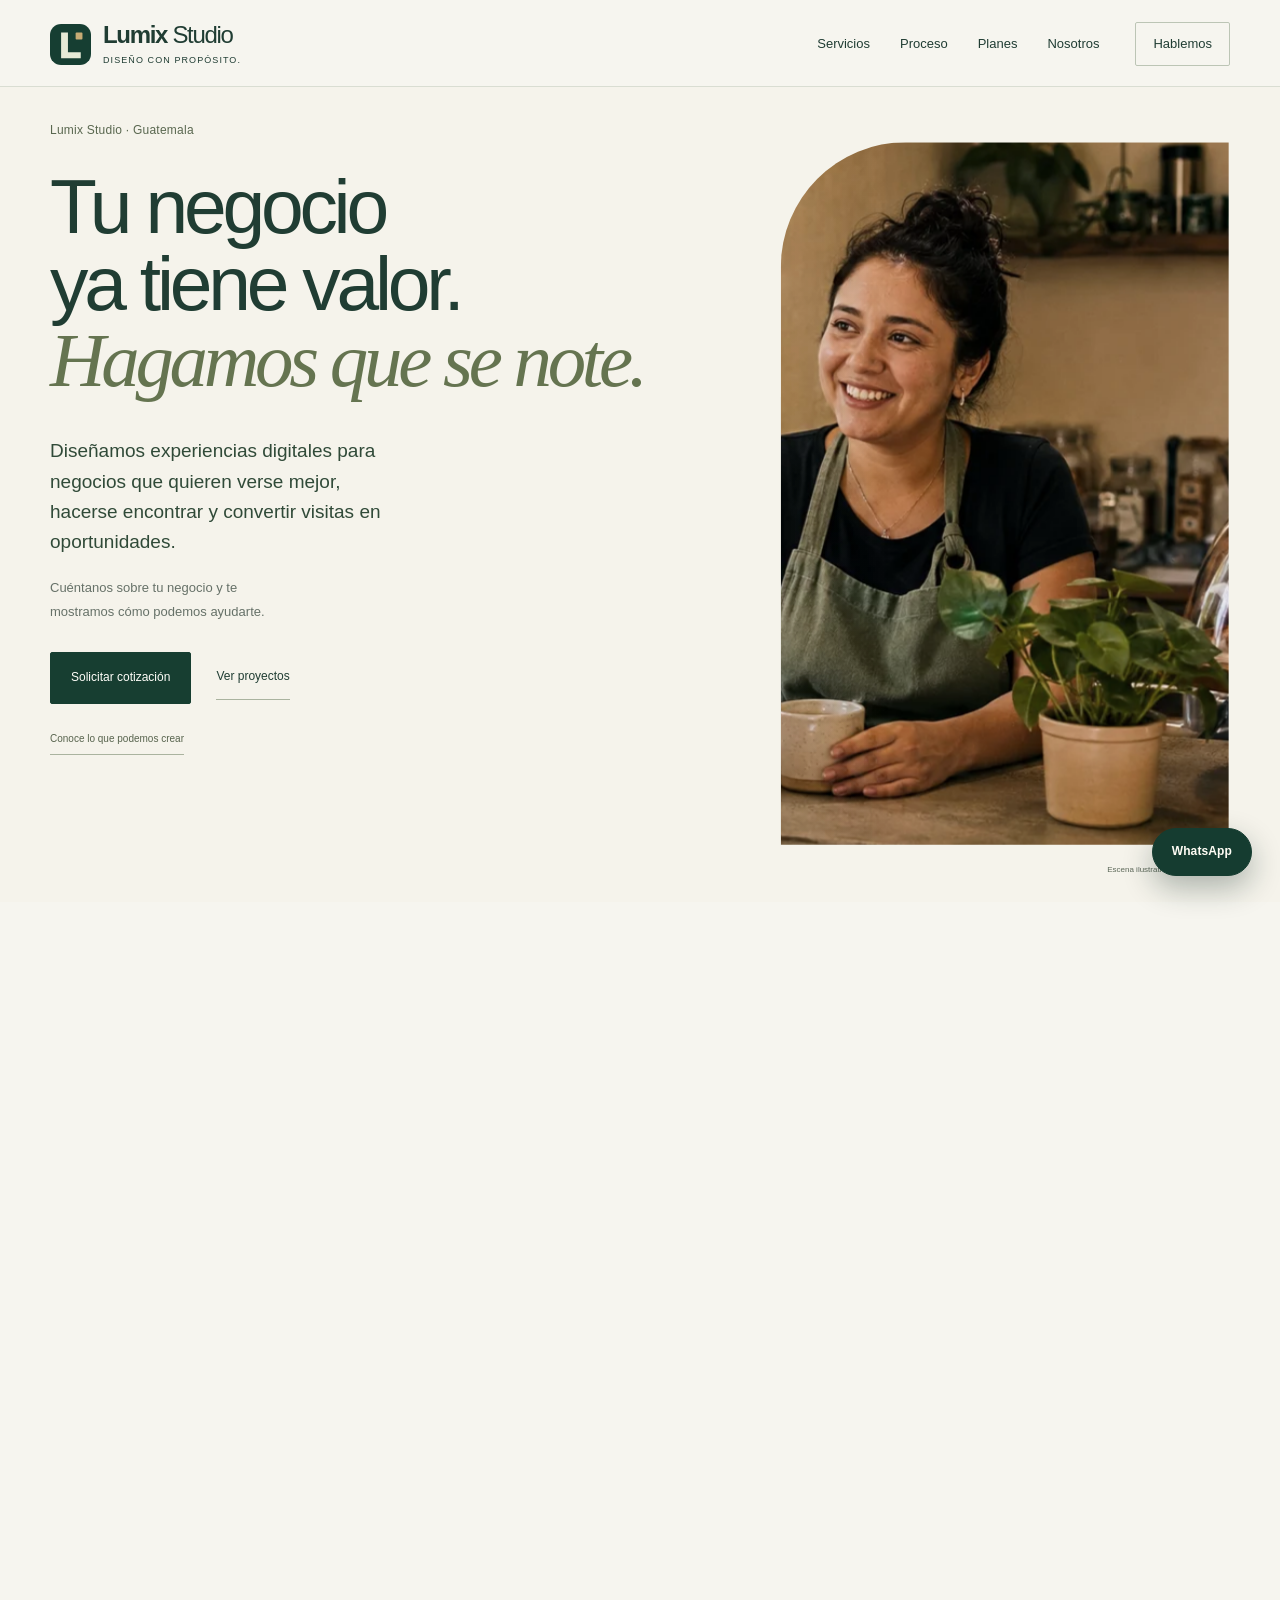
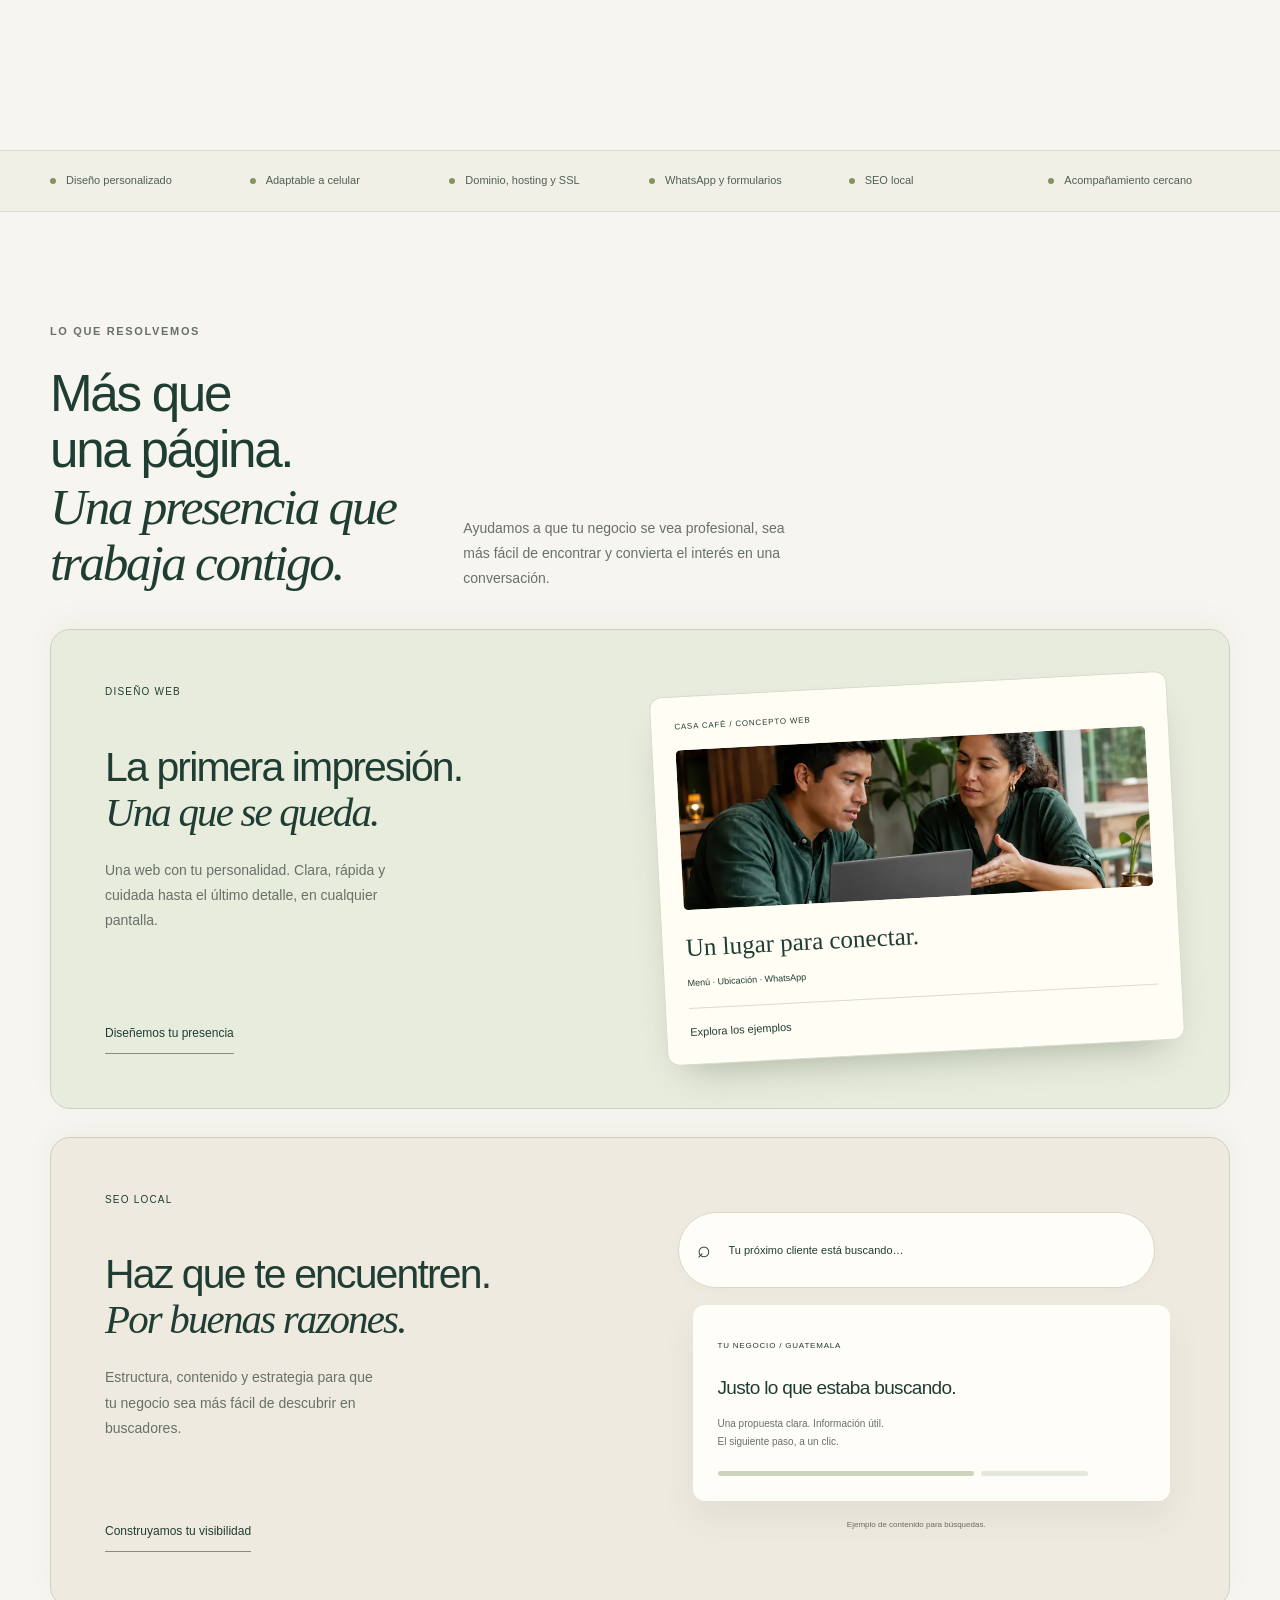
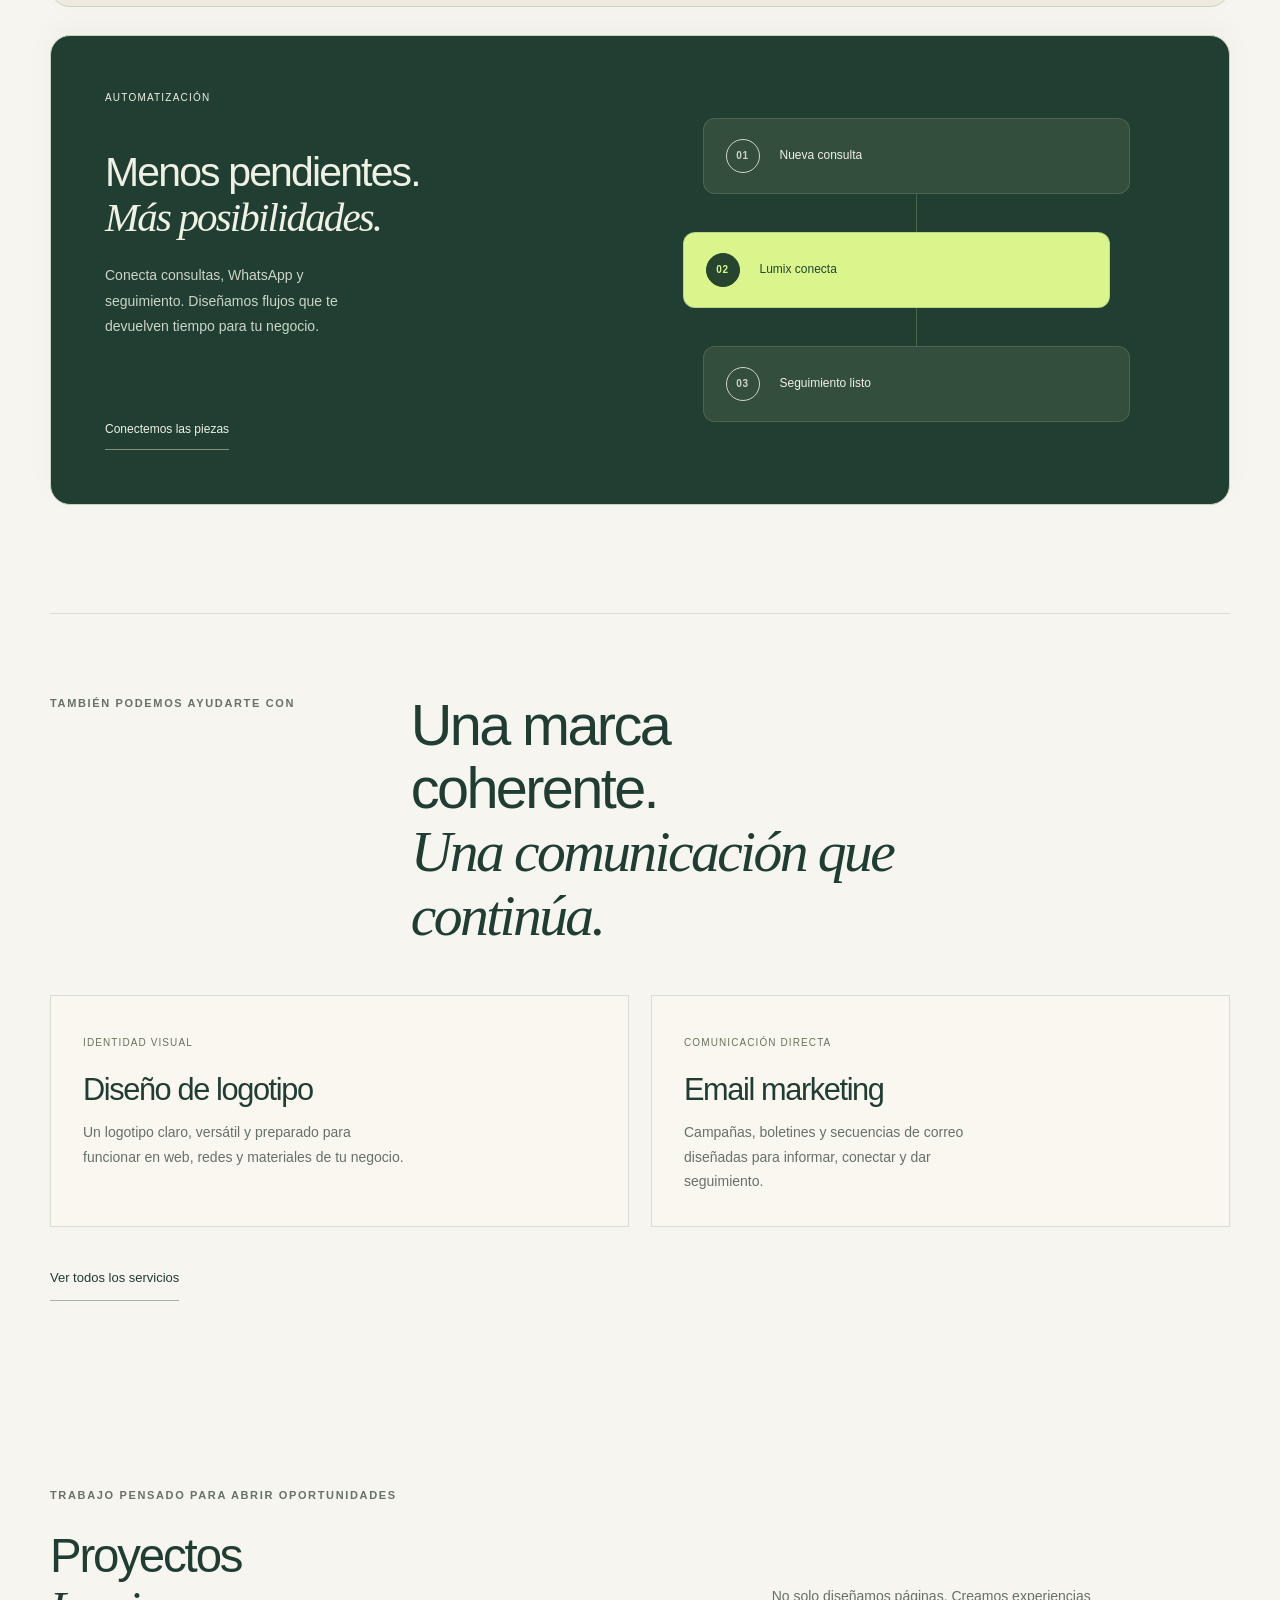
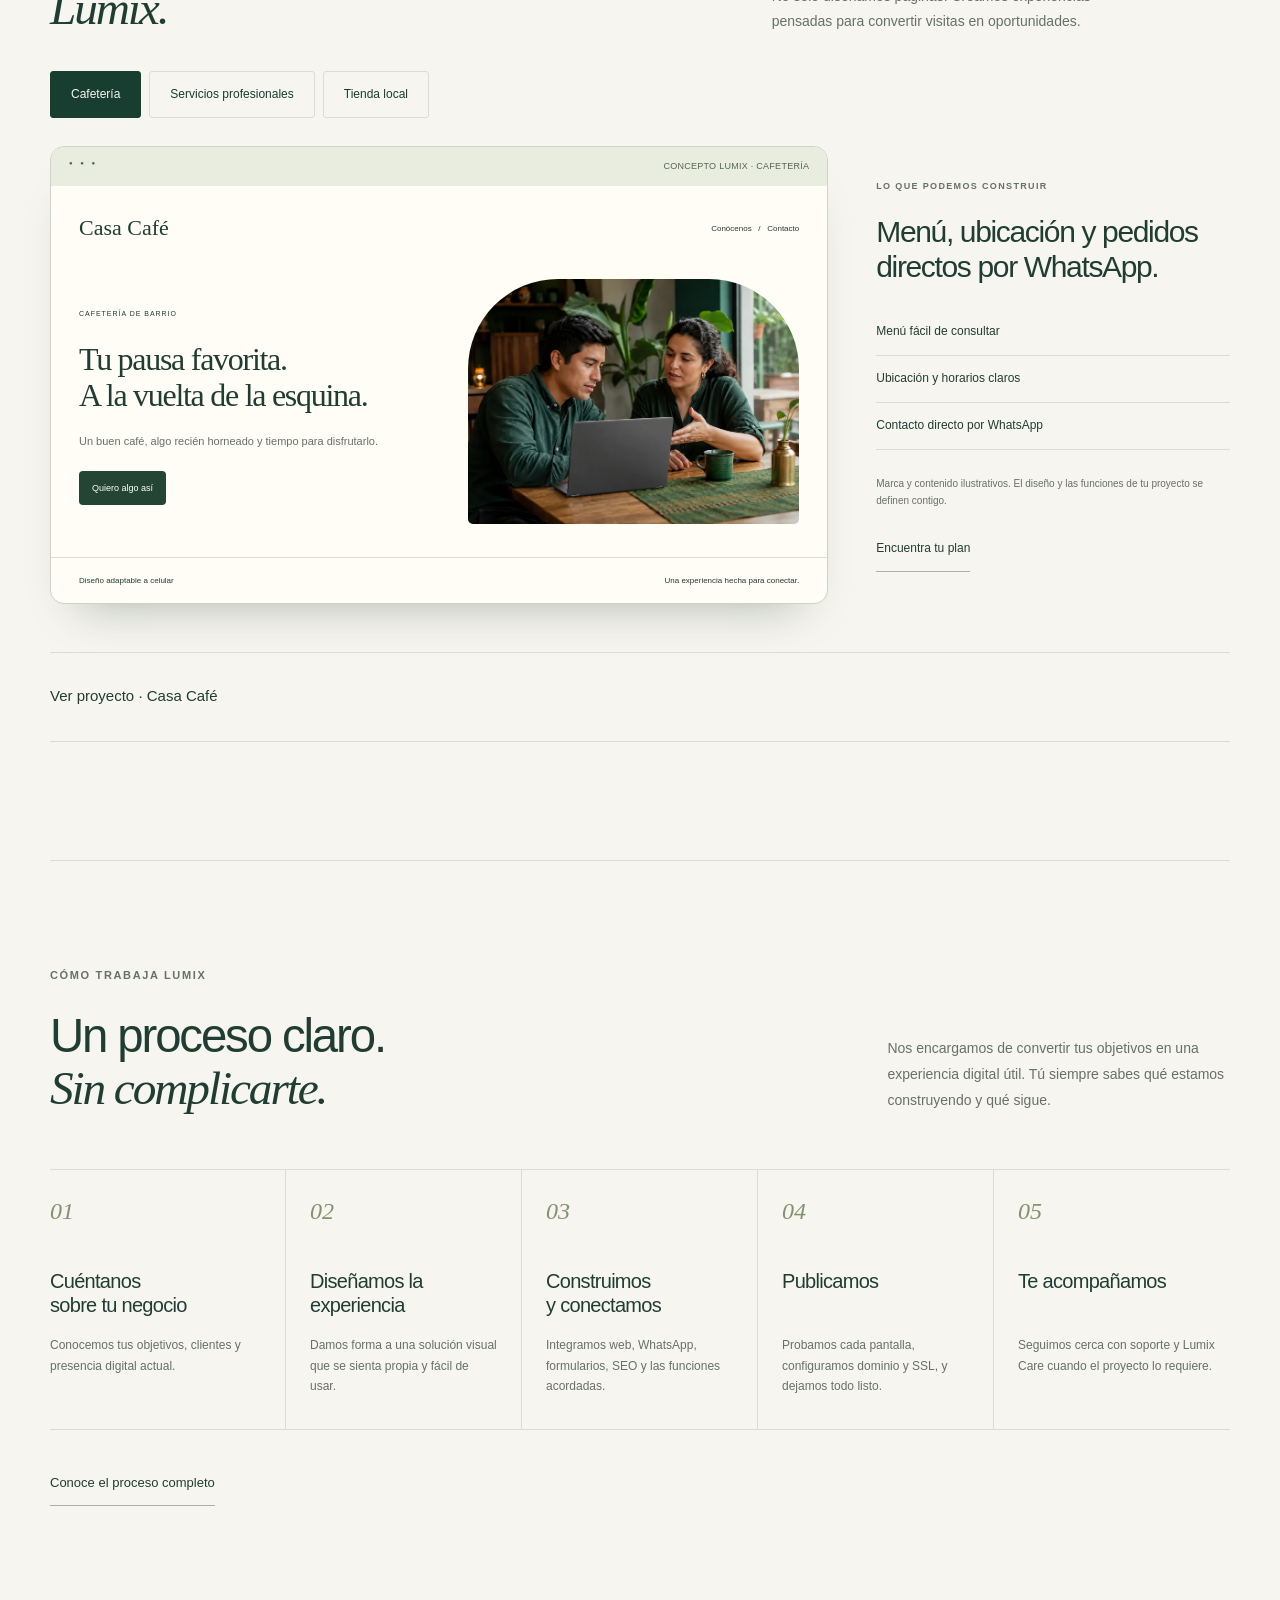
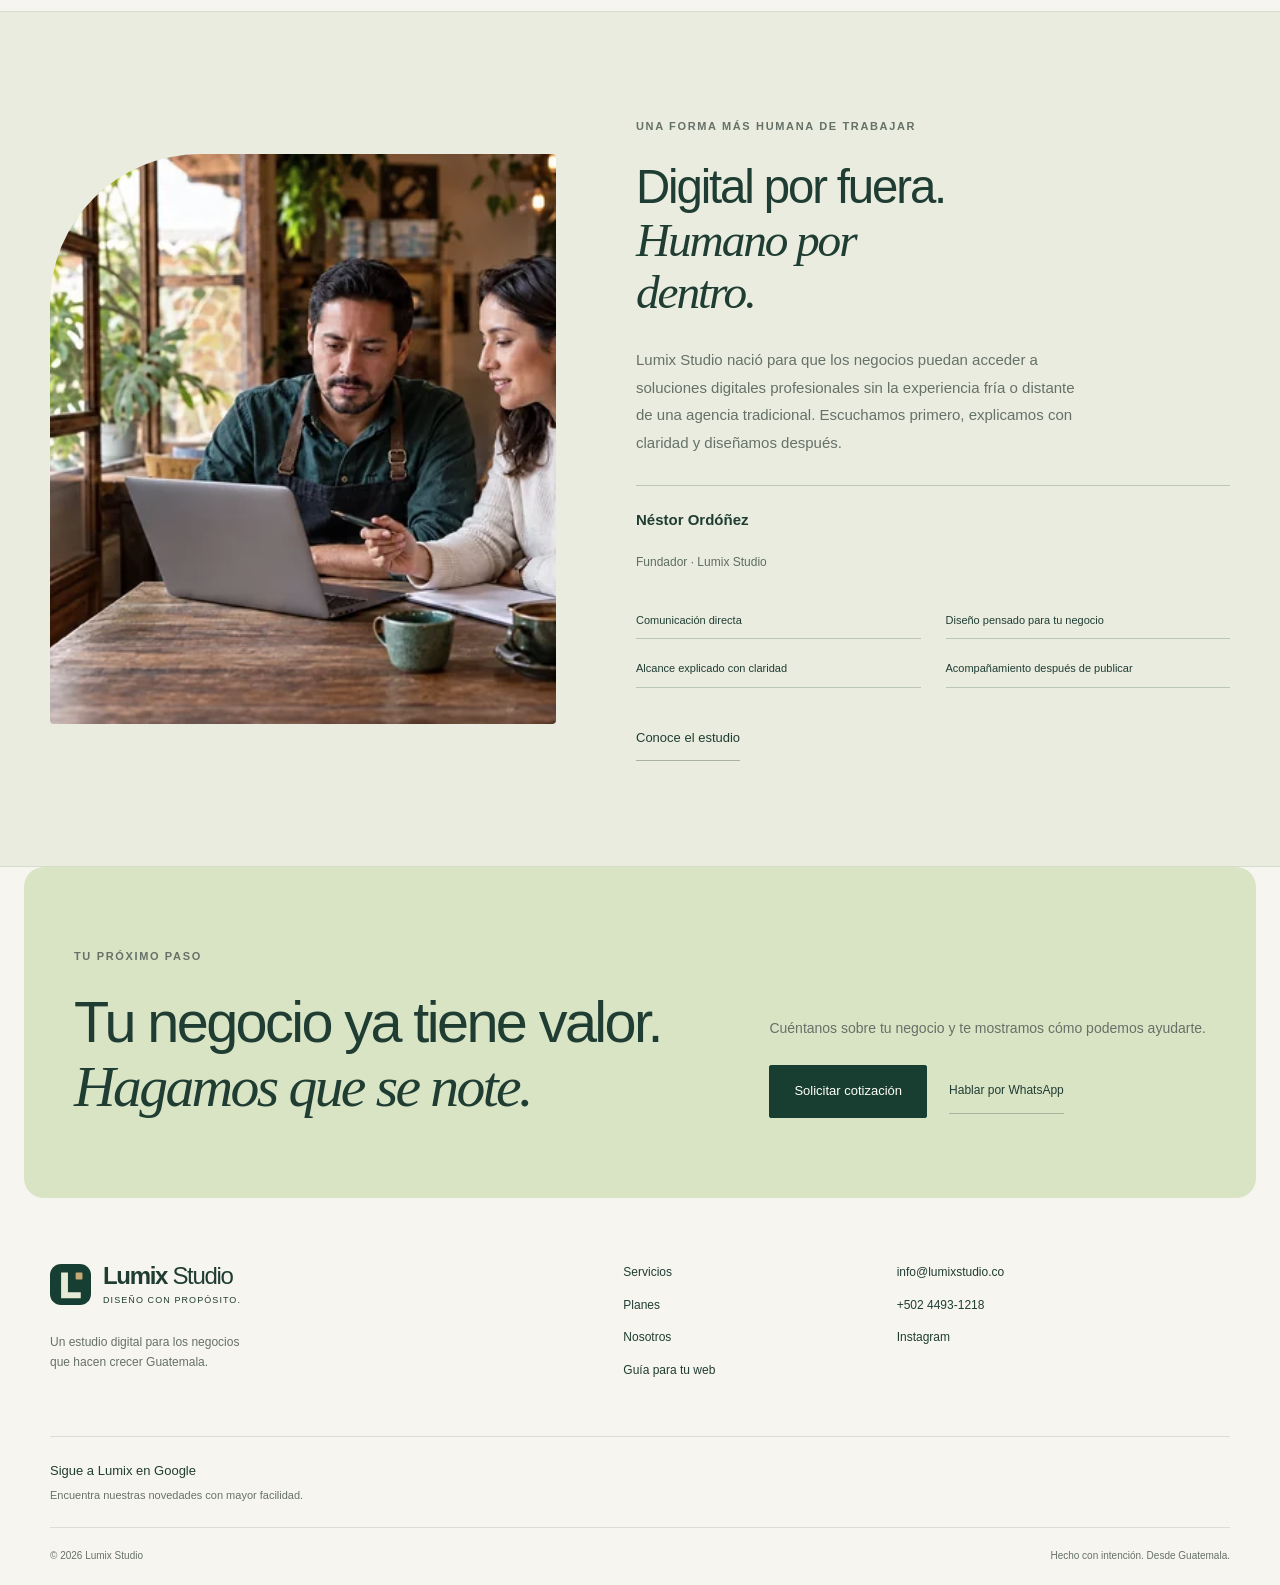
==== index.html @ a9fd396c "Add Google Preferred Sources control" ====
<!doctype html><html lang="es-GT"><head><meta charset="utf-8"><meta name="viewport" content="width=device-width, initial-scale=1"><title>Páginas web y SEO en Guatemala | Lumix Studio</title><meta name="description" content="Diseñamos páginas web, marcas y sistemas de marketing para que negocios en Guatemala se vean mejor, aparezcan en Google y conviertan visitas en consultas."><meta name="robots" content="index,follow,max-image-preview:large"><meta name="theme-color" content="#f6f5ef"><link rel="canonical" href="https://lumixstudio.co/"><link rel="icon" href="/favicon.svg" type="image/svg+xml"><link rel="preload" as="image" href="/assets/people-cafe-1280.webp" imagesrcset="/assets/people-cafe-640.webp 640w, /assets/people-cafe-1280.webp 1280w" imagesizes="100vw" fetchpriority="high"><meta property="og:type" content="website"><meta property="og:locale" content="es_GT"><meta property="og:site_name" content="Lumix Studio"><meta property="og:title" content="Páginas web y SEO en Guatemala | Lumix Studio"><meta property="og:description" content="Diseñamos páginas web, marcas y sistemas de marketing para que negocios en Guatemala se vean mejor, aparezcan en Google y conviertan visitas en consultas."><meta property="og:url" content="https://lumixstudio.co/"><meta property="og:image" content="https://lumixstudio.co/assets/og-lumix-studio.png"><meta property="og:image:width" content="1200"><meta property="og:image:height" content="630"><meta property="og:image:alt" content="Lumix Studio — diseño web, SEO y automatización en Guatemala"><meta name="twitter:card" content="summary_large_image"><meta name="twitter:title" content="Páginas web y SEO en Guatemala | Lumix Studio"><meta name="twitter:description" content="Diseño de páginas web en Guatemala, SEO local y automatización. Creamos una presencia digital clara para tu negocio. Conversemos sobre tu proyecto."><meta name="twitter:image" content="https://lumixstudio.co/assets/og-lumix-studio.png"><link rel="stylesheet" href="/styles.css"><link rel="stylesheet" href="/motion.css"><link rel="stylesheet" href="/business.css"><link rel="stylesheet" href="/people.css"><script type="application/ld+json">{"@context":"https://schema.org","@graph":[{"@type":"Organization","@id":"https://lumixstudio.co/#organization","name":"Lumix Studio","url":"https://lumixstudio.co/","logo":"https://lumixstudio.co/favicon.svg","description":"Diseño web, identidad visual, email marketing, SEO local y automatización para negocios en Guatemala.","telephone":"+50244931218","email":"info@lumixstudio.co","sameAs":["https://www.instagram.com/lumixstudio.gt/"],"areaServed":{"@type":"Country","name":"Guatemala"},"founder":{"@type":"Person","name":"Néstor Ordóñez"}},{"@type":"WebSite","@id":"https://lumixstudio.co/#website","url":"https://lumixstudio.co/","name":"Lumix Studio","inLanguage":"es-GT","publisher":{"@id":"https://lumixstudio.co/#organization"}},{"@type":"WebPage","@id":"https://lumixstudio.co/#webpage","url":"https://lumixstudio.co/","name":"Páginas web y SEO en Guatemala | Lumix Studio","description":"Diseño de páginas web en Guatemala, SEO local y automatización. Creamos una presencia digital clara para tu negocio. Conversemos sobre tu proyecto.","inLanguage":"es-GT","isPartOf":{"@id":"https://lumixstudio.co/#website"}}]}</script><script src="/app.js?v=5" defer></script><link rel="stylesheet" href="/conversion.css"><link rel="stylesheet" href="/revision.css"><script async src="https://news.google.com/swg/js/v1/publisher.js"></script></head><body><a class="skip" href="#contenido">Saltar al contenido</a><header class="site-header"><div class="container navigation"><a class="brand" href="/" aria-label="Lumix Studio, inicio"><svg class="brand-mark" viewBox="0 0 48 48" aria-hidden="true"><rect width="48" height="48" rx="13" fill="#163e32"/><path d="M13 10h8v23h15v7H13z" fill="#e6ead6"/><rect x="30" y="10" width="8" height="8" rx="1" fill="#c6aa74"/></svg><span>Lumix<span class="brand-light"> Studio</span><small>Diseño con propósito.</small></span></a><nav id="navigation" aria-label="Navegación principal"><a href="/servicios/" >Servicios</a><a href="/proceso/" >Proceso</a><a href="/planes/" >Planes</a><a href="/nosotros/" >Nosotros</a></nav><a class="nav-cta" href="/contacto/">Hablemos </a><button class="menu-toggle" aria-expanded="false" aria-controls="navigation" aria-label="Abrir menú">Menú <span>＋</span></button></div></header><main id="contenido"><div class="cinema-wrap"><section class="cinema-hero" aria-label="Lumix Studio, diseño para tu negocio"><figure class="cinema-photo"><img decoding="async" src="/assets/people-cafe-1280.webp" srcset="/assets/people-cafe-640.webp 640w, /assets/people-cafe-1280.webp 1280w" sizes="100vw" width="1280" height="853" alt="Una emprendedora recibe a una clienta en su cafetería" fetchpriority="high"></figure><div class="cinema-intro container"><p class="cinema-kicker">Lumix Studio · Guatemala</p><h1>Tu negocio ya tiene valor.<br><em>Hagamos que se note.</em></h1><div class="cinema-copy"><p>Diseñamos experiencias digitales para negocios que quieren verse mejor, hacerse encontrar y convertir visitas en oportunidades.</p><p>Cuéntanos sobre tu negocio y te mostramos cómo podemos ayudarte.</p><div class="cinema-actions"><a class="btn btn-primary" href="/contacto/">Solicitar cotización</a><a class="text-link" href="#proyectos">Ver proyectos</a></div></div><a class="cinema-discover" href="#proyectos">Conoce lo que podemos crear </a></div><div class="cinema-reveal" aria-hidden="true"><span>Una presencia que se siente.</span><p>Tan real<br>como <em>tú.</em></p></div><span class="cinema-credit">Escena ilustrativa · Lumix Studio</span></section></div><section class="conversion-trust" aria-label="Lo que incluye una solución Lumix"><div class="container"><ul><li>Diseño personalizado</li><li>Adaptable a celular</li><li>Dominio, hosting y SSL</li><li>WhatsApp y formularios</li><li>SEO local</li><li>Acompañamiento cercano</li></ul></div></section><section class="motion-services container conversion-services"><div class="section-intro"><div><span class="eyebrow">Lo que resolvemos</span><h2>Más que una página.<br><em>Una presencia que trabaja contigo.</em></h2></div><p>Ayudamos a que tu negocio se vea profesional, sea más fácil de encontrar y convierta el interés en una conversación.</p></div><div class="service-stack">
<article class="motion-card card-web"><div class="card-copy"><span class="card-index">DISEÑO WEB</span><h3>La primera impresión.<br><em>Una que se queda.</em></h3><p>Una web con tu personalidad. Clara, rápida y cuidada hasta el último detalle, en cualquier pantalla.</p><a class="card-link" href="/diseno-web-guatemala/">Diseñemos tu presencia </a></div><div class="card-demo web-demo"><a class="business-mini" href="#proyectos" aria-label="Explorar ejemplos de páginas web para pequeños negocios"><span>CASA CAFÉ / CONCEPTO WEB</span><img decoding="async" src="/assets/lumix-5.webp" alt="Una conversación en una cafetería de barrio" width="640" height="480" loading="lazy"><strong>Un lugar para conectar.</strong><small>Menú · Ubicación · WhatsApp</small><span class="mini-demo-action">Explora los ejemplos <b aria-hidden="true"></b></span></a></div></article>
<article class="motion-card card-seo"><div class="card-copy"><span class="card-index">SEO LOCAL</span><h3>Haz que te encuentren.<br><em>Por buenas razones.</em></h3><p>Estructura, contenido y estrategia para que tu negocio sea más fácil de descubrir en buscadores.</p><a class="card-link" href="/seo-local-guatemala/">Construyamos tu visibilidad </a></div><div class="card-demo search-demo" aria-label="Ejemplo ilustrativo de presencia en búsquedas"><div class="search-pill"><span>⌕</span> Tu próximo cliente está buscando…</div><div class="search-result"><small>TU NEGOCIO / GUATEMALA</small><strong>Justo lo que estaba buscando.</strong><p>Una propuesta clara. Información útil.<br>El siguiente paso, a un clic.</p><div class="result-lines"><i></i><i></i></div></div><span class="demo-footnote">Ejemplo de contenido para búsquedas.</span></div></article>
<article class="motion-card card-auto"><div class="card-copy"><span class="card-index">AUTOMATIZACIÓN</span><h3>Menos pendientes.<br><em>Más posibilidades.</em></h3><p>Conecta consultas, WhatsApp y seguimiento. Diseñamos flujos que te devuelven tiempo para tu negocio.</p><a class="card-link" href="/automatizacion/">Conectemos las piezas </a></div><div class="card-demo flow-demo" aria-label="Ejemplo de flujo de una consulta en tres pasos"><div class="flow-node"><b class="flow-step">01</b><span>Nueva consulta</span></div><div class="flow-connector"><i></i></div><div class="flow-node flow-center"><b class="flow-step">02</b><span>Lumix conecta</span></div><div class="flow-connector"><i></i></div><div class="flow-node"><b class="flow-step">03</b><span>Seguimiento listo</span></div></div></article>
</div></section><section class="supporting-services container" aria-labelledby="supporting-services-title"><div><span class="eyebrow">También podemos ayudarte con</span><h2 id="supporting-services-title">Una marca coherente.<br><em>Una comunicación que continúa.</em></h2></div><div class="supporting-services-grid"><article><span>Identidad visual</span><h3>Diseño de logotipo</h3><p>Un logotipo claro, versátil y preparado para funcionar en web, redes y materiales de tu negocio.</p></article><article><span>Comunicación directa</span><h3>Email marketing</h3><p>Campañas, boletines y secuencias de correo diseñadas para informar, conectar y dar seguimiento.</p></article></div><a class="text-link" href="/servicios/">Ver todos los servicios</a></section><section id="proyectos" class="business-showcase container"><div class="showcase-intro"><div><span class="eyebrow">Trabajo pensado para abrir oportunidades</span><h2>Proyectos<br><em>Lumix.</em></h2></div><p>No solo diseñamos páginas. Creamos experiencias pensadas para convertir visitas en oportunidades.</p></div><div class="demo-tabs" role="group" aria-label="Elegir ejemplo de negocio"><button type="button" data-demo="cafe" aria-pressed="true" aria-controls="demo-cafe">Cafetería</button><button type="button" data-demo="servicios" aria-pressed="false" aria-controls="demo-servicios">Servicios profesionales</button><button type="button" data-demo="tienda" aria-pressed="false" aria-controls="demo-tienda">Tienda local</button></div><div class="business-demo" id="demo-cafe"><div class="demo-browser"><div class="demo-chrome"><span aria-hidden="true">● ● ●</span><span>Concepto Lumix · Cafetería</span></div><div class="demo-brand"><strong>Casa Café</strong><span>Conócenos &nbsp; / &nbsp; Contacto</span></div><div class="demo-body"><div><small>CAFETERÍA DE BARRIO</small><h3>Tu pausa favorita.<br>A la vuelta de la esquina.</h3><p>Un buen café, algo recién horneado y tiempo para disfrutarlo.</p><a href="/contacto/?servicio=Una%20web%20como%20el%20ejemplo%20de%20Cafeter%C3%ADa" class="demo-sample-link">Quiero algo así </a></div><img decoding="async" src="/assets/lumix-5.webp" alt="Dos personas conversan sobre un negocio en una cafetería" width="1280" height="960" loading="lazy"></div><div class="demo-bottom"><span>Diseño adaptable a celular</span><span>Una experiencia hecha para conectar.</span></div></div><aside class="demo-explanation"><span class="eyebrow">Lo que podemos construir</span><h3>Menú, ubicación y pedidos directos por WhatsApp.</h3><ul><li>Menú fácil de consultar</li><li>Ubicación y horarios claros</li><li>Contacto directo por WhatsApp</li></ul><p>Marca y contenido ilustrativos. El diseño y las funciones de tu proyecto se definen contigo.</p><a class="text-link" href="/planes/">Encuentra tu plan </a></aside><details class="concept-story"><summary>Ver proyecto · Casa Café</summary><div class="concept-story-grid"><div><span>El reto</span><h3>Un menú que no se pierde entre mensajes.</h3><p>Una cafetería recibe las mismas preguntas sobre menú, horarios y ubicación. La página debe ayudar a decidir una visita desde el teléfono.</p></div><div><span>La decisión de diseño</span><p>Damos prioridad al menú, la información práctica y el contacto. La fotografía aporta cercanía; los textos cortos facilitan encontrar lo necesario.</p><span>Qué evaluaríamos</span><p>Revisaríamos consultas del menú, clics en ubicación y contactos para entender si el recorrido resulta útil.</p></div></div><p class="concept-disclosure">Estudio conceptual de Lumix. No es un proyecto de cliente ni representa resultados obtenidos.</p></details></div><div class="business-demo" id="demo-servicios"><div class="demo-browser"><div class="demo-chrome"><span aria-hidden="true">● ● ●</span><span>Concepto Lumix · Servicios profesionales</span></div><div class="demo-brand"><strong>Cerca / Estudio</strong><span>Conócenos &nbsp; / &nbsp; Contacto</span></div><div class="demo-body"><div><small>ASESORÍA PARA TU NEGOCIO</small><h3>Tus ideas, más claras.<br>Tu siguiente paso, también.</h3><p>Una conversación para entender dónde estás y hacia dónde quieres ir.</p><a href="/contacto/?servicio=Una%20web%20como%20el%20ejemplo%20de%20Servicios%20profesionales" class="demo-sample-link">Quiero algo así </a></div><img decoding="async" srcset="/assets/lumix-9-640.webp 640w, /assets/lumix-9.webp 1280w" sizes="(max-width: 760px) calc(100vw - 40px), (max-width: 1100px) 70vw, 100vw" src="/assets/lumix-9.webp" alt="Dos personas revisan una propuesta digital en una mesa de trabajo" width="1280" height="800" loading="lazy"></div><div class="demo-bottom"><span>Diseño adaptable a celular</span><span>Una experiencia hecha para conectar.</span></div></div><aside class="demo-explanation"><span class="eyebrow">Lo que podemos construir</span><h3>Servicios claros y solicitudes de consulta.</h3><ul><li>Servicios explicados con claridad</li><li>Preguntas frecuentes útiles</li><li>Solicitud de consulta</li></ul><p>Marca y contenido ilustrativos. El diseño y las funciones de tu proyecto se definen contigo.</p><a class="text-link" href="/planes/">Encuentra tu plan </a></aside><details class="concept-story"><summary>Ver proyecto · Cerca / Estudio</summary><div class="concept-story-grid"><div><span>El reto</span><h3>Una especialidad que se entiende al primer vistazo.</h3><p>Un negocio de servicios necesita explicar qué resuelve antes de pedir una reunión. Un visitante nuevo todavía no sabe si es la opción adecuada.</p></div><div><span>La decisión de diseño</span><p>Ordenamos especialidad, servicios y preguntas frecuentes antes de la solicitud de consulta. La jerarquía tipográfica ayuda a leer sin esfuerzo.</p><span>Qué evaluaríamos</span><p>Revisaríamos solicitudes de consulta y preguntas recibidas para detectar qué información todavía falta.</p></div></div><p class="concept-disclosure">Estudio conceptual de Lumix. No es un proyecto de cliente ni representa resultados obtenidos.</p></details></div><div class="business-demo" id="demo-tienda"><div class="demo-browser"><div class="demo-chrome"><span aria-hidden="true">● ● ●</span><span>Concepto Lumix · Tienda local</span></div><div class="demo-brand"><strong>Origen / Taller</strong><span>Conócenos &nbsp; / &nbsp; Contacto</span></div><div class="demo-body"><div><small>OBJETOS CON HISTORIA</small><h3>Hecho con manos.<br>Elegido con intención.</h3><p>Descubre piezas que llevan el cuidado de quienes las hacen.</p><a href="/contacto/?servicio=Una%20web%20como%20el%20ejemplo%20de%20Tienda%20local" class="demo-sample-link">Quiero algo así </a></div><img decoding="async" srcset="/assets/lumix-3-640.webp 640w, /assets/lumix-3.webp 1280w" sizes="(max-width: 760px) calc(100vw - 40px), (max-width: 1100px) 70vw, 100vw" src="/assets/lumix-3.webp" alt="Dos personas trabajan juntas en una tienda de productos artesanales" width="1280" height="800" loading="lazy"></div><div class="demo-bottom"><span>Diseño adaptable a celular</span><span>Una experiencia hecha para conectar.</span></div></div><aside class="demo-explanation"><span class="eyebrow">Lo que podemos construir</span><h3>Catálogo visual y consultas de disponibilidad.</h3><ul><li>Catálogo visual de productos</li><li>Historia y personalidad de marca</li><li>Consultas sobre disponibilidad</li></ul><p>Marca y contenido ilustrativos. El diseño y las funciones de tu proyecto se definen contigo.</p><a class="text-link" href="/planes/">Encuentra tu plan </a></aside><details class="concept-story"><summary>Ver proyecto · Origen / Taller</summary><div class="concept-story-grid"><div><span>El reto</span><h3>Un catálogo que abre una conversación.</h3><p>Una tienda local quiere mostrar sus productos sin empezar con una operación de pagos y envíos en línea.</p></div><div><span>La decisión de diseño</span><p>El concepto da protagonismo a las piezas, su historia y las consultas de disponibilidad. Un catálogo por WhatsApp puede ser un primer alcance, sin prometer una tienda completa.</p><span>Qué evaluaríamos</span><p>Revisaríamos consultas sobre productos y disponibilidad para decidir qué funciones conviene desarrollar después.</p></div></div><p class="concept-disclosure">Estudio conceptual de Lumix. No es un proyecto de cliente ni representa resultados obtenidos.</p></details></div></section><section class="lumix-process container" id="como-trabajamos"><div class="process-heading"><div><span class="eyebrow">Cómo trabaja Lumix</span><h2>Un proceso claro.<br><em>Sin complicarte.</em></h2></div><p>Nos encargamos de convertir tus objetivos en una experiencia digital útil. Tú siempre sabes qué estamos construyendo y qué sigue.</p></div><div class="process-list"><article><span class="process-number">01</span><h3>Cuéntanos sobre tu negocio</h3><p>Conocemos tus objetivos, clientes y presencia digital actual.</p></article><article><span class="process-number">02</span><h3>Diseñamos la experiencia</h3><p>Damos forma a una solución visual que se sienta propia y fácil de usar.</p></article><article><span class="process-number">03</span><h3>Construimos y conectamos</h3><p>Integramos web, WhatsApp, formularios, SEO y las funciones acordadas.</p></article><article><span class="process-number">04</span><h3>Publicamos</h3><p>Probamos cada pantalla, configuramos dominio y SSL, y dejamos todo listo.</p></article><article><span class="process-number">05</span><h3>Te acompañamos</h3><p>Seguimos cerca con soporte y Lumix Care cuando el proyecto lo requiere.</p></article></div><a class="text-link process-action" href="/proceso/">Conoce el proceso completo</a></section><section class="founder-trust"><div class="container founder-grid"><figure class="founder-visual"><img decoding="async" srcset="/assets/lumix-1-640.webp 640w, /assets/lumix-1.webp 1280w" sizes="(max-width: 760px) calc(100vw - 40px), 45vw" src="/assets/lumix-1.webp" alt="Dos personas colaboran en la presencia digital de un pequeño negocio" width="1280" height="800" loading="lazy"></figure><div class="founder-copy"><span class="eyebrow">Una forma más humana de trabajar</span><h2>Digital por fuera.<br><em>Humano por dentro.</em></h2><p>Lumix Studio nació para que los negocios puedan acceder a soluciones digitales profesionales sin la experiencia fría o distante de una agencia tradicional. Escuchamos primero, explicamos con claridad y diseñamos después.</p><div class="founder-signature"><strong>Néstor Ordóñez</strong><span>Fundador · Lumix Studio</span></div><ul class="founder-values"><li>Comunicación directa</li><li>Diseño pensado para tu negocio</li><li>Alcance explicado con claridad</li><li>Acompañamiento después de publicar</li></ul><a class="text-link" href="/nosotros/">Conoce el estudio</a></div></div></section><section class="closing conversion-closing"><div class="container closing-inner"><div><span class="eyebrow">Tu próximo paso</span><h2>Tu negocio ya tiene valor.<br><em>Hagamos que se note.</em></h2></div><div><p>Cuéntanos sobre tu negocio y te mostramos cómo podemos ayudarte.</p><div class="closing-actions"><a class="btn btn-primary" href="/contacto/">Solicitar cotización</a><a class="text-link" href="https://wa.me/50244931218?text=Hola%20Lumix%2C%20vi%20su%20p%C3%A1gina%20y%20quisiera%20informaci%C3%B3n%20para%20mejorar%20la%20presencia%20digital%20de%20mi%20negocio." target="_blank" rel="noopener noreferrer">Hablar por WhatsApp</a></div></div></div></section></main><footer><div class="container"><div class="footer-top"><div><a class="brand" href="/" aria-label="Lumix Studio, inicio"><svg class="brand-mark" viewBox="0 0 48 48" aria-hidden="true"><rect width="48" height="48" rx="13" fill="#163e32"/><path d="M13 10h8v23h15v7H13z" fill="#e6ead6"/><rect x="30" y="10" width="8" height="8" rx="1" fill="#c6aa74"/></svg><span>Lumix<span class="brand-light"> Studio</span><small>Diseño con propósito.</small></span></a><p>Un estudio digital para los negocios<br>que hacen crecer Guatemala.</p></div><div class="footer-links"><a href="/servicios/">Servicios</a><a href="/planes/">Planes</a><a href="/nosotros/">Nosotros</a><a href="/guia-pagina-web-guatemala/">Guía para tu web</a></div><div class="footer-links"><a href="mailto:info@lumixstudio.co">info@lumixstudio.co </a><a href="https://wa.me/50244931218?text=Hola%20Lumix%2C%20vi%20su%20p%C3%A1gina%20y%20quisiera%20informaci%C3%B3n%20para%20mejorar%20la%20presencia%20digital%20de%20mi%20negocio." target="_blank" rel="noopener noreferrer">+502 4493-1218 </a><a href="https://www.instagram.com/lumixstudio.gt/" target="_blank" rel="noopener noreferrer">Instagram </a></div></div><div class="preferred-source"><div class="preferred-source-copy"><strong>Sigue a Lumix en Google</strong><span>Encuentra nuestras novedades con mayor facilidad.</span></div><div class="preferred-source-control" google-add-preferred-source-btn data-theme="light" data-lang="es" aria-label="Añadir Lumix Studio como fuente preferida en Google"></div></div><div class="footer-bottom"><span>© 2026 Lumix Studio</span><span>Hecho con intención. Desde Guatemala.</span></div></div></footer><a class="wa-float" href="https://wa.me/50244931218?text=Hola%20Lumix%2C%20vi%20su%20p%C3%A1gina%20y%20quisiera%20informaci%C3%B3n%20para%20mejorar%20la%20presencia%20digital%20de%20mi%20negocio." target="_blank" rel="noopener noreferrer" aria-label="Hablar con Lumix Studio por WhatsApp"> WhatsApp</a></body></html>
---- styles.css ----
@font-face{font-family:LumixSans;src:local('Arial');font-display:swap}
:root{--paper:#f6f5ef;--ink:#203d33;--muted:#667168;--line:#d9ddd2;--green:#173e31;--sage:#e8ecdf;--gold:#ad8950;--white:#fffef9;color-scheme:light}
*{box-sizing:border-box}html{scroll-behavior:smooth;scroll-padding-top:100px}body{margin:0;background:var(--paper);color:var(--ink);font-family:LumixSans,Arial,sans-serif;font-size:16px;line-height:1.65;-webkit-font-smoothing:antialiased}a{color:inherit;text-decoration:none}button,input,textarea{font:inherit}button,a{-webkit-tap-highlight-color:transparent}a:focus-visible,button:focus-visible,summary:focus-visible,input:focus-visible,textarea:focus-visible{outline:3px solid #aa7630;outline-offset:5px}img{max-width:100%;display:block;object-fit:cover}svg{width:22px;height:22px}h1,h2,h3,p{margin:0}h1,h2,h3{font-weight:500;line-height:1.1;letter-spacing:-.045em;text-wrap:balance}h1{font-size:clamp(46px,5.7vw,86px)}h2{font-size:clamp(34px,3.7vw,56px)}h3{font-size:25px}em{font-family:Georgia,'Times New Roman',serif;font-weight:400}p{color:var(--muted);max-width:64ch}p+p{margin-top:18px}.container{width:min(1280px,calc(100% - 100px));margin-inline:auto}.section{padding:105px 0}.eyebrow{display:block;font-size:11px;letter-spacing:.15em;text-transform:uppercase;font-weight:600;color:var(--muted);margin-bottom:26px}.eyebrow i{display:inline-block;width:7px;height:7px;border-radius:50%;background:#496c45;margin-right:8px}.skip{position:fixed;top:-100px;left:16px;background:var(--white);padding:12px;z-index:100}.skip:focus{top:12px}.site-header{border-bottom:1px solid var(--line);position:sticky;top:0;background:rgba(246,245,239,.97);z-index:20}.navigation{height:98px;display:flex;align-items:center;gap:36px}.brand{display:inline-flex;gap:12px;align-items:center;white-space:nowrap;font-size:24px;font-weight:600;letter-spacing:-.055em;line-height:1.1}.brand-mark{width:41px;height:41px}.brand-light{font-weight:400}.brand small{display:block;font-size:9px;letter-spacing:.12em;font-weight:400;margin-top:7px;text-transform:uppercase}.navigation nav{display:flex;gap:30px;margin-left:auto;font-size:13px}.navigation nav a{position:relative;padding:12px 0}.navigation nav a:after{content:'';position:absolute;bottom:6px;left:0;right:100%;height:1px;background:var(--ink);transition:right .2s}.navigation nav a:hover:after,.navigation nav a[aria-current]:after{right:0}.nav-cta{display:flex;gap:26px;border-bottom:1px solid var(--ink);padding:9px 0;font-size:13px}.nav-cta span{font-size:20px}.menu-toggle{display:none;background:none;border:0;color:var(--ink);min-height:44px}.btn{display:inline-flex;align-items:center;justify-content:center;gap:25px;padding:17px 24px;border-radius:4px;border:1px solid var(--green);font-weight:500;font-size:13px;line-height:1.3;min-height:52px;cursor:pointer;transition:background .2s,transform .2s,color .2s}.btn-primary{background:var(--green);color:var(--white)}.btn-primary:hover{background:#2c5543;transform:translateY(-2px)}.btn-secondary{background:transparent;color:var(--green)}.btn-secondary:hover{background:var(--sage)}.btn:active{transform:translateY(1px)}.text-link{display:inline-flex;align-items:center;gap:18px;font-size:13px;border-bottom:1px solid var(--line);padding:12px 0}.text-link:hover{border-color:var(--ink)}.hero{padding:72px 0 64px}.hero-grid{display:grid;grid-template-columns:1fr 1fr;align-items:center;gap:54px}.hero-copy h1{line-height:1.035;letter-spacing:-.06em}.hero-copy h1 em{color:#647855;letter-spacing:-.065em}.hero-copy>p{font-size:16px;max-width:390px;margin-top:29px;line-height:1.8}.hero-actions{display:flex;align-items:center;gap:26px;margin-top:30px;flex-wrap:wrap}.hero-note{display:flex;gap:12px;align-items:center;font-size:11px;color:var(--muted);line-height:1.6;margin-top:42px}.hero-note strong{font-weight:400;color:var(--ink)}.mini-mark{display:grid;place-items:center;background:var(--sage);border:1px solid var(--line);width:35px;height:35px;border-radius:50%;font-family:Georgia,serif;font-size:21px;color:var(--ink)}.hero-art{position:relative;background:#e4e9dc;border:1px solid #dfe4d7;padding:27px 26px 25px;min-height:496px;display:flex;flex-direction:column;justify-content:space-between;overflow:hidden;border-radius:4px}.art-top,.art-bottom{display:flex;justify-content:space-between;gap:12px;position:relative;z-index:1;font-size:9px;color:#54634d}.art-top{letter-spacing:.06em}.art-top span:last-child{font-size:8px}.art-bottom{font-size:8px}.concept-window{position:relative;z-index:1;background:#fbfaf5;border:1px solid #d3d9ca;border-radius:7px;box-shadow:0 30px 55px -22px #45604466;transform:rotate(-3deg);margin:30px -5px 42px;transition:transform .6s}.hero-art:hover .concept-window{transform:rotate(-1deg) translateY(-3px)}.window-chrome{height:31px;display:flex;align-items:center;justify-content:space-between;border-bottom:1px solid #e0e2d8;font-size:7px;color:#737e6d;padding:0 14px}.window-chrome span:first-child{font-size:5px;letter-spacing:3px}.concept-content{padding:24px}.concept-nav{display:flex;justify-content:space-between;align-items:center;font-size:7px}.concept-nav strong{font-size:15px;font-family:Georgia,serif}.concept-layout{display:grid;grid-template-columns:1fr .9fr;gap:20px;margin-top:35px;align-items:center}.concept-layout small{font-size:6px;letter-spacing:.12em}.concept-layout h2{font-family:Georgia,serif;font-size:clamp(22px,2.35vw,36px);line-height:1.06;letter-spacing:-.05em;margin:14px 0 20px}.concept-layout h2 em{color:#92764b}.concept-layout img{height:195px;width:100%;border-radius:90px 90px 3px 3px;object-position:center}.concept-cta{font-size:7px;background:#234132;color:#fff;padding:9px 12px;display:inline-block}.concept-footer{display:flex;justify-content:space-between;font-size:6px;border-top:1px solid var(--line);padding-top:13px;margin-top:25px}.art-orbit{position:absolute;border:1px solid #cdd6bf;width:520px;height:520px;border-radius:50%;top:140px;left:20%}.principles{border-block:1px solid var(--line)}.principles>.container{display:flex;justify-content:space-between;gap:20px;padding-block:25px;font-size:11px;color:var(--muted)}.principles span:first-child{color:var(--ink);font-weight:600}.section-intro{display:grid;grid-template-columns:1fr 2fr;gap:30px;margin-bottom:50px}.section-intro>div>p{margin-top:24px;max-width:440px}.section-intro .eyebrow{padding-top:10px}.service-rows{border-top:1px solid var(--line)}.service-row{display:grid;grid-template-columns:50px 1.7fr 1fr 34px;align-items:center;gap:30px;padding:34px 0;border-bottom:1px solid var(--line);transition:padding .25s,background .25s}.service-row:hover{padding-inline:16px;background:#eceee3}.row-number{font-size:11px;color:#697865}.service-row small{font-size:10px;color:var(--muted);display:block;margin-bottom:10px}.service-row h3{font-size:27px}.service-row p{font-size:13px;max-width:280px}.row-arrow{font-size:27px}.studio-section{background:var(--sage);padding:78px 0}.studio-grid{display:grid;grid-template-columns:1fr 1fr;gap:85px;align-items:center}.studio-visual{position:relative}.studio-visual img{width:100%;height:420px;border-radius:3px;filter:saturate(.7)}.studio-visual>span{position:absolute;bottom:18px;left:20px;color:#fff;background:#19382cd9;padding:8px 14px;font-size:10px}.studio-copy h2{font-size:45px;margin-bottom:28px}.studio-copy p{font-size:14px}.studio-copy .text-link{margin-top:20px}.steps{display:grid;grid-template-columns:repeat(4,1fr);gap:35px;margin:20px 0 30px}.steps article{border-top:1px solid var(--line);padding-top:25px}.steps article>span{font-size:11px;color:var(--muted)}.steps h3{font-size:22px;margin:25px 0 14px}.steps p{font-size:13px}.closing{padding:80px 0;background:#e9e9df;border-block:1px solid var(--line)}.closing-inner{display:grid;grid-template-columns:1.4fr 1fr;align-items:end;gap:40px}.closing h2{font-size:clamp(40px,4.5vw,68px)}.closing p{font-size:14px;margin-bottom:25px}footer{padding:65px 0 20px}.footer-top{display:grid;grid-template-columns:1.6fr .7fr 1fr;gap:40px;padding-bottom:55px}.footer-top p{font-size:12px;margin-top:20px}.footer-links{display:flex;flex-direction:column;align-items:start;gap:13px;font-size:12px}.footer-links a:hover{text-decoration:underline}.footer-bottom{border-top:1px solid var(--line);padding-top:20px;display:flex;justify-content:space-between;color:var(--muted);font-size:10px}.wa-float{position:fixed;bottom:22px;right:22px;z-index:15;display:flex;align-items:center;gap:10px;font-size:11px;background:var(--white);color:var(--green);border:1px solid var(--line);box-shadow:0 4px 20px #203d3312;padding:10px 16px;border-radius:30px}.wa-float>span{display:grid;place-items:center;background:var(--green);color:white;width:25px;height:25px;border-radius:50%}.subpage h1{max-width:900px}.section-title{margin-bottom:48px}.section-title p{margin-top:25px}.section-title .eyebrow{margin-bottom:22px}.service-lead{display:grid;grid-template-columns:1fr 1.2fr;gap:60px}.service-feature{background:var(--sage);padding:38px;border-radius:4px;display:flex;flex-direction:column;align-items:start;justify-content:center}.service-feature h3{font-size:39px;margin:30px 0 24px}.service-feature .btn{margin-top:30px}.service-number{font-size:13px}.service-grid{display:grid;grid-template-columns:1fr 1fr;gap:35px}.service-card{border-top:1px solid var(--line);padding:20px 0}.service-card h3{font-size:24px;margin:18px 0 16px}.service-card p{font-size:14px}.service-icon{font-size:20px}.service-note{font-size:10px;display:block;margin-top:20px;color:var(--muted)}.service-outcome-bar{padding-top:45px;display:flex;gap:35px;justify-content:space-between;align-items:center}.service-outcome-bar small{display:block;font-size:10px;letter-spacing:.08em;margin-bottom:8px}.service-outcome-bar ul{font-size:12px;list-style:none;display:flex;flex-wrap:wrap;gap:15px}.process-layout{display:grid;grid-template-columns:1fr 1fr;gap:70px}.process-photo{position:relative}.process-photo img{height:650px;width:100%;border-radius:4px}.photo-caption{position:absolute;bottom:20px;left:20px;right:20px;background:var(--paper);padding:22px}.photo-caption small{display:block}.process-step{display:flex;gap:22px;border-top:1px solid var(--line);padding:25px 0}.process-step>span{font-size:12px}.process-step h3{font-size:24px;margin-bottom:12px}.process-step p{font-size:14px}.result-band{border-top:1px solid var(--line);padding-top:40px;display:grid;grid-template-columns:1.5fr repeat(3,1fr);gap:35px}.result-lead h2{font-size:30px}.result-lead p{font-size:13px;margin-top:18px}.result-metric{display:flex;flex-direction:column;gap:15px}.result-metric span{font-size:13px;color:var(--muted)}.plans-grid{display:flex;flex-direction:column;border-top:1px solid var(--line)}.plan{display:grid;grid-template-columns:.6fr 1fr 1.5fr 1.5fr 1fr;align-items:center;gap:25px;border-bottom:1px solid var(--line);padding:35px 0}.plan h3{font-size:32px}.plan p{font-size:13px}.plan small{font-size:11px;color:var(--muted)}.plan ul{margin:0;padding:0;list-style:none;font-size:12px}.plan li{margin:10px 0;display:flex;gap:10px}.plan a{padding:14px;font-size:12px}.check{color:var(--gold)}.about-hero{display:grid;grid-template-columns:1.15fr 1fr;gap:65px;align-items:center}.about-intro p{margin-top:25px}.about-hero figure{margin:0}.about-hero img{height:430px;width:100%;border-radius:3px}.about-hero figcaption{padding-top:15px;font-size:12px}.about-hero figcaption small{display:block;color:var(--muted)}.about-signals{display:flex;gap:30px;margin-top:30px}.about-signal strong,.about-signal span{display:block;font-size:12px}.about-signal span{color:var(--muted)}.founder-note{margin:70px 0;padding:40px;background:var(--sage)}.founder-note blockquote{font-size:28px;line-height:1.4;font-family:Georgia,serif;max-width:800px;margin:0 0 25px}.founder-note p{margin-bottom:20px}.founder-signature{display:flex;gap:20px;font-size:12px}.promise-section{margin-top:60px}.promise-grid,.purpose-grid{display:grid;gap:35px;margin-top:35px}.promise-grid{grid-template-columns:repeat(3,1fr)}.promise-item{border-top:1px solid var(--line);padding-top:25px}.promise-item>span{font-size:12px}.promise-item h3{margin:22px 0 15px}.promise-item p{font-size:14px}.purpose-grid{grid-template-columns:1fr 1fr;margin-top:60px}.purpose-panel{background:var(--sage);padding:30px}.purpose-panel>div{display:flex;justify-content:space-between;font-size:12px;margin-bottom:25px}.purpose-panel h3{font-size:30px;margin-bottom:22px}.purpose-panel p{font-size:14px}.about-cta{margin-top:60px;padding-block:30px;border-block:1px solid var(--line);display:flex;align-items:center;justify-content:space-between;gap:25px}.about-cta small{display:block;margin-bottom:15px}.faq-contact{display:grid;grid-template-columns:1fr 1fr;gap:75px}.contact-visual img{width:100%;height:245px;border-radius:4px}.contact-visual-copy{padding:18px 0;font-size:13px}.contact-visual-copy small{display:block;font-size:10px;color:var(--muted)}.faq-item{border-bottom:1px solid var(--line)}.faq-question{background:none;border:0;padding:22px 0;width:100%;text-align:left;display:flex;justify-content:space-between;gap:20px;color:var(--ink);cursor:pointer;font-size:15px}.faq-answer{padding-bottom:20px;font-size:14px}.faq-answer[hidden]{display:none}.contact-card{background:var(--sage);padding:35px;border-radius:5px}.contact-card h2{font-size:36px;margin-bottom:20px}.contact-card>p{font-size:14px}.contact-form{margin-top:30px}.form-row{display:grid;grid-template-columns:1fr 1fr;gap:17px}.field{margin-bottom:20px;min-width:0}.field label,.field legend{display:block;font-size:12px;margin-bottom:8px}.field input:not([type=checkbox]),.field textarea{width:100%;border:1px solid #c4ccbc;background:var(--white);border-radius:3px;padding:12px;font-size:14px;color:var(--ink)}.field textarea{min-height:100px;resize:vertical}.field legend span{font-weight:400;color:var(--muted);display:block;font-size:10px}.service-picker{padding:0;border:0}.service-choice-grid{display:grid;grid-template-columns:1fr 1fr;gap:10px}.service-choice{padding:10px;border:1px solid #c4ccbc;border-radius:3px;display:flex!important;gap:8px;align-items:center;margin:0!important;background:var(--white);cursor:pointer}.service-choice:has(input:checked){border-color:var(--green);background:#dbe5cf}.service-choice input{accent-color:var(--green);width:16px;height:16px;flex:none}.service-choice-icon{display:none}.service-choice-copy strong{font-size:11px;font-weight:500;display:block}.service-choice-copy small{font-size:9px;color:var(--muted)}.service-choice-wide{grid-column:1/-1}.form-note{font-size:11px;margin-top:18px}.form-status{font-size:12px;margin-top:15px}.form-status a{text-decoration:underline;font-weight:bold}.contact-links{margin-top:25px;border-top:1px solid #c4ccbc;padding-top:20px;display:flex;flex-direction:column;gap:10px;font-size:12px}.contact-links .check{margin-right:10px}.detail-hero{padding-block:70px 80px}.detail-hero>.text-link{margin-bottom:40px}.detail-hero h1{max-width:950px}.detail-hero p{font-size:18px;max-width:650px;margin:30px 0}.detail-grid{display:grid;grid-template-columns:1fr 1fr;gap:55px;padding-top:20px}.detail-grid article{border-top:1px solid var(--line);padding-top:25px}.detail-grid h2{font-size:32px;margin:20px 0}.detail-grid p{font-size:15px}.detail-faq{margin:35px 0}.detail-faq details{padding:23px 0;border-bottom:1px solid var(--line)}.detail-faq summary{font-size:18px;cursor:pointer}.detail-faq p{margin-top:18px;font-size:15px}
.plan h2{font-size:32px}.service-feature h2{font-size:39px;margin:30px 0 24px}.service-card h2{font-size:24px;margin:18px 0 16px}.process-step h2{font-size:24px;margin-bottom:12px}.ai-entry{position:fixed;left:22px;bottom:22px;z-index:15}.ai-entry button{background:var(--paper);border:1px solid var(--line);border-radius:30px;min-height:46px;padding:10px 16px;font-size:11px;color:var(--green);cursor:pointer}.ai-entry p:not(:empty){font-size:12px;background:var(--paper);padding:12px;border:1px solid var(--line);max-width:220px}.ai-entry button[hidden]{display:none}.ai-entry button:disabled{opacity:.6}
@media(min-width:1550px){.hero{padding-block:90px}.hero-art{min-height:550px}.concept-layout img{height:230px}}
@media(max-width:1100px){.container{width:calc(100% - 60px)}.navigation{gap:25px}.navigation nav{gap:20px}.hero-grid{gap:28px}.hero-art{padding:20px;min-height:430px}.concept-content{padding:18px}.concept-layout{gap:12px}.concept-layout img{height:170px}.hero-actions{gap:15px}.hero-actions .btn{padding-inline:16px}.studio-grid{gap:45px}.plan{grid-template-columns:1fr 1fr}.plan small{grid-column:1/-1}.plan .btn{justify-self:start}.faq-contact{gap:35px}.contact-card{padding:25px}.service-row{gap:20px;grid-template-columns:30px 1.5fr 1fr 25px}.service-row h3{font-size:23px}}
@media(max-width:760px){.container{width:calc(100% - 40px)}.navigation{height:78px;gap:18px}.brand{font-size:22px}.brand-mark{width:35px;height:35px}.brand small{font-size:7px}.nav-cta{margin-left:auto;font-size:12px;gap:12px}.menu-toggle{display:flex;align-items:center;gap:8px;font-size:12px;padding:8px 0}.navigation nav{display:none;position:absolute;top:78px;left:0;right:0;background:var(--paper);border-bottom:1px solid var(--line);padding:20px;box-shadow:0 20px 30px #203d330a}.navigation nav.is-open{display:flex;flex-direction:column;gap:5px}.navigation nav a{padding:12px}.hero{padding:45px 0 35px}.hero-grid{grid-template-columns:1fr;gap:38px}.hero-copy h1{font-size:clamp(58px,10vw,76px)}.hero-copy>.eyebrow{margin-bottom:22px}.hero-copy>p{max-width:460px;font-size:15px;margin-top:25px}.hero-actions{gap:22px;margin-top:25px}.hero-actions .btn{padding:16px 20px}.hero-note{margin-top:27px}.hero-art{min-height:390px;padding:23px;max-width:580px;width:100%;margin-inline:auto}.concept-window{margin:27px 3px 34px}.concept-layout h2{font-size:clamp(24px,5.6vw,38px)}.concept-layout img{height:190px}.concept-content{padding:22px}.concept-nav span{font-size:7px}.principles>.container{display:grid;grid-template-columns:1fr 1fr;gap:16px;padding-block:23px}.principles span:first-child{grid-column:1/-1}.section{padding:65px 0}.section-intro{grid-template-columns:1fr;gap:0;margin-bottom:35px}.section-intro h2{font-size:38px}.service-row{grid-template-columns:24px 1fr 24px;gap:16px;padding:28px 0}.service-row h3{font-size:24px}.service-row p{grid-column:2;max-width:unset;font-size:13px}.row-arrow{grid-column:3;grid-row:1/3}.studio-section{padding:45px 0}.studio-grid{grid-template-columns:1fr;gap:35px}.studio-visual img{height:330px}.studio-copy h2{font-size:38px}.steps{grid-template-columns:1fr 1fr;gap:30px}.steps h3{font-size:21px}.closing{padding:55px 0}.closing-inner{grid-template-columns:1fr;gap:30px}.closing h2{font-size:44px}.footer-top{grid-template-columns:1fr 1fr;gap:35px}.footer-top>div:first-child{grid-column:1/-1}.footer-bottom{gap:20px;font-size:9px;padding-bottom:55px}.footer-links{font-size:11px}.wa-float{bottom:15px;right:15px}.service-lead,.process-layout,.about-hero,.faq-contact{grid-template-columns:1fr;gap:35px}.service-feature h3{font-size:34px}.service-grid{gap:25px}.service-outcome-bar{display:block}.service-outcome-bar ul{padding:0;margin-top:20px}.process-photo img{height:350px}.result-band{grid-template-columns:1fr 1fr}.result-lead{grid-column:1/-1}.plan{gap:20px}.plan p{grid-column:1/-1}.plan h3{grid-column:1/-1}.plan ul{grid-column:1/-1}.plan .btn{grid-column:1/-1}.about-hero img{height:330px}.founder-note{margin:45px 0;padding:25px}.founder-note blockquote{font-size:24px}.founder-signature{display:block}.founder-signature span{display:block}.promise-grid,.purpose-grid{grid-template-columns:1fr}.about-cta{align-items:start;flex-direction:column}.contact-card{padding:24px}.detail-hero{padding-block:45px}.detail-hero h1{font-size:48px}.detail-hero p{font-size:16px}.detail-grid{grid-template-columns:1fr;gap:35px}.detail-grid h2{font-size:30px}.subpage h1{font-size:45px}}
@media(max-width:390px){.nav-cta{display:none}.menu-toggle{margin-left:auto}.hero-actions{gap:12px}.hero-art{padding:16px;min-height:350px}.concept-content{padding:15px}.concept-layout img{height:155px}.concept-nav span{font-size:6px}.art-bottom{font-size:7px}.form-row{grid-template-columns:1fr}.hero-copy h1{font-size:55px}}
@media(prefers-reduced-motion:reduce){html{scroll-behavior:auto}*,*:before,*:after{animation:none!important;transition:none!important;transform:none!important}}

.preferred-source{border-top:1px solid var(--line);padding:22px 0;display:flex;align-items:center;justify-content:space-between;gap:28px}.preferred-source-copy{display:flex;flex-direction:column;gap:5px}.preferred-source-copy strong{font-size:13px;font-weight:500}.preferred-source-copy span{color:var(--muted);font-size:11px}.preferred-source-control{display:flex;align-items:center;justify-content:flex-end;min-width:238px;min-height:46px}.preferred-source-control>iframe{max-width:100%}
@media(max-width:760px){.preferred-source{align-items:flex-start;flex-direction:column;gap:16px;padding:20px 0}.preferred-source-control{justify-content:flex-start;min-width:0;width:100%;min-height:46px}}
---- motion.css ----
/* Lumix motion direction: editorial opening, scroll stage, tactile service stack. */
.sculpture{transition:transform 450ms cubic-bezier(.22,1,.36,1)}.motion-card:focus-within{z-index:5}
:root{--lime:#d9f58c;--ease:cubic-bezier(.22,1,.36,1)}
.navigation{height:84px}.site-header{backdrop-filter:blur(16px);background:#f6f5efed}.motion-hero{padding:48px 0 58px}.hero-kicker{display:flex;justify-content:space-between;align-items:start}.hero-edition{font-size:9px;letter-spacing:.1em}.motion-hero h1{font-size:clamp(72px,8.5vw,132px);line-height:.99;letter-spacing:-.075em;position:relative;margin:28px 0 45px;max-width:1120px}.motion-hero h1 em{color:#69764f}.outline-word{font-weight:400}.hero-star{display:inline-block;color:#819953;font-size:.7em;margin-left:24px;vertical-align:middle}.hero-bottom{display:grid;grid-template-columns:1.2fr 1fr 1fr;gap:30px;align-items:center}.hero-bottom p{font-size:13px;line-height:1.75}.hero-bottom .btn{justify-self:start;border-radius:50px;padding-inline:26px}.scroll-cue{font-size:10px;justify-self:end;display:flex;gap:20px;align-items:center}.scroll-cue span{display:grid;place-items:center;width:42px;height:42px;border:1px solid var(--line);border-radius:50%;font-size:20px}.experience{height:135vh;min-height:850px;padding-top:15px;scroll-margin-top:100px}.experience-stage{position:sticky;top:100px;width:calc(100% - 100px);margin:auto;height:min(690px,calc(100vh - 120px));min-height:460px;background:#153c30;border-radius:24px;overflow:hidden;color:#edf2e0;transform:scale(.96);isolation:isolate}.stage-grid{position:absolute;inset:0;background-image:linear-gradient(#ffffff09 1px,transparent 1px),linear-gradient(90deg,#ffffff09 1px,transparent 1px);background-size:65px 65px;mask-image:linear-gradient(black,transparent)}.stage-caption,.stage-bottom{position:absolute;left:32px;right:32px;display:flex;justify-content:space-between;gap:25px;font-size:9px;letter-spacing:.06em;z-index:3}.stage-caption{top:26px}.stage-bottom{bottom:23px;color:#bfcec0;font-size:8px}.stage-title{position:absolute;top:20%;left:5%;font-size:clamp(45px,6vw,90px);line-height:1.05;letter-spacing:-.05em;color:#d9f58c}.stage-title em{color:#eef2df}.creative-window{position:absolute;top:21%;right:8%;width:52%;max-width:690px;background:#f0eedf;color:#26332c;border-radius:12px;box-shadow:0 35px 70px #00190c66;transform:rotate(-7deg);border:1px solid #ffffff55}.creative-window .window-chrome{height:28px;font-size:8px}.creative-content{padding:26px 30px}.creative-nav{display:flex;justify-content:space-between;align-items:center;font-size:8px}.creative-nav strong{font-size:23px;letter-spacing:-.06em}.creative-main{display:grid;grid-template-columns:1.2fr 1fr;align-items:center;min-height:215px}.creative-main small{font-size:7px;letter-spacing:.1em}.creative-main h2{font-size:clamp(26px,3.4vw,49px);margin:12px 0 20px}.creative-link{display:inline-block;font-size:8px;border-bottom:1px solid;padding-bottom:6px}.creative-footer{display:flex;justify-content:space-between;border-top:1px solid #26332c22;padding-top:15px;font-size:8px}.sculpture{position:relative;height:205px;perspective:700px;transform:rotate(-15deg)}.sculpture i{position:absolute;left:10%;width:80%;height:45%;border-radius:50%;background:linear-gradient(140deg,#f3b383,#a94524 60%,#703119);box-shadow:inset 0 3px 5px #ffcbb966,0 18px 20px #503a181a;transform:rotateX(40deg);top:10%}.sculpture i:nth-child(2){top:24%}.sculpture i:nth-child(3){top:38%}.sculpture i:nth-child(4){top:52%}.sculpture i:nth-child(5){top:66%}.floating-label{position:absolute;z-index:4;background:#d9f58c;color:#24402c;padding:17px 22px;border-radius:10px;box-shadow:0 14px 35px #00180922;font-size:12px}.label-one{top:15%;right:5%;transform:rotate(8deg)}.label-one span{font-size:25px;vertical-align:middle;margin-right:10px}.label-two{bottom:15%;left:15%;background:#eef0e7;transform:rotate(-5deg);font-size:11px}.label-two i{display:inline-block;width:7px;height:7px;background:#71904e;border-radius:50%;margin-right:8px}.manifesto{padding-block:110px;display:grid;grid-template-columns:1.6fr 1fr;gap:32px 60px}.manifesto>.eyebrow{grid-column:1/-1;margin:0}.manifesto h2{font-size:clamp(36px,4vw,59px)}.manifesto>div{padding-top:10px}.manifesto p{font-size:14px;line-height:1.9}.manifesto .text-link{margin-top:12px}.motion-services{padding-bottom:80px}.motion-services .section-intro{grid-template-columns:1fr 2fr}.motion-services .section-intro h2{font-size:clamp(36px,4vw,58px)}.service-stack{position:relative}.motion-card{position:sticky;top:108px;display:grid;grid-template-columns:1fr 1fr;gap:35px;padding:54px;border:1px solid #cbd1c0;border-radius:20px;margin-bottom:28px;min-height:470px;box-shadow:0 -10px 30px #23312208;overflow:hidden}.card-web{background:#e8ecdd}.card-seo{background:#eeeadf;top:127px}.card-auto{background:#213e32;color:#f0f1e5;top:146px}.card-index{font-size:10px;letter-spacing:.12em}.card-copy{display:flex;flex-direction:column;align-items:start}.card-copy h3{font-size:clamp(30px,3.2vw,46px);margin:44px 0 23px}.card-copy p{font-size:14px;line-height:1.8;max-width:36ch}.card-link{margin-top:auto;padding-top:25px;display:flex;align-items:center;gap:28px;font-size:12px}.card-link>span{display:grid;place-items:center;width:40px;height:40px;border:1px solid currentColor;border-radius:50%;font-size:21px;transition:transform 240ms var(--ease),background 240ms}.card-auto p{color:#ccd5c7}.card-demo{position:relative;align-self:center;min-height:315px;transition:transform 600ms var(--ease)}.mini-browser{position:absolute;inset:0 40px 15px 0;background:#fffdf3;border-radius:10px;padding:23px;box-shadow:0 22px 35px #4251381a;transform:rotate(-4deg);transition:transform 600ms var(--ease)}.mini-browser>span{font-size:8px;letter-spacing:.12em}.mini-browser strong{display:block;font-family:Georgia,serif;font-size:27px;font-weight:400;line-height:1.1;margin:15px 0 7px}.mini-browser small{font-size:8px}.mini-art{display:flex;gap:10px;align-items:end;height:135px;margin-top:16px;overflow:hidden;background:#e6ebd7;border-radius:3px;padding:20px 25px 0}.mini-art div{width:33%;height:110%;border-radius:70px 70px 0 0;background:#657448;transform:translateY(35px);transition:transform 700ms var(--ease)}.mini-art div:nth-child(2){height:140%;background:#bfc99c;transition-delay:60ms}.mini-art div:nth-child(3){height:90%;background:#294b37;transition-delay:120ms}.mini-phone{position:absolute;right:0;bottom:-5px;width:125px;height:220px;background:#c9d3af;border:5px solid #263e30;border-radius:22px;padding:19px 12px;transform:rotate(9deg);box-shadow:0 20px 30px #26412b22;transition:transform 650ms var(--ease)}.mini-phone>span{font-family:Georgia,serif;font-size:18px}.mini-phone>div{height:100px;margin-block:12px;border-radius:60px 60px 4px 4px;background:linear-gradient(130deg,#99a778,#314e35)}.mini-phone small{font-size:7px}.search-demo{display:flex;flex-direction:column;justify-content:center;gap:17px;padding:20px}.search-pill{background:#fffdf7;border:1px solid #d9d8cd;border-radius:40px;padding:18px;font-size:11px;box-shadow:0 5px 12px #48462a06;display:flex;gap:18px;align-items:center}.search-pill>span{font-size:23px}.search-result{background:#fffdf7;border-radius:12px;padding:25px;box-shadow:0 18px 35px #514d3212;transform:translateX(15px);transition:transform 600ms var(--ease)}.search-result small{font-size:8px;letter-spacing:.1em}.search-result strong{display:block;font-size:19px;font-weight:400;margin:16px 0 12px;letter-spacing:-.035em}.search-result p{font-size:10px;line-height:1.8}.result-lines{margin-top:20px;display:flex;gap:7px}.result-lines i{height:5px;background:#cbd4bc;width:60%;border-radius:5px;transform-origin:left;transition:transform 600ms}.result-lines i:last-child{width:25%;background:#e4e7dc}.demo-footnote{font-size:8px;color:#6a705f;text-align:center}.flow-demo{padding:10px 45px}.flow-node{display:flex;align-items:center;gap:20px;padding:20px 22px;border:1px solid #7c927255;background:#344e3e;border-radius:12px;font-size:20px;transition:transform 500ms var(--ease)}.flow-node span{font-size:12px}.flow-node small{font-size:8px;margin-left:auto;opacity:.6}.flow-center{background:var(--lime);color:#25452f;transform:translateX(-20px)}.flow-connector{height:38px;width:1px;background:#9faf7c55;margin:auto;position:relative;overflow:hidden}.flow-connector i{position:absolute;inset:0;background:var(--lime);transform:translateY(-100%)}.motion-ribbon{overflow:hidden;padding:35px 0 50px;border-top:1px solid var(--line)}.motion-ribbon>div{font-size:clamp(35px,6vw,85px);white-space:nowrap;letter-spacing:-.04em;color:#899574;transform:translateX(-12%)}.studio-section{border-radius:24px;margin:0 24px}.studio-visual{overflow:hidden;border-radius:10px}.studio-visual img{height:450px;transform:scale(1.06)}.studio-copy .eyebrow{font-size:10px}.steps article{transition:transform 300ms var(--ease)}.closing{background:#d9e4c5;margin:0 24px;border:0;border-radius:20px}.btn:active{transform:scale(.97)}.motion-toggle{position:fixed;bottom:78px;left:22px;z-index:16;border:1px solid var(--line);border-radius:30px;background:var(--paper);padding:8px 13px;font-size:10px;color:var(--ink);cursor:pointer;min-height:36px}
@media(hover:hover) and (pointer:fine){.motion-card:hover .mini-browser{transform:rotate(-1deg) translateY(-8px)}.motion-card:hover .mini-phone{transform:rotate(2deg) translateY(-15px)}.motion-card:hover .mini-art div{transform:translateY(0)}.motion-card:hover .search-result{transform:translateX(0) translateY(-7px)}.motion-card:hover .result-lines i{transform:scaleX(.85)}.motion-card:hover .flow-center{transform:translateX(0)}.motion-card:hover .flow-node:first-child{transform:translateX(-10px)}.card-link:hover>span{transform:rotate(45deg);background:#97ac7233}.steps article:hover{transform:translateY(-8px)}.service-row:hover{padding-inline:0;transform:translateX(6px)}.service-row{transition:transform 250ms,background 250ms}}
@media(max-width:1000px){.motion-card{padding:35px;gap:20px}.creative-window{width:60%;right:6%;top:28%}.stage-title{top:16%;font-size:65px}.hero-bottom{grid-template-columns:1fr 1fr}.scroll-cue{grid-column:2;grid-row:1;align-self:end;transform:translateY(55px)}.hero-bottom .btn{grid-column:2;grid-row:1;align-self:start}.creative-content{padding:20px}.hero-edition{display:none}.flow-demo{padding:15px}.motion-hero h1{font-size:9.2vw}.hero-star{margin-left:12px}}
@media(max-width:760px){.navigation{height:78px}.motion-hero{padding:35px 0 40px}.hero-kicker .eyebrow{font-size:8px;letter-spacing:.1em}.motion-hero h1{font-size:clamp(48px,10.1vw,77px);letter-spacing:-.07em;margin:15px 0 30px;line-height:1.08}.hero-star{position:absolute;right:0;top:-30px;font-size:28px}.hero-bottom{display:flex;flex-wrap:wrap;gap:24px}.hero-bottom p{font-size:12px;width:100%}.hero-bottom .btn{font-size:11px;min-height:46px;padding:14px 19px}.scroll-cue{transform:none;font-size:0;margin-left:auto;gap:0}.scroll-cue span{font-size:20px}.experience{height:auto;min-height:0;padding-bottom:20px}.experience-stage{position:relative;top:auto;width:calc(100% - 24px);height:510px;min-height:0;border-radius:16px;transform:none}.stage-caption{left:20px;right:20px;top:20px;font-size:7px}.stage-caption span:last-child{display:none}.stage-title{top:62px;left:24px;font-size:49px}.creative-window{top:215px;width:83%;right:7%;transform:rotate(-6deg)}.creative-content{padding:16px}.creative-main{min-height:140px}.creative-main h2{font-size:27px}.creative-nav strong{font-size:18px}.creative-nav span{font-size:5px}.creative-main small{font-size:5px}.creative-link{font-size:6px}.creative-footer{font-size:6px;padding-top:10px}.sculpture{height:135px}.stage-bottom{left:20px;right:20px;bottom:15px;font-size:6px}.stage-bottom span:first-child{display:none}.label-one{font-size:9px;top:155px;right:17px;padding:10px 13px}.label-one span{font-size:19px}.label-two{left:22px;bottom:36px;font-size:7px;padding:10px;transform:rotate(-3deg)}.manifesto{padding-block:60px;grid-template-columns:1fr;gap:22px}.manifesto h2{font-size:35px}.manifesto>div{padding:0}.manifesto p{font-size:13px}.motion-services{padding-bottom:35px}.motion-services .section-intro{grid-template-columns:1fr}.motion-card{position:relative;top:auto!important;grid-template-columns:1fr;min-height:0;padding:28px 24px;gap:30px;border-radius:16px}.card-copy h3{font-size:33px;margin:27px 0 18px}.card-copy p{font-size:13px;max-width:none}.card-link{padding-top:18px}.card-demo{min-height:285px;width:100%;max-width:420px;margin:auto}.mini-browser{inset:0 30px 15px 0;padding:20px}.mini-browser strong{font-size:24px}.mini-phone{width:110px;height:195px}.mini-phone>div{height:80px}.search-demo{padding:0;min-height:265px}.search-pill{font-size:10px;padding:15px}.search-result{transform:none}.flow-demo{padding:0 10px;min-height:270px}.flow-center{transform:translateX(-10px)}.flow-node{padding:17px}.motion-ribbon{padding:20px 0 30px}.studio-section,.closing{margin-inline:12px;border-radius:16px}.studio-visual img{height:310px}.motion-toggle{bottom:76px;left:15px;font-size:9px;padding:7px 10px}.ai-entry{left:15px}.ai-entry button{padding-inline:10px;font-size:10px}.wa-float{padding-inline:10px;font-size:10px}}
@media(prefers-reduced-motion:reduce){.experience{height:auto;min-height:0;padding-bottom:40px}.experience-stage{position:relative;top:auto;transform:none}.motion-card{position:relative;top:auto}.motion-ribbon>div{white-space:normal;font-size:30px;text-align:center}.motion-toggle{display:none}}
html.motion-paused{scroll-behavior:auto}html.motion-paused *,html.motion-paused *::before,html.motion-paused *::after{animation:none!important;transition:none!important}html.motion-paused .motion-card{position:relative;top:auto}html.motion-paused .experience{height:auto;min-height:0;padding-bottom:40px}html.motion-paused .experience-stage{position:relative;top:auto}
---- business.css ----
.business-showcase{padding-block:90px;scroll-margin-top:90px}.showcase-intro{display:grid;grid-template-columns:1.4fr 1fr;gap:80px;align-items:end;margin-bottom:36px}.showcase-intro p{font-size:14px;line-height:1.8;max-width:40ch}.demo-tabs{display:flex;gap:8px;margin-bottom:28px;flex-wrap:wrap}.demo-tabs button{background:transparent;border:1px solid var(--line);border-radius:40px;padding:13px 20px;color:var(--green);font:inherit;font-size:12px;cursor:pointer;display:flex;gap:25px;transition:background .2s,color .2s;min-height:44px}.demo-tabs button[aria-pressed=true]{background:var(--green);color:var(--paper);border-color:var(--green)}.business-demo{display:grid;grid-template-columns:2.2fr 1fr;align-items:center;gap:48px;margin-bottom:28px}.business-demo[hidden]{display:none}.demo-browser{border:1px solid #ced3c3;border-radius:14px;background:#fffdf6;box-shadow:0 28px 45px -30px #263c3260;overflow:hidden}.demo-chrome{background:#e9eddf;display:flex;justify-content:space-between;padding:12px 18px;font-size:8px;color:#53664d}.demo-chrome span:first-child{letter-spacing:3px;font-size:6px}.demo-brand{display:flex;justify-content:space-between;align-items:center;padding:24px 28px 0}.demo-brand strong{font-family:Georgia,serif;font-size:22px;font-weight:400}.demo-brand>span{font-size:8px}.demo-body{display:grid;grid-template-columns:1.1fr 1fr;gap:25px;padding:30px 28px;align-items:center;min-height:310px}.demo-body small{font-size:7px;letter-spacing:.14em}.demo-body h3{font-family:Georgia,serif;font-size:clamp(24px,2.5vw,37px);line-height:1.12;letter-spacing:-.04em;margin:18px 0}.demo-body p{font-size:11px;line-height:1.8}.demo-body img{height:245px;width:100%;object-fit:cover;object-position:60% center;border-radius:90px 90px 5px 5px}.demo-sample-link{display:inline-block;padding:10px 13px;background:#244533;color:white;border-radius:4px;font-size:9px;margin-top:19px}.demo-bottom{border-top:1px solid var(--line);padding:16px 28px;display:flex;justify-content:space-between;gap:15px;font-size:8px}.demo-explanation .eyebrow{font-size:9px;margin-bottom:22px}.demo-explanation h3{font-size:30px;line-height:1.15}.demo-explanation ul{list-style:none;padding:0;margin:25px 0}.demo-explanation li{font-size:12px;padding:13px 0;border-bottom:1px solid var(--line)}.demo-explanation li:before{content:'';margin-right:12px;color:#83905d}.demo-explanation p{font-size:10px;line-height:1.7}.demo-explanation .text-link{margin-top:18px;font-size:12px}.business-mini{display:flex;flex-direction:column;background:#fffdf4;border:1px solid #d7dccd;border-radius:12px;padding:23px;transform:rotate(-3deg);box-shadow:0 20px 40px -20px #35492e66;transition:transform 500ms var(--ease)}.business-mini>span:first-child{font-size:8px;letter-spacing:.1em}.business-mini img{width:100%;height:160px;border-radius:5px;object-position:center 44%;margin:17px 0}.business-mini strong{font-family:Georgia,serif;font-size:25px;font-weight:400}.business-mini small{font-size:9px;margin-top:8px}.mini-demo-action{border-top:1px solid var(--line);padding-top:14px;margin-top:17px;display:flex;justify-content:space-between;font-size:11px}.mini-demo-action b{font-size:18px;font-weight:400}.web-demo{min-height:345px}.plan-selection{padding-top:65px}.plan-heading{max-width:880px;margin-bottom:60px}.plan-heading h1{font-size:clamp(48px,5.8vw,80px)}.plan-heading p{font-size:15px;margin-top:25px;max-width:60ch}.plan-options{display:grid;grid-template-columns:repeat(3,minmax(0,1fr));gap:20px;align-items:stretch}.plan-option{border:1px solid #cbd3bf;border-radius:18px;padding:30px;display:flex;flex-direction:column;background:#fffdf6;position:relative;overflow:hidden;transition:transform 300ms var(--ease),box-shadow 300ms}.plan-label{font-size:9px;letter-spacing:.09em;min-height:28px;line-height:1.5}.plan-emblem{font-size:37px;margin:22px 0;width:64px;height:64px;display:grid;place-items:center;border-radius:50%;background:#e7ecd9;color:#526b43}.plan-option h2{font-size:clamp(28px,3vw,42px);margin-bottom:22px}.plan-option h3{font-size:22px;line-height:1.2;min-height:78px}.plan-audience{font-size:12px;line-height:1.8;margin-top:16px;min-height:88px}.plan-focus{display:block;width:max-content;max-width:100%;padding:7px 11px;border:1px solid currentColor;border-radius:30px;font-size:10px;margin:23px 0}.plan-inclusions{border-top:1px solid #60734c33;padding-top:25px;flex:1}.plan-inclusions>small{font-size:8px;letter-spacing:.12em}.plan-inclusions ul{list-style:none;padding:0;margin:20px 0 32px}.plan-inclusions li{display:flex;gap:10px;font-size:12px;margin-bottom:17px;line-height:1.6}.plan-inclusions li>span{color:#788953}.plan-bottom p{font-size:10px;margin-bottom:15px}.plan-bottom .btn{width:100%;justify-content:space-between;background:var(--green);color:#fffdf5;border-color:var(--green);border-radius:6px;font-size:12px;padding-inline:17px}.plan-grow{background:#214533;color:#f5f3e7;border-color:#214533;box-shadow:0 25px 40px -28px #102e23aa}.plan-grow p{color:#d8e0cc}.plan-grow .plan-emblem{background:#d9e8b4;color:#284735}.plan-grow .plan-focus{color:#d9e8b4}.plan-grow .plan-inclusions{border-color:#d7e4c333}.plan-grow .plan-inclusions li>span{color:#cddfac}.plan-grow .plan-bottom .btn{background:#d9e8b4;color:#183e2e;border-color:#d9e8b4}.plan-scale{background:#e9eadf}.plan-scale .plan-emblem{background:#d6dbbd}.plan-guidance{display:grid;grid-template-columns:1.2fr 1fr;gap:70px;border-top:1px solid var(--line);padding-top:65px;margin-top:70px;align-items:center}.plan-guidance h2{font-size:37px}.plan-guidance p{font-size:14px}.plan-guidance .text-link{margin-top:20px}.people-scroll[href='/planes/']{display:inline-flex;margin-left:20px}.ai-entry{left:auto;right:22px;bottom:77px}.motion-toggle{left:auto;right:22px;bottom:132px}
@media(hover:hover) and (pointer:fine){.business-mini:hover{transform:rotate(0) translateY(-5px)}.plan-option:hover{transform:translateY(-6px);box-shadow:0 22px 40px -25px #223e3244}}
@media(max-width:1000px){.business-demo{gap:25px;grid-template-columns:1.8fr 1fr}.demo-body{padding:25px 20px;gap:16px}.demo-brand{padding-inline:20px}.demo-body img{height:220px}.plan-option{padding:23px}.plan-option h3{font-size:20px}.plan-label{font-size:8px}.plan-guidance{gap:35px}}
@media(max-width:760px){.business-showcase{padding-block:55px}.showcase-intro{grid-template-columns:1fr;gap:25px}.showcase-intro h2{font-size:38px}.showcase-intro p{font-size:13px}.demo-tabs{gap:7px}.demo-tabs button{padding:11px 13px;font-size:10px;gap:10px}.business-demo{grid-template-columns:1fr;gap:28px}.demo-brand{padding:20px 16px 0}.demo-brand strong{font-size:21px}.demo-brand>span{font-size:6px}.demo-body{padding:24px 16px;grid-template-columns:1.1fr 1fr;gap:12px;min-height:0}.demo-body h3{font-size:26px}.demo-body small{font-size:6px}.demo-body p{font-size:10px}.demo-body img{height:230px;border-radius:70px 70px 4px 4px}.demo-sample-link{font-size:8px;padding:10px}.demo-bottom{padding:14px 16px;font-size:6px}.demo-explanation h3{font-size:28px}.demo-explanation ul{margin-block:16px}.demo-explanation li{font-size:12px;padding:11px 0}.plan-selection{padding-top:45px}.plan-heading{margin-bottom:35px}.plan-heading h1{font-size:48px}.plan-heading p{font-size:14px}.plan-options{grid-template-columns:1fr;gap:20px}.plan-option{padding:28px}.plan-label{font-size:9px;min-height:0}.plan-emblem{margin:20px 0}.plan-option h2{font-size:39px}.plan-option h3{font-size:25px;min-height:0}.plan-audience{font-size:13px;min-height:0}.plan-guidance{grid-template-columns:1fr;gap:25px;padding-top:40px;margin-top:40px}.plan-guidance h2{font-size:33px}.ai-entry{left:auto;right:15px;bottom:72px}.motion-toggle{left:auto;right:15px;bottom:126px}.people-scroll[href='/planes/']{margin-left:15px}.business-mini{padding:20px}.business-mini img{height:150px}}
.plan-option{padding:25px}.plan-emblem{width:48px;height:48px;font-size:29px;margin:14px 0}.plan-option h2{margin-bottom:16px}.plan-option h3{min-height:54px;font-size:21px}.plan-audience{min-height:66px;margin-top:13px}.plan-focus{margin:17px 0}.plan-inclusions{padding-top:18px}.plan-inclusions ul{margin:16px 0 22px}.plan-inclusions li{margin-bottom:12px}.plan-bottom .btn{min-height:46px;padding-block:13px}
/* Keep the utilities in one quiet bottom row, clear of the photographs. */
.motion-toggle{left:20px;right:auto;bottom:20px;width:44px;height:44px;min-height:44px;padding:0;font-size:0;border-radius:50%;display:grid;place-items:center}.motion-toggle:after{content:'Ⅱ';font-size:14px}.motion-paused .motion-toggle:after{content:'▷'}.ai-entry{left:74px;right:auto;bottom:20px}.ai-entry button{min-height:44px;padding:11px 17px;font-size:11px}.people-stamp{bottom:120px}
@media(max-width:760px){.motion-toggle{left:12px;bottom:12px}.ai-entry{left:65px;bottom:12px}.ai-entry button{font-size:10px;padding:11px 13px}.people-stamp{bottom:120px}}
@media(min-width:1001px){.detail-grid:has(>article:nth-child(3):last-child){grid-template-columns:repeat(3,minmax(0,1fr))}}
@media(max-width:360px){.ai-entry button{padding-inline:9px;font-size:9px}.wa-float{padding-inline:11px;font-size:10px}.people-actions{gap:14px}.people-actions .btn{padding-inline:14px;font-size:10px}}
---- people.css ----
/* Art direction: a quiet opening becomes an immersive photographic story. */
.cinema-wrap{position:relative}.cinema-hero{position:relative;isolation:isolate;min-height:760px;overflow:hidden;background:#f5f3eb}.cinema-photo{position:absolute;inset:0;margin:0;clip-path:inset(7% 4% 7% 48% round 125px 5px 5px 5px);z-index:0}.cinema-photo img{width:100%;height:100%;object-fit:cover;object-position:58% top;filter:saturate(.85)}.cinema-photo:after{content:'';position:absolute;inset:0;background:linear-gradient(90deg,#162d2238,transparent 70%)}.cinema-intro{position:relative;z-index:2;padding-top:55px;padding-bottom:55px}.cinema-kicker{font-size:12px;letter-spacing:.02em;color:#59674f;margin-bottom:35px}.cinema-intro h1{font-size:clamp(64px,7.5vw,110px);line-height:1;letter-spacing:-.065em;max-width:850px}.cinema-intro h1 em{color:#657450}.cinema-copy{margin-top:40px;max-width:340px}.cinema-copy>p:first-child{font-size:19px;line-height:1.6;color:#304a38}.cinema-copy>p+p{font-size:13px;line-height:1.85;margin-top:18px;max-width:34ch}.cinema-actions{display:flex;align-items:center;gap:25px;margin-top:28px;white-space:nowrap}.cinema-actions .btn{border-radius:3px;padding:17px 20px;font-size:12px}.cinema-actions .text-link{font-size:12px}.cinema-discover{display:block;font-size:10px;margin-top:38px;color:#57634d;width:max-content}.cinema-discover span{margin-left:20px}.cinema-reveal{position:absolute;z-index:1;left:8%;bottom:15%;color:#fff8ec;opacity:0;pointer-events:none}.cinema-reveal>span{font-size:12px;letter-spacing:.03em}.cinema-reveal p{color:inherit;font-size:clamp(75px,11vw,170px);line-height:.93;letter-spacing:-.065em;margin-top:23px;text-shadow:0 4px 35px #142a2233}.cinema-credit{position:absolute;bottom:23px;right:4%;font-size:8px;color:#5c6858}.photo-journey{background:#203d33;color:#f4f0e4}.journey-track{display:grid}.journey-panel{position:relative;min-height:650px;overflow:hidden}.journey-intro{display:grid;grid-template-columns:1fr 1fr;align-items:center;padding:70px 7%;gap:60px}.journey-intro .eyebrow{color:#bec9ad;font-size:10px;letter-spacing:.07em}.journey-intro h2{font-size:clamp(45px,5.3vw,78px);line-height:1.08}.journey-intro h2 em{color:#cbd4b4}.journey-intro p:last-child{font-size:15px;line-height:1.9;color:#d0d5c7;margin-top:34px}.journey-intro img{height:480px;width:100%;border-radius:190px 190px 3px 3px;object-position:65% center}.journey-photo img{position:absolute;inset:0;width:100%;height:100%;object-fit:cover}.journey-photo:after{content:'';position:absolute;inset:0;background:linear-gradient(0deg,#11261cd9,transparent 85%)}.journey-photo>div{position:absolute;z-index:1;bottom:10%;left:8%;right:8%}.journey-photo p{color:#f4f0e4;font-size:13px;margin-bottom:20px}.journey-photo h2{font-size:clamp(52px,7vw,110px);line-height:1.02}.studio-visual img{object-position:65% center;filter:saturate(.88)}
@media(min-width:761px) and (min-height:650px){html.cinematic .cinema-wrap{height:185svh}html.cinematic .cinema-hero{position:sticky;top:83px;height:calc(100svh - 83px);min-height:0}html.cinematic .cinema-intro{padding-top:4svh}html.cinematic .cinema-copy{margin-top:4svh}html.cinematic .cinema-kicker{margin-bottom:3svh}html.cinematic .cinema-intro h1{font-size:min(7.5vw,12svh)}html.cinematic .cinema-discover{margin-top:3svh}html.cinematic .photo-journey{height:280svh}html.cinematic .journey-viewport{position:sticky;top:83px;height:calc(100svh - 83px);overflow:hidden}html.cinematic .journey-track{display:flex;height:100%}html.cinematic .journey-panel{flex:0 0 100%;height:100%;min-height:0}html.cinematic .journey-intro img{height:65svh;max-height:560px}html.cinematic .journey-intro{padding-block:45px}}
@media(max-width:1000px){.cinema-hero{min-height:720px}.cinema-intro h1{font-size:8vw}.cinema-copy{max-width:300px}.cinema-copy>p:first-child{font-size:17px}.cinema-actions{gap:17px}.cinema-actions .btn{font-size:11px;padding-inline:15px}.journey-panel{min-height:560px}.journey-intro{gap:35px;padding:60px 6%}.journey-intro img{height:420px}.journey-intro h2{font-size:46px}}
@media(max-width:760px){.cinema-hero{min-height:0;padding-bottom:0}.cinema-intro{padding-top:30px;padding-bottom:35px}.cinema-kicker{font-size:10px;margin-bottom:25px}.cinema-intro h1{font-size:clamp(43px,10vw,75px);line-height:1.02}.cinema-copy{margin-top:25px;max-width:100%}.cinema-copy>p:first-child{font-size:17px}.cinema-copy>p+p{font-size:12px;max-width:40ch}.cinema-actions{gap:21px;margin-top:24px}.cinema-actions .btn{font-size:11px;padding:16px}.cinema-discover{margin-top:25px}.cinema-photo{position:relative;inset:auto;clip-path:none;height:420px;margin:0 20px 24px;border-radius:120px 3px 3px 3px;overflow:hidden}.cinema-hero{display:flex;flex-direction:column}.cinema-intro{order:-1}.cinema-photo img{object-position:58% center}.cinema-credit{bottom:9px;right:22px;font-size:7px}.cinema-reveal{display:none}.journey-intro{display:flex;flex-direction:column;align-items:stretch;padding:55px 25px;gap:35px}.journey-intro h2{font-size:43px}.journey-intro p:last-child{font-size:13px;margin-top:25px}.journey-intro img{height:340px;border-radius:140px 140px 3px 3px}.journey-photo{min-height:550px}.journey-photo h2{font-size:46px}.journey-photo p{font-size:11px;max-width:28ch}.journey-photo>div{left:25px;bottom:45px}}
/* Let the offers stand on their content, material and spacing. */
.plan-label,.plan-emblem,.plan-focus{display:none}.plan-option{border-radius:12px;padding:38px 30px;box-shadow:none}.plan-option h2{font:italic 42px Georgia,serif;margin-bottom:25px}.plan-option h3{font-size:19px;letter-spacing:-.025em;min-height:65px}.plan-option .plan-audience{font-size:12px;min-height:86px;margin-bottom:26px}.plan-inclusions{padding-top:25px}.plan-inclusions ul{margin-bottom:30px}.plan-bottom .btn{border-radius:4px;min-height:50px;justify-content:center}.plan-grow{background:#263f34}.plan-grow .plan-bottom .btn{background:#f3eddb;border-color:#f3eddb}.plan-scale{background:#e6e5db}.plan-heading>h2{font-size:clamp(40px,4.5vw,65px)}.plan-selection{padding-block:100px}.plan-guidance{display:none}.card-link{width:max-content;border-bottom:1px solid #83917c;padding-bottom:9px}.card-link span:empty{display:none}.steps>article>span,.row-number,.step-number,.flow-node small{display:none}.steps article{border-top:none!important}.plan-bottom p{margin-bottom:18px}.nav-cta{padding:10px 17px;border:1px solid #bcc5b5;border-radius:3px}.plan-option:hover{box-shadow:none!important}.motion-toggle{bottom:20px}.ai-entry{display:none}
@media(max-width:760px){.plan-selection{padding-block:60px}.plan-option{padding:30px}.plan-option .plan-audience{min-height:0}.plan-option h3{min-height:0}.plan-heading>h2{font-size:42px}.nav-cta{padding:8px 11px}.cinema-actions{gap:14px}.cinema-actions .text-link{font-size:11px}}
.demo-explanation li:before{content:none}.cinema-intro:focus-within{opacity:1!important;pointer-events:auto!important}html.cinematic .journey-viewport{overflow:clip}.cinema-credit{z-index:3;padding:3px 6px;background:#f5f3ebd9;border-radius:2px}
@media(prefers-reduced-motion:reduce){html{scroll-behavior:auto}.cinema-photo,.cinema-intro,.cinema-reveal,.journey-track{transform:none!important}.cinema-intro{opacity:1!important}.cinema-photo{clip-path:inset(7% 4% 7% 48% round 125px 5px 5px 5px)!important}.cinema-reveal{display:none}}
@media(max-width:760px) and (prefers-reduced-motion:reduce){.cinema-photo{clip-path:none!important}}
/* A personal letter, written by scroll position rather than by a timer. */
.note-scroll{position:relative;background:#f0eee5;padding:90px 0}.personal-note{display:grid;grid-template-columns:.7fr 1.3fr;gap:90px;padding-block:25px}.note-heading .eyebrow{font-size:10px;text-transform:none;letter-spacing:.03em;color:#66715b;margin-bottom:25px}.note-heading h2{font-size:clamp(32px,3.6vw,50px);line-height:1.12}.note-rule{display:block;width:55px;height:1px;background:#9aa48e;margin-top:35px}.typed-note{position:relative;margin:0;font:32px/1.5 Georgia,'Times New Roman',serif;letter-spacing:-.025em;color:#294333;text-wrap:pretty}.note-readable{position:absolute;width:1px;height:1px;padding:0;margin:-1px;overflow:hidden;clip-path:inset(50%);white-space:nowrap}.note-visual{display:block}.type-word{display:inline-block;white-space:nowrap}.type-char{position:relative}.typing-enabled .type-char:not(.is-typed){color:transparent}.typing-enabled .type-char.is-caret:after{content:'';position:absolute;left:100%;top:.1em;height:1em;width:1px;background:#647553;pointer-events:none}.note-signature{margin-top:38px;display:flex;flex-direction:column;gap:5px}.note-signature strong{font:italic 26px Georgia,serif;font-weight:400}.note-signature>span{font-size:10px;color:#64725b;letter-spacing:.03em}.note-body>.text-link{margin-top:25px;font-size:12px}.note-body{min-width:0}
@media(min-width:761px) and (min-height:650px){html.typing-active .note-scroll{padding:0;height:180svh}html.typing-active .personal-note{position:sticky;top:105px;min-height:calc(100svh - 130px);align-items:center;padding-block:45px}.typed-note{font-size:clamp(25px,2.75vw,38px)}}
@media(max-width:1000px){.personal-note{gap:45px;grid-template-columns:.65fr 1.35fr}.note-heading h2{font-size:34px}.typed-note{font-size:27px}}
@media(max-width:760px){.note-scroll{padding:60px 0}.personal-note{grid-template-columns:1fr;gap:35px;padding-block:0}.note-heading h2{font-size:36px}.note-heading .eyebrow{margin-bottom:18px}.note-rule{margin-top:25px;width:35px}.typed-note{font-size:26px;line-height:1.5}.note-signature{margin-top:30px}.note-signature strong{font-size:24px}}
@media(prefers-reduced-motion:reduce){.type-char{color:inherit!important}.type-char:after{display:none!important}}
html.motion-paused .type-char{color:inherit!important}html.motion-paused .type-char:after{display:none!important}
/* Fine borders, sharp corners, quiet changes in surface. */
.btn,.cinema-actions .btn,.plan-bottom .btn,.nav-cta{border-radius:2px;box-shadow:none;transition:background-color 220ms ease,color 220ms ease,border-color 220ms ease}.btn:hover,.btn:active{transform:none}.btn-primary:hover{background:#36543f;border-color:#36543f}.nav-cta:hover{background:#203d33;color:#f6f3e8;border-color:#203d33}.text-link{position:relative;border-bottom-color:#aab39f;transition:color 180ms ease,border-color 180ms ease}.text-link:hover{color:#657450;border-bottom-color:#657450}.plan-bottom .btn:hover{background:#3e5b45}.plan-grow .plan-bottom .btn:hover{background:#e1dfc9;color:#203d33}.plan-option{transition:border-color 220ms ease}.plan-option:hover{transform:none!important;border-color:#8d9b7f}.demo-tabs button{border-radius:3px}.wa-float{border-radius:3px!important;padding:12px 17px!important;box-shadow:none!important}.cinema-discover{border-bottom:1px solid #aab39f;padding-bottom:7px}
@media(min-width:761px) and (min-height:650px){html.cinematic .journey-track{gap:24px;padding-right:24px}html.cinematic .journey-panel{flex-basis:88%}html.cinematic .journey-panel:first-child{flex-basis:100%}.journey-photo img{width:110%;max-width:none;left:-5%;will-change:transform}}
/* Editorial service directory and illustrated plan collection. */
.service-directory{display:grid;gap:28px;margin-top:45px}.directory-card{display:grid;grid-template-columns:minmax(0,1.1fr) minmax(0,1fr);background:#eceee4;border:1px solid #cdd4c5;overflow:hidden}.directory-photo{overflow:hidden;min-height:350px}.directory-photo img{width:100%;height:100%;object-fit:cover;transition:transform 900ms cubic-bezier(.2,.7,.2,1)}.directory-copy{padding:clamp(30px,4vw,65px);align-self:center}.directory-copy small{font-size:12px;letter-spacing:.08em}.directory-copy h3{font-size:clamp(30px,3.2vw,46px);line-height:1.1;max-width:15ch;margin:22px 0}.directory-copy p{font-size:15px;line-height:1.8;max-width:35ch}.directory-action{display:inline-block;border-bottom:1px solid currentColor;padding-block:12px;margin-top:22px;font-size:13px}.directory-card:nth-child(2){background:#244738;color:#f8f5e9}.directory-card:nth-child(2) p{color:#d9e1d3}.directory-card:nth-child(2) .directory-photo{order:2}.directory-card:nth-child(3){background:#e7dfd3}
.plan-heading{max-width:900px;margin-bottom:45px}.plan-heading h1,.plan-heading h2{font-size:clamp(43px,5.5vw,74px)}.plan-options{gap:24px;align-items:stretch;perspective:1200px}.plan-option{padding:0;border-radius:3px;border:1px solid #bfc9b6;box-shadow:0 12px 25px -22px #16382a50;transform-origin:center bottom}.plan-cover{position:relative;overflow:hidden;aspect-ratio:1.9}.plan-cover:after{content:'';position:absolute;inset:0;background:linear-gradient(transparent 40%,#102f2699)}.plan-cover img{width:100%;height:100%;object-fit:cover;transition:transform 1000ms cubic-bezier(.2,.7,.2,1)}.plan-cover>span{position:absolute;bottom:18px;left:26px;z-index:1;color:white;font-size:11px;letter-spacing:.04em}.plan-content{padding:27px;display:flex;flex-direction:column;flex:1}.plan-option .plan-name{font-family:Georgia,serif;font-style:normal;font-weight:400;font-size:40px;line-height:1.1;margin:0 0 15px;min-height:0;letter-spacing:-.04em}.plan-option .plan-promise{font-size:16px;line-height:1.5;min-height:48px;margin:0 0 23px;color:inherit;max-width:27ch}.plan-option .plan-action{width:100%;min-height:49px;border:1px solid #173e30;background:#173e30;color:#fffdf4;justify-content:center;border-radius:2px;font-size:13px;transition:background 200ms,color 200ms}.plan-grow .plan-action{background:#e5edce;color:#183f30;border-color:#e5edce}.plan-scale{background:#e9e0d5}.plan-scale .plan-action{background:transparent;color:#173e30}.plan-quote{font-size:10px!important;text-align:center;margin:12px 0 24px!important}.plan-option .plan-inclusions{padding-top:21px;flex:1}.plan-inclusions>small{font-size:10px;letter-spacing:.02em;text-transform:none}.plan-inclusions ul{margin:15px 0 0}.plan-inclusions li{display:block;font-size:12px;line-height:1.6;padding:10px 0;margin:0;border-bottom:1px solid #83917a33}.plan-inclusions li:last-child{border:0}.plan-option .plan-audience{font-size:11px;line-height:1.7;min-height:0;margin:22px 0 0;padding-top:18px;border-top:1px solid #83917a33}.plan-help{font-size:13px;text-align:center;margin:28px auto 0}.plan-help a{border-bottom:1px solid currentColor;margin-left:6px}.plan-option:focus-within{outline:2px solid #768952;outline-offset:4px}
@media(hover:hover) and (pointer:fine){html:not(.motion-paused) .plan-option:hover .plan-cover img,html:not(.motion-paused) .directory-card:hover img{transform:scale(1.065)}.plan-action:hover{background:#315944!important;color:#fff!important}}
@media(max-width:1000px) and (min-width:761px){.plan-content{padding:21px}.plan-option .plan-name{font-size:33px}.plan-option .plan-promise{font-size:14px;min-height:63px}.plan-cover{aspect-ratio:1.5}.plan-options{gap:15px}}
@media(max-width:760px){.directory-card{grid-template-columns:1fr}.directory-photo{min-height:0;aspect-ratio:1.5}.directory-card:nth-child(2) .directory-photo{order:0}.directory-copy{padding:28px}.directory-copy h3{max-width:19ch;font-size:34px}.directory-action{margin-top:14px}.plan-options{gap:28px}.plan-cover{aspect-ratio:1.85}.plan-content{padding:27px}.plan-option .plan-promise{min-height:0;max-width:30ch}.plan-help{line-height:1.9;max-width:30ch}.plan-help a{display:inline-block;margin:0}.plan-selection{padding-block:60px}}
@media(prefers-reduced-motion:reduce){.plan-cover img,.directory-photo img{transition:none!important;transform:none!important}}
/* Readable letter and composed horizontal chapters. */
.note-read-all{display:inline-block;margin-top:30px;padding:9px 0;background:none;border:0;border-bottom:1px solid #85927b;color:#294333;font:12px inherit;cursor:pointer}.note-read-all:focus-visible{outline:2px solid #6c7e52;outline-offset:6px}.note-scroll:not(.typing-enabled) .note-read-all{display:none}.typing-enabled .type-char:not(.is-typed){color:#29433326}.typed-note{font-size:clamp(25px,2.3vw,32px);line-height:1.45}.note-signature{margin-top:25px}.note-body>.text-link{margin-top:20px}
html.typing-active .note-scroll{height:auto;padding:80px 0}html.typing-active .personal-note{position:relative;top:auto;min-height:0;padding-block:25px;align-items:start}
.journey-guide{display:none}.journey-next{display:inline-flex;align-items:center;min-height:46px;padding:12px 0;margin-top:27px;border-bottom:1px solid #f4f0e4b3;color:#fff8ed;font-size:13px}.journey-next:focus-visible{outline:2px solid white;outline-offset:7px}.journey-photo:after{background:linear-gradient(0deg,#102b23ed, #102b2340 48%,transparent 90%)}
@media(min-width:761px) and (min-height:650px){html.typing-active .note-scroll.note-pinned{height:175svh;padding:0}html.typing-active .note-pinned .personal-note{position:sticky;top:105px;padding-block:30px;align-items:center}html.cinematic .photo-journey{height:330svh}html.cinematic .journey-track{gap:20px;padding:20px 20px 75px 0;box-sizing:border-box}html.cinematic .journey-panel{border-radius:3px}html.cinematic .journey-intro{padding-block:30px}html.cinematic .journey-intro img{height:53svh;max-height:460px;border-radius:2px;transform:rotate(-3deg);border:8px solid #e9e7d6;box-shadow:18px 20px 0 -3px #81927a45}html.cinematic .journey-intro h2{font-size:clamp(38px,4.8vw,70px)}html.cinematic .journey-photo h2{font-size:clamp(48px,6.4vw,95px)}html.cinematic .journey-photo>div{bottom:9%;left:7%}.journey-guide{display:block;position:absolute;bottom:24px;left:7%;right:7%;pointer-events:none}.journey-chapters{display:flex;justify-content:space-between;gap:20px;font-size:10px;letter-spacing:.045em;margin-bottom:12px;color:#b9c5b4}.journey-chapters .is-current{color:#fff7e8}.journey-progress{height:1px;background:#a3b29440}.journey-progress i{display:block;width:100%;height:100%;background:#e0e8cb;transform:scaleX(0);transform-origin:left}.journey-photo img,.journey-photo>div{will-change:transform}}
@media(max-width:760px){.typed-note{font-size:25px}.journey-next{font-size:12px;margin-top:20px}.journey-photo>div{right:25px}}
@media(prefers-reduced-motion:reduce){.journey-photo>div{transform:none!important}}
.note-read-all{font-family:inherit;font-size:12px}
@media(min-width:761px) and (min-height:650px){html.cinematic .journey-panel:last-child{flex-basis:100%}.journey-guide{right:145px;left:7%}}

/* High-contrast contact action that stays clear of the viewport edge. */
.wa-float{right:28px!important;bottom:max(26px,env(safe-area-inset-bottom))!important;min-height:52px;padding:9px 19px 9px 10px!important;gap:11px!important;border:1px solid #153c30!important;border-radius:999px!important;background:#153c30!important;color:#fffdf5!important;box-shadow:0 12px 30px #102b2350!important;font-size:12px!important;font-weight:600;letter-spacing:.01em;transition:transform 180ms ease,box-shadow 180ms ease!important}
.wa-float:before{content:'';display:grid;place-items:center;width:32px;height:32px;border-radius:50%;background:#d9f58c;color:#153c30;font-size:16px;line-height:1}
.wa-float:hover{transform:translateY(-3px);box-shadow:0 17px 36px #102b2366!important}
@media(max-width:760px){.wa-float{right:14px!important;bottom:max(14px,env(safe-area-inset-bottom))!important;min-height:48px;padding:8px 15px 8px 8px!important;font-size:11px!important}.wa-float:before{width:30px;height:30px}}
/* Evidence, scope, and practical guidance. */
.concept-story{grid-column:1/-1;border-top:1px solid var(--line);border-bottom:1px solid var(--line);margin-top:0;padding:20px 0}.concept-story summary,.scope-answers summary{cursor:pointer;font-size:15px;line-height:1.5;padding:9px 0}.concept-story summary::marker,.scope-answers summary::marker{color:#74825f}.concept-story-grid{display:grid;grid-template-columns:1fr 1fr;gap:65px;padding:30px 0 15px}.concept-story-grid span{display:block;font-size:11px;color:#687657;margin-bottom:15px}.concept-story-grid h3{font:32px/1.15 Georgia,serif;max-width:25ch;margin-bottom:20px}.concept-story-grid p{font-size:14px;line-height:1.8;margin-bottom:24px}.concept-disclosure{font-size:11px!important;max-width:70ch}.scope-section{display:grid;grid-template-columns:1fr 1.3fr;gap:80px;padding-block:30px 110px}.scope-section h2,.guide-teaser h2{font-size:clamp(34px,3.5vw,49px)}.scope-section>div>p{margin-top:25px;font-size:14px;line-height:1.8;max-width:35ch}.scope-answers details{border-bottom:1px solid var(--line);padding:13px 0}.scope-answers details:first-child{border-top:1px solid var(--line)}.scope-answers p{font-size:14px;line-height:1.85;margin:15px 0 20px}.guide-teaser{display:grid;grid-template-columns:1.4fr 1fr;gap:70px;border-top:1px solid var(--line);padding-block:70px;margin-bottom:50px;align-items:center}.guide-teaser p{font-size:14px;line-height:1.85}.guide-teaser .text-link{margin-top:22px}.founder-intro{display:grid;grid-template-columns:.65fr 1fr;gap:70px;align-items:center;margin-block:70px 100px;padding:45px;background:#e8e9de}.founder-monogram{aspect-ratio:1.2;background:#244638;color:#e9e7d4;font:italic clamp(90px,12vw,165px) Georgia,serif;display:flex;flex-direction:column;align-items:center;justify-content:center}.founder-monogram span{font:11px Arial,sans-serif;letter-spacing:.13em;margin-top:20px}.founder-intro h2{font-size:45px}.founder-intro p{font-size:15px;line-height:1.8;max-width:46ch;margin-block:20px}.founder-intro .founder-role{font-size:12px;color:#647056}.practical-guide{padding-block:75px 110px}.practical-guide header{max-width:850px}.practical-guide h1{font-size:clamp(45px,6vw,82px)}.practical-guide header>p{max-width:65ch;font-size:17px;line-height:1.8;margin-top:26px}.practical-guide .guide-byline{font-size:11px;color:#67735f;margin-top:25px}.guide-layout{display:grid;grid-template-columns:1fr 2.2fr;gap:85px;margin-top:65px}.guide-layout nav{display:flex;flex-direction:column;gap:18px;align-self:start;position:sticky;top:120px;font-size:13px}.guide-layout nav a{padding:10px 0;border-bottom:1px solid var(--line)}.guide-copy section{scroll-margin-top:120px;margin-bottom:60px}.guide-copy h2{font:36px/1.2 Georgia,serif;margin-bottom:25px}.guide-copy p,.guide-copy li{font-size:16px;line-height:1.85;margin-bottom:20px}.guide-copy ul{padding-left:20px}.guide-copy p a{text-decoration:underline;text-underline-offset:4px}.guide-invitation{padding:35px;background:#e7eadb}.guide-invitation .btn{font-size:13px}
@media(max-width:760px){.concept-story-grid,.scope-section,.guide-teaser,.founder-intro,.guide-layout{grid-template-columns:1fr;gap:30px}.concept-story-grid{gap:10px}.concept-story summary{font-size:13px}.scope-section{padding-bottom:60px}.scope-answers summary{font-size:14px}.guide-teaser{padding-block:45px;margin-bottom:20px}.founder-intro{padding:25px;margin-block:45px}.founder-monogram{aspect-ratio:2;font-size:90px}.founder-intro h2{font-size:35px}.practical-guide{padding-block:45px}.guide-layout{margin-top:35px}.guide-layout nav{position:static;gap:5px}.guide-copy h2{font-size:30px}.guide-copy p,.guide-copy li{font-size:15px}.guide-invitation{padding:25px}}
---- conversion.css ----
/* Conversion refinement: preserve Lumix's editorial system while making the path to contact easier to scan. */
.conversion-trust{border-block:1px solid var(--line);background:#f0f0e7}
.conversion-trust ul{list-style:none;margin:0;padding:22px 0;display:grid;grid-template-columns:repeat(6,minmax(0,1fr));gap:18px}
.conversion-trust li{display:flex;align-items:center;gap:10px;font-size:11px;line-height:1.45;color:#4f6055}
.conversion-trust li:before{content:'';width:6px;height:6px;border-radius:50%;background:#839364;flex:none}

.conversion-services{padding-top:100px}
.conversion-services .section-intro{margin-bottom:38px}
.conversion-services .section-intro>p{font-size:14px;line-height:1.8;max-width:43ch;align-self:end}

.business-showcase{scroll-margin-top:105px}
.business-showcase .showcase-intro h2{max-width:12ch}
.business-showcase .showcase-intro>p{max-width:45ch}
.business-showcase .demo-chrome span:last-child{font-size:9px;letter-spacing:.03em;text-transform:uppercase}
.business-showcase .concept-story summary{min-height:48px;display:flex;align-items:center}
.business-showcase .concept-disclosure{border-left:2px solid #8a9970;padding-left:14px}

.lumix-process{padding-block:105px;border-top:1px solid var(--line)}
.process-heading{display:grid;grid-template-columns:1.15fr .85fr;gap:70px;align-items:end;margin-bottom:55px}
.process-heading h2{max-width:13ch}
.process-heading>p{font-size:14px;line-height:1.85;max-width:44ch;justify-self:end}
.process-list{display:grid;grid-template-columns:repeat(5,minmax(0,1fr));border-top:1px solid var(--line);border-bottom:1px solid var(--line)}
.process-list article{padding:28px 24px 32px;border-right:1px solid var(--line);min-width:0}
.process-list article:first-child{padding-left:0}
.process-list article:last-child{border-right:0;padding-right:0}
.process-number{display:block;font:italic 24px Georgia,serif;color:#839170;margin-bottom:45px}
.process-list h3{font-size:20px;line-height:1.18;min-height:48px;margin-bottom:17px;letter-spacing:-.035em}
.process-list p{font-size:12px;line-height:1.72}
.process-action{margin-top:30px}

.plan-heading .plan-context{font-size:13px;line-height:1.8;max-width:62ch;margin-top:22px}
.plan-badge{display:inline-flex;align-items:center;min-height:28px;margin-bottom:17px;font-size:9px;letter-spacing:.12em;text-transform:uppercase}
.plan-grow .plan-badge{color:#dce9be}
.plan-option .plan-name{margin-bottom:13px}
.plan-option .plan-decision{font-size:20px;line-height:1.25;letter-spacing:-.025em;min-height:76px;margin:0 0 16px;color:inherit;max-width:18ch}
.plan-option .plan-promise{font-size:13px;line-height:1.7;min-height:67px;margin-bottom:24px;max-width:34ch}
.plan-option .plan-action{margin-top:auto}
.plan-option .plan-inclusions{margin-top:24px}

.founder-trust{padding-block:105px;background:#e9ecdf;border-block:1px solid #d6dccd}
.founder-grid{display:grid;grid-template-columns:.92fr 1.08fr;gap:80px;align-items:center}
.founder-visual{position:relative;margin:0;min-width:0}
.founder-visual img{width:100%;height:570px;object-position:58% center;border-radius:150px 4px 4px 4px;filter:saturate(.82)}
.founder-mark{position:absolute;right:-18px;bottom:28px;width:106px;height:106px;display:grid;place-items:center;background:#173e31;color:#f6f3e8;font:italic 43px Georgia,serif;border:10px solid #e9ecdf}
.founder-copy h2{max-width:13ch}
.founder-copy>p{font-size:15px;line-height:1.85;margin-top:28px;max-width:55ch}
.founder-signature{display:flex;flex-direction:column;margin-top:28px;padding-top:22px;border-top:1px solid #bdc7b7;font-size:12px}
.founder-signature strong{font-size:15px;font-weight:600}
.founder-signature span{color:#5f6d62}
.founder-values{list-style:none;margin:30px 0 0;padding:0;display:grid;grid-template-columns:1fr 1fr;gap:11px 25px}
.founder-values li{font-size:11px;padding:9px 0;border-bottom:1px solid #bdc7b7}
.founder-copy .text-link{margin-top:27px}

.conversion-closing .closing-inner>div:last-child{justify-self:end}
.conversion-closing .closing-actions{display:flex;align-items:center;gap:22px;flex-wrap:wrap}
.conversion-closing .closing-actions .text-link{font-size:12px}

@media(max-width:1100px){
 .conversion-trust ul{grid-template-columns:repeat(3,1fr)}
 .process-list{grid-template-columns:repeat(3,1fr)}
 .process-list article:nth-child(3){border-right:0}
 .process-list article:nth-child(n+4){border-top:1px solid var(--line)}
 .process-list article:nth-child(4){padding-left:0}
 .plan-option .plan-decision{font-size:18px}
 .founder-grid{gap:50px}
}

@media(max-width:760px){
 .cinema-intro h1{font-size:clamp(42px,11.2vw,62px)}
 .cinema-copy>p+p{font-size:14px;line-height:1.7}
 .cinema-actions{align-items:flex-start;flex-direction:column;gap:6px;white-space:normal}
 .cinema-actions .btn{width:100%;font-size:13px}
 .cinema-actions .text-link{font-size:13px;min-height:44px;align-items:center}
 .conversion-trust ul{grid-template-columns:1fr 1fr;gap:14px 20px;padding-block:20px}
 .conversion-trust li{font-size:12px}
 .conversion-services{padding-top:65px}
 .conversion-services .section-intro>p{font-size:14px}
 .business-showcase .showcase-intro>p{font-size:14px}
 .demo-tabs button{font-size:12px;min-height:44px}
 .demo-chrome{font-size:10px}
 .demo-chrome span:first-child{font-size:8px}
 .demo-brand>span,.demo-body small,.demo-bottom{font-size:9px}
 .demo-body p{font-size:12px}
 .demo-sample-link{font-size:11px;min-height:44px;display:inline-flex;align-items:center}
 .demo-explanation p{font-size:12px}
 .lumix-process{padding-block:65px}
 .process-heading{grid-template-columns:1fr;gap:24px;margin-bottom:35px}
 .process-heading h2{font-size:40px}
 .process-heading>p{font-size:14px;justify-self:start}
 .process-list{grid-template-columns:1fr;border-bottom:0}
 .process-list article,.process-list article:first-child,.process-list article:nth-child(4),.process-list article:last-child{padding:24px 0;border-right:0;border-bottom:1px solid var(--line);border-top:0}
 .process-number{margin-bottom:13px;font-size:20px}
 .process-list h3{min-height:0;font-size:22px;margin-bottom:11px}
 .process-list p{font-size:14px}
 .plan-option .plan-decision,.plan-option .plan-promise{min-height:0}
 .plan-option .plan-decision{font-size:22px;max-width:22ch}
 .plan-option .plan-promise{font-size:14px}
 .founder-trust{padding-block:65px}
 .founder-grid{grid-template-columns:1fr;gap:42px}
 .founder-visual img{height:390px;border-radius:110px 4px 4px 4px}
 .founder-mark{right:12px;width:88px;height:88px;font-size:35px;border-width:8px}
 .founder-copy h2{font-size:40px}
 .founder-copy>p{font-size:15px}
 .founder-values{grid-template-columns:1fr}
 .founder-values li{font-size:12px}
 .conversion-closing .closing-inner>div:last-child{justify-self:start}
 .conversion-closing .closing-actions{align-items:flex-start;flex-direction:column;gap:7px}
 .conversion-closing .closing-actions .text-link{font-size:13px;min-height:44px;align-items:center}
}

@media(max-width:390px){
 .conversion-trust ul{grid-template-columns:1fr}
 .business-showcase .demo-body{grid-template-columns:1fr}
 .business-showcase .demo-body img{height:210px;order:-1;border-radius:70px 70px 4px 4px}
}

@media(prefers-reduced-motion:reduce){
 .conversion-trust li,.process-list article,.founder-grid>*{animation:none!important;transition:none!important;transform:none!important}
}
---- revision.css ----
/* Feedback revision: simpler founder presentation, clean service structure, and no decorative arrow badges. */
.wa-float:before{display:none!important;content:none!important}
.wa-float{padding:13px 19px!important;min-height:46px!important}

.service-promise-card{display:grid;gap:0;background:#244638;color:#f7f4e9;padding:clamp(28px,4vw,52px);margin-bottom:34px;border-radius:4px;overflow:hidden}
.service-promise-card>span{font-size:10px;letter-spacing:.12em;color:#d8e5c7;margin-bottom:28px}
.service-promise-card>strong{display:block;font:italic clamp(27px,3.1vw,43px)/1.15 Georgia,serif;font-weight:400;padding:16px 0;border-top:1px solid #e4ead52e}
.service-promise-card>strong:last-child{color:#d8ed9e}
.service-grid{grid-template-columns:repeat(2,minmax(0,1fr))}

.founder-intro-clean{grid-template-columns:minmax(0,.8fr) minmax(0,1.2fr);background:transparent;border-top:1px solid var(--line);border-bottom:1px solid var(--line);padding:65px 0;margin-block:70px 100px;align-items:start}
.founder-intro-clean h2{font-size:clamp(42px,5vw,68px);margin-top:14px}
.founder-intro-clean p{margin-top:0;max-width:52ch}
.founder-intro-clean .founder-role{margin-top:14px}

.supporting-services{padding-block:80px 95px;border-top:1px solid var(--line)}
.supporting-services>div:first-child{display:grid;grid-template-columns:.55fr 1.45fr;gap:50px;align-items:start}
.supporting-services h2{font-size:clamp(38px,4.5vw,64px);max-width:16ch}
.supporting-services-grid{display:grid;grid-template-columns:repeat(2,minmax(0,1fr));gap:22px;margin:48px 0 28px}
.supporting-services-grid article{border:1px solid var(--line);padding:32px;background:#f9f7ef}
.supporting-services-grid span{font-size:10px;letter-spacing:.11em;text-transform:uppercase;color:#68745e}
.supporting-services-grid h3{font-size:clamp(25px,2.4vw,35px);margin:18px 0 14px}
.supporting-services-grid p{font-size:14px;line-height:1.75;max-width:42ch}

.plan-addons{padding-block:70px;border-top:1px solid var(--line)}
.plan-addons h2{font-size:clamp(36px,4vw,56px);margin:18px 0 34px;max-width:18ch}
.plan-addons>div{display:grid;grid-template-columns:repeat(2,minmax(0,1fr));gap:22px;margin-bottom:28px}
.plan-addons p{padding:25px;border:1px solid var(--line);font-size:14px;line-height:1.75}
.plan-addons strong{font-size:18px}

@media(max-width:760px){
  .service-grid,.supporting-services-grid,.plan-addons>div{grid-template-columns:1fr}
  .service-promise-card{padding:26px 22px}
  .service-promise-card>strong{font-size:28px}
  .founder-intro-clean{grid-template-columns:1fr;gap:20px;padding:42px 0;margin-block:45px 70px}
  .supporting-services{padding-block:58px 70px}
  .supporting-services>div:first-child{grid-template-columns:1fr;gap:18px}
  .supporting-services-grid{margin-top:32px}
}

/* Revision 3: one readable founder story, without letter-by-letter effects. */
.founder-story{background:#f0eee5;padding-block:clamp(64px,8vw,110px)}
.founder-story-grid{display:grid;grid-template-columns:minmax(0,.8fr) minmax(0,1.2fr);gap:clamp(45px,8vw,110px);align-items:start}
.founder-story h2{font-size:clamp(40px,4.8vw,68px);line-height:1.08;margin-top:22px;max-width:11ch}
.founder-story-copy{border-top:1px solid var(--line);padding-top:28px}
.founder-story-copy>p{font:clamp(20px,2.1vw,30px)/1.5 Georgia,'Times New Roman',serif;letter-spacing:-.02em;max-width:29ch;margin:0 0 24px;text-wrap:pretty}
.founder-story-copy>p+ p{font:15px/1.8 Arial,sans-serif;letter-spacing:0;max-width:52ch;color:#526052}
.founder-story-signature{display:flex;flex-direction:column;gap:5px;margin:32px 0 4px}
.founder-story-signature strong{font:italic 25px Georgia,serif;font-weight:400}
.founder-story-signature span{font-size:11px;color:#64725b}
.founder-story-copy .text-link{margin-top:25px}

@media(max-width:760px){
  .founder-story-grid{grid-template-columns:1fr;gap:34px}
  .founder-story h2{font-size:42px}
  .founder-story-copy>p{font-size:24px}
  .founder-story-copy>p+ p{font-size:15px}
}

/* Revision 4: protect the portrait from the display headline on larger screens. */
@media(min-width:1101px){
  .cinema-photo{clip-path:inset(7% 4% 7% 61% round 125px 5px 5px 5px)}
  .cinema-photo img{transform-origin:center center;will-change:transform}
  .cinema-intro h1,
  html.cinematic .cinema-intro h1{font-size:clamp(64px,6vw,88px);max-width:min(680px,55vw);letter-spacing:-.055em}
}

@media(min-width:761px) and (max-width:1100px){
  .cinema-photo{clip-path:inset(7% 4% 7% 55% round 105px 5px 5px 5px)}
  .cinema-intro h1,
  html.cinematic .cinema-intro h1{font-size:clamp(54px,6.5vw,72px);max-width:52vw;letter-spacing:-.05em}
}

@media(min-width:761px) and (prefers-reduced-motion:reduce){
  .cinema-photo{clip-path:inset(7% 4% 7% 61% round 125px 5px 5px 5px)!important}
}

/* Revision 5: make the automation example read as one clear three-step sequence. */
.flow-step{display:grid;place-items:center;flex:0 0 34px;width:34px;height:34px;border:1px solid currentColor;border-radius:50%;font-size:10px;line-height:1;letter-spacing:.08em;font-weight:600;opacity:.82}
.flow-center .flow-step{background:#25452f;color:var(--lime);border-color:#25452f;opacity:1}

@media(max-width:760px){
  .flow-step{flex-basis:31px;width:31px;height:31px;font-size:9px}
}
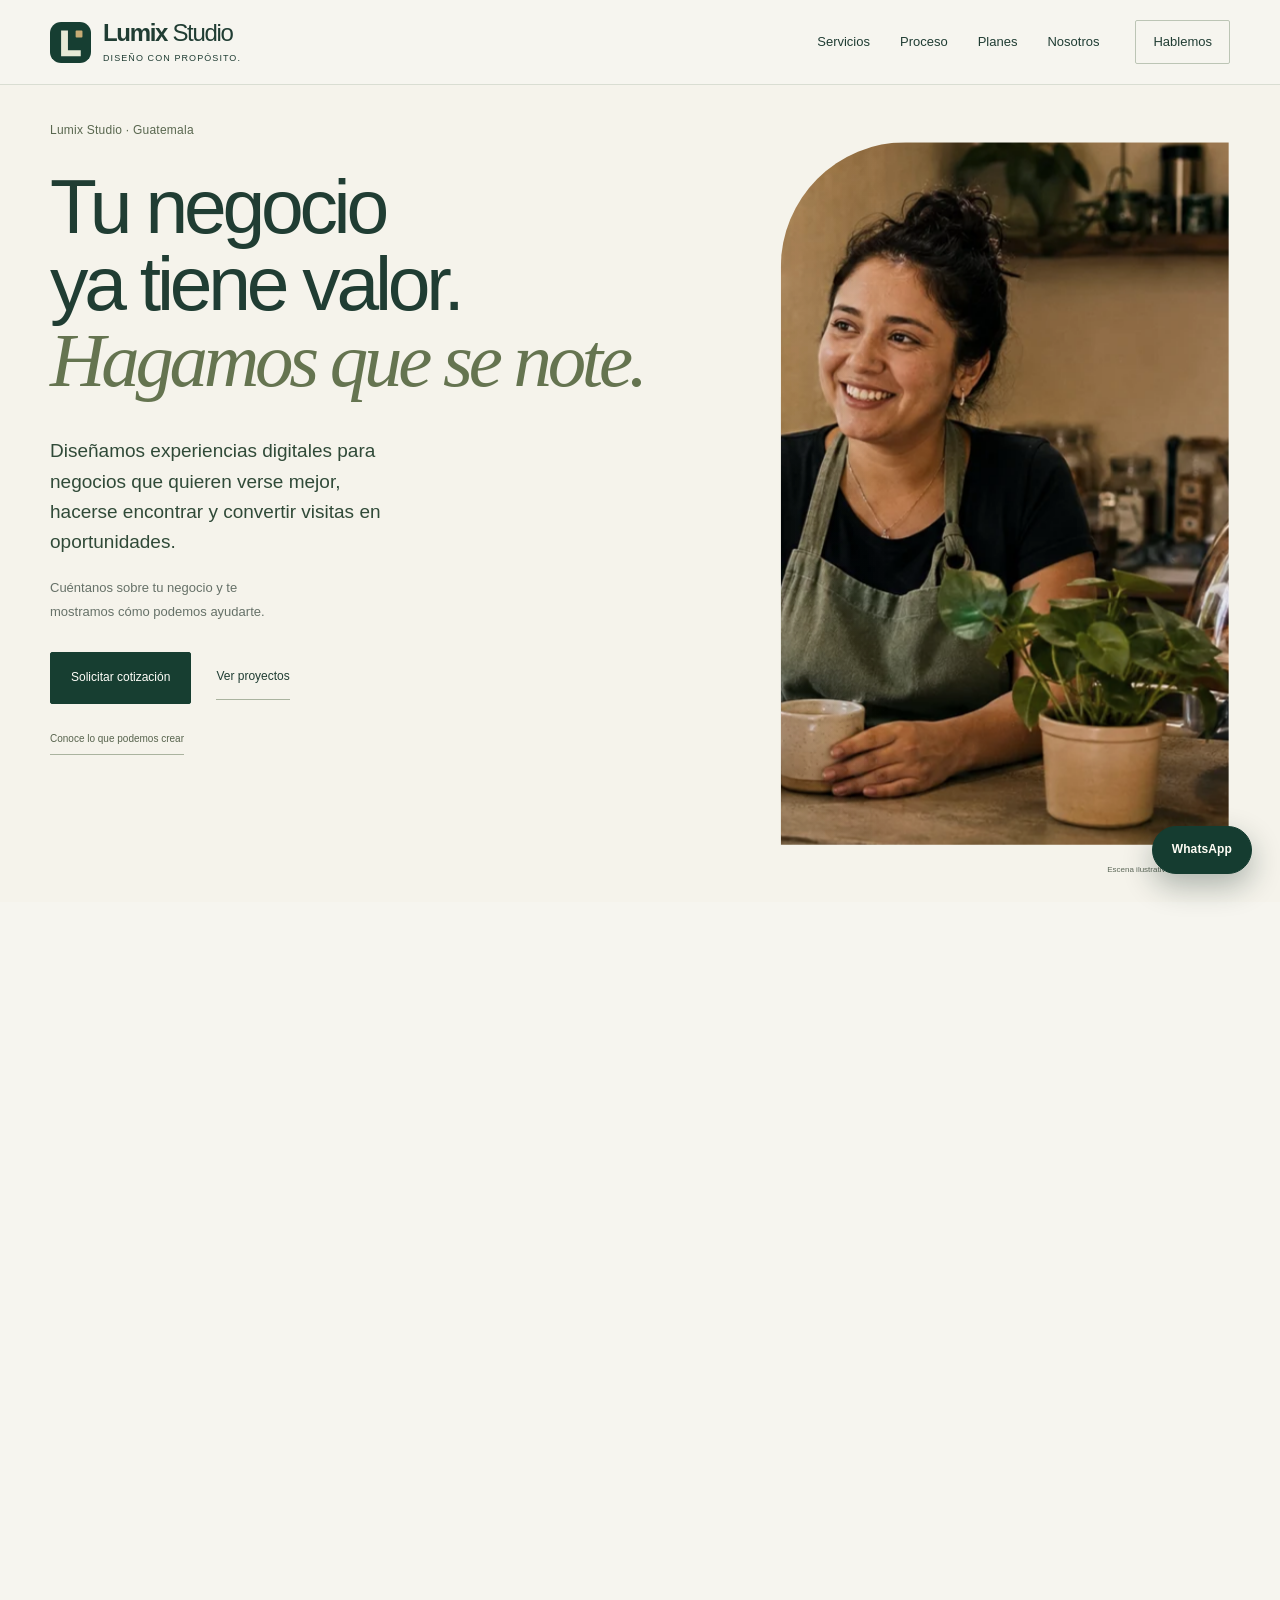
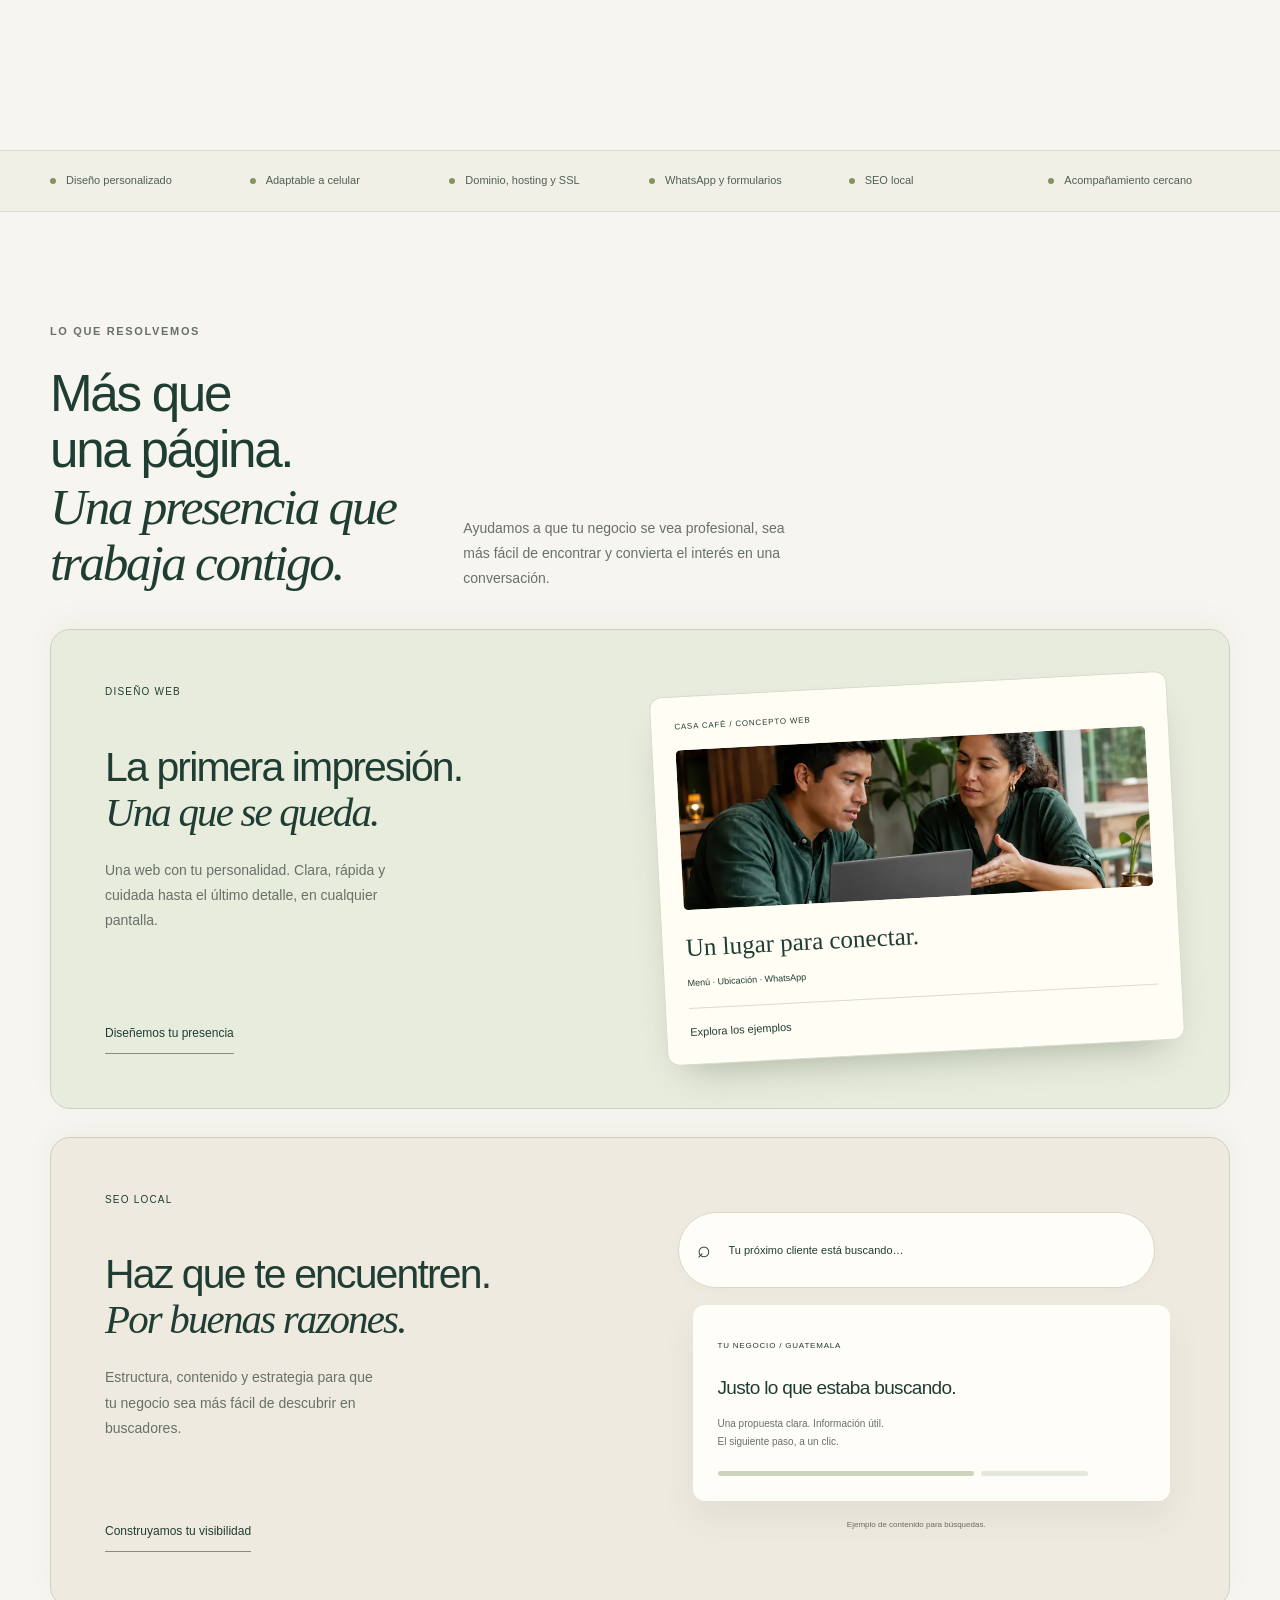
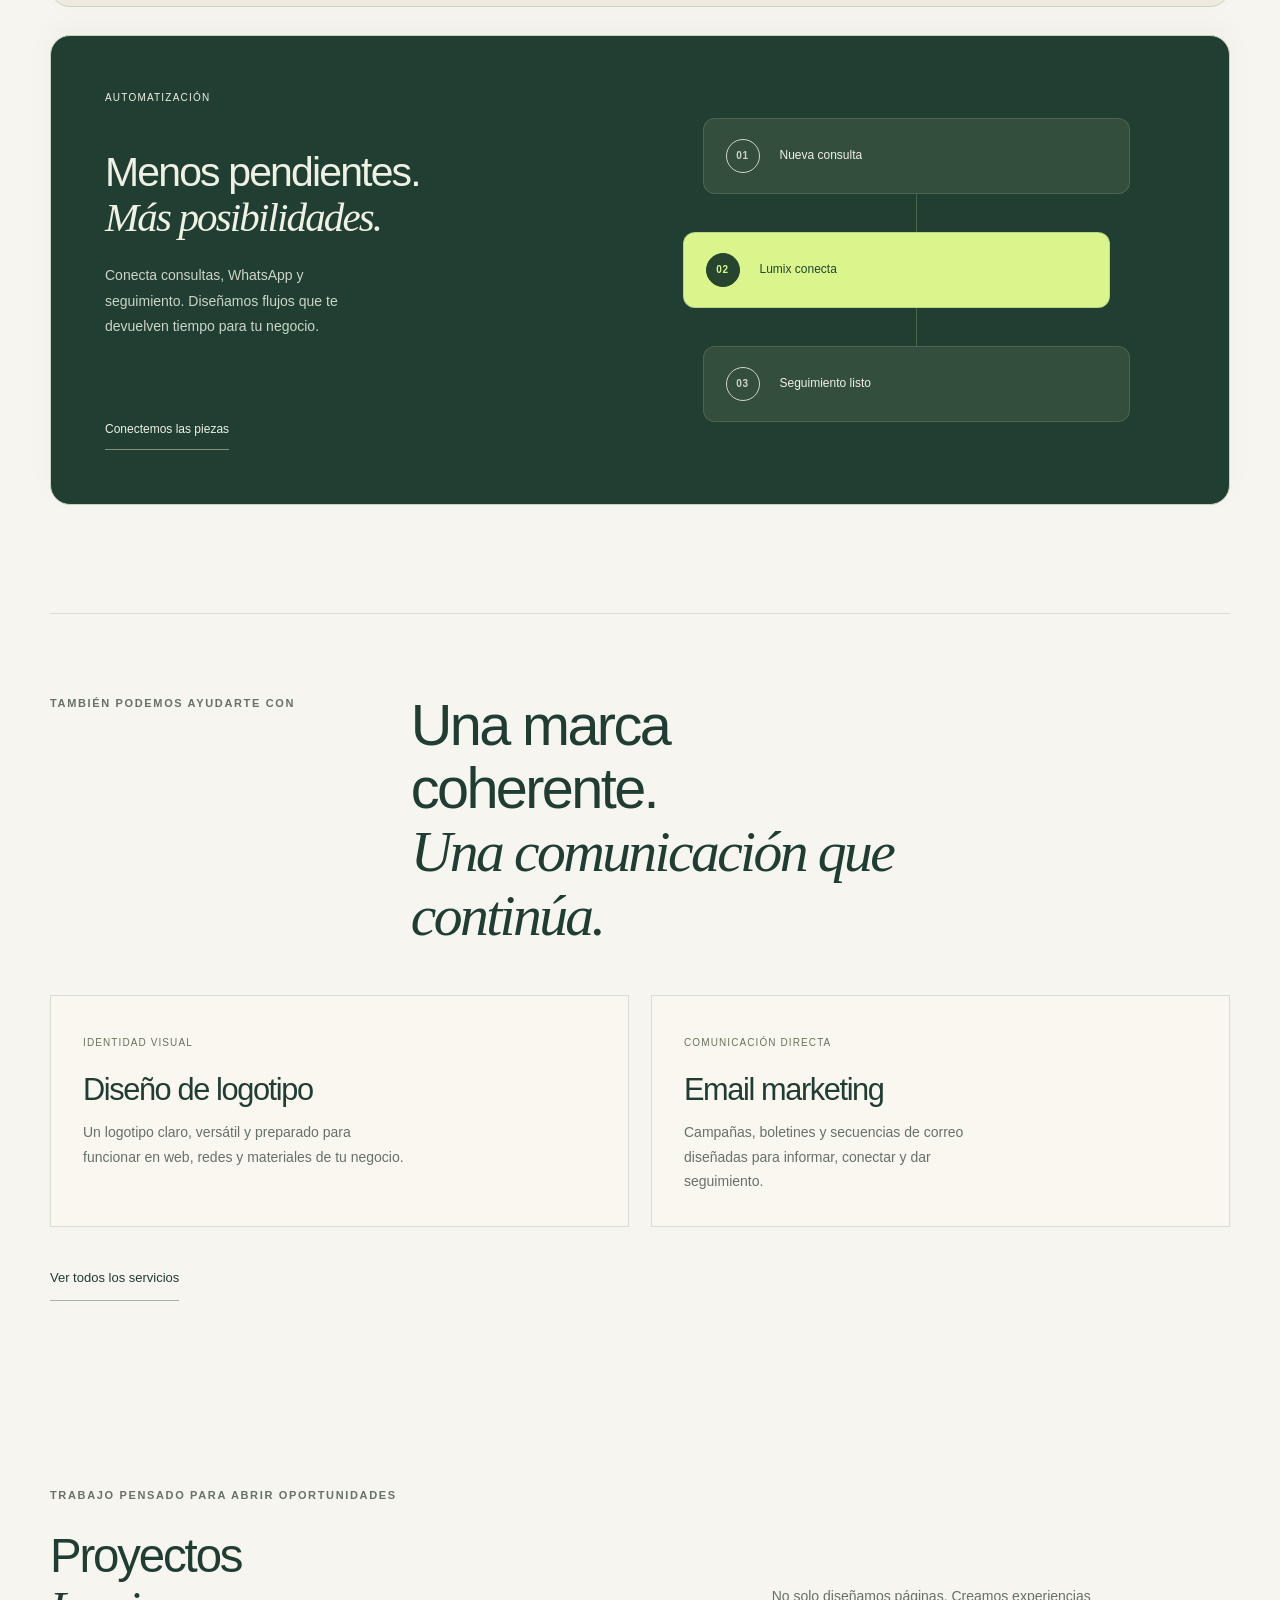
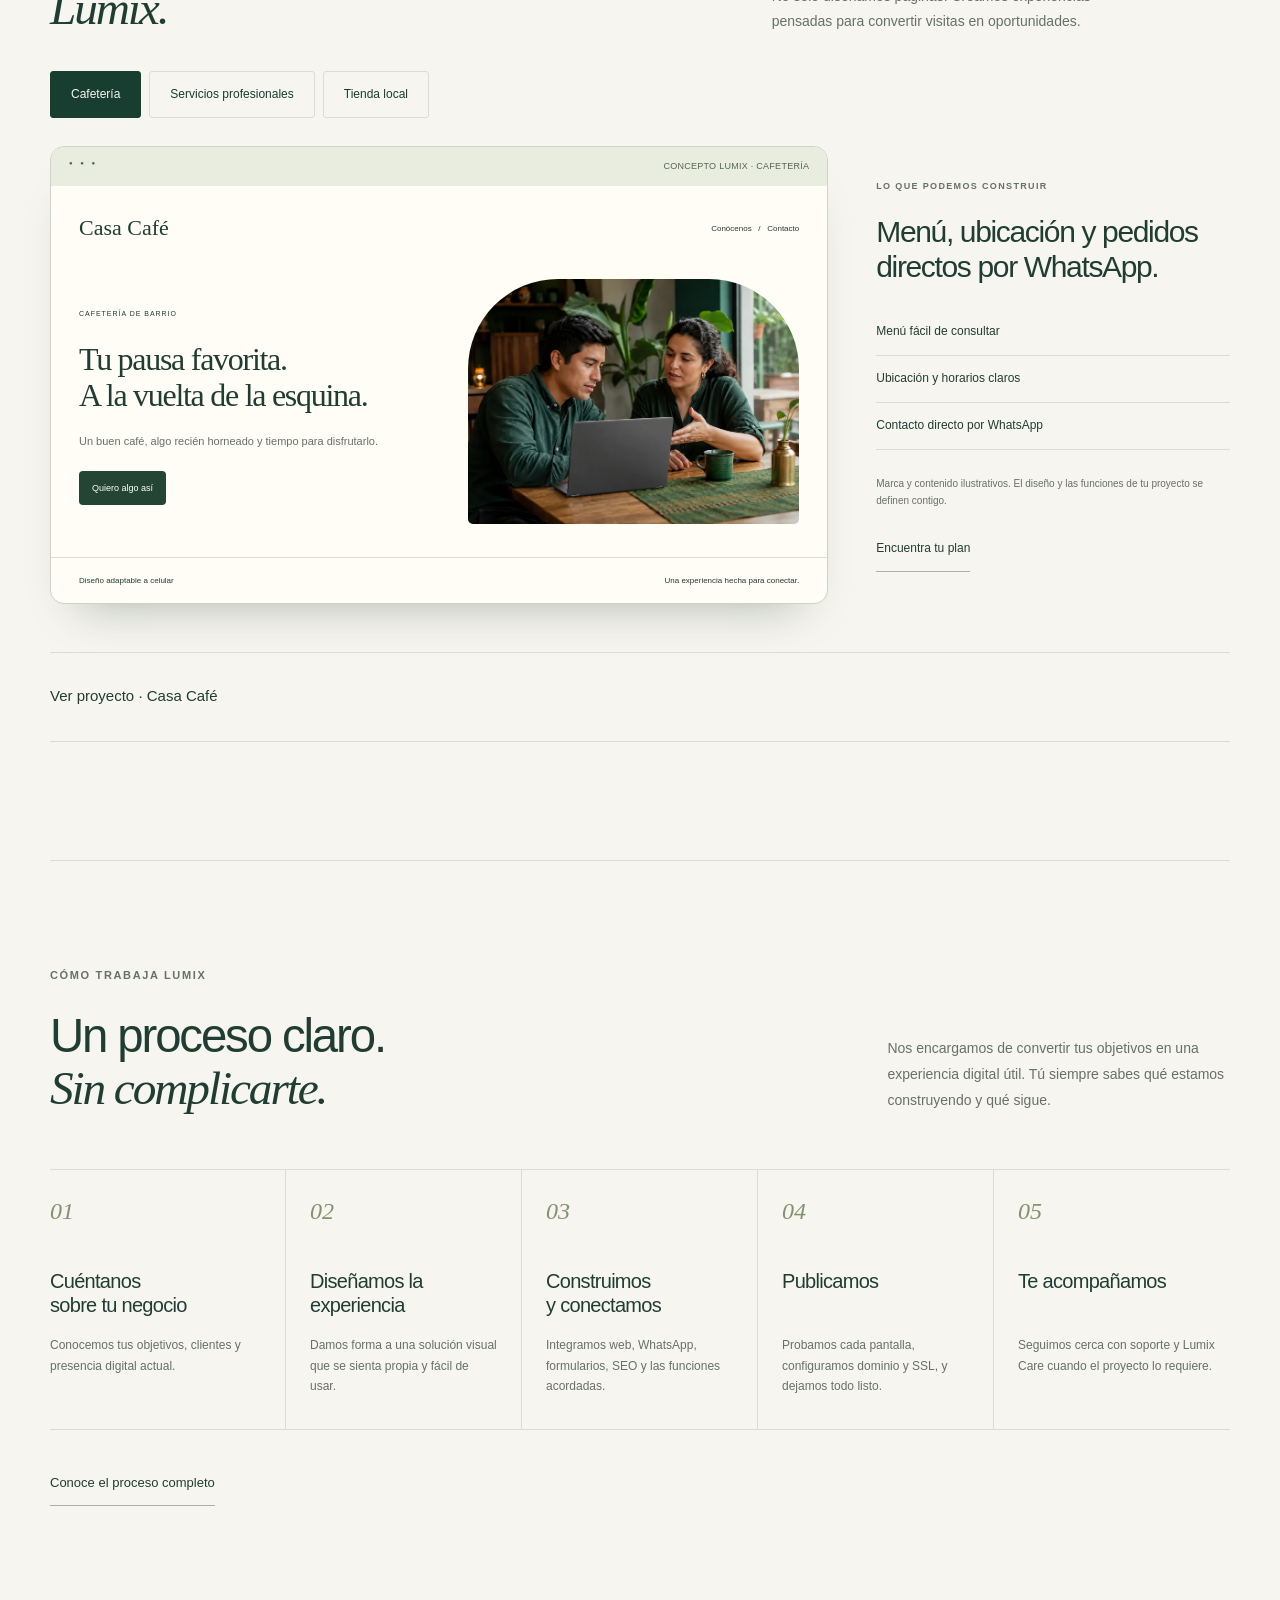
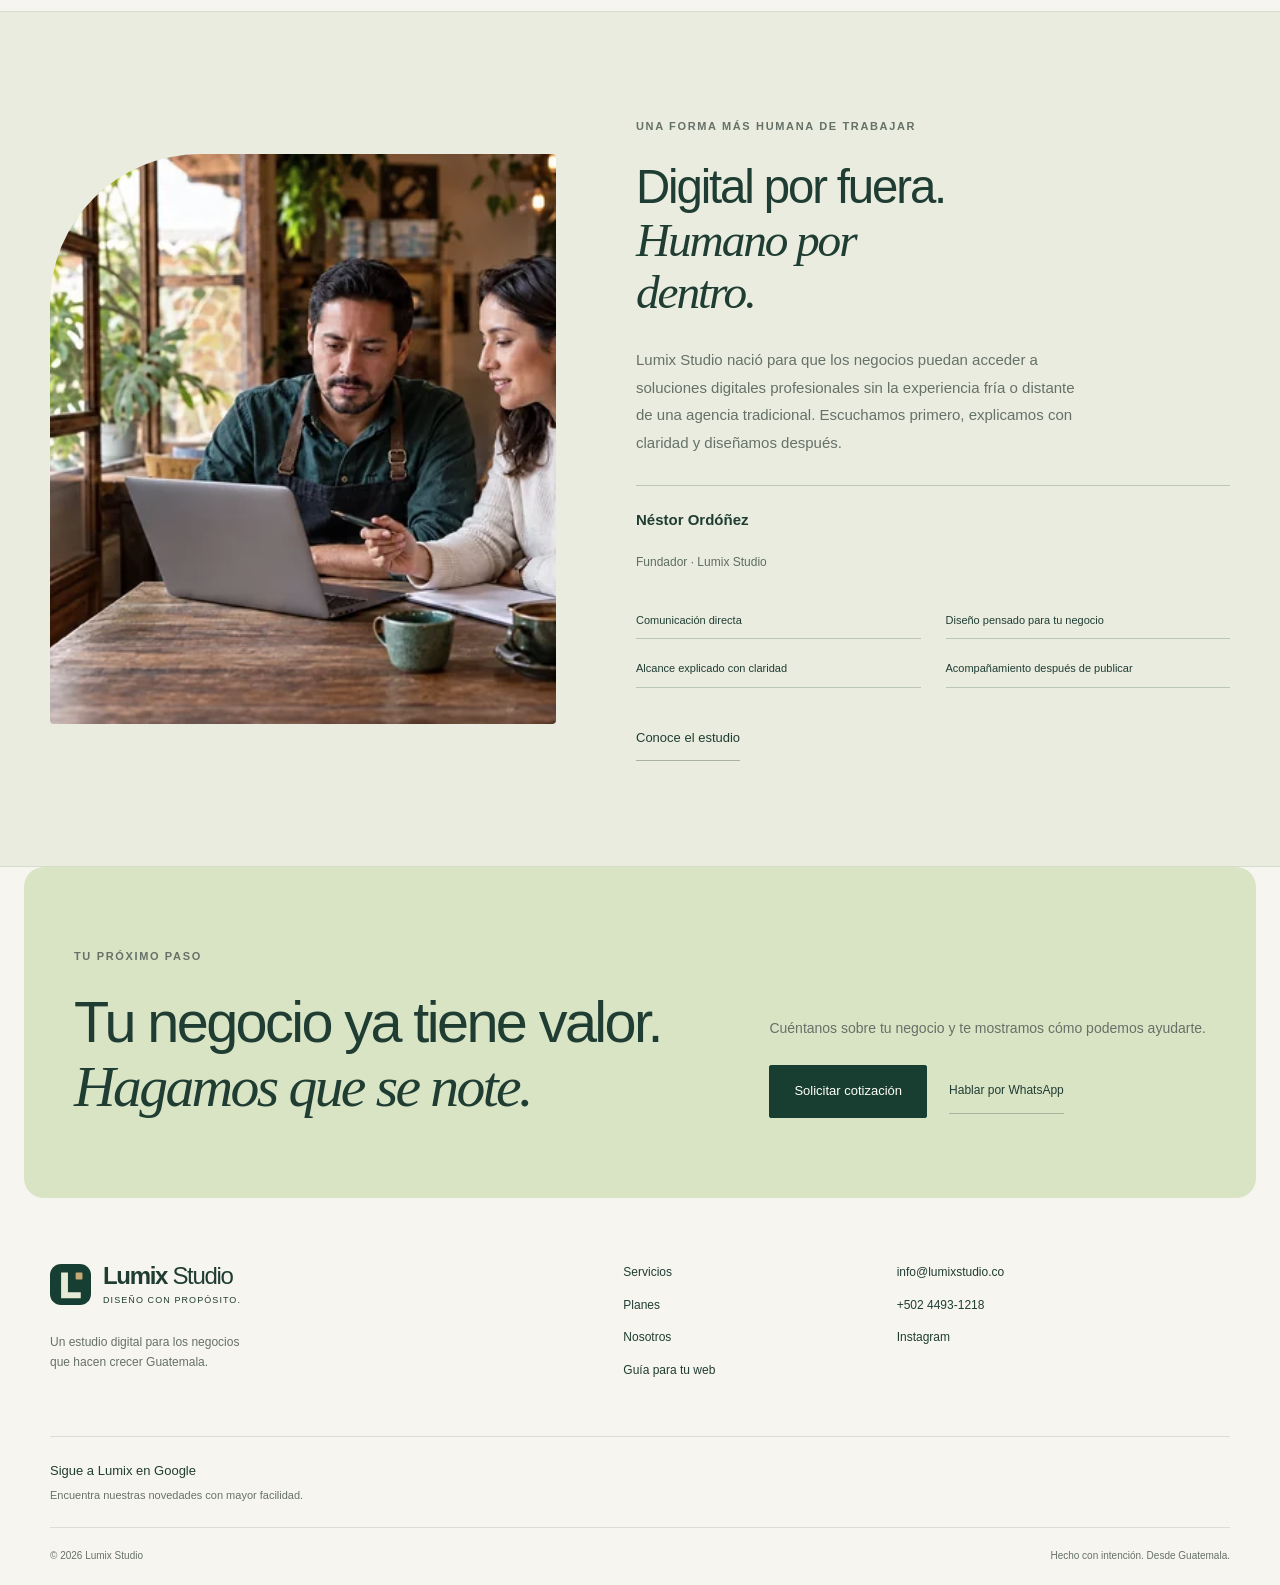
==== commit 5b12f38a: "Refresh footer styles after deployment" ====
--- a/index.html
+++ b/index.html
@@ -1,4 +1,4 @@
-<!doctype html><html lang="es-GT"><head><meta charset="utf-8"><meta name="viewport" content="width=device-width, initial-scale=1"><title>Páginas web y SEO en Guatemala | Lumix Studio</title><meta name="description" content="Diseñamos páginas web, marcas y sistemas de marketing para que negocios en Guatemala se vean mejor, aparezcan en Google y conviertan visitas en consultas."><meta name="robots" content="index,follow,max-image-preview:large"><meta name="theme-color" content="#f6f5ef"><link rel="canonical" href="https://lumixstudio.co/"><link rel="icon" href="/favicon.svg" type="image/svg+xml"><link rel="preload" as="image" href="/assets/people-cafe-1280.webp" imagesrcset="/assets/people-cafe-640.webp 640w, /assets/people-cafe-1280.webp 1280w" imagesizes="100vw" fetchpriority="high"><meta property="og:type" content="website"><meta property="og:locale" content="es_GT"><meta property="og:site_name" content="Lumix Studio"><meta property="og:title" content="Páginas web y SEO en Guatemala | Lumix Studio"><meta property="og:description" content="Diseñamos páginas web, marcas y sistemas de marketing para que negocios en Guatemala se vean mejor, aparezcan en Google y conviertan visitas en consultas."><meta property="og:url" content="https://lumixstudio.co/"><meta property="og:image" content="https://lumixstudio.co/assets/og-lumix-studio.png"><meta property="og:image:width" content="1200"><meta property="og:image:height" content="630"><meta property="og:image:alt" content="Lumix Studio — diseño web, SEO y automatización en Guatemala"><meta name="twitter:card" content="summary_large_image"><meta name="twitter:title" content="Páginas web y SEO en Guatemala | Lumix Studio"><meta name="twitter:description" content="Diseño de páginas web en Guatemala, SEO local y automatización. Creamos una presencia digital clara para tu negocio. Conversemos sobre tu proyecto."><meta name="twitter:image" content="https://lumixstudio.co/assets/og-lumix-studio.png"><link rel="stylesheet" href="/styles.css"><link rel="stylesheet" href="/motion.css"><link rel="stylesheet" href="/business.css"><link rel="stylesheet" href="/people.css"><script type="application/ld+json">{"@context":"https://schema.org","@graph":[{"@type":"Organization","@id":"https://lumixstudio.co/#organization","name":"Lumix Studio","url":"https://lumixstudio.co/","logo":"https://lumixstudio.co/favicon.svg","description":"Diseño web, identidad visual, email marketing, SEO local y automatización para negocios en Guatemala.","telephone":"+50244931218","email":"info@lumixstudio.co","sameAs":["https://www.instagram.com/lumixstudio.gt/"],"areaServed":{"@type":"Country","name":"Guatemala"},"founder":{"@type":"Person","name":"Néstor Ordóñez"}},{"@type":"WebSite","@id":"https://lumixstudio.co/#website","url":"https://lumixstudio.co/","name":"Lumix Studio","inLanguage":"es-GT","publisher":{"@id":"https://lumixstudio.co/#organization"}},{"@type":"WebPage","@id":"https://lumixstudio.co/#webpage","url":"https://lumixstudio.co/","name":"Páginas web y SEO en Guatemala | Lumix Studio","description":"Diseño de páginas web en Guatemala, SEO local y automatización. Creamos una presencia digital clara para tu negocio. Conversemos sobre tu proyecto.","inLanguage":"es-GT","isPartOf":{"@id":"https://lumixstudio.co/#website"}}]}</script><script src="/app.js?v=5" defer></script><link rel="stylesheet" href="/conversion.css"><link rel="stylesheet" href="/revision.css"><script async src="https://news.google.com/swg/js/v1/publisher.js"></script></head><body><a class="skip" href="#contenido">Saltar al contenido</a><header class="site-header"><div class="container navigation"><a class="brand" href="/" aria-label="Lumix Studio, inicio"><svg class="brand-mark" viewBox="0 0 48 48" aria-hidden="true"><rect width="48" height="48" rx="13" fill="#163e32"/><path d="M13 10h8v23h15v7H13z" fill="#e6ead6"/><rect x="30" y="10" width="8" height="8" rx="1" fill="#c6aa74"/></svg><span>Lumix<span class="brand-light"> Studio</span><small>Diseño con propósito.</small></span></a><nav id="navigation" aria-label="Navegación principal"><a href="/servicios/" >Servicios</a><a href="/proceso/" >Proceso</a><a href="/planes/" >Planes</a><a href="/nosotros/" >Nosotros</a></nav><a class="nav-cta" href="/contacto/">Hablemos </a><button class="menu-toggle" aria-expanded="false" aria-controls="navigation" aria-label="Abrir menú">Menú <span>＋</span></button></div></header><main id="contenido"><div class="cinema-wrap"><section class="cinema-hero" aria-label="Lumix Studio, diseño para tu negocio"><figure class="cinema-photo"><img decoding="async" src="/assets/people-cafe-1280.webp" srcset="/assets/people-cafe-640.webp 640w, /assets/people-cafe-1280.webp 1280w" sizes="100vw" width="1280" height="853" alt="Una emprendedora recibe a una clienta en su cafetería" fetchpriority="high"></figure><div class="cinema-intro container"><p class="cinema-kicker">Lumix Studio · Guatemala</p><h1>Tu negocio ya tiene valor.<br><em>Hagamos que se note.</em></h1><div class="cinema-copy"><p>Diseñamos experiencias digitales para negocios que quieren verse mejor, hacerse encontrar y convertir visitas en oportunidades.</p><p>Cuéntanos sobre tu negocio y te mostramos cómo podemos ayudarte.</p><div class="cinema-actions"><a class="btn btn-primary" href="/contacto/">Solicitar cotización</a><a class="text-link" href="#proyectos">Ver proyectos</a></div></div><a class="cinema-discover" href="#proyectos">Conoce lo que podemos crear </a></div><div class="cinema-reveal" aria-hidden="true"><span>Una presencia que se siente.</span><p>Tan real<br>como <em>tú.</em></p></div><span class="cinema-credit">Escena ilustrativa · Lumix Studio</span></section></div><section class="conversion-trust" aria-label="Lo que incluye una solución Lumix"><div class="container"><ul><li>Diseño personalizado</li><li>Adaptable a celular</li><li>Dominio, hosting y SSL</li><li>WhatsApp y formularios</li><li>SEO local</li><li>Acompañamiento cercano</li></ul></div></section><section class="motion-services container conversion-services"><div class="section-intro"><div><span class="eyebrow">Lo que resolvemos</span><h2>Más que una página.<br><em>Una presencia que trabaja contigo.</em></h2></div><p>Ayudamos a que tu negocio se vea profesional, sea más fácil de encontrar y convierta el interés en una conversación.</p></div><div class="service-stack">
+<!doctype html><html lang="es-GT"><head><meta charset="utf-8"><meta name="viewport" content="width=device-width, initial-scale=1"><title>Páginas web y SEO en Guatemala | Lumix Studio</title><meta name="description" content="Diseñamos páginas web, marcas y sistemas de marketing para que negocios en Guatemala se vean mejor, aparezcan en Google y conviertan visitas en consultas."><meta name="robots" content="index,follow,max-image-preview:large"><meta name="theme-color" content="#f6f5ef"><link rel="canonical" href="https://lumixstudio.co/"><link rel="icon" href="/favicon.svg" type="image/svg+xml"><link rel="preload" as="image" href="/assets/people-cafe-1280.webp" imagesrcset="/assets/people-cafe-640.webp 640w, /assets/people-cafe-1280.webp 1280w" imagesizes="100vw" fetchpriority="high"><meta property="og:type" content="website"><meta property="og:locale" content="es_GT"><meta property="og:site_name" content="Lumix Studio"><meta property="og:title" content="Páginas web y SEO en Guatemala | Lumix Studio"><meta property="og:description" content="Diseñamos páginas web, marcas y sistemas de marketing para que negocios en Guatemala se vean mejor, aparezcan en Google y conviertan visitas en consultas."><meta property="og:url" content="https://lumixstudio.co/"><meta property="og:image" content="https://lumixstudio.co/assets/og-lumix-studio.png"><meta property="og:image:width" content="1200"><meta property="og:image:height" content="630"><meta property="og:image:alt" content="Lumix Studio — diseño web, SEO y automatización en Guatemala"><meta name="twitter:card" content="summary_large_image"><meta name="twitter:title" content="Páginas web y SEO en Guatemala | Lumix Studio"><meta name="twitter:description" content="Diseño de páginas web en Guatemala, SEO local y automatización. Creamos una presencia digital clara para tu negocio. Conversemos sobre tu proyecto."><meta name="twitter:image" content="https://lumixstudio.co/assets/og-lumix-studio.png"><link rel="stylesheet" href="/styles.css?v=6"><link rel="stylesheet" href="/motion.css"><link rel="stylesheet" href="/business.css"><link rel="stylesheet" href="/people.css"><script type="application/ld+json">{"@context":"https://schema.org","@graph":[{"@type":"Organization","@id":"https://lumixstudio.co/#organization","name":"Lumix Studio","url":"https://lumixstudio.co/","logo":"https://lumixstudio.co/favicon.svg","description":"Diseño web, identidad visual, email marketing, SEO local y automatización para negocios en Guatemala.","telephone":"+50244931218","email":"info@lumixstudio.co","sameAs":["https://www.instagram.com/lumixstudio.gt/"],"areaServed":{"@type":"Country","name":"Guatemala"},"founder":{"@type":"Person","name":"Néstor Ordóñez"}},{"@type":"WebSite","@id":"https://lumixstudio.co/#website","url":"https://lumixstudio.co/","name":"Lumix Studio","inLanguage":"es-GT","publisher":{"@id":"https://lumixstudio.co/#organization"}},{"@type":"WebPage","@id":"https://lumixstudio.co/#webpage","url":"https://lumixstudio.co/","name":"Páginas web y SEO en Guatemala | Lumix Studio","description":"Diseño de páginas web en Guatemala, SEO local y automatización. Creamos una presencia digital clara para tu negocio. Conversemos sobre tu proyecto.","inLanguage":"es-GT","isPartOf":{"@id":"https://lumixstudio.co/#website"}}]}</script><script src="/app.js?v=5" defer></script><link rel="stylesheet" href="/conversion.css"><link rel="stylesheet" href="/revision.css"><script async src="https://news.google.com/swg/js/v1/publisher.js"></script></head><body><a class="skip" href="#contenido">Saltar al contenido</a><header class="site-header"><div class="container navigation"><a class="brand" href="/" aria-label="Lumix Studio, inicio"><svg class="brand-mark" viewBox="0 0 48 48" aria-hidden="true"><rect width="48" height="48" rx="13" fill="#163e32"/><path d="M13 10h8v23h15v7H13z" fill="#e6ead6"/><rect x="30" y="10" width="8" height="8" rx="1" fill="#c6aa74"/></svg><span>Lumix<span class="brand-light"> Studio</span><small>Diseño con propósito.</small></span></a><nav id="navigation" aria-label="Navegación principal"><a href="/servicios/" >Servicios</a><a href="/proceso/" >Proceso</a><a href="/planes/" >Planes</a><a href="/nosotros/" >Nosotros</a></nav><a class="nav-cta" href="/contacto/">Hablemos </a><button class="menu-toggle" aria-expanded="false" aria-controls="navigation" aria-label="Abrir menú">Menú <span>＋</span></button></div></header><main id="contenido"><div class="cinema-wrap"><section class="cinema-hero" aria-label="Lumix Studio, diseño para tu negocio"><figure class="cinema-photo"><img decoding="async" src="/assets/people-cafe-1280.webp" srcset="/assets/people-cafe-640.webp 640w, /assets/people-cafe-1280.webp 1280w" sizes="100vw" width="1280" height="853" alt="Una emprendedora recibe a una clienta en su cafetería" fetchpriority="high"></figure><div class="cinema-intro container"><p class="cinema-kicker">Lumix Studio · Guatemala</p><h1>Tu negocio ya tiene valor.<br><em>Hagamos que se note.</em></h1><div class="cinema-copy"><p>Diseñamos experiencias digitales para negocios que quieren verse mejor, hacerse encontrar y convertir visitas en oportunidades.</p><p>Cuéntanos sobre tu negocio y te mostramos cómo podemos ayudarte.</p><div class="cinema-actions"><a class="btn btn-primary" href="/contacto/">Solicitar cotización</a><a class="text-link" href="#proyectos">Ver proyectos</a></div></div><a class="cinema-discover" href="#proyectos">Conoce lo que podemos crear </a></div><div class="cinema-reveal" aria-hidden="true"><span>Una presencia que se siente.</span><p>Tan real<br>como <em>tú.</em></p></div><span class="cinema-credit">Escena ilustrativa · Lumix Studio</span></section></div><section class="conversion-trust" aria-label="Lo que incluye una solución Lumix"><div class="container"><ul><li>Diseño personalizado</li><li>Adaptable a celular</li><li>Dominio, hosting y SSL</li><li>WhatsApp y formularios</li><li>SEO local</li><li>Acompañamiento cercano</li></ul></div></section><section class="motion-services container conversion-services"><div class="section-intro"><div><span class="eyebrow">Lo que resolvemos</span><h2>Más que una página.<br><em>Una presencia que trabaja contigo.</em></h2></div><p>Ayudamos a que tu negocio se vea profesional, sea más fácil de encontrar y convierta el interés en una conversación.</p></div><div class="service-stack">
 <article class="motion-card card-web"><div class="card-copy"><span class="card-index">DISEÑO WEB</span><h3>La primera impresión.<br><em>Una que se queda.</em></h3><p>Una web con tu personalidad. Clara, rápida y cuidada hasta el último detalle, en cualquier pantalla.</p><a class="card-link" href="/diseno-web-guatemala/">Diseñemos tu presencia </a></div><div class="card-demo web-demo"><a class="business-mini" href="#proyectos" aria-label="Explorar ejemplos de páginas web para pequeños negocios"><span>CASA CAFÉ / CONCEPTO WEB</span><img decoding="async" src="/assets/lumix-5.webp" alt="Una conversación en una cafetería de barrio" width="640" height="480" loading="lazy"><strong>Un lugar para conectar.</strong><small>Menú · Ubicación · WhatsApp</small><span class="mini-demo-action">Explora los ejemplos <b aria-hidden="true"></b></span></a></div></article>
 <article class="motion-card card-seo"><div class="card-copy"><span class="card-index">SEO LOCAL</span><h3>Haz que te encuentren.<br><em>Por buenas razones.</em></h3><p>Estructura, contenido y estrategia para que tu negocio sea más fácil de descubrir en buscadores.</p><a class="card-link" href="/seo-local-guatemala/">Construyamos tu visibilidad </a></div><div class="card-demo search-demo" aria-label="Ejemplo ilustrativo de presencia en búsquedas"><div class="search-pill"><span>⌕</span> Tu próximo cliente está buscando…</div><div class="search-result"><small>TU NEGOCIO / GUATEMALA</small><strong>Justo lo que estaba buscando.</strong><p>Una propuesta clara. Información útil.<br>El siguiente paso, a un clic.</p><div class="result-lines"><i></i><i></i></div></div><span class="demo-footnote">Ejemplo de contenido para búsquedas.</span></div></article>
 <article class="motion-card card-auto"><div class="card-copy"><span class="card-index">AUTOMATIZACIÓN</span><h3>Menos pendientes.<br><em>Más posibilidades.</em></h3><p>Conecta consultas, WhatsApp y seguimiento. Diseñamos flujos que te devuelven tiempo para tu negocio.</p><a class="card-link" href="/automatizacion/">Conectemos las piezas </a></div><div class="card-demo flow-demo" aria-label="Ejemplo de flujo de una consulta en tres pasos"><div class="flow-node"><b class="flow-step">01</b><span>Nueva consulta</span></div><div class="flow-connector"><i></i></div><div class="flow-node flow-center"><b class="flow-step">02</b><span>Lumix conecta</span></div><div class="flow-connector"><i></i></div><div class="flow-node"><b class="flow-step">03</b><span>Seguimiento listo</span></div></div></article>
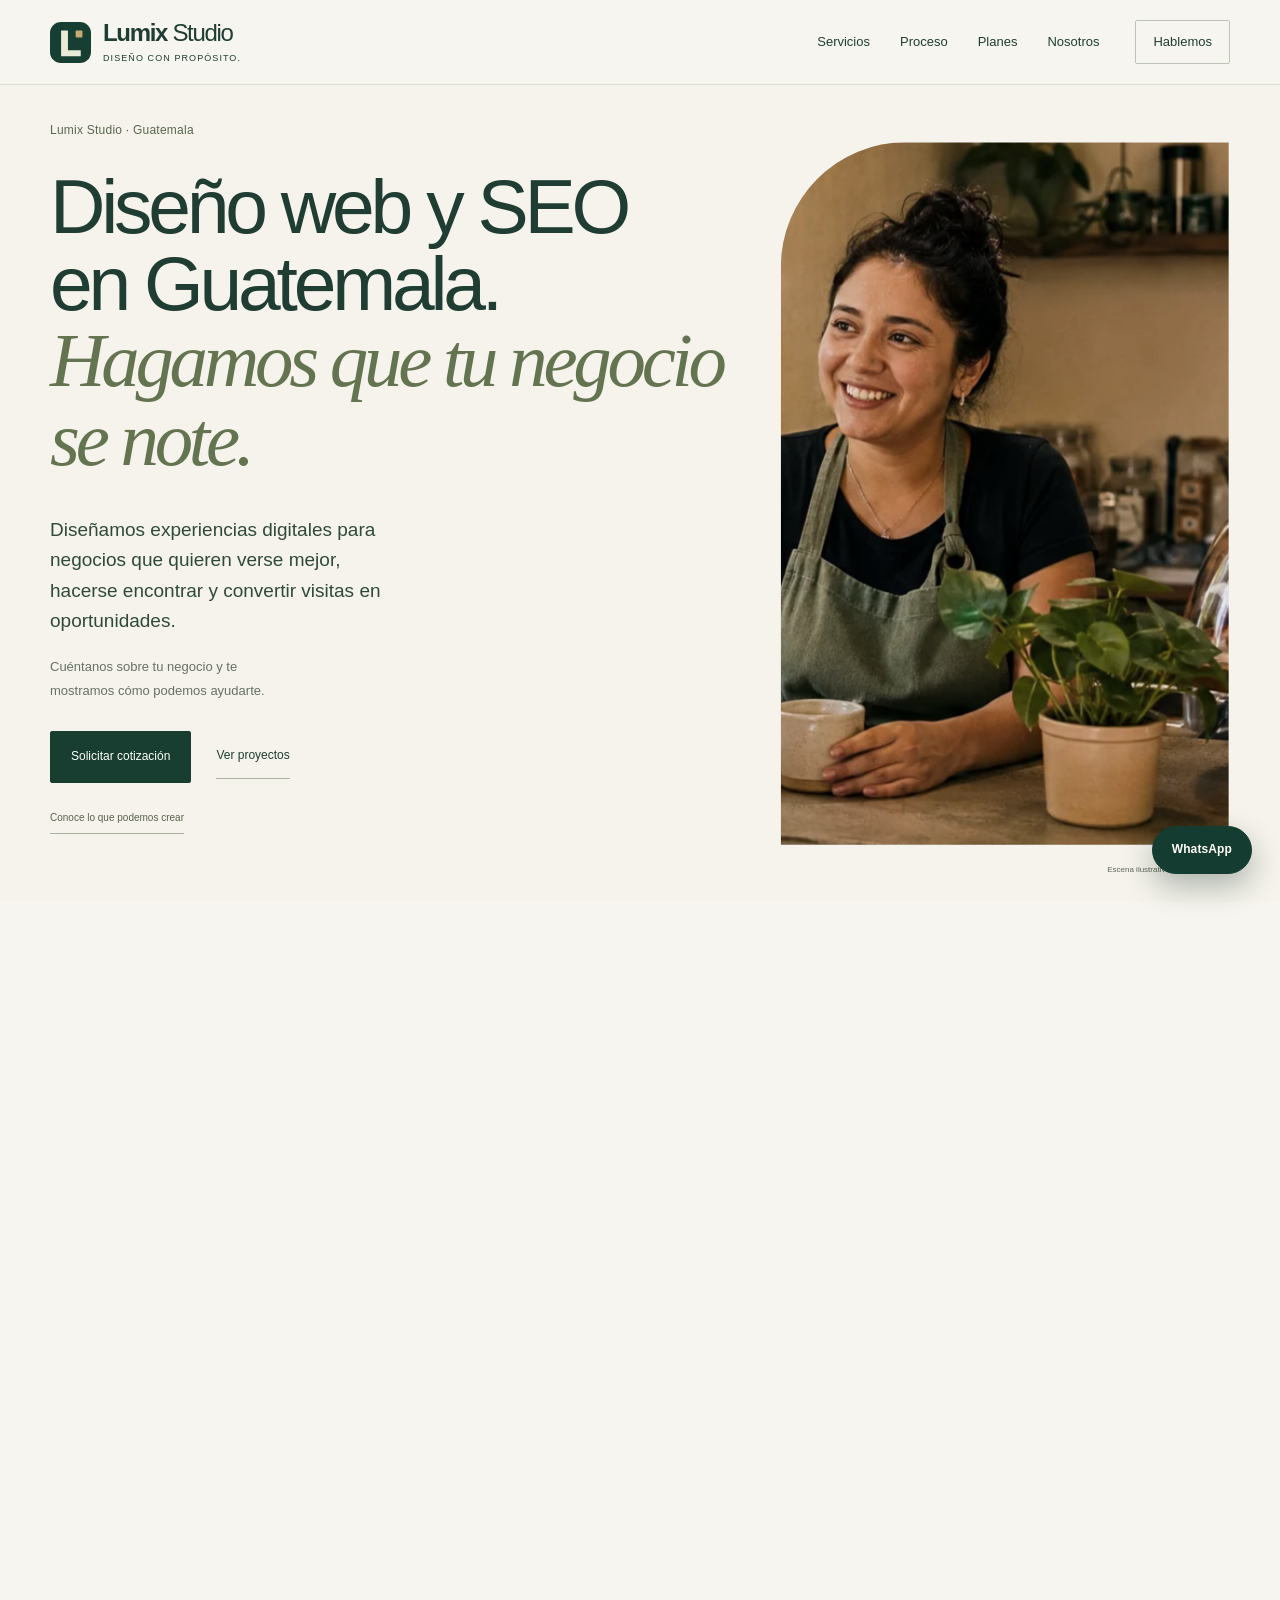
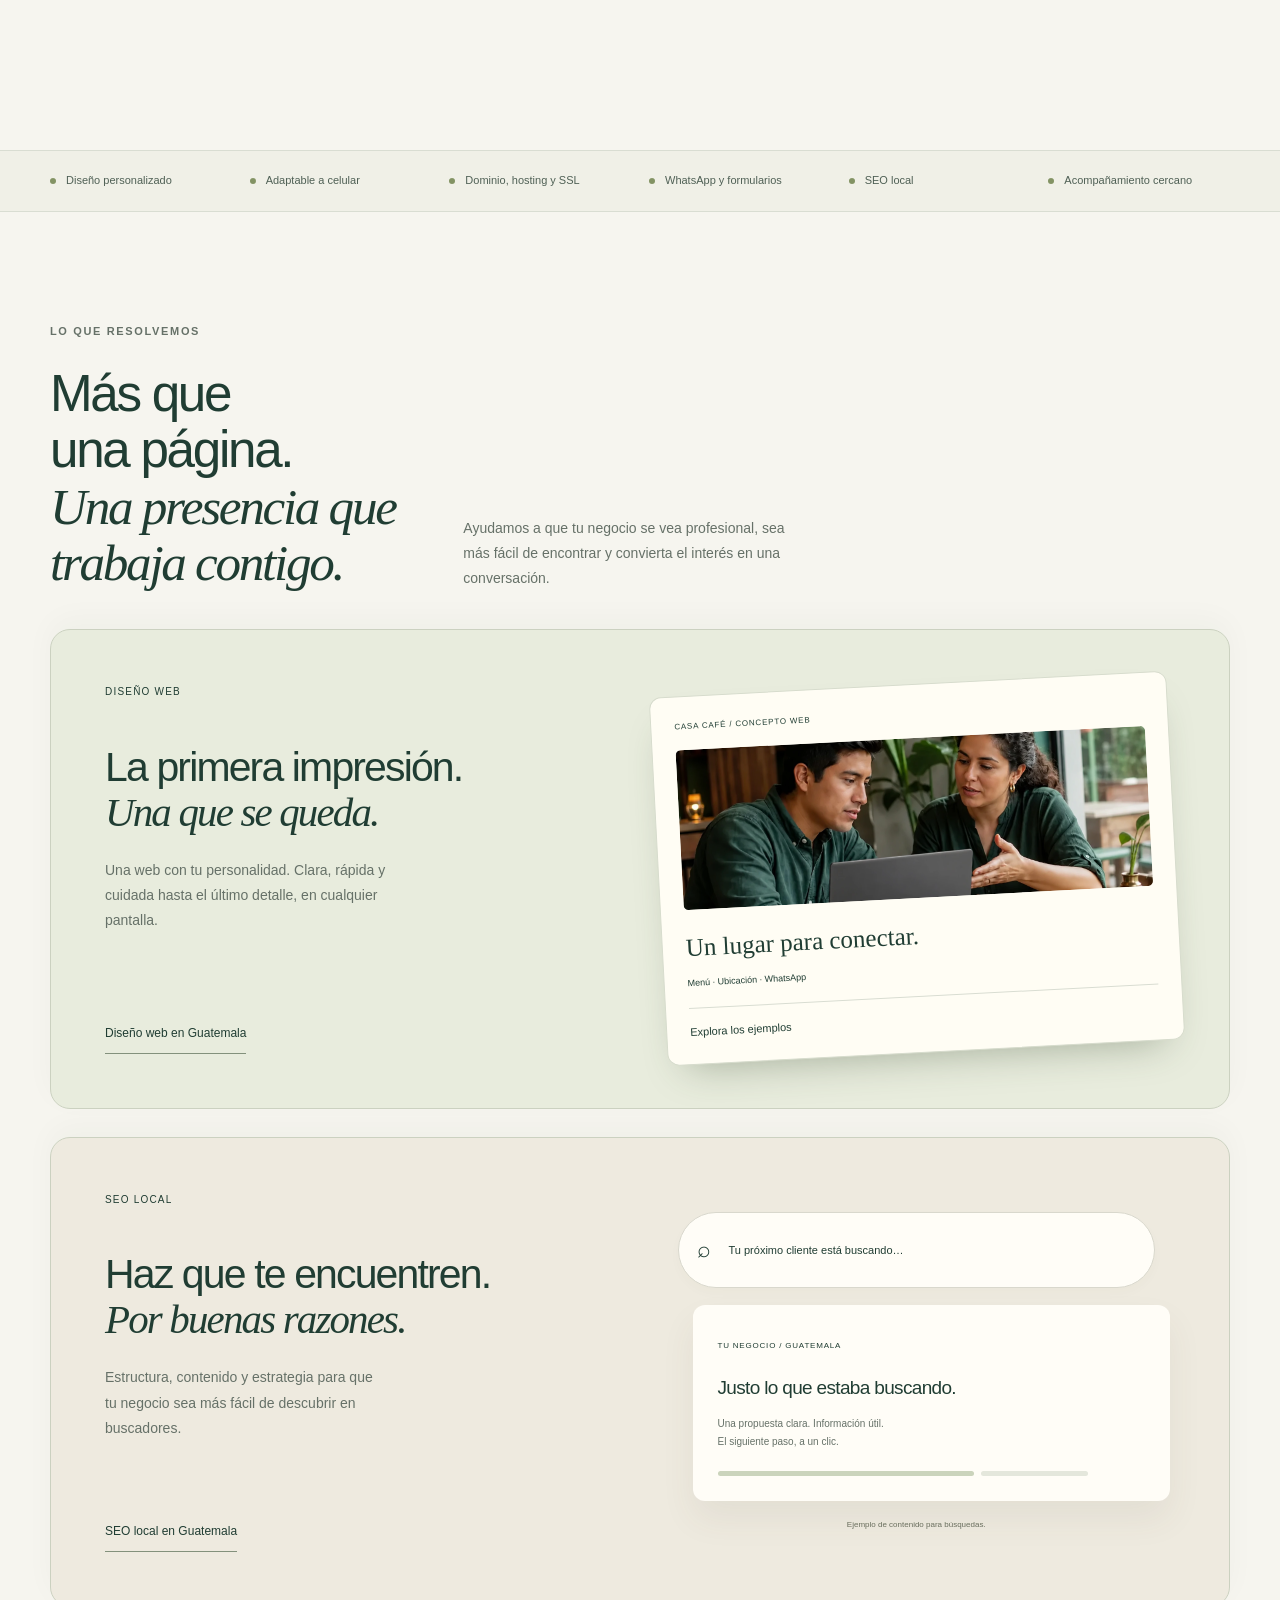
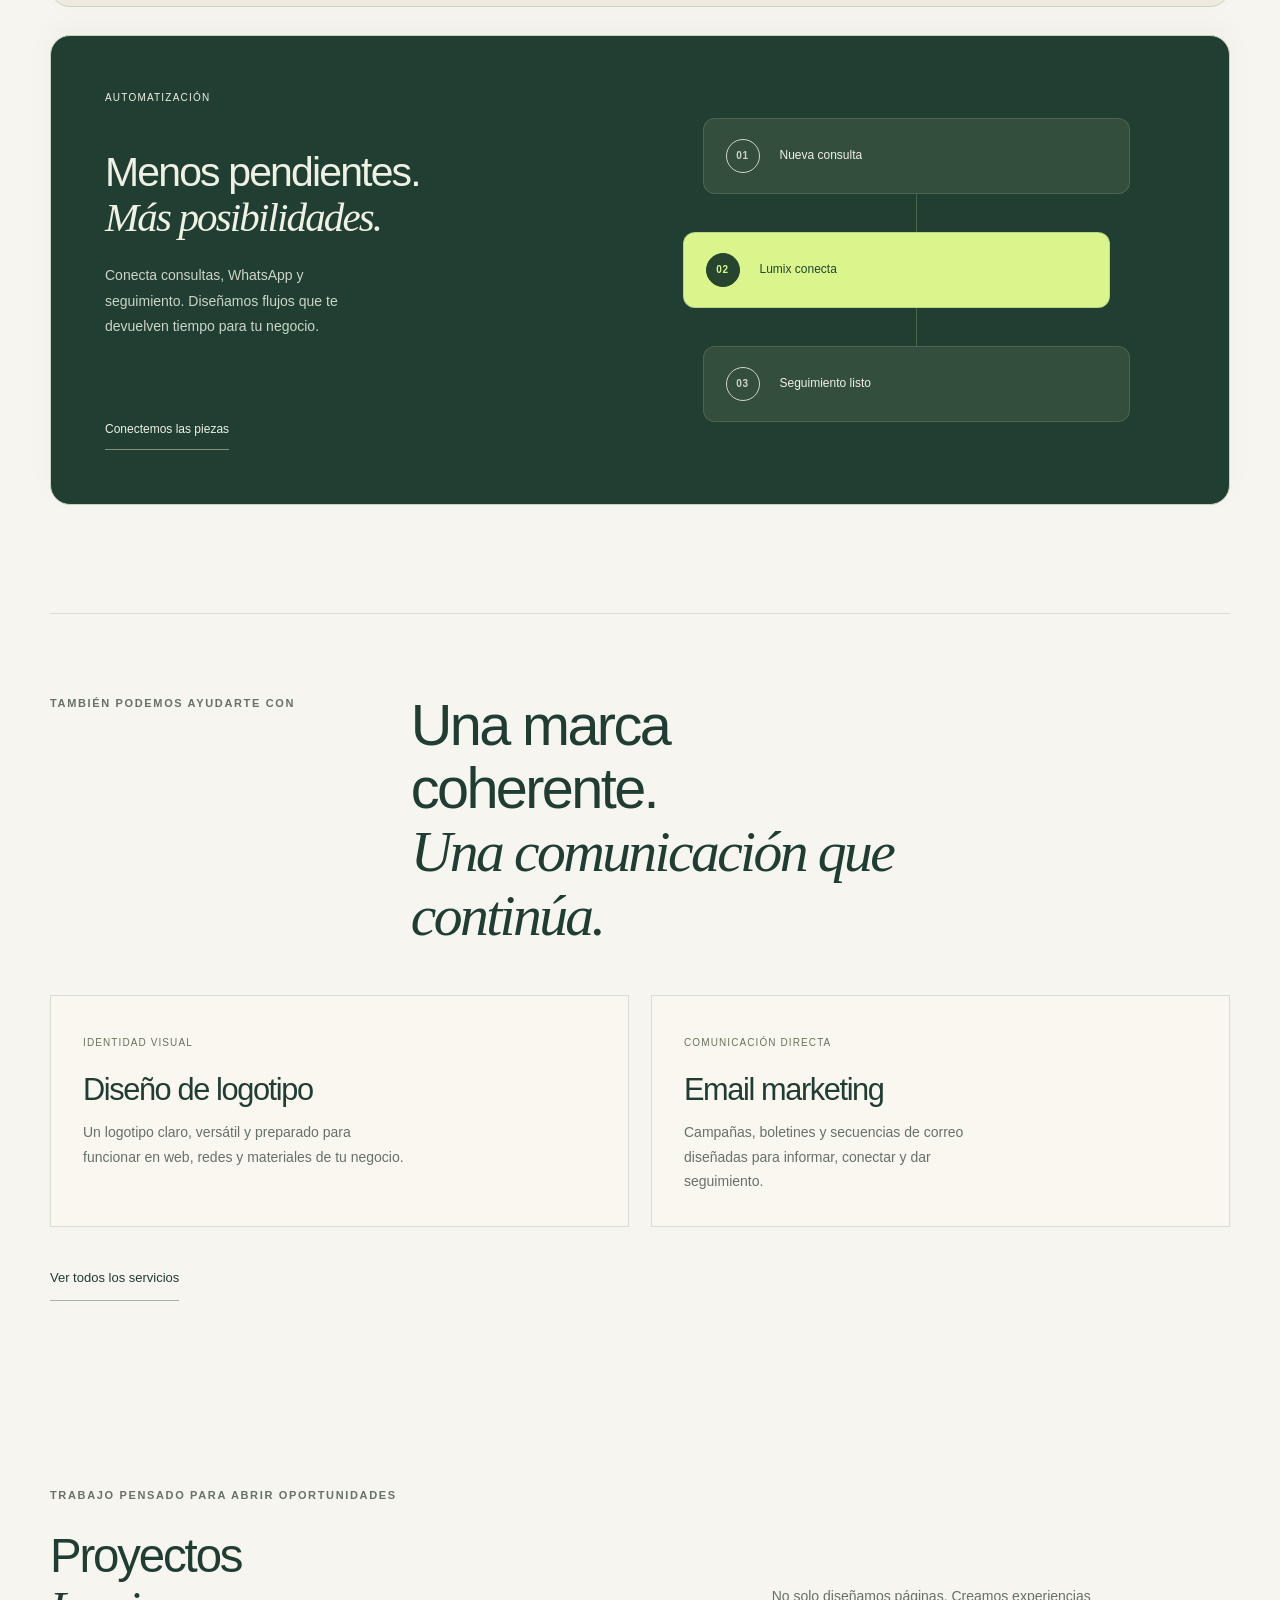
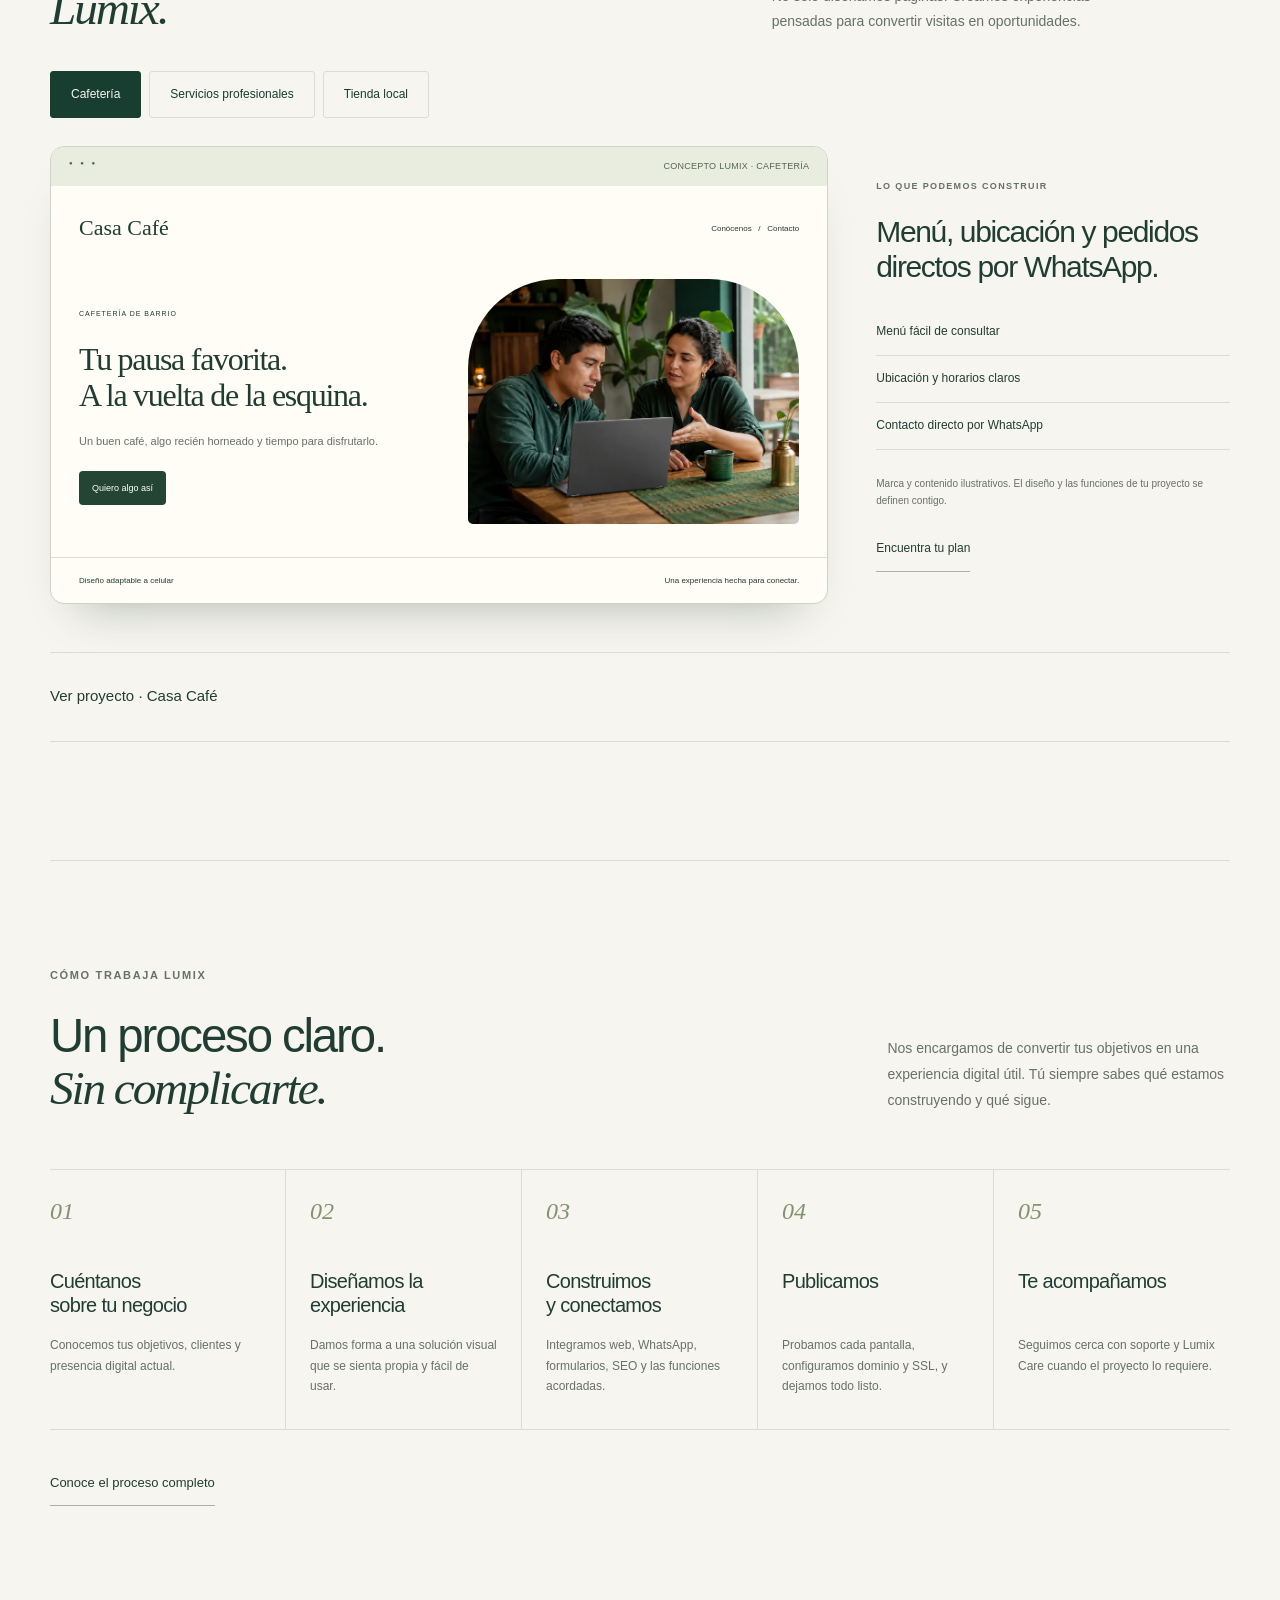
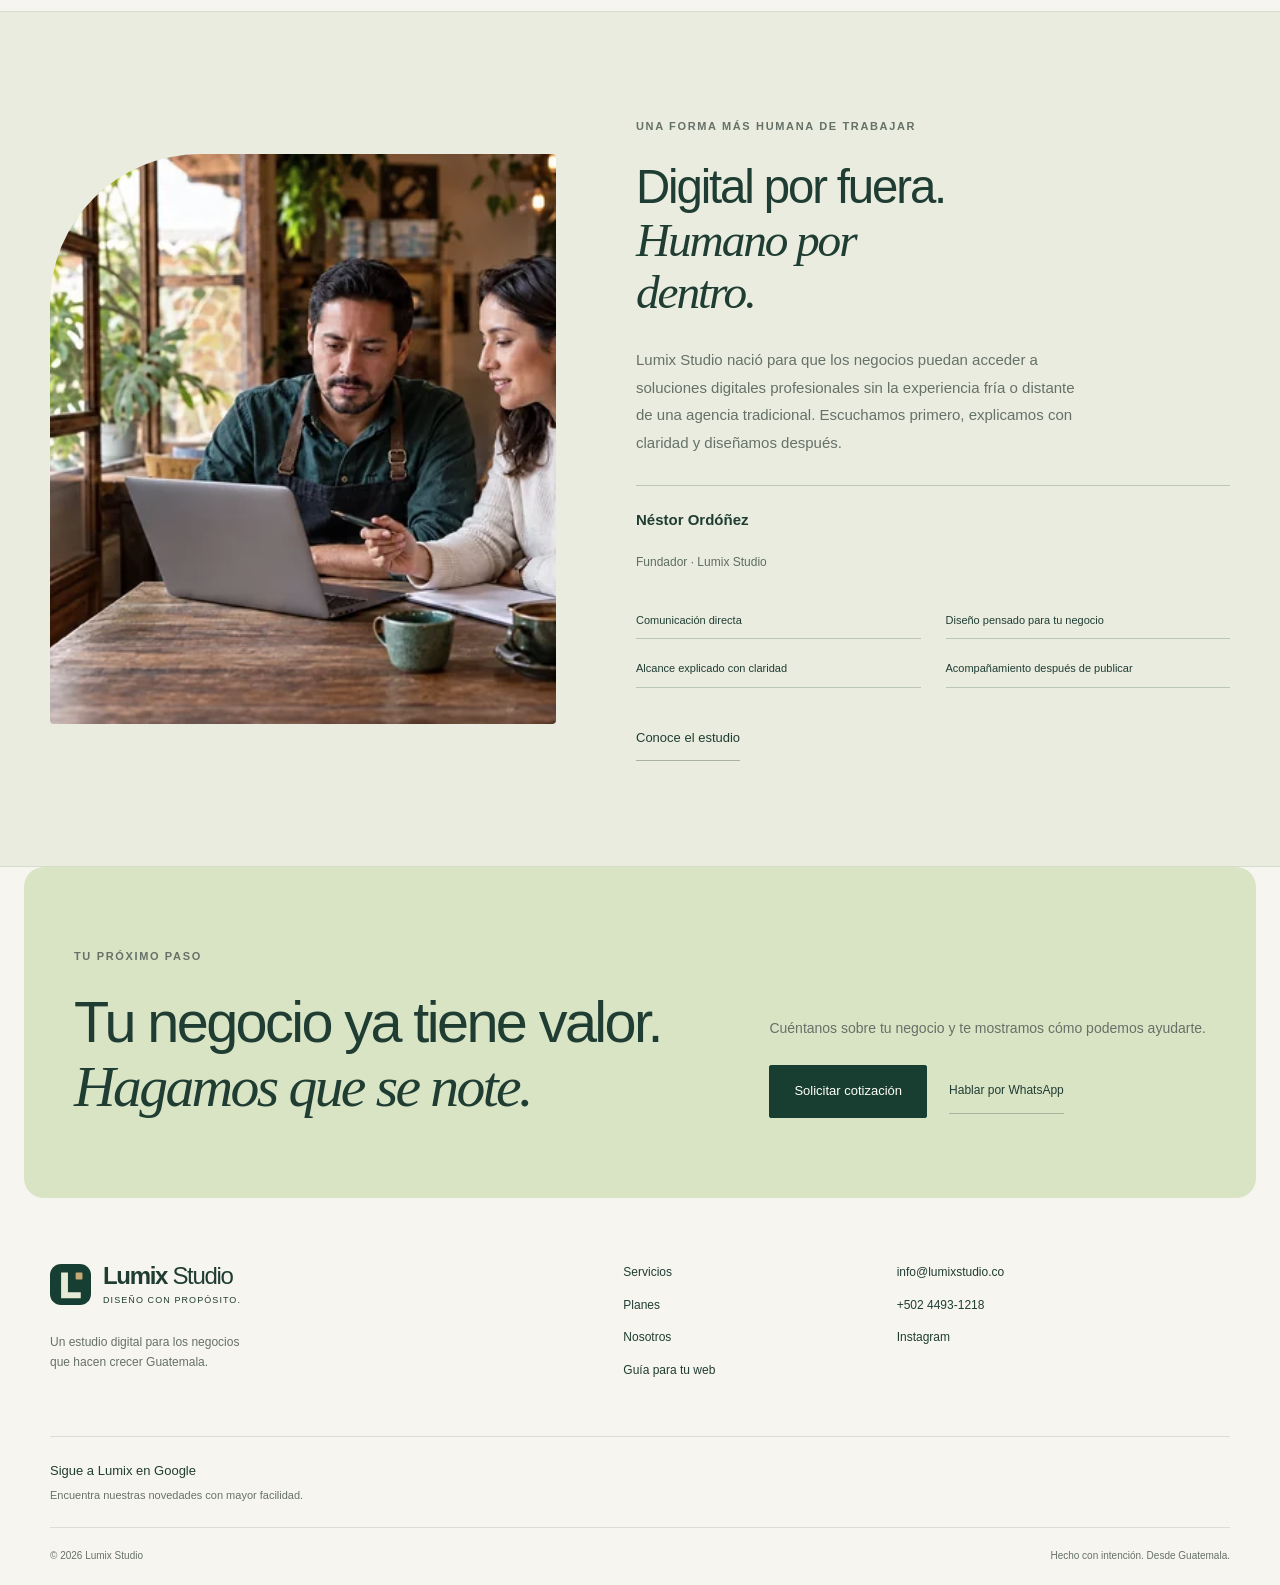
==== commit 73b6a299: "Improve homepage SEO headline and service links" ====
--- a/index.html
+++ b/index.html
@@ -1,5 +1,5 @@
-<!doctype html><html lang="es-GT"><head><meta charset="utf-8"><meta name="viewport" content="width=device-width, initial-scale=1"><title>Páginas web y SEO en Guatemala | Lumix Studio</title><meta name="description" content="Diseñamos páginas web, marcas y sistemas de marketing para que negocios en Guatemala se vean mejor, aparezcan en Google y conviertan visitas en consultas."><meta name="robots" content="index,follow,max-image-preview:large"><meta name="theme-color" content="#f6f5ef"><link rel="canonical" href="https://lumixstudio.co/"><link rel="icon" href="/favicon.svg" type="image/svg+xml"><link rel="preload" as="image" href="/assets/people-cafe-1280.webp" imagesrcset="/assets/people-cafe-640.webp 640w, /assets/people-cafe-1280.webp 1280w" imagesizes="100vw" fetchpriority="high"><meta property="og:type" content="website"><meta property="og:locale" content="es_GT"><meta property="og:site_name" content="Lumix Studio"><meta property="og:title" content="Páginas web y SEO en Guatemala | Lumix Studio"><meta property="og:description" content="Diseñamos páginas web, marcas y sistemas de marketing para que negocios en Guatemala se vean mejor, aparezcan en Google y conviertan visitas en consultas."><meta property="og:url" content="https://lumixstudio.co/"><meta property="og:image" content="https://lumixstudio.co/assets/og-lumix-studio.png"><meta property="og:image:width" content="1200"><meta property="og:image:height" content="630"><meta property="og:image:alt" content="Lumix Studio — diseño web, SEO y automatización en Guatemala"><meta name="twitter:card" content="summary_large_image"><meta name="twitter:title" content="Páginas web y SEO en Guatemala | Lumix Studio"><meta name="twitter:description" content="Diseño de páginas web en Guatemala, SEO local y automatización. Creamos una presencia digital clara para tu negocio. Conversemos sobre tu proyecto."><meta name="twitter:image" content="https://lumixstudio.co/assets/og-lumix-studio.png"><link rel="stylesheet" href="/styles.css?v=6"><link rel="stylesheet" href="/motion.css"><link rel="stylesheet" href="/business.css"><link rel="stylesheet" href="/people.css"><script type="application/ld+json">{"@context":"https://schema.org","@graph":[{"@type":"Organization","@id":"https://lumixstudio.co/#organization","name":"Lumix Studio","url":"https://lumixstudio.co/","logo":"https://lumixstudio.co/favicon.svg","description":"Diseño web, identidad visual, email marketing, SEO local y automatización para negocios en Guatemala.","telephone":"+50244931218","email":"info@lumixstudio.co","sameAs":["https://www.instagram.com/lumixstudio.gt/"],"areaServed":{"@type":"Country","name":"Guatemala"},"founder":{"@type":"Person","name":"Néstor Ordóñez"}},{"@type":"WebSite","@id":"https://lumixstudio.co/#website","url":"https://lumixstudio.co/","name":"Lumix Studio","inLanguage":"es-GT","publisher":{"@id":"https://lumixstudio.co/#organization"}},{"@type":"WebPage","@id":"https://lumixstudio.co/#webpage","url":"https://lumixstudio.co/","name":"Páginas web y SEO en Guatemala | Lumix Studio","description":"Diseño de páginas web en Guatemala, SEO local y automatización. Creamos una presencia digital clara para tu negocio. Conversemos sobre tu proyecto.","inLanguage":"es-GT","isPartOf":{"@id":"https://lumixstudio.co/#website"}}]}</script><script src="/app.js?v=5" defer></script><link rel="stylesheet" href="/conversion.css"><link rel="stylesheet" href="/revision.css"><script async src="https://news.google.com/swg/js/v1/publisher.js"></script></head><body><a class="skip" href="#contenido">Saltar al contenido</a><header class="site-header"><div class="container navigation"><a class="brand" href="/" aria-label="Lumix Studio, inicio"><svg class="brand-mark" viewBox="0 0 48 48" aria-hidden="true"><rect width="48" height="48" rx="13" fill="#163e32"/><path d="M13 10h8v23h15v7H13z" fill="#e6ead6"/><rect x="30" y="10" width="8" height="8" rx="1" fill="#c6aa74"/></svg><span>Lumix<span class="brand-light"> Studio</span><small>Diseño con propósito.</small></span></a><nav id="navigation" aria-label="Navegación principal"><a href="/servicios/" >Servicios</a><a href="/proceso/" >Proceso</a><a href="/planes/" >Planes</a><a href="/nosotros/" >Nosotros</a></nav><a class="nav-cta" href="/contacto/">Hablemos </a><button class="menu-toggle" aria-expanded="false" aria-controls="navigation" aria-label="Abrir menú">Menú <span>＋</span></button></div></header><main id="contenido"><div class="cinema-wrap"><section class="cinema-hero" aria-label="Lumix Studio, diseño para tu negocio"><figure class="cinema-photo"><img decoding="async" src="/assets/people-cafe-1280.webp" srcset="/assets/people-cafe-640.webp 640w, /assets/people-cafe-1280.webp 1280w" sizes="100vw" width="1280" height="853" alt="Una emprendedora recibe a una clienta en su cafetería" fetchpriority="high"></figure><div class="cinema-intro container"><p class="cinema-kicker">Lumix Studio · Guatemala</p><h1>Tu negocio ya tiene valor.<br><em>Hagamos que se note.</em></h1><div class="cinema-copy"><p>Diseñamos experiencias digitales para negocios que quieren verse mejor, hacerse encontrar y convertir visitas en oportunidades.</p><p>Cuéntanos sobre tu negocio y te mostramos cómo podemos ayudarte.</p><div class="cinema-actions"><a class="btn btn-primary" href="/contacto/">Solicitar cotización</a><a class="text-link" href="#proyectos">Ver proyectos</a></div></div><a class="cinema-discover" href="#proyectos">Conoce lo que podemos crear </a></div><div class="cinema-reveal" aria-hidden="true"><span>Una presencia que se siente.</span><p>Tan real<br>como <em>tú.</em></p></div><span class="cinema-credit">Escena ilustrativa · Lumix Studio</span></section></div><section class="conversion-trust" aria-label="Lo que incluye una solución Lumix"><div class="container"><ul><li>Diseño personalizado</li><li>Adaptable a celular</li><li>Dominio, hosting y SSL</li><li>WhatsApp y formularios</li><li>SEO local</li><li>Acompañamiento cercano</li></ul></div></section><section class="motion-services container conversion-services"><div class="section-intro"><div><span class="eyebrow">Lo que resolvemos</span><h2>Más que una página.<br><em>Una presencia que trabaja contigo.</em></h2></div><p>Ayudamos a que tu negocio se vea profesional, sea más fácil de encontrar y convierta el interés en una conversación.</p></div><div class="service-stack">
-<article class="motion-card card-web"><div class="card-copy"><span class="card-index">DISEÑO WEB</span><h3>La primera impresión.<br><em>Una que se queda.</em></h3><p>Una web con tu personalidad. Clara, rápida y cuidada hasta el último detalle, en cualquier pantalla.</p><a class="card-link" href="/diseno-web-guatemala/">Diseñemos tu presencia </a></div><div class="card-demo web-demo"><a class="business-mini" href="#proyectos" aria-label="Explorar ejemplos de páginas web para pequeños negocios"><span>CASA CAFÉ / CONCEPTO WEB</span><img decoding="async" src="/assets/lumix-5.webp" alt="Una conversación en una cafetería de barrio" width="640" height="480" loading="lazy"><strong>Un lugar para conectar.</strong><small>Menú · Ubicación · WhatsApp</small><span class="mini-demo-action">Explora los ejemplos <b aria-hidden="true"></b></span></a></div></article>
-<article class="motion-card card-seo"><div class="card-copy"><span class="card-index">SEO LOCAL</span><h3>Haz que te encuentren.<br><em>Por buenas razones.</em></h3><p>Estructura, contenido y estrategia para que tu negocio sea más fácil de descubrir en buscadores.</p><a class="card-link" href="/seo-local-guatemala/">Construyamos tu visibilidad </a></div><div class="card-demo search-demo" aria-label="Ejemplo ilustrativo de presencia en búsquedas"><div class="search-pill"><span>⌕</span> Tu próximo cliente está buscando…</div><div class="search-result"><small>TU NEGOCIO / GUATEMALA</small><strong>Justo lo que estaba buscando.</strong><p>Una propuesta clara. Información útil.<br>El siguiente paso, a un clic.</p><div class="result-lines"><i></i><i></i></div></div><span class="demo-footnote">Ejemplo de contenido para búsquedas.</span></div></article>
-<article class="motion-card card-auto"><div class="card-copy"><span class="card-index">AUTOMATIZACIÓN</span><h3>Menos pendientes.<br><em>Más posibilidades.</em></h3><p>Conecta consultas, WhatsApp y seguimiento. Diseñamos flujos que te devuelven tiempo para tu negocio.</p><a class="card-link" href="/automatizacion/">Conectemos las piezas </a></div><div class="card-demo flow-demo" aria-label="Ejemplo de flujo de una consulta en tres pasos"><div class="flow-node"><b class="flow-step">01</b><span>Nueva consulta</span></div><div class="flow-connector"><i></i></div><div class="flow-node flow-center"><b class="flow-step">02</b><span>Lumix conecta</span></div><div class="flow-connector"><i></i></div><div class="flow-node"><b class="flow-step">03</b><span>Seguimiento listo</span></div></div></article>
-</div></section><section class="supporting-services container" aria-labelledby="supporting-services-title"><div><span class="eyebrow">También podemos ayudarte con</span><h2 id="supporting-services-title">Una marca coherente.<br><em>Una comunicación que continúa.</em></h2></div><div class="supporting-services-grid"><article><span>Identidad visual</span><h3>Diseño de logotipo</h3><p>Un logotipo claro, versátil y preparado para funcionar en web, redes y materiales de tu negocio.</p></article><article><span>Comunicación directa</span><h3>Email marketing</h3><p>Campañas, boletines y secuencias de correo diseñadas para informar, conectar y dar seguimiento.</p></article></div><a class="text-link" href="/servicios/">Ver todos los servicios</a></section><section id="proyectos" class="business-showcase container"><div class="showcase-intro"><div><span class="eyebrow">Trabajo pensado para abrir oportunidades</span><h2>Proyectos<br><em>Lumix.</em></h2></div><p>No solo diseñamos páginas. Creamos experiencias pensadas para convertir visitas en oportunidades.</p></div><div class="demo-tabs" role="group" aria-label="Elegir ejemplo de negocio"><button type="button" data-demo="cafe" aria-pressed="true" aria-controls="demo-cafe">Cafetería</button><button type="button" data-demo="servicios" aria-pressed="false" aria-controls="demo-servicios">Servicios profesionales</button><button type="button" data-demo="tienda" aria-pressed="false" aria-controls="demo-tienda">Tienda local</button></div><div class="business-demo" id="demo-cafe"><div class="demo-browser"><div class="demo-chrome"><span aria-hidden="true">● ● ●</span><span>Concepto Lumix · Cafetería</span></div><div class="demo-brand"><strong>Casa Café</strong><span>Conócenos &nbsp; / &nbsp; Contacto</span></div><div class="demo-body"><div><small>CAFETERÍA DE BARRIO</small><h3>Tu pausa favorita.<br>A la vuelta de la esquina.</h3><p>Un buen café, algo recién horneado y tiempo para disfrutarlo.</p><a href="/contacto/?servicio=Una%20web%20como%20el%20ejemplo%20de%20Cafeter%C3%ADa" class="demo-sample-link">Quiero algo así </a></div><img decoding="async" src="/assets/lumix-5.webp" alt="Dos personas conversan sobre un negocio en una cafetería" width="1280" height="960" loading="lazy"></div><div class="demo-bottom"><span>Diseño adaptable a celular</span><span>Una experiencia hecha para conectar.</span></div></div><aside class="demo-explanation"><span class="eyebrow">Lo que podemos construir</span><h3>Menú, ubicación y pedidos directos por WhatsApp.</h3><ul><li>Menú fácil de consultar</li><li>Ubicación y horarios claros</li><li>Contacto directo por WhatsApp</li></ul><p>Marca y contenido ilustrativos. El diseño y las funciones de tu proyecto se definen contigo.</p><a class="text-link" href="/planes/">Encuentra tu plan </a></aside><details class="concept-story"><summary>Ver proyecto · Casa Café</summary><div class="concept-story-grid"><div><span>El reto</span><h3>Un menú que no se pierde entre mensajes.</h3><p>Una cafetería recibe las mismas preguntas sobre menú, horarios y ubicación. La página debe ayudar a decidir una visita desde el teléfono.</p></div><div><span>La decisión de diseño</span><p>Damos prioridad al menú, la información práctica y el contacto. La fotografía aporta cercanía; los textos cortos facilitan encontrar lo necesario.</p><span>Qué evaluaríamos</span><p>Revisaríamos consultas del menú, clics en ubicación y contactos para entender si el recorrido resulta útil.</p></div></div><p class="concept-disclosure">Estudio conceptual de Lumix. No es un proyecto de cliente ni representa resultados obtenidos.</p></details></div><div class="business-demo" id="demo-servicios"><div class="demo-browser"><div class="demo-chrome"><span aria-hidden="true">● ● ●</span><span>Concepto Lumix · Servicios profesionales</span></div><div class="demo-brand"><strong>Cerca / Estudio</strong><span>Conócenos &nbsp; / &nbsp; Contacto</span></div><div class="demo-body"><div><small>ASESORÍA PARA TU NEGOCIO</small><h3>Tus ideas, más claras.<br>Tu siguiente paso, también.</h3><p>Una conversación para entender dónde estás y hacia dónde quieres ir.</p><a href="/contacto/?servicio=Una%20web%20como%20el%20ejemplo%20de%20Servicios%20profesionales" class="demo-sample-link">Quiero algo así </a></div><img decoding="async" srcset="/assets/lumix-9-640.webp 640w, /assets/lumix-9.webp 1280w" sizes="(max-width: 760px) calc(100vw - 40px), (max-width: 1100px) 70vw, 100vw" src="/assets/lumix-9.webp" alt="Dos personas revisan una propuesta digital en una mesa de trabajo" width="1280" height="800" loading="lazy"></div><div class="demo-bottom"><span>Diseño adaptable a celular</span><span>Una experiencia hecha para conectar.</span></div></div><aside class="demo-explanation"><span class="eyebrow">Lo que podemos construir</span><h3>Servicios claros y solicitudes de consulta.</h3><ul><li>Servicios explicados con claridad</li><li>Preguntas frecuentes útiles</li><li>Solicitud de consulta</li></ul><p>Marca y contenido ilustrativos. El diseño y las funciones de tu proyecto se definen contigo.</p><a class="text-link" href="/planes/">Encuentra tu plan </a></aside><details class="concept-story"><summary>Ver proyecto · Cerca / Estudio</summary><div class="concept-story-grid"><div><span>El reto</span><h3>Una especialidad que se entiende al primer vistazo.</h3><p>Un negocio de servicios necesita explicar qué resuelve antes de pedir una reunión. Un visitante nuevo todavía no sabe si es la opción adecuada.</p></div><div><span>La decisión de diseño</span><p>Ordenamos especialidad, servicios y preguntas frecuentes antes de la solicitud de consulta. La jerarquía tipográfica ayuda a leer sin esfuerzo.</p><span>Qué evaluaríamos</span><p>Revisaríamos solicitudes de consulta y preguntas recibidas para detectar qué información todavía falta.</p></div></div><p class="concept-disclosure">Estudio conceptual de Lumix. No es un proyecto de cliente ni representa resultados obtenidos.</p></details></div><div class="business-demo" id="demo-tienda"><div class="demo-browser"><div class="demo-chrome"><span aria-hidden="true">● ● ●</span><span>Concepto Lumix · Tienda local</span></div><div class="demo-brand"><strong>Origen / Taller</strong><span>Conócenos &nbsp; / &nbsp; Contacto</span></div><div class="demo-body"><div><small>OBJETOS CON HISTORIA</small><h3>Hecho con manos.<br>Elegido con intención.</h3><p>Descubre piezas que llevan el cuidado de quienes las hacen.</p><a href="/contacto/?servicio=Una%20web%20como%20el%20ejemplo%20de%20Tienda%20local" class="demo-sample-link">Quiero algo así </a></div><img decoding="async" srcset="/assets/lumix-3-640.webp 640w, /assets/lumix-3.webp 1280w" sizes="(max-width: 760px) calc(100vw - 40px), (max-width: 1100px) 70vw, 100vw" src="/assets/lumix-3.webp" alt="Dos personas trabajan juntas en una tienda de productos artesanales" width="1280" height="800" loading="lazy"></div><div class="demo-bottom"><span>Diseño adaptable a celular</span><span>Una experiencia hecha para conectar.</span></div></div><aside class="demo-explanation"><span class="eyebrow">Lo que podemos construir</span><h3>Catálogo visual y consultas de disponibilidad.</h3><ul><li>Catálogo visual de productos</li><li>Historia y personalidad de marca</li><li>Consultas sobre disponibilidad</li></ul><p>Marca y contenido ilustrativos. El diseño y las funciones de tu proyecto se definen contigo.</p><a class="text-link" href="/planes/">Encuentra tu plan </a></aside><details class="concept-story"><summary>Ver proyecto · Origen / Taller</summary><div class="concept-story-grid"><div><span>El reto</span><h3>Un catálogo que abre una conversación.</h3><p>Una tienda local quiere mostrar sus productos sin empezar con una operación de pagos y envíos en línea.</p></div><div><span>La decisión de diseño</span><p>El concepto da protagonismo a las piezas, su historia y las consultas de disponibilidad. Un catálogo por WhatsApp puede ser un primer alcance, sin prometer una tienda completa.</p><span>Qué evaluaríamos</span><p>Revisaríamos consultas sobre productos y disponibilidad para decidir qué funciones conviene desarrollar después.</p></div></div><p class="concept-disclosure">Estudio conceptual de Lumix. No es un proyecto de cliente ni representa resultados obtenidos.</p></details></div></section><section class="lumix-process container" id="como-trabajamos"><div class="process-heading"><div><span class="eyebrow">Cómo trabaja Lumix</span><h2>Un proceso claro.<br><em>Sin complicarte.</em></h2></div><p>Nos encargamos de convertir tus objetivos en una experiencia digital útil. Tú siempre sabes qué estamos construyendo y qué sigue.</p></div><div class="process-list"><article><span class="process-number">01</span><h3>Cuéntanos sobre tu negocio</h3><p>Conocemos tus objetivos, clientes y presencia digital actual.</p></article><article><span class="process-number">02</span><h3>Diseñamos la experiencia</h3><p>Damos forma a una solución visual que se sienta propia y fácil de usar.</p></article><article><span class="process-number">03</span><h3>Construimos y conectamos</h3><p>Integramos web, WhatsApp, formularios, SEO y las funciones acordadas.</p></article><article><span class="process-number">04</span><h3>Publicamos</h3><p>Probamos cada pantalla, configuramos dominio y SSL, y dejamos todo listo.</p></article><article><span class="process-number">05</span><h3>Te acompañamos</h3><p>Seguimos cerca con soporte y Lumix Care cuando el proyecto lo requiere.</p></article></div><a class="text-link process-action" href="/proceso/">Conoce el proceso completo</a></section><section class="founder-trust"><div class="container founder-grid"><figure class="founder-visual"><img decoding="async" srcset="/assets/lumix-1-640.webp 640w, /assets/lumix-1.webp 1280w" sizes="(max-width: 760px) calc(100vw - 40px), 45vw" src="/assets/lumix-1.webp" alt="Dos personas colaboran en la presencia digital de un pequeño negocio" width="1280" height="800" loading="lazy"></figure><div class="founder-copy"><span class="eyebrow">Una forma más humana de trabajar</span><h2>Digital por fuera.<br><em>Humano por dentro.</em></h2><p>Lumix Studio nació para que los negocios puedan acceder a soluciones digitales profesionales sin la experiencia fría o distante de una agencia tradicional. Escuchamos primero, explicamos con claridad y diseñamos después.</p><div class="founder-signature"><strong>Néstor Ordóñez</strong><span>Fundador · Lumix Studio</span></div><ul class="founder-values"><li>Comunicación directa</li><li>Diseño pensado para tu negocio</li><li>Alcance explicado con claridad</li><li>Acompañamiento después de publicar</li></ul><a class="text-link" href="/nosotros/">Conoce el estudio</a></div></div></section><section class="closing conversion-closing"><div class="container closing-inner"><div><span class="eyebrow">Tu próximo paso</span><h2>Tu negocio ya tiene valor.<br><em>Hagamos que se note.</em></h2></div><div><p>Cuéntanos sobre tu negocio y te mostramos cómo podemos ayudarte.</p><div class="closing-actions"><a class="btn btn-primary" href="/contacto/">Solicitar cotización</a><a class="text-link" href="https://wa.me/50244931218?text=Hola%20Lumix%2C%20vi%20su%20p%C3%A1gina%20y%20quisiera%20informaci%C3%B3n%20para%20mejorar%20la%20presencia%20digital%20de%20mi%20negocio." target="_blank" rel="noopener noreferrer">Hablar por WhatsApp</a></div></div></div></section></main><footer><div class="container"><div class="footer-top"><div><a class="brand" href="/" aria-label="Lumix Studio, inicio"><svg class="brand-mark" viewBox="0 0 48 48" aria-hidden="true"><rect width="48" height="48" rx="13" fill="#163e32"/><path d="M13 10h8v23h15v7H13z" fill="#e6ead6"/><rect x="30" y="10" width="8" height="8" rx="1" fill="#c6aa74"/></svg><span>Lumix<span class="brand-light"> Studio</span><small>Diseño con propósito.</small></span></a><p>Un estudio digital para los negocios<br>que hacen crecer Guatemala.</p></div><div class="footer-links"><a href="/servicios/">Servicios</a><a href="/planes/">Planes</a><a href="/nosotros/">Nosotros</a><a href="/guia-pagina-web-guatemala/">Guía para tu web</a></div><div class="footer-links"><a href="mailto:info@lumixstudio.co">info@lumixstudio.co </a><a href="https://wa.me/50244931218?text=Hola%20Lumix%2C%20vi%20su%20p%C3%A1gina%20y%20quisiera%20informaci%C3%B3n%20para%20mejorar%20la%20presencia%20digital%20de%20mi%20negocio." target="_blank" rel="noopener noreferrer">+502 4493-1218 </a><a href="https://www.instagram.com/lumixstudio.gt/" target="_blank" rel="noopener noreferrer">Instagram </a></div></div><div class="preferred-source"><div class="preferred-source-copy"><strong>Sigue a Lumix en Google</strong><span>Encuentra nuestras novedades con mayor facilidad.</span></div><div class="preferred-source-control" google-add-preferred-source-btn data-theme="light" data-lang="es" aria-label="Añadir Lumix Studio como fuente preferida en Google"></div></div><div class="footer-bottom"><span>© 2026 Lumix Studio</span><span>Hecho con intención. Desde Guatemala.</span></div></div></footer><a class="wa-float" href="https://wa.me/50244931218?text=Hola%20Lumix%2C%20vi%20su%20p%C3%A1gina%20y%20quisiera%20informaci%C3%B3n%20para%20mejorar%20la%20presencia%20digital%20de%20mi%20negocio." target="_blank" rel="noopener noreferrer" aria-label="Hablar con Lumix Studio por WhatsApp"> WhatsApp</a></body></html>
+<!doctype html><html lang="es-GT"><head><meta charset="utf-8"><meta name="viewport" content="width=device-width, initial-scale=1"><title>Páginas web y SEO en Guatemala | Lumix Studio</title><meta name="description" content="Diseñamos páginas web, marcas y sistemas de marketing para que negocios en Guatemala se vean mejor, aparezcan en Google y conviertan visitas en consultas."><meta name="robots" content="index,follow,max-image-preview:large"><meta name="theme-color" content="#f6f5ef"><link rel="canonical" href="https://lumixstudio.co/"><link rel="icon" href="/favicon.svg" type="image/svg+xml"><link rel="preload" as="image" href="/assets/people-cafe-1280.webp" imagesrcset="/assets/people-cafe-640.webp 640w, /assets/people-cafe-1280.webp 1280w" imagesizes="100vw" fetchpriority="high"><meta property="og:type" content="website"><meta property="og:locale" content="es_GT"><meta property="og:site_name" content="Lumix Studio"><meta property="og:title" content="Páginas web y SEO en Guatemala | Lumix Studio"><meta property="og:description" content="Diseñamos páginas web, marcas y sistemas de marketing para que negocios en Guatemala se vean mejor, aparezcan en Google y conviertan visitas en consultas."><meta property="og:url" content="https://lumixstudio.co/"><meta property="og:image" content="https://lumixstudio.co/assets/og-lumix-studio.png"><meta property="og:image:width" content="1200"><meta property="og:image:height" content="630"><meta property="og:image:alt" content="Lumix Studio — diseño web, SEO y automatización en Guatemala"><meta name="twitter:card" content="summary_large_image"><meta name="twitter:title" content="Páginas web y SEO en Guatemala | Lumix Studio"><meta name="twitter:description" content="Diseño de páginas web en Guatemala, SEO local y automatización. Creamos una presencia digital clara para tu negocio. Conversemos sobre tu proyecto."><meta name="twitter:image" content="https://lumixstudio.co/assets/og-lumix-studio.png"><link rel="stylesheet" href="/styles.css?v=6"><link rel="stylesheet" href="/motion.css"><link rel="stylesheet" href="/business.css"><link rel="stylesheet" href="/people.css"><script type="application/ld+json">{"@context":"https://schema.org","@graph":[{"@type":"Organization","@id":"https://lumixstudio.co/#organization","name":"Lumix Studio","url":"https://lumixstudio.co/","logo":"https://lumixstudio.co/favicon.svg","description":"Diseño web, identidad visual, email marketing, SEO local y automatización para negocios en Guatemala.","telephone":"+50244931218","email":"info@lumixstudio.co","sameAs":["https://www.instagram.com/lumixstudio.gt/"],"areaServed":{"@type":"Country","name":"Guatemala"},"founder":{"@type":"Person","name":"Néstor Ordóñez"}},{"@type":"WebSite","@id":"https://lumixstudio.co/#website","url":"https://lumixstudio.co/","name":"Lumix Studio","inLanguage":"es-GT","publisher":{"@id":"https://lumixstudio.co/#organization"}},{"@type":"WebPage","@id":"https://lumixstudio.co/#webpage","url":"https://lumixstudio.co/","name":"Páginas web y SEO en Guatemala | Lumix Studio","description":"Diseño de páginas web en Guatemala, SEO local y automatización. Creamos una presencia digital clara para tu negocio. Conversemos sobre tu proyecto.","inLanguage":"es-GT","isPartOf":{"@id":"https://lumixstudio.co/#website"}}]}</script><script src="/app.js?v=5" defer></script><link rel="stylesheet" href="/conversion.css"><link rel="stylesheet" href="/revision.css"><script async src="https://news.google.com/swg/js/v1/publisher.js"></script></head><body><a class="skip" href="#contenido">Saltar al contenido</a><header class="site-header"><div class="container navigation"><a class="brand" href="/" aria-label="Lumix Studio, inicio"><svg class="brand-mark" viewBox="0 0 48 48" aria-hidden="true"><rect width="48" height="48" rx="13" fill="#163e32"/><path d="M13 10h8v23h15v7H13z" fill="#e6ead6"/><rect x="30" y="10" width="8" height="8" rx="1" fill="#c6aa74"/></svg><span>Lumix<span class="brand-light"> Studio</span><small>Diseño con propósito.</small></span></a><nav id="navigation" aria-label="Navegación principal"><a href="/servicios/" >Servicios</a><a href="/proceso/" >Proceso</a><a href="/planes/" >Planes</a><a href="/nosotros/" >Nosotros</a></nav><a class="nav-cta" href="/contacto/">Hablemos </a><button class="menu-toggle" aria-expanded="false" aria-controls="navigation" aria-label="Abrir menú">Menú <span>＋</span></button></div></header><main id="contenido"><div class="cinema-wrap"><section class="cinema-hero" aria-label="Lumix Studio, diseño para tu negocio"><figure class="cinema-photo"><img decoding="async" src="/assets/people-cafe-1280.webp" srcset="/assets/people-cafe-640.webp 640w, /assets/people-cafe-1280.webp 1280w" sizes="100vw" width="1280" height="853" alt="Una emprendedora recibe a una clienta en su cafetería" fetchpriority="high"></figure><div class="cinema-intro container"><p class="cinema-kicker">Lumix Studio · Guatemala</p><h1>Diseño web y SEO en Guatemala.<br><em>Hagamos que tu negocio se note.</em></h1><div class="cinema-copy"><p>Diseñamos experiencias digitales para negocios que quieren verse mejor, hacerse encontrar y convertir visitas en oportunidades.</p><p>Cuéntanos sobre tu negocio y te mostramos cómo podemos ayudarte.</p><div class="cinema-actions"><a class="btn btn-primary" href="/contacto/">Solicitar cotización</a><a class="text-link" href="#proyectos">Ver proyectos</a></div></div><a class="cinema-discover" href="#proyectos">Conoce lo que podemos crear </a></div><div class="cinema-reveal" aria-hidden="true"><p>Tan real<br>como <em>tú.</em></p></div><span class="cinema-credit">Escena ilustrativa · Lumix Studio</span></section></div><section class="conversion-trust" aria-label="Lo que incluye una solución Lumix"><div class="container"><ul><li>Diseño personalizado</li><li>Adaptable a celular</li><li>Dominio, hosting y SSL</li><li>WhatsApp y formularios</li><li>SEO local</li><li>Acompañamiento cercano</li></ul></div></section><section class="motion-services container conversion-services"><div class="section-intro"><div><span class="eyebrow">Lo que resolvemos</span><h2>Más que una página.<br><em>Una presencia que trabaja contigo.</em></h2></div><p>Ayudamos a que tu negocio se vea profesional, sea más fácil de encontrar y convierta el interés en una conversación.</p></div><div class="service-stack">
+<article class="motion-card card-web"><div class="card-copy"><span class="card-index">DISEÑO WEB</span><h3>La primera impresión.<br><em>Una que se queda.</em></h3><p>Una web con tu personalidad. Clara, rápida y cuidada hasta el último detalle, en cualquier pantalla.</p><a class="card-link" href="/diseno-web-guatemala/">Diseño web en Guatemala </a></div><div class="card-demo web-demo"><a class="business-mini" href="#proyectos" aria-label="Explorar ejemplos de páginas web para pequeños negocios"><span>CASA CAFÉ / CONCEPTO WEB</span><img decoding="async" src="/assets/lumix-5.webp" alt="Una conversación en una cafetería de barrio" width="640" height="480" loading="lazy"><strong>Un lugar para conectar.</strong><small>Menú · Ubicación · WhatsApp</small><span class="mini-demo-action">Explora los ejemplos <b aria-hidden="true"></b></span></a></div></article>
+<article class="motion-card card-seo"><div class="card-copy"><span class="card-index">SEO LOCAL</span><h3>Haz que te encuentren.<br><em>Por buenas razones.</em></h3><p>Estructura, contenido y estrategia para que tu negocio sea más fácil de descubrir en buscadores.</p><a class="card-link" href="/seo-local-guatemala/">SEO local en Guatemala </a></div><div class="card-demo search-demo" aria-label="Ejemplo ilustrativo de presencia en búsquedas"><div class="search-pill"><span>⌕</span> Tu próximo cliente está buscando…</div><div class="search-result"><small>TU NEGOCIO / GUATEMALA</small><strong>Justo lo que estaba buscando.</strong><p>Una propuesta clara. Información útil.<br>El siguiente paso, a un clic.</p><div class="result-lines"><i></i><i></i></div></div><span class="demo-footnote">Ejemplo de contenido para búsquedas.</span></div></article>
+<article class="motion-card card-auto"><div class="card-copy"><span class="card-index">AUTOMATIZACIÓN</span><h3>Menos pendientes.<br><em>Más posibilidades.</em></h3><p>Conecta consultas, WhatsApp y seguimiento. Diseñamos flujos que te devuelven tiempo para tu negocio.</p><a class="card-link" href="/automatizacion/">Conectemos las piezas </a></div><div class="card-demo flow-demo" aria-label="Ejemplo de flujo de una consulta en tres pasos"><div class="flow-node"><b class="flow-step">01</b><span>Nueva consulta</span></div><div class="flow-connector"><i></i></div><div class="flow-node flow-center"><b class="flow-step">02</b><span>Lumix conecta</span></div><div class="flow-connector"><i></i></div><div class="flow-node"><b class="flow-step">03</b><span>Seguimiento listo</span></div></div></article>
+</div></section><section class="supporting-services container" aria-labelledby="supporting-services-title"><div><span class="eyebrow">También podemos ayudarte con</span><h2 id="supporting-services-title">Una marca coherente.<br><em>Una comunicación que continúa.</em></h2></div><div class="supporting-services-grid"><article><span>Identidad visual</span><h3>Diseño de logotipo</h3><p>Un logotipo claro, versátil y preparado para funcionar en web, redes y materiales de tu negocio.</p></article><article><span>Comunicación directa</span><h3>Email marketing</h3><p>Campañas, boletines y secuencias de correo diseñadas para informar, conectar y dar seguimiento.</p></article></div><a class="text-link" href="/servicios/">Ver todos los servicios</a></section><section id="proyectos" class="business-showcase container"><div class="showcase-intro"><div><span class="eyebrow">Trabajo pensado para abrir oportunidades</span><h2>Proyectos<br><em>Lumix.</em></h2></div><p>No solo diseñamos páginas. Creamos experiencias pensadas para convertir visitas en oportunidades.</p></div><div class="demo-tabs" role="group" aria-label="Elegir ejemplo de negocio"><button type="button" data-demo="cafe" aria-pressed="true" aria-controls="demo-cafe">Cafetería</button><button type="button" data-demo="servicios" aria-pressed="false" aria-controls="demo-servicios">Servicios profesionales</button><button type="button" data-demo="tienda" aria-pressed="false" aria-controls="demo-tienda">Tienda local</button></div><div class="business-demo" id="demo-cafe"><div class="demo-browser"><div class="demo-chrome"><span aria-hidden="true">● ● ●</span><span>Concepto Lumix · Cafetería</span></div><div class="demo-brand"><strong>Casa Café</strong><span>Conócenos &nbsp; / &nbsp; Contacto</span></div><div class="demo-body"><div><small>CAFETERÍA DE BARRIO</small><h3>Tu pausa favorita.<br>A la vuelta de la esquina.</h3><p>Un buen café, algo recién horneado y tiempo para disfrutarlo.</p><a href="/contacto/?servicio=Una%20web%20como%20el%20ejemplo%20de%20Cafeter%C3%ADa" class="demo-sample-link">Quiero algo así </a></div><img decoding="async" src="/assets/lumix-5.webp" alt="Dos personas conversan sobre un negocio en una cafetería" width="1280" height="960" loading="lazy"></div><div class="demo-bottom"><span>Diseño adaptable a celular</span><span>Una experiencia hecha para conectar.</span></div></div><aside class="demo-explanation"><span class="eyebrow">Lo que podemos construir</span><h3>Menú, ubicación y pedidos directos por WhatsApp.</h3><ul><li>Menú fácil de consultar</li><li>Ubicación y horarios claros</li><li>Contacto directo por WhatsApp</li></ul><p>Marca y contenido ilustrativos. El diseño y las funciones de tu proyecto se definen contigo.</p><a class="text-link" href="/planes/">Encuentra tu plan </a></aside><details class="concept-story"><summary>Ver proyecto · Casa Café</summary><div class="concept-story-grid"><div><span>El reto</span><h3>Un menú que no se pierde entre mensajes.</h3><p>Una cafetería recibe las mismas preguntas sobre menú, horarios y ubicación. La página debe ayudar a decidir una visita desde el teléfono.</p></div><div><span>La decisión de diseño</span><p>Damos prioridad al menú, la información práctica y el contacto. La fotografía aporta cercanía; los textos cortos facilitan encontrar lo necesario.</p><span>Qué evaluaríamos</span><p>Revisaríamos consultas del menú, clics en ubicación y contactos para entender si el recorrido resulta útil.</p></div></div><p class="concept-disclosure">Estudio conceptual de Lumix. No es un proyecto de cliente ni representa resultados obtenidos.</p></details></div><div class="business-demo" id="demo-servicios"><div class="demo-browser"><div class="demo-chrome"><span aria-hidden="true">● ● ●</span><span>Concepto Lumix · Servicios profesionales</span></div><div class="demo-brand"><strong>Cerca / Estudio</strong><span>Conócenos &nbsp; / &nbsp; Contacto</span></div><div class="demo-body"><div><small>ASESORÍA PARA TU NEGOCIO</small><h3>Tus ideas, más claras.<br>Tu siguiente paso, también.</h3><p>Una conversación para entender dónde estás y hacia dónde quieres ir.</p><a href="/contacto/?servicio=Una%20web%20como%20el%20ejemplo%20de%20Servicios%20profesionales" class="demo-sample-link">Quiero algo así </a></div><img decoding="async" srcset="/assets/lumix-9-640.webp 640w, /assets/lumix-9.webp 1280w" sizes="(max-width: 760px) calc(100vw - 40px), (max-width: 1100px) 70vw, 100vw" src="/assets/lumix-9.webp" alt="Dos personas revisan una propuesta digital en una mesa de trabajo" width="1280" height="800" loading="lazy"></div><div class="demo-bottom"><span>Diseño adaptable a celular</span><span>Una experiencia hecha para conectar.</span></div></div><aside class="demo-explanation"><span class="eyebrow">Lo que podemos construir</span><h3>Servicios claros y solicitudes de consulta.</h3><ul><li>Servicios explicados con claridad</li><li>Preguntas frecuentes útiles</li><li>Solicitud de consulta</li></ul><p>Marca y contenido ilustrativos. El diseño y las funciones de tu proyecto se definen contigo.</p><a class="text-link" href="/planes/">Encuentra tu plan </a></aside><details class="concept-story"><summary>Ver proyecto · Cerca / Estudio</summary><div class="concept-story-grid"><div><span>El reto</span><h3>Una especialidad que se entiende al primer vistazo.</h3><p>Un negocio de servicios necesita explicar qué resuelve antes de pedir una reunión. Un visitante nuevo todavía no sabe si es la opción adecuada.</p></div><div><span>La decisión de diseño</span><p>Ordenamos especialidad, servicios y preguntas frecuentes antes de la solicitud de consulta. La jerarquía tipográfica ayuda a leer sin esfuerzo.</p><span>Qué evaluaríamos</span><p>Revisaríamos solicitudes de consulta y preguntas recibidas para detectar qué información todavía falta.</p></div></div><p class="concept-disclosure">Estudio conceptual de Lumix. No es un proyecto de cliente ni representa resultados obtenidos.</p></details></div><div class="business-demo" id="demo-tienda"><div class="demo-browser"><div class="demo-chrome"><span aria-hidden="true">● ● ●</span><span>Concepto Lumix · Tienda local</span></div><div class="demo-brand"><strong>Origen / Taller</strong><span>Conócenos &nbsp; / &nbsp; Contacto</span></div><div class="demo-body"><div><small>OBJETOS CON HISTORIA</small><h3>Hecho con manos.<br>Elegido con intención.</h3><p>Descubre piezas que llevan el cuidado de quienes las hacen.</p><a href="/contacto/?servicio=Una%20web%20como%20el%20ejemplo%20de%20Tienda%20local" class="demo-sample-link">Quiero algo así </a></div><img decoding="async" srcset="/assets/lumix-3-640.webp 640w, /assets/lumix-3.webp 1280w" sizes="(max-width: 760px) calc(100vw - 40px), (max-width: 1100px) 70vw, 100vw" src="/assets/lumix-3.webp" alt="Dos personas trabajan juntas en una tienda de productos artesanales" width="1280" height="800" loading="lazy"></div><div class="demo-bottom"><span>Diseño adaptable a celular</span><span>Una experiencia hecha para conectar.</span></div></div><aside class="demo-explanation"><span class="eyebrow">Lo que podemos construir</span><h3>Catálogo visual y consultas de disponibilidad.</h3><ul><li>Catálogo visual de productos</li><li>Historia y personalidad de marca</li><li>Consultas sobre disponibilidad</li></ul><p>Marca y contenido ilustrativos. El diseño y las funciones de tu proyecto se definen contigo.</p><a class="text-link" href="/planes/">Encuentra tu plan </a></aside><details class="concept-story"><summary>Ver proyecto · Origen / Taller</summary><div class="concept-story-grid"><div><span>El reto</span><h3>Un catálogo que abre una conversación.</h3><p>Una tienda local quiere mostrar sus productos sin empezar con una operación de pagos y envíos en línea.</p></div><div><span>La decisión de diseño</span><p>El concepto da protagonismo a las piezas, su historia y las consultas de disponibilidad. Un catálogo por WhatsApp puede ser un primer alcance, sin prometer una tienda completa.</p><span>Qué evaluaríamos</span><p>Revisaríamos consultas sobre productos y disponibilidad para decidir qué funciones conviene desarrollar después.</p></div></div><p class="concept-disclosure">Estudio conceptual de Lumix. No es un proyecto de cliente ni representa resultados obtenidos.</p></details></div></section><section class="lumix-process container" id="como-trabajamos"><div class="process-heading"><div><span class="eyebrow">Cómo trabaja Lumix</span><h2>Un proceso claro.<br><em>Sin complicarte.</em></h2></div><p>Nos encargamos de convertir tus objetivos en una experiencia digital útil. Tú siempre sabes qué estamos construyendo y qué sigue.</p></div><div class="process-list"><article><span class="process-number">01</span><h3>Cuéntanos sobre tu negocio</h3><p>Conocemos tus objetivos, clientes y presencia digital actual.</p></article><article><span class="process-number">02</span><h3>Diseñamos la experiencia</h3><p>Damos forma a una solución visual que se sienta propia y fácil de usar.</p></article><article><span class="process-number">03</span><h3>Construimos y conectamos</h3><p>Integramos web, WhatsApp, formularios, SEO y las funciones acordadas.</p></article><article><span class="process-number">04</span><h3>Publicamos</h3><p>Probamos cada pantalla, configuramos dominio y SSL, y dejamos todo listo.</p></article><article><span class="process-number">05</span><h3>Te acompañamos</h3><p>Seguimos cerca con soporte y Lumix Care cuando el proyecto lo requiere.</p></article></div><a class="text-link process-action" href="/proceso/">Conoce el proceso completo</a></section><section class="founder-trust"><div class="container founder-grid"><figure class="founder-visual"><img decoding="async" srcset="/assets/lumix-1-640.webp 640w, /assets/lumix-1.webp 1280w" sizes="(max-width: 760px) calc(100vw - 40px), 45vw" src="/assets/lumix-1.webp" alt="Dos personas colaboran en la presencia digital de un pequeño negocio" width="1280" height="800" loading="lazy"></figure><div class="founder-copy"><span class="eyebrow">Una forma más humana de trabajar</span><h2>Digital por fuera.<br><em>Humano por dentro.</em></h2><p>Lumix Studio nació para que los negocios puedan acceder a soluciones digitales profesionales sin la experiencia fría o distante de una agencia tradicional. Escuchamos primero, explicamos con claridad y diseñamos después.</p><div class="founder-signature"><strong>Néstor Ordóñez</strong><span>Fundador · Lumix Studio</span></div><ul class="founder-values"><li>Comunicación directa</li><li>Diseño pensado para tu negocio</li><li>Alcance explicado con claridad</li><li>Acompañamiento después de publicar</li></ul><a class="text-link" href="/nosotros/">Conoce el estudio</a></div></div></section><section class="closing conversion-closing"><div class="container closing-inner"><div><span class="eyebrow">Tu próximo paso</span><h2>Tu negocio ya tiene valor.<br><em>Hagamos que se note.</em></h2></div><div><p>Cuéntanos sobre tu negocio y te mostramos cómo podemos ayudarte.</p><div class="closing-actions"><a class="btn btn-primary" href="/contacto/">Solicitar cotización</a><a class="text-link" href="https://wa.me/50244931218?text=Hola%20Lumix%2C%20vi%20su%20p%C3%A1gina%20y%20quisiera%20informaci%C3%B3n%20para%20mejorar%20la%20presencia%20digital%20de%20mi%20negocio." target="_blank" rel="noopener noreferrer">Hablar por WhatsApp</a></div></div></div></section></main><footer><div class="container"><div class="footer-top"><div><a class="brand" href="/" aria-label="Lumix Studio, inicio"><svg class="brand-mark" viewBox="0 0 48 48" aria-hidden="true"><rect width="48" height="48" rx="13" fill="#163e32"/><path d="M13 10h8v23h15v7H13z" fill="#e6ead6"/><rect x="30" y="10" width="8" height="8" rx="1" fill="#c6aa74"/></svg><span>Lumix<span class="brand-light"> Studio</span><small>Diseño con propósito.</small></span></a><p>Un estudio digital para los negocios<br>que hacen crecer Guatemala.</p></div><div class="footer-links"><a href="/servicios/">Servicios</a><a href="/planes/">Planes</a><a href="/nosotros/">Nosotros</a><a href="/guia-pagina-web-guatemala/">Guía para tu web</a></div><div class="footer-links"><a href="mailto:info@lumixstudio.co">info@lumixstudio.co </a><a href="https://wa.me/50244931218?text=Hola%20Lumix%2C%20vi%20su%20p%C3%A1gina%20y%20quisiera%20informaci%C3%B3n%20para%20mejorar%20la%20presencia%20digital%20de%20mi%20negocio." target="_blank" rel="noopener noreferrer">+502 4493-1218 </a><a href="https://www.instagram.com/lumixstudio.gt/" target="_blank" rel="noopener noreferrer">Instagram </a></div></div><div class="preferred-source"><div class="preferred-source-copy"><strong>Sigue a Lumix en Google</strong><span>Encuentra nuestras novedades con mayor facilidad.</span></div><div class="preferred-source-control" google-add-preferred-source-btn data-theme="light" data-lang="es" aria-label="Añadir Lumix Studio como fuente preferida en Google"></div></div><div class="footer-bottom"><span>© 2026 Lumix Studio</span><span>Hecho con intención. Desde Guatemala.</span></div></div></footer><a class="wa-float" href="https://wa.me/50244931218?text=Hola%20Lumix%2C%20vi%20su%20p%C3%A1gina%20y%20quisiera%20informaci%C3%B3n%20para%20mejorar%20la%20presencia%20digital%20de%20mi%20negocio." target="_blank" rel="noopener noreferrer" aria-label="Hablar con Lumix Studio por WhatsApp"> WhatsApp</a></body></html>
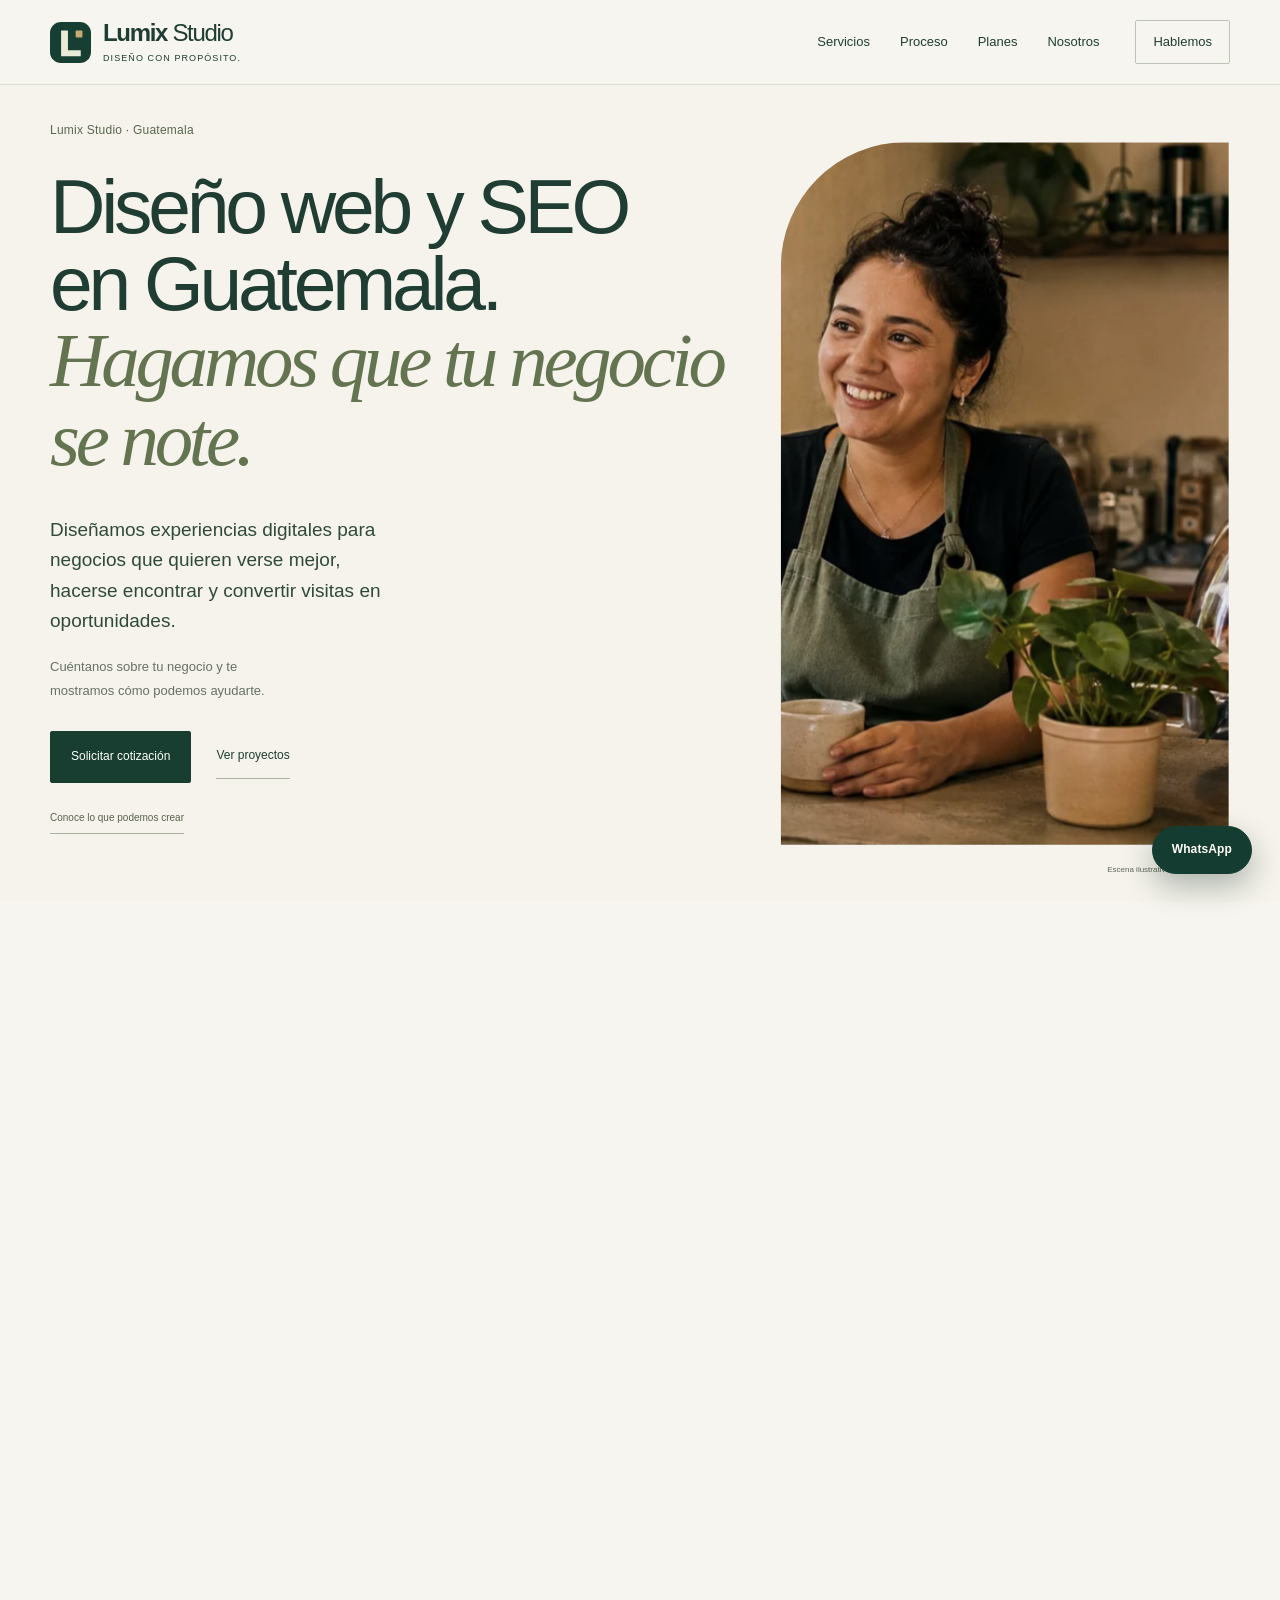
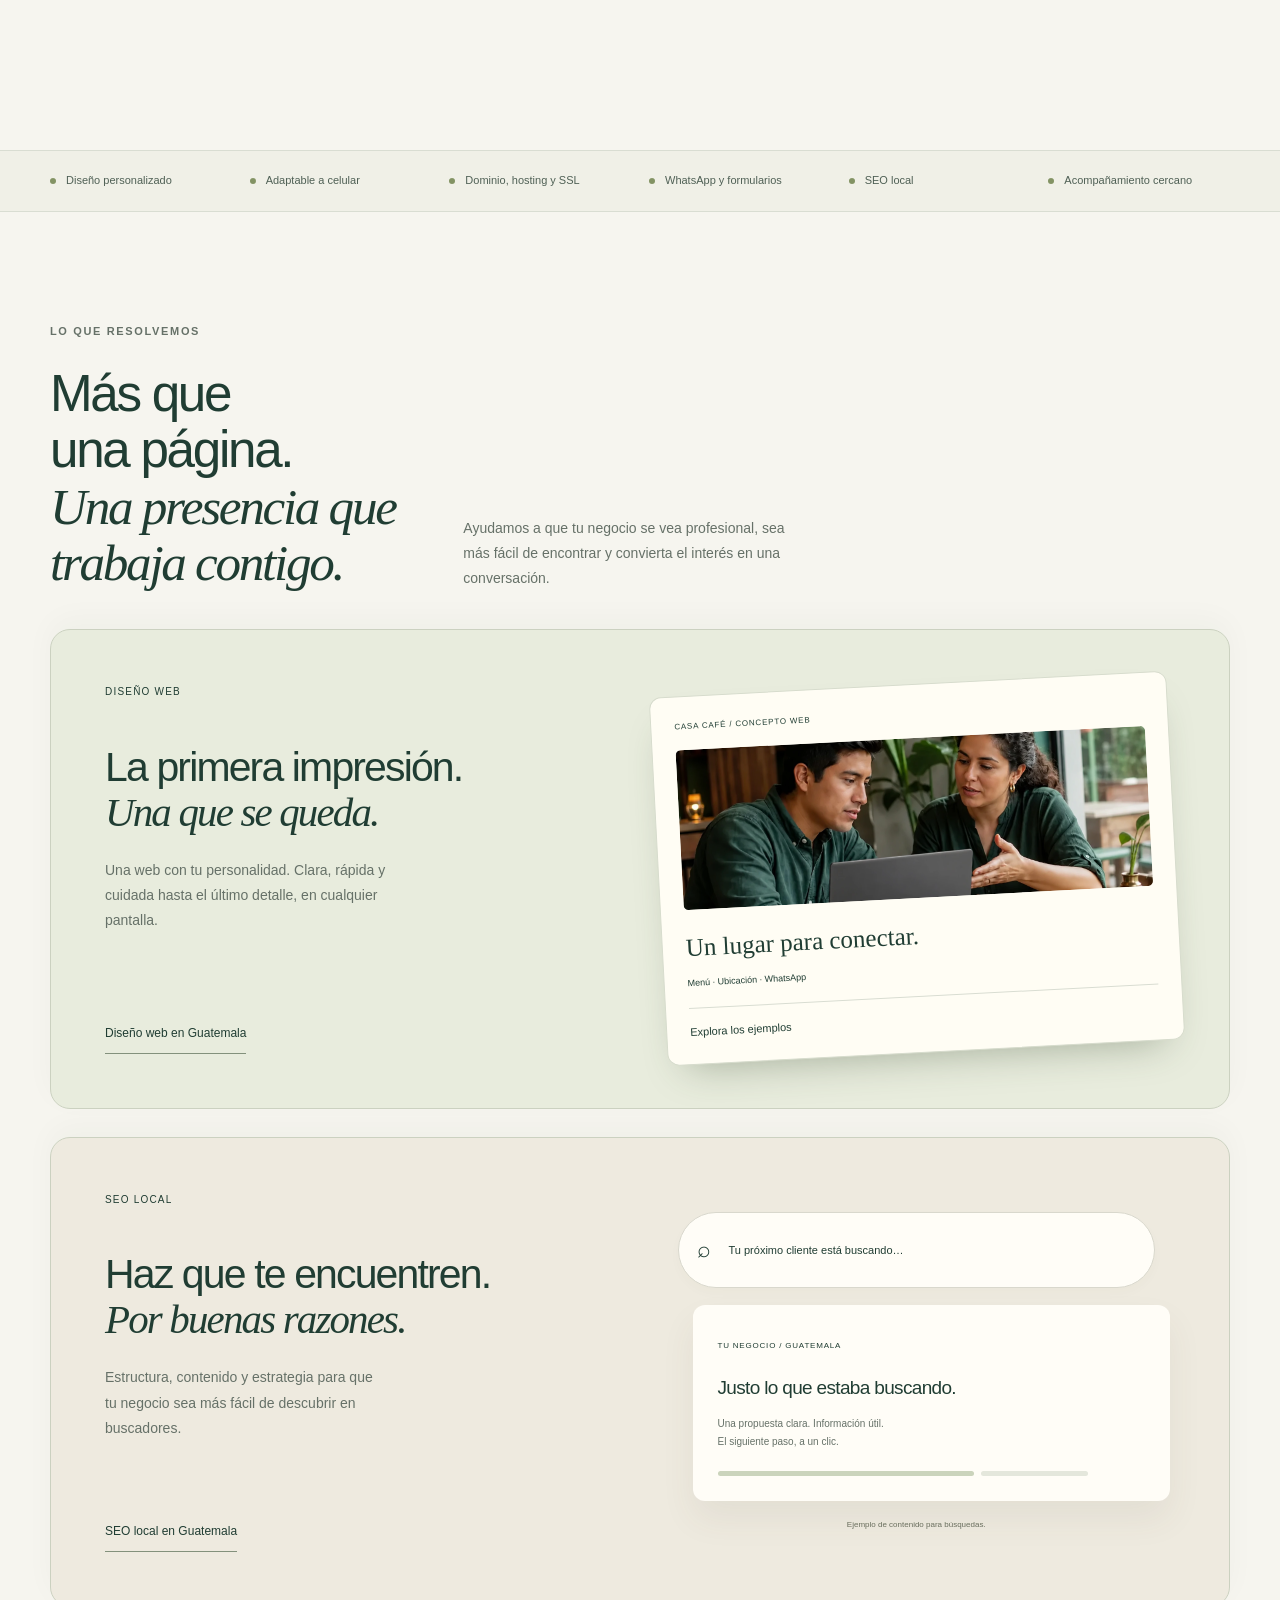
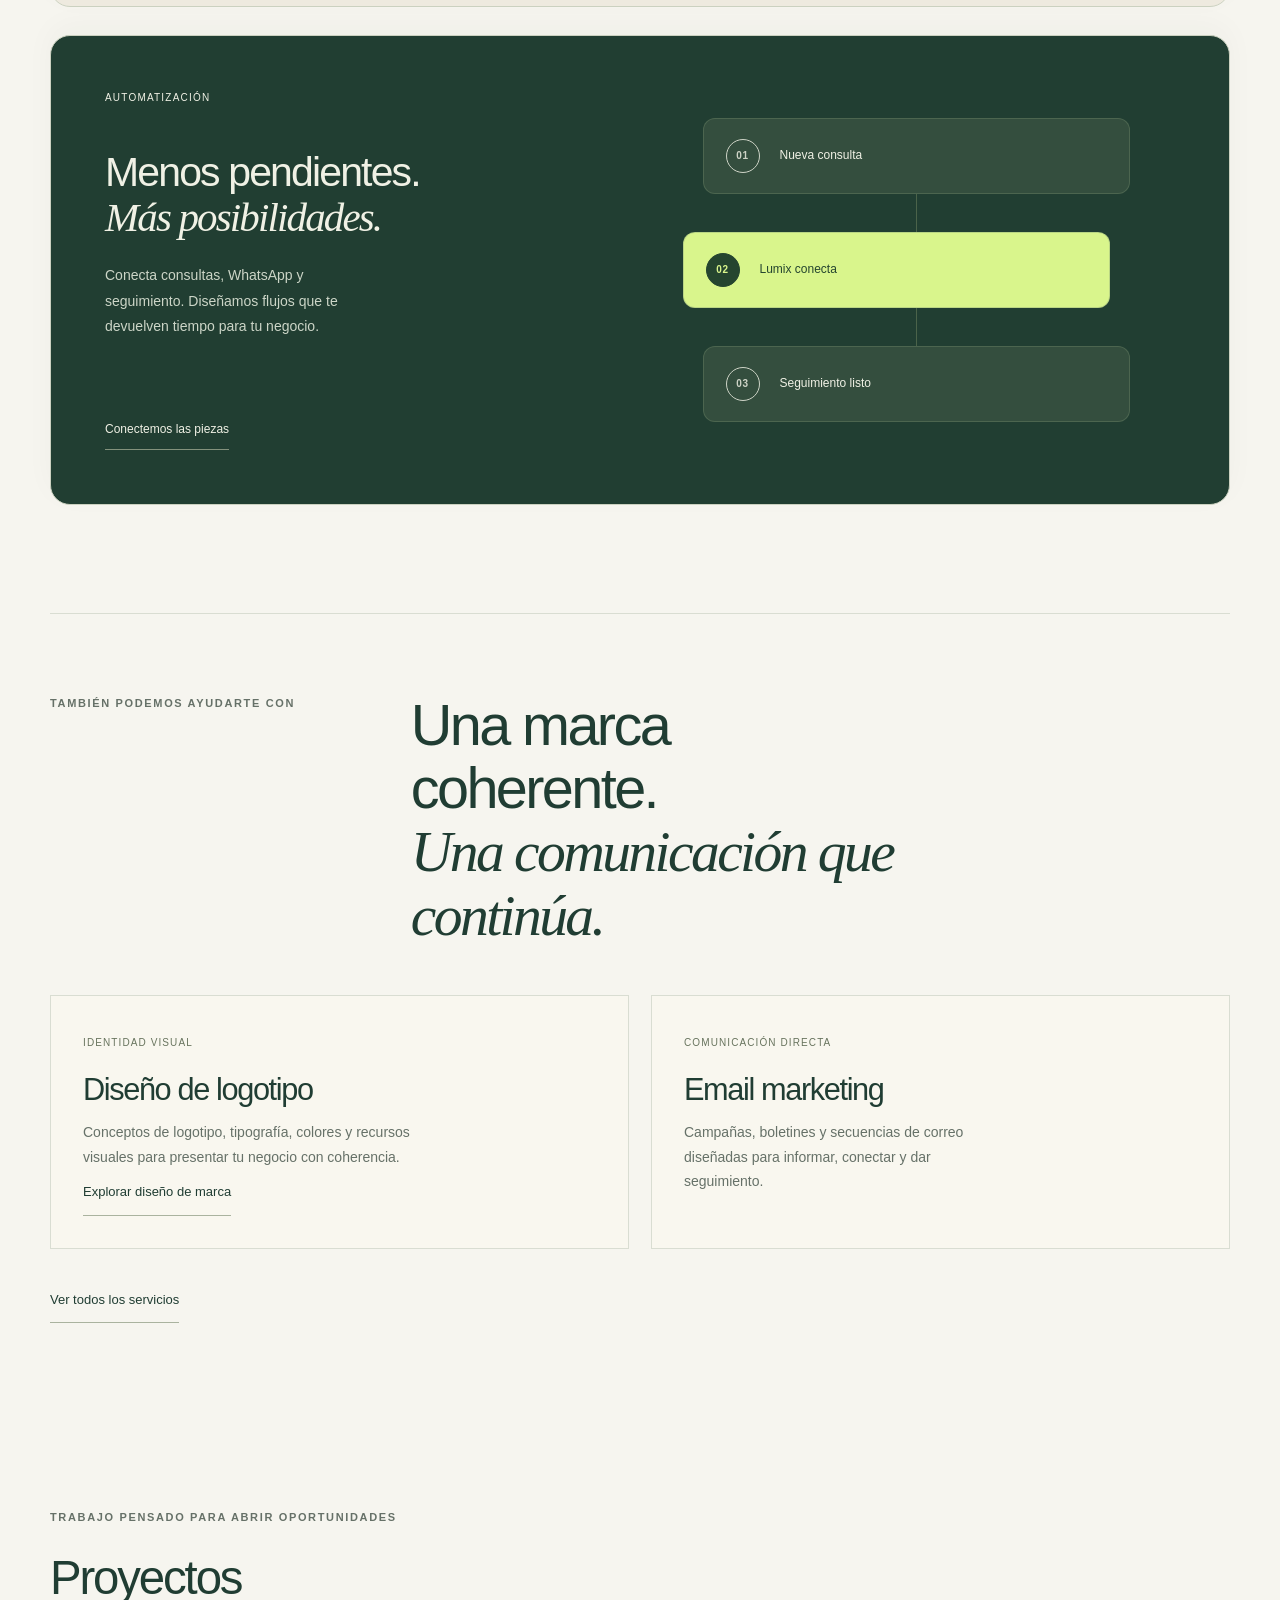
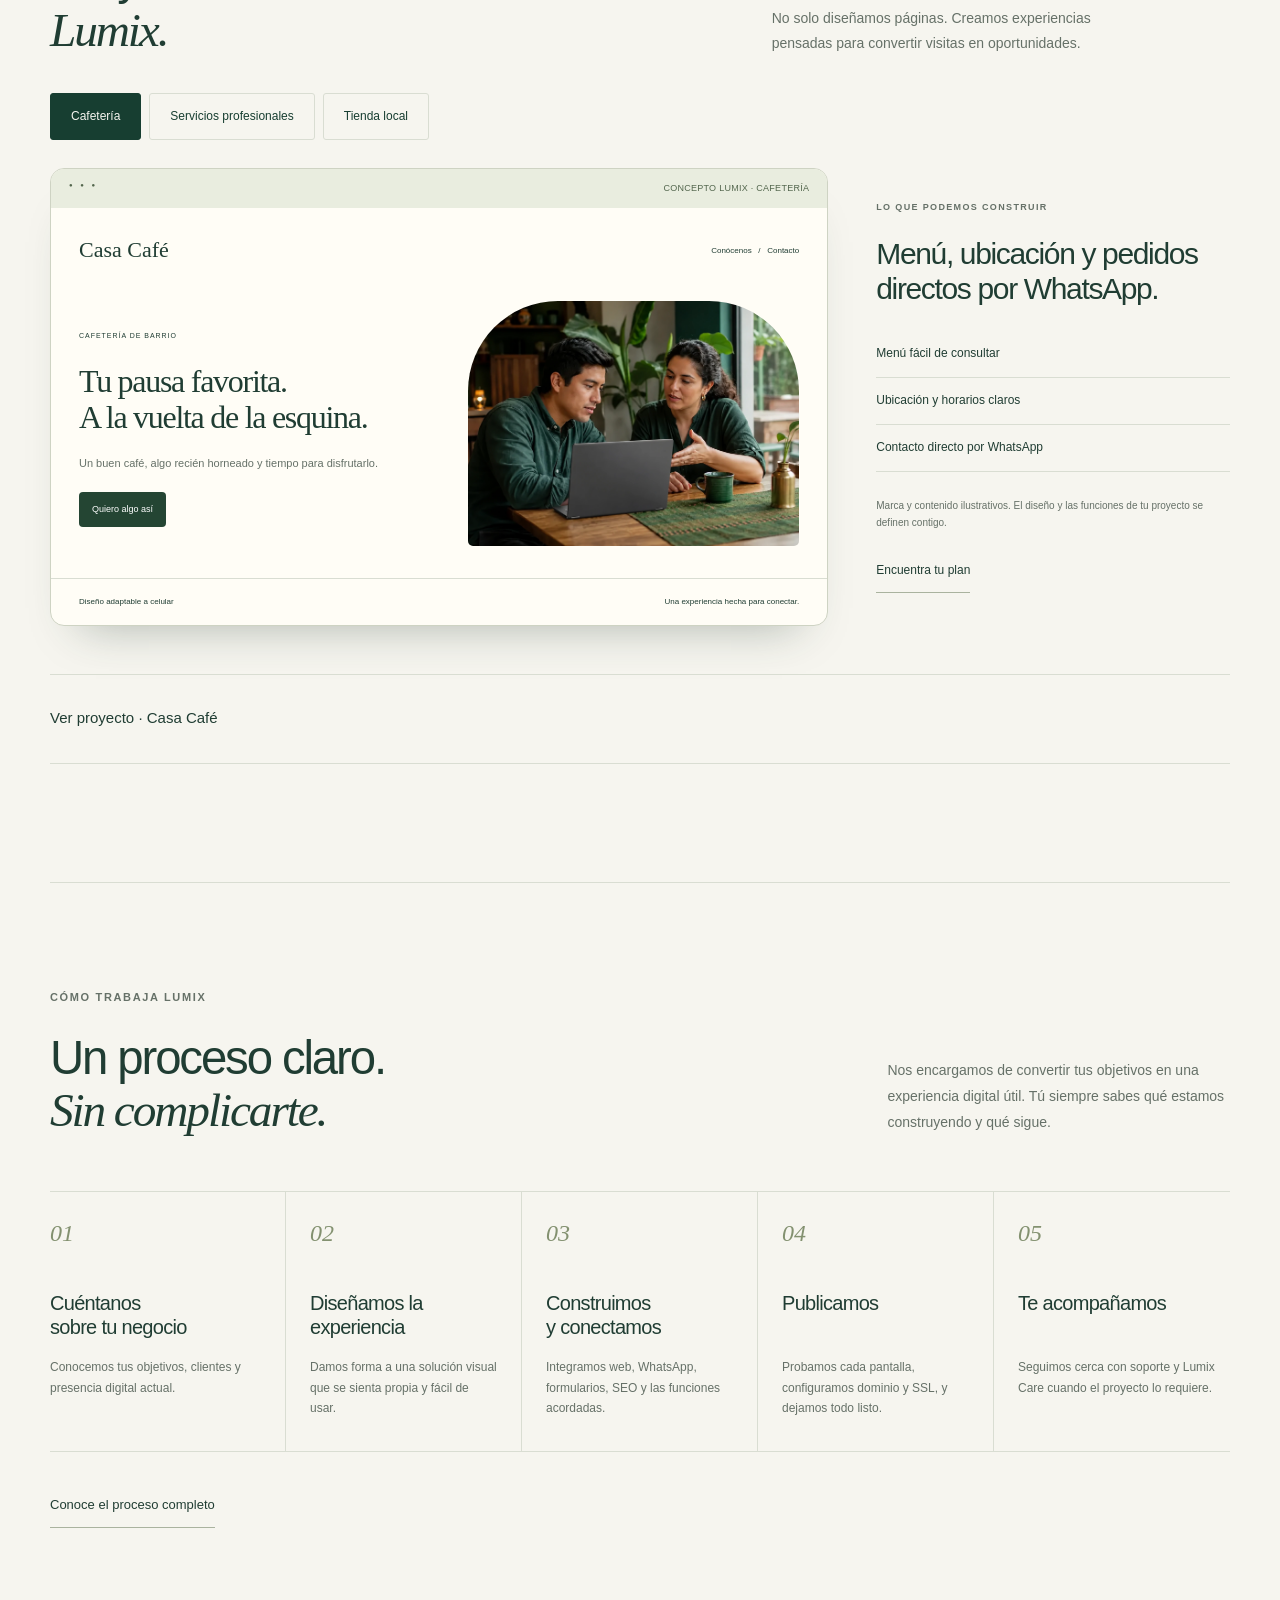
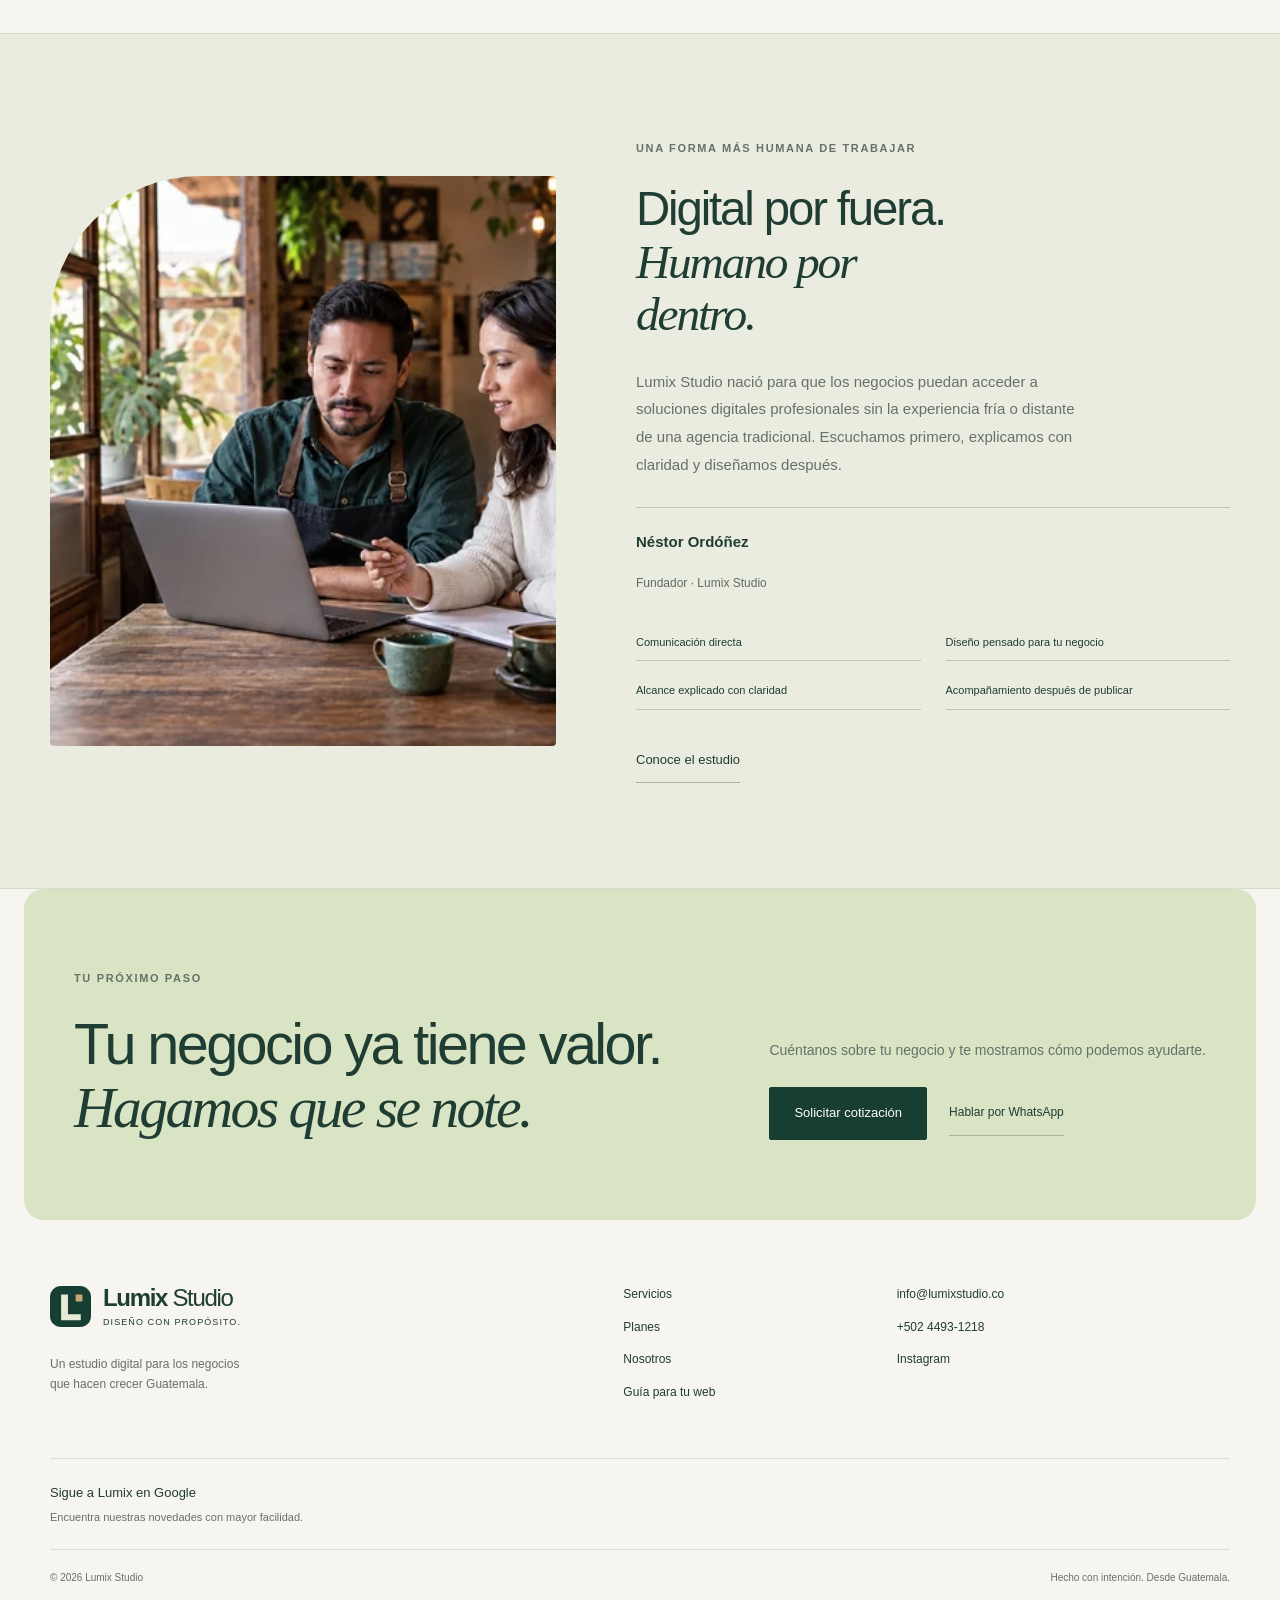
==== commit 5bcd3b0f: "Add branding page links and refresh sitemap" ====
--- a/index.html
+++ b/index.html
@@ -2,4 +2,4 @@
 <article class="motion-card card-web"><div class="card-copy"><span class="card-index">DISEÑO WEB</span><h3>La primera impresión.<br><em>Una que se queda.</em></h3><p>Una web con tu personalidad. Clara, rápida y cuidada hasta el último detalle, en cualquier pantalla.</p><a class="card-link" href="/diseno-web-guatemala/">Diseño web en Guatemala </a></div><div class="card-demo web-demo"><a class="business-mini" href="#proyectos" aria-label="Explorar ejemplos de páginas web para pequeños negocios"><span>CASA CAFÉ / CONCEPTO WEB</span><img decoding="async" src="/assets/lumix-5.webp" alt="Una conversación en una cafetería de barrio" width="640" height="480" loading="lazy"><strong>Un lugar para conectar.</strong><small>Menú · Ubicación · WhatsApp</small><span class="mini-demo-action">Explora los ejemplos <b aria-hidden="true"></b></span></a></div></article>
 <article class="motion-card card-seo"><div class="card-copy"><span class="card-index">SEO LOCAL</span><h3>Haz que te encuentren.<br><em>Por buenas razones.</em></h3><p>Estructura, contenido y estrategia para que tu negocio sea más fácil de descubrir en buscadores.</p><a class="card-link" href="/seo-local-guatemala/">SEO local en Guatemala </a></div><div class="card-demo search-demo" aria-label="Ejemplo ilustrativo de presencia en búsquedas"><div class="search-pill"><span>⌕</span> Tu próximo cliente está buscando…</div><div class="search-result"><small>TU NEGOCIO / GUATEMALA</small><strong>Justo lo que estaba buscando.</strong><p>Una propuesta clara. Información útil.<br>El siguiente paso, a un clic.</p><div class="result-lines"><i></i><i></i></div></div><span class="demo-footnote">Ejemplo de contenido para búsquedas.</span></div></article>
 <article class="motion-card card-auto"><div class="card-copy"><span class="card-index">AUTOMATIZACIÓN</span><h3>Menos pendientes.<br><em>Más posibilidades.</em></h3><p>Conecta consultas, WhatsApp y seguimiento. Diseñamos flujos que te devuelven tiempo para tu negocio.</p><a class="card-link" href="/automatizacion/">Conectemos las piezas </a></div><div class="card-demo flow-demo" aria-label="Ejemplo de flujo de una consulta en tres pasos"><div class="flow-node"><b class="flow-step">01</b><span>Nueva consulta</span></div><div class="flow-connector"><i></i></div><div class="flow-node flow-center"><b class="flow-step">02</b><span>Lumix conecta</span></div><div class="flow-connector"><i></i></div><div class="flow-node"><b class="flow-step">03</b><span>Seguimiento listo</span></div></div></article>
-</div></section><section class="supporting-services container" aria-labelledby="supporting-services-title"><div><span class="eyebrow">También podemos ayudarte con</span><h2 id="supporting-services-title">Una marca coherente.<br><em>Una comunicación que continúa.</em></h2></div><div class="supporting-services-grid"><article><span>Identidad visual</span><h3>Diseño de logotipo</h3><p>Un logotipo claro, versátil y preparado para funcionar en web, redes y materiales de tu negocio.</p></article><article><span>Comunicación directa</span><h3>Email marketing</h3><p>Campañas, boletines y secuencias de correo diseñadas para informar, conectar y dar seguimiento.</p></article></div><a class="text-link" href="/servicios/">Ver todos los servicios</a></section><section id="proyectos" class="business-showcase container"><div class="showcase-intro"><div><span class="eyebrow">Trabajo pensado para abrir oportunidades</span><h2>Proyectos<br><em>Lumix.</em></h2></div><p>No solo diseñamos páginas. Creamos experiencias pensadas para convertir visitas en oportunidades.</p></div><div class="demo-tabs" role="group" aria-label="Elegir ejemplo de negocio"><button type="button" data-demo="cafe" aria-pressed="true" aria-controls="demo-cafe">Cafetería</button><button type="button" data-demo="servicios" aria-pressed="false" aria-controls="demo-servicios">Servicios profesionales</button><button type="button" data-demo="tienda" aria-pressed="false" aria-controls="demo-tienda">Tienda local</button></div><div class="business-demo" id="demo-cafe"><div class="demo-browser"><div class="demo-chrome"><span aria-hidden="true">● ● ●</span><span>Concepto Lumix · Cafetería</span></div><div class="demo-brand"><strong>Casa Café</strong><span>Conócenos &nbsp; / &nbsp; Contacto</span></div><div class="demo-body"><div><small>CAFETERÍA DE BARRIO</small><h3>Tu pausa favorita.<br>A la vuelta de la esquina.</h3><p>Un buen café, algo recién horneado y tiempo para disfrutarlo.</p><a href="/contacto/?servicio=Una%20web%20como%20el%20ejemplo%20de%20Cafeter%C3%ADa" class="demo-sample-link">Quiero algo así </a></div><img decoding="async" src="/assets/lumix-5.webp" alt="Dos personas conversan sobre un negocio en una cafetería" width="1280" height="960" loading="lazy"></div><div class="demo-bottom"><span>Diseño adaptable a celular</span><span>Una experiencia hecha para conectar.</span></div></div><aside class="demo-explanation"><span class="eyebrow">Lo que podemos construir</span><h3>Menú, ubicación y pedidos directos por WhatsApp.</h3><ul><li>Menú fácil de consultar</li><li>Ubicación y horarios claros</li><li>Contacto directo por WhatsApp</li></ul><p>Marca y contenido ilustrativos. El diseño y las funciones de tu proyecto se definen contigo.</p><a class="text-link" href="/planes/">Encuentra tu plan </a></aside><details class="concept-story"><summary>Ver proyecto · Casa Café</summary><div class="concept-story-grid"><div><span>El reto</span><h3>Un menú que no se pierde entre mensajes.</h3><p>Una cafetería recibe las mismas preguntas sobre menú, horarios y ubicación. La página debe ayudar a decidir una visita desde el teléfono.</p></div><div><span>La decisión de diseño</span><p>Damos prioridad al menú, la información práctica y el contacto. La fotografía aporta cercanía; los textos cortos facilitan encontrar lo necesario.</p><span>Qué evaluaríamos</span><p>Revisaríamos consultas del menú, clics en ubicación y contactos para entender si el recorrido resulta útil.</p></div></div><p class="concept-disclosure">Estudio conceptual de Lumix. No es un proyecto de cliente ni representa resultados obtenidos.</p></details></div><div class="business-demo" id="demo-servicios"><div class="demo-browser"><div class="demo-chrome"><span aria-hidden="true">● ● ●</span><span>Concepto Lumix · Servicios profesionales</span></div><div class="demo-brand"><strong>Cerca / Estudio</strong><span>Conócenos &nbsp; / &nbsp; Contacto</span></div><div class="demo-body"><div><small>ASESORÍA PARA TU NEGOCIO</small><h3>Tus ideas, más claras.<br>Tu siguiente paso, también.</h3><p>Una conversación para entender dónde estás y hacia dónde quieres ir.</p><a href="/contacto/?servicio=Una%20web%20como%20el%20ejemplo%20de%20Servicios%20profesionales" class="demo-sample-link">Quiero algo así </a></div><img decoding="async" srcset="/assets/lumix-9-640.webp 640w, /assets/lumix-9.webp 1280w" sizes="(max-width: 760px) calc(100vw - 40px), (max-width: 1100px) 70vw, 100vw" src="/assets/lumix-9.webp" alt="Dos personas revisan una propuesta digital en una mesa de trabajo" width="1280" height="800" loading="lazy"></div><div class="demo-bottom"><span>Diseño adaptable a celular</span><span>Una experiencia hecha para conectar.</span></div></div><aside class="demo-explanation"><span class="eyebrow">Lo que podemos construir</span><h3>Servicios claros y solicitudes de consulta.</h3><ul><li>Servicios explicados con claridad</li><li>Preguntas frecuentes útiles</li><li>Solicitud de consulta</li></ul><p>Marca y contenido ilustrativos. El diseño y las funciones de tu proyecto se definen contigo.</p><a class="text-link" href="/planes/">Encuentra tu plan </a></aside><details class="concept-story"><summary>Ver proyecto · Cerca / Estudio</summary><div class="concept-story-grid"><div><span>El reto</span><h3>Una especialidad que se entiende al primer vistazo.</h3><p>Un negocio de servicios necesita explicar qué resuelve antes de pedir una reunión. Un visitante nuevo todavía no sabe si es la opción adecuada.</p></div><div><span>La decisión de diseño</span><p>Ordenamos especialidad, servicios y preguntas frecuentes antes de la solicitud de consulta. La jerarquía tipográfica ayuda a leer sin esfuerzo.</p><span>Qué evaluaríamos</span><p>Revisaríamos solicitudes de consulta y preguntas recibidas para detectar qué información todavía falta.</p></div></div><p class="concept-disclosure">Estudio conceptual de Lumix. No es un proyecto de cliente ni representa resultados obtenidos.</p></details></div><div class="business-demo" id="demo-tienda"><div class="demo-browser"><div class="demo-chrome"><span aria-hidden="true">● ● ●</span><span>Concepto Lumix · Tienda local</span></div><div class="demo-brand"><strong>Origen / Taller</strong><span>Conócenos &nbsp; / &nbsp; Contacto</span></div><div class="demo-body"><div><small>OBJETOS CON HISTORIA</small><h3>Hecho con manos.<br>Elegido con intención.</h3><p>Descubre piezas que llevan el cuidado de quienes las hacen.</p><a href="/contacto/?servicio=Una%20web%20como%20el%20ejemplo%20de%20Tienda%20local" class="demo-sample-link">Quiero algo así </a></div><img decoding="async" srcset="/assets/lumix-3-640.webp 640w, /assets/lumix-3.webp 1280w" sizes="(max-width: 760px) calc(100vw - 40px), (max-width: 1100px) 70vw, 100vw" src="/assets/lumix-3.webp" alt="Dos personas trabajan juntas en una tienda de productos artesanales" width="1280" height="800" loading="lazy"></div><div class="demo-bottom"><span>Diseño adaptable a celular</span><span>Una experiencia hecha para conectar.</span></div></div><aside class="demo-explanation"><span class="eyebrow">Lo que podemos construir</span><h3>Catálogo visual y consultas de disponibilidad.</h3><ul><li>Catálogo visual de productos</li><li>Historia y personalidad de marca</li><li>Consultas sobre disponibilidad</li></ul><p>Marca y contenido ilustrativos. El diseño y las funciones de tu proyecto se definen contigo.</p><a class="text-link" href="/planes/">Encuentra tu plan </a></aside><details class="concept-story"><summary>Ver proyecto · Origen / Taller</summary><div class="concept-story-grid"><div><span>El reto</span><h3>Un catálogo que abre una conversación.</h3><p>Una tienda local quiere mostrar sus productos sin empezar con una operación de pagos y envíos en línea.</p></div><div><span>La decisión de diseño</span><p>El concepto da protagonismo a las piezas, su historia y las consultas de disponibilidad. Un catálogo por WhatsApp puede ser un primer alcance, sin prometer una tienda completa.</p><span>Qué evaluaríamos</span><p>Revisaríamos consultas sobre productos y disponibilidad para decidir qué funciones conviene desarrollar después.</p></div></div><p class="concept-disclosure">Estudio conceptual de Lumix. No es un proyecto de cliente ni representa resultados obtenidos.</p></details></div></section><section class="lumix-process container" id="como-trabajamos"><div class="process-heading"><div><span class="eyebrow">Cómo trabaja Lumix</span><h2>Un proceso claro.<br><em>Sin complicarte.</em></h2></div><p>Nos encargamos de convertir tus objetivos en una experiencia digital útil. Tú siempre sabes qué estamos construyendo y qué sigue.</p></div><div class="process-list"><article><span class="process-number">01</span><h3>Cuéntanos sobre tu negocio</h3><p>Conocemos tus objetivos, clientes y presencia digital actual.</p></article><article><span class="process-number">02</span><h3>Diseñamos la experiencia</h3><p>Damos forma a una solución visual que se sienta propia y fácil de usar.</p></article><article><span class="process-number">03</span><h3>Construimos y conectamos</h3><p>Integramos web, WhatsApp, formularios, SEO y las funciones acordadas.</p></article><article><span class="process-number">04</span><h3>Publicamos</h3><p>Probamos cada pantalla, configuramos dominio y SSL, y dejamos todo listo.</p></article><article><span class="process-number">05</span><h3>Te acompañamos</h3><p>Seguimos cerca con soporte y Lumix Care cuando el proyecto lo requiere.</p></article></div><a class="text-link process-action" href="/proceso/">Conoce el proceso completo</a></section><section class="founder-trust"><div class="container founder-grid"><figure class="founder-visual"><img decoding="async" srcset="/assets/lumix-1-640.webp 640w, /assets/lumix-1.webp 1280w" sizes="(max-width: 760px) calc(100vw - 40px), 45vw" src="/assets/lumix-1.webp" alt="Dos personas colaboran en la presencia digital de un pequeño negocio" width="1280" height="800" loading="lazy"></figure><div class="founder-copy"><span class="eyebrow">Una forma más humana de trabajar</span><h2>Digital por fuera.<br><em>Humano por dentro.</em></h2><p>Lumix Studio nació para que los negocios puedan acceder a soluciones digitales profesionales sin la experiencia fría o distante de una agencia tradicional. Escuchamos primero, explicamos con claridad y diseñamos después.</p><div class="founder-signature"><strong>Néstor Ordóñez</strong><span>Fundador · Lumix Studio</span></div><ul class="founder-values"><li>Comunicación directa</li><li>Diseño pensado para tu negocio</li><li>Alcance explicado con claridad</li><li>Acompañamiento después de publicar</li></ul><a class="text-link" href="/nosotros/">Conoce el estudio</a></div></div></section><section class="closing conversion-closing"><div class="container closing-inner"><div><span class="eyebrow">Tu próximo paso</span><h2>Tu negocio ya tiene valor.<br><em>Hagamos que se note.</em></h2></div><div><p>Cuéntanos sobre tu negocio y te mostramos cómo podemos ayudarte.</p><div class="closing-actions"><a class="btn btn-primary" href="/contacto/">Solicitar cotización</a><a class="text-link" href="https://wa.me/50244931218?text=Hola%20Lumix%2C%20vi%20su%20p%C3%A1gina%20y%20quisiera%20informaci%C3%B3n%20para%20mejorar%20la%20presencia%20digital%20de%20mi%20negocio." target="_blank" rel="noopener noreferrer">Hablar por WhatsApp</a></div></div></div></section></main><footer><div class="container"><div class="footer-top"><div><a class="brand" href="/" aria-label="Lumix Studio, inicio"><svg class="brand-mark" viewBox="0 0 48 48" aria-hidden="true"><rect width="48" height="48" rx="13" fill="#163e32"/><path d="M13 10h8v23h15v7H13z" fill="#e6ead6"/><rect x="30" y="10" width="8" height="8" rx="1" fill="#c6aa74"/></svg><span>Lumix<span class="brand-light"> Studio</span><small>Diseño con propósito.</small></span></a><p>Un estudio digital para los negocios<br>que hacen crecer Guatemala.</p></div><div class="footer-links"><a href="/servicios/">Servicios</a><a href="/planes/">Planes</a><a href="/nosotros/">Nosotros</a><a href="/guia-pagina-web-guatemala/">Guía para tu web</a></div><div class="footer-links"><a href="mailto:info@lumixstudio.co">info@lumixstudio.co </a><a href="https://wa.me/50244931218?text=Hola%20Lumix%2C%20vi%20su%20p%C3%A1gina%20y%20quisiera%20informaci%C3%B3n%20para%20mejorar%20la%20presencia%20digital%20de%20mi%20negocio." target="_blank" rel="noopener noreferrer">+502 4493-1218 </a><a href="https://www.instagram.com/lumixstudio.gt/" target="_blank" rel="noopener noreferrer">Instagram </a></div></div><div class="preferred-source"><div class="preferred-source-copy"><strong>Sigue a Lumix en Google</strong><span>Encuentra nuestras novedades con mayor facilidad.</span></div><div class="preferred-source-control" google-add-preferred-source-btn data-theme="light" data-lang="es" aria-label="Añadir Lumix Studio como fuente preferida en Google"></div></div><div class="footer-bottom"><span>© 2026 Lumix Studio</span><span>Hecho con intención. Desde Guatemala.</span></div></div></footer><a class="wa-float" href="https://wa.me/50244931218?text=Hola%20Lumix%2C%20vi%20su%20p%C3%A1gina%20y%20quisiera%20informaci%C3%B3n%20para%20mejorar%20la%20presencia%20digital%20de%20mi%20negocio." target="_blank" rel="noopener noreferrer" aria-label="Hablar con Lumix Studio por WhatsApp"> WhatsApp</a></body></html>
+</div></section><section class="supporting-services container" aria-labelledby="supporting-services-title"><div><span class="eyebrow">También podemos ayudarte con</span><h2 id="supporting-services-title">Una marca coherente.<br><em>Una comunicación que continúa.</em></h2></div><div class="supporting-services-grid"><article><span>Identidad visual</span><h3>Diseño de logotipo</h3><p>Conceptos de logotipo, tipografía, colores y recursos visuales para presentar tu negocio con coherencia.</p><a class="text-link" href="/diseno-de-marca-guatemala/">Explorar diseño de marca</a></article><article><span>Comunicación directa</span><h3>Email marketing</h3><p>Campañas, boletines y secuencias de correo diseñadas para informar, conectar y dar seguimiento.</p></article></div><a class="text-link" href="/servicios/">Ver todos los servicios</a></section><section id="proyectos" class="business-showcase container"><div class="showcase-intro"><div><span class="eyebrow">Trabajo pensado para abrir oportunidades</span><h2>Proyectos<br><em>Lumix.</em></h2></div><p>No solo diseñamos páginas. Creamos experiencias pensadas para convertir visitas en oportunidades.</p></div><div class="demo-tabs" role="group" aria-label="Elegir ejemplo de negocio"><button type="button" data-demo="cafe" aria-pressed="true" aria-controls="demo-cafe">Cafetería</button><button type="button" data-demo="servicios" aria-pressed="false" aria-controls="demo-servicios">Servicios profesionales</button><button type="button" data-demo="tienda" aria-pressed="false" aria-controls="demo-tienda">Tienda local</button></div><div class="business-demo" id="demo-cafe"><div class="demo-browser"><div class="demo-chrome"><span aria-hidden="true">● ● ●</span><span>Concepto Lumix · Cafetería</span></div><div class="demo-brand"><strong>Casa Café</strong><span>Conócenos &nbsp; / &nbsp; Contacto</span></div><div class="demo-body"><div><small>CAFETERÍA DE BARRIO</small><h3>Tu pausa favorita.<br>A la vuelta de la esquina.</h3><p>Un buen café, algo recién horneado y tiempo para disfrutarlo.</p><a href="/contacto/?servicio=Una%20web%20como%20el%20ejemplo%20de%20Cafeter%C3%ADa" class="demo-sample-link">Quiero algo así </a></div><img decoding="async" src="/assets/lumix-5.webp" alt="Dos personas conversan sobre un negocio en una cafetería" width="1280" height="960" loading="lazy"></div><div class="demo-bottom"><span>Diseño adaptable a celular</span><span>Una experiencia hecha para conectar.</span></div></div><aside class="demo-explanation"><span class="eyebrow">Lo que podemos construir</span><h3>Menú, ubicación y pedidos directos por WhatsApp.</h3><ul><li>Menú fácil de consultar</li><li>Ubicación y horarios claros</li><li>Contacto directo por WhatsApp</li></ul><p>Marca y contenido ilustrativos. El diseño y las funciones de tu proyecto se definen contigo.</p><a class="text-link" href="/planes/">Encuentra tu plan </a></aside><details class="concept-story"><summary>Ver proyecto · Casa Café</summary><div class="concept-story-grid"><div><span>El reto</span><h3>Un menú que no se pierde entre mensajes.</h3><p>Una cafetería recibe las mismas preguntas sobre menú, horarios y ubicación. La página debe ayudar a decidir una visita desde el teléfono.</p></div><div><span>La decisión de diseño</span><p>Damos prioridad al menú, la información práctica y el contacto. La fotografía aporta cercanía; los textos cortos facilitan encontrar lo necesario.</p><span>Qué evaluaríamos</span><p>Revisaríamos consultas del menú, clics en ubicación y contactos para entender si el recorrido resulta útil.</p></div></div><p class="concept-disclosure">Estudio conceptual de Lumix. No es un proyecto de cliente ni representa resultados obtenidos.</p></details></div><div class="business-demo" id="demo-servicios"><div class="demo-browser"><div class="demo-chrome"><span aria-hidden="true">● ● ●</span><span>Concepto Lumix · Servicios profesionales</span></div><div class="demo-brand"><strong>Cerca / Estudio</strong><span>Conócenos &nbsp; / &nbsp; Contacto</span></div><div class="demo-body"><div><small>ASESORÍA PARA TU NEGOCIO</small><h3>Tus ideas, más claras.<br>Tu siguiente paso, también.</h3><p>Una conversación para entender dónde estás y hacia dónde quieres ir.</p><a href="/contacto/?servicio=Una%20web%20como%20el%20ejemplo%20de%20Servicios%20profesionales" class="demo-sample-link">Quiero algo así </a></div><img decoding="async" srcset="/assets/lumix-9-640.webp 640w, /assets/lumix-9.webp 1280w" sizes="(max-width: 760px) calc(100vw - 40px), (max-width: 1100px) 70vw, 100vw" src="/assets/lumix-9.webp" alt="Dos personas revisan una propuesta digital en una mesa de trabajo" width="1280" height="800" loading="lazy"></div><div class="demo-bottom"><span>Diseño adaptable a celular</span><span>Una experiencia hecha para conectar.</span></div></div><aside class="demo-explanation"><span class="eyebrow">Lo que podemos construir</span><h3>Servicios claros y solicitudes de consulta.</h3><ul><li>Servicios explicados con claridad</li><li>Preguntas frecuentes útiles</li><li>Solicitud de consulta</li></ul><p>Marca y contenido ilustrativos. El diseño y las funciones de tu proyecto se definen contigo.</p><a class="text-link" href="/planes/">Encuentra tu plan </a></aside><details class="concept-story"><summary>Ver proyecto · Cerca / Estudio</summary><div class="concept-story-grid"><div><span>El reto</span><h3>Una especialidad que se entiende al primer vistazo.</h3><p>Un negocio de servicios necesita explicar qué resuelve antes de pedir una reunión. Un visitante nuevo todavía no sabe si es la opción adecuada.</p></div><div><span>La decisión de diseño</span><p>Ordenamos especialidad, servicios y preguntas frecuentes antes de la solicitud de consulta. La jerarquía tipográfica ayuda a leer sin esfuerzo.</p><span>Qué evaluaríamos</span><p>Revisaríamos solicitudes de consulta y preguntas recibidas para detectar qué información todavía falta.</p></div></div><p class="concept-disclosure">Estudio conceptual de Lumix. No es un proyecto de cliente ni representa resultados obtenidos.</p></details></div><div class="business-demo" id="demo-tienda"><div class="demo-browser"><div class="demo-chrome"><span aria-hidden="true">● ● ●</span><span>Concepto Lumix · Tienda local</span></div><div class="demo-brand"><strong>Origen / Taller</strong><span>Conócenos &nbsp; / &nbsp; Contacto</span></div><div class="demo-body"><div><small>OBJETOS CON HISTORIA</small><h3>Hecho con manos.<br>Elegido con intención.</h3><p>Descubre piezas que llevan el cuidado de quienes las hacen.</p><a href="/contacto/?servicio=Una%20web%20como%20el%20ejemplo%20de%20Tienda%20local" class="demo-sample-link">Quiero algo así </a></div><img decoding="async" srcset="/assets/lumix-3-640.webp 640w, /assets/lumix-3.webp 1280w" sizes="(max-width: 760px) calc(100vw - 40px), (max-width: 1100px) 70vw, 100vw" src="/assets/lumix-3.webp" alt="Dos personas trabajan juntas en una tienda de productos artesanales" width="1280" height="800" loading="lazy"></div><div class="demo-bottom"><span>Diseño adaptable a celular</span><span>Una experiencia hecha para conectar.</span></div></div><aside class="demo-explanation"><span class="eyebrow">Lo que podemos construir</span><h3>Catálogo visual y consultas de disponibilidad.</h3><ul><li>Catálogo visual de productos</li><li>Historia y personalidad de marca</li><li>Consultas sobre disponibilidad</li></ul><p>Marca y contenido ilustrativos. El diseño y las funciones de tu proyecto se definen contigo.</p><a class="text-link" href="/planes/">Encuentra tu plan </a></aside><details class="concept-story"><summary>Ver proyecto · Origen / Taller</summary><div class="concept-story-grid"><div><span>El reto</span><h3>Un catálogo que abre una conversación.</h3><p>Una tienda local quiere mostrar sus productos sin empezar con una operación de pagos y envíos en línea.</p></div><div><span>La decisión de diseño</span><p>El concepto da protagonismo a las piezas, su historia y las consultas de disponibilidad. Un catálogo por WhatsApp puede ser un primer alcance, sin prometer una tienda completa.</p><span>Qué evaluaríamos</span><p>Revisaríamos consultas sobre productos y disponibilidad para decidir qué funciones conviene desarrollar después.</p></div></div><p class="concept-disclosure">Estudio conceptual de Lumix. No es un proyecto de cliente ni representa resultados obtenidos.</p></details></div></section><section class="lumix-process container" id="como-trabajamos"><div class="process-heading"><div><span class="eyebrow">Cómo trabaja Lumix</span><h2>Un proceso claro.<br><em>Sin complicarte.</em></h2></div><p>Nos encargamos de convertir tus objetivos en una experiencia digital útil. Tú siempre sabes qué estamos construyendo y qué sigue.</p></div><div class="process-list"><article><span class="process-number">01</span><h3>Cuéntanos sobre tu negocio</h3><p>Conocemos tus objetivos, clientes y presencia digital actual.</p></article><article><span class="process-number">02</span><h3>Diseñamos la experiencia</h3><p>Damos forma a una solución visual que se sienta propia y fácil de usar.</p></article><article><span class="process-number">03</span><h3>Construimos y conectamos</h3><p>Integramos web, WhatsApp, formularios, SEO y las funciones acordadas.</p></article><article><span class="process-number">04</span><h3>Publicamos</h3><p>Probamos cada pantalla, configuramos dominio y SSL, y dejamos todo listo.</p></article><article><span class="process-number">05</span><h3>Te acompañamos</h3><p>Seguimos cerca con soporte y Lumix Care cuando el proyecto lo requiere.</p></article></div><a class="text-link process-action" href="/proceso/">Conoce el proceso completo</a></section><section class="founder-trust"><div class="container founder-grid"><figure class="founder-visual"><img decoding="async" srcset="/assets/lumix-1-640.webp 640w, /assets/lumix-1.webp 1280w" sizes="(max-width: 760px) calc(100vw - 40px), 45vw" src="/assets/lumix-1.webp" alt="Dos personas colaboran en la presencia digital de un pequeño negocio" width="1280" height="800" loading="lazy"></figure><div class="founder-copy"><span class="eyebrow">Una forma más humana de trabajar</span><h2>Digital por fuera.<br><em>Humano por dentro.</em></h2><p>Lumix Studio nació para que los negocios puedan acceder a soluciones digitales profesionales sin la experiencia fría o distante de una agencia tradicional. Escuchamos primero, explicamos con claridad y diseñamos después.</p><div class="founder-signature"><strong>Néstor Ordóñez</strong><span>Fundador · Lumix Studio</span></div><ul class="founder-values"><li>Comunicación directa</li><li>Diseño pensado para tu negocio</li><li>Alcance explicado con claridad</li><li>Acompañamiento después de publicar</li></ul><a class="text-link" href="/nosotros/">Conoce el estudio</a></div></div></section><section class="closing conversion-closing"><div class="container closing-inner"><div><span class="eyebrow">Tu próximo paso</span><h2>Tu negocio ya tiene valor.<br><em>Hagamos que se note.</em></h2></div><div><p>Cuéntanos sobre tu negocio y te mostramos cómo podemos ayudarte.</p><div class="closing-actions"><a class="btn btn-primary" href="/contacto/">Solicitar cotización</a><a class="text-link" href="https://wa.me/50244931218?text=Hola%20Lumix%2C%20vi%20su%20p%C3%A1gina%20y%20quisiera%20informaci%C3%B3n%20para%20mejorar%20la%20presencia%20digital%20de%20mi%20negocio." target="_blank" rel="noopener noreferrer">Hablar por WhatsApp</a></div></div></div></section></main><footer><div class="container"><div class="footer-top"><div><a class="brand" href="/" aria-label="Lumix Studio, inicio"><svg class="brand-mark" viewBox="0 0 48 48" aria-hidden="true"><rect width="48" height="48" rx="13" fill="#163e32"/><path d="M13 10h8v23h15v7H13z" fill="#e6ead6"/><rect x="30" y="10" width="8" height="8" rx="1" fill="#c6aa74"/></svg><span>Lumix<span class="brand-light"> Studio</span><small>Diseño con propósito.</small></span></a><p>Un estudio digital para los negocios<br>que hacen crecer Guatemala.</p></div><div class="footer-links"><a href="/servicios/">Servicios</a><a href="/planes/">Planes</a><a href="/nosotros/">Nosotros</a><a href="/guia-pagina-web-guatemala/">Guía para tu web</a></div><div class="footer-links"><a href="mailto:info@lumixstudio.co">info@lumixstudio.co </a><a href="https://wa.me/50244931218?text=Hola%20Lumix%2C%20vi%20su%20p%C3%A1gina%20y%20quisiera%20informaci%C3%B3n%20para%20mejorar%20la%20presencia%20digital%20de%20mi%20negocio." target="_blank" rel="noopener noreferrer">+502 4493-1218 </a><a href="https://www.instagram.com/lumixstudio.gt/" target="_blank" rel="noopener noreferrer">Instagram </a></div></div><div class="preferred-source"><div class="preferred-source-copy"><strong>Sigue a Lumix en Google</strong><span>Encuentra nuestras novedades con mayor facilidad.</span></div><div class="preferred-source-control" google-add-preferred-source-btn data-theme="light" data-lang="es" aria-label="Añadir Lumix Studio como fuente preferida en Google"></div></div><div class="footer-bottom"><span>© 2026 Lumix Studio</span><span>Hecho con intención. Desde Guatemala.</span></div></div></footer><a class="wa-float" href="https://wa.me/50244931218?text=Hola%20Lumix%2C%20vi%20su%20p%C3%A1gina%20y%20quisiera%20informaci%C3%B3n%20para%20mejorar%20la%20presencia%20digital%20de%20mi%20negocio." target="_blank" rel="noopener noreferrer" aria-label="Hablar con Lumix Studio por WhatsApp"> WhatsApp</a></body></html>
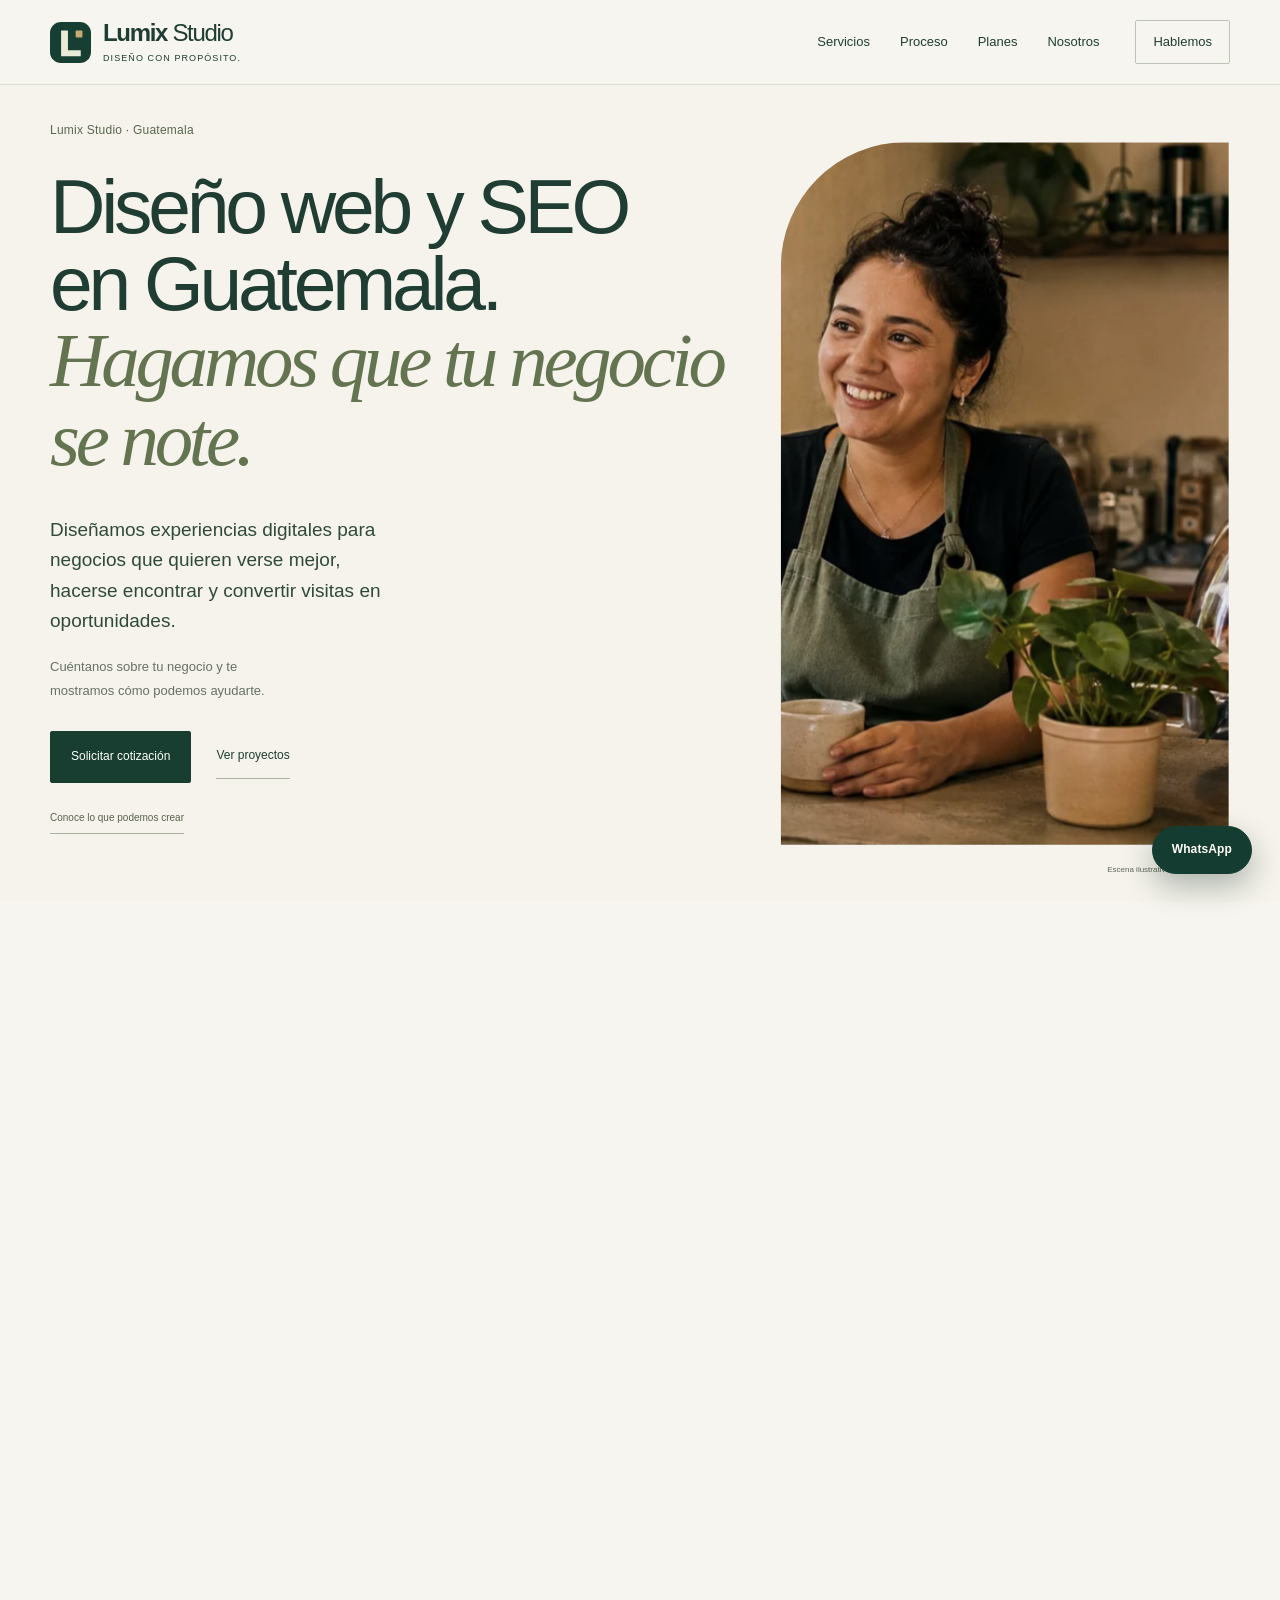
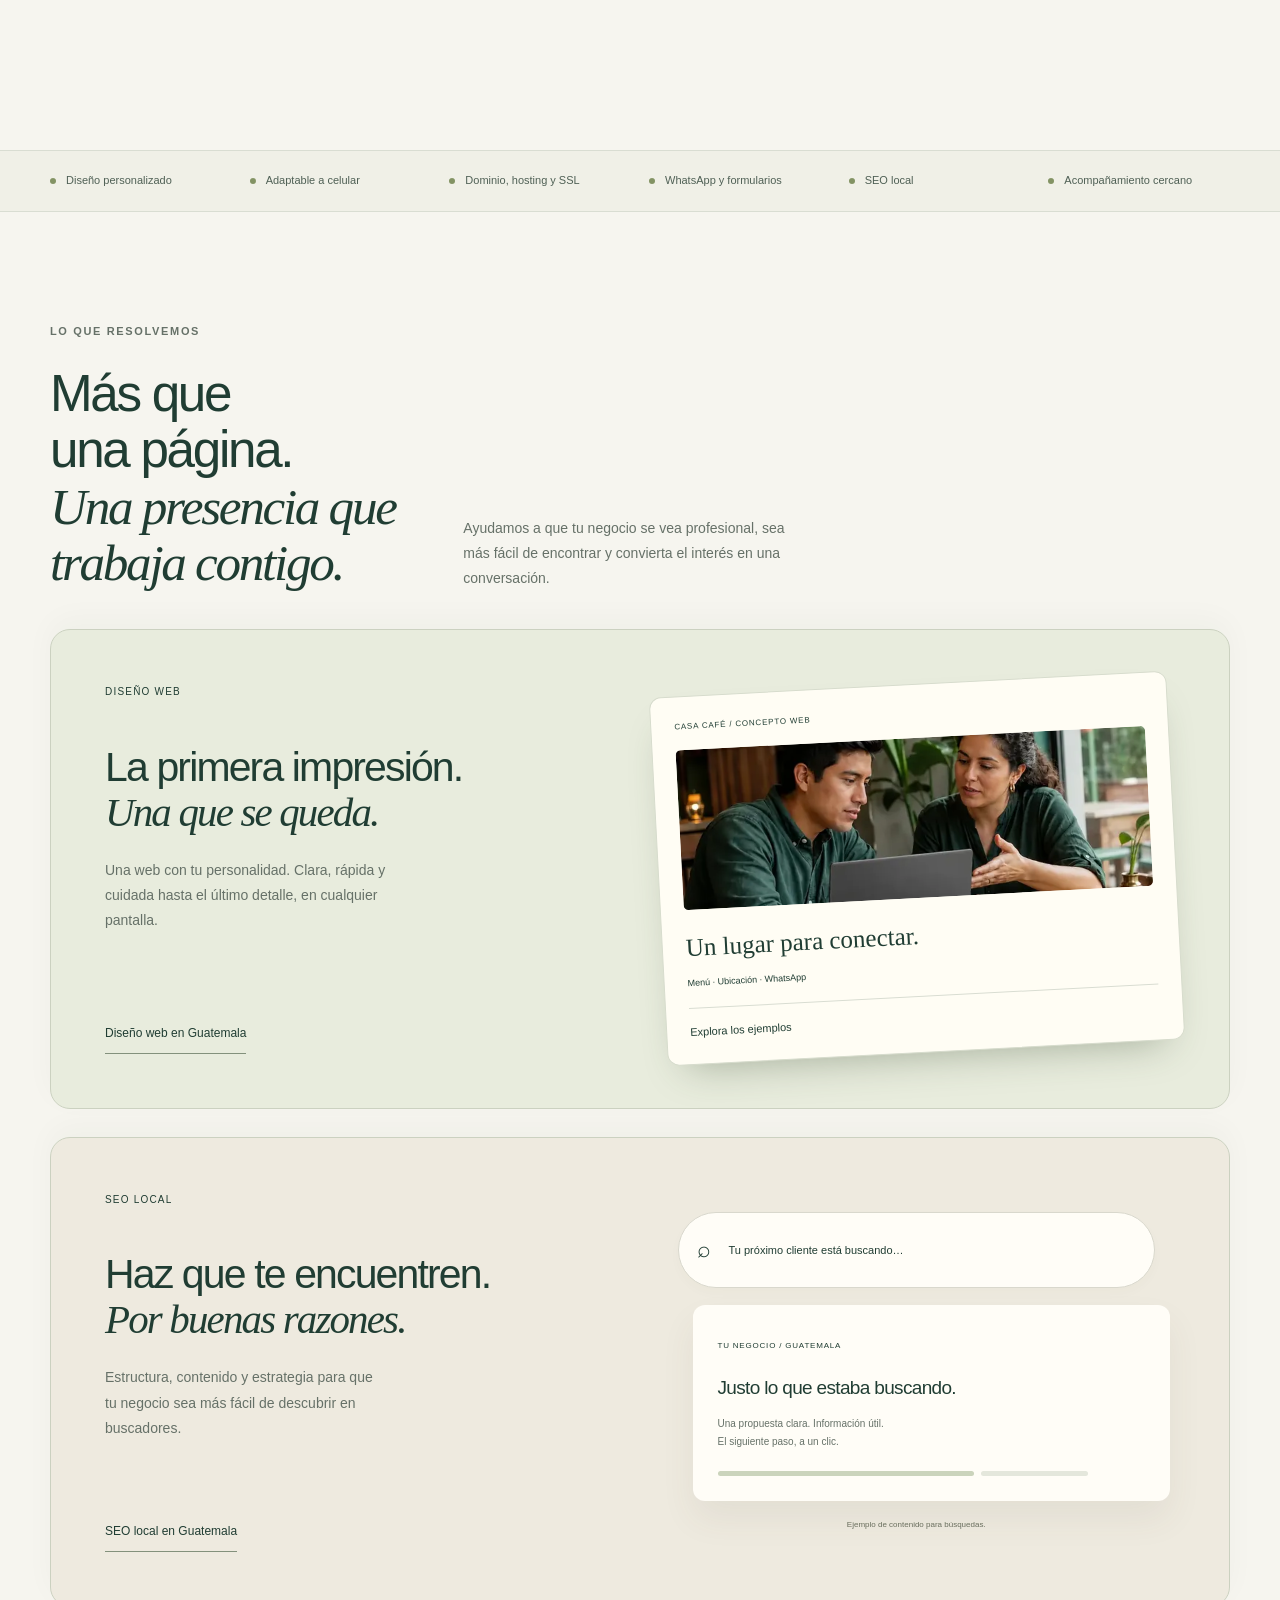
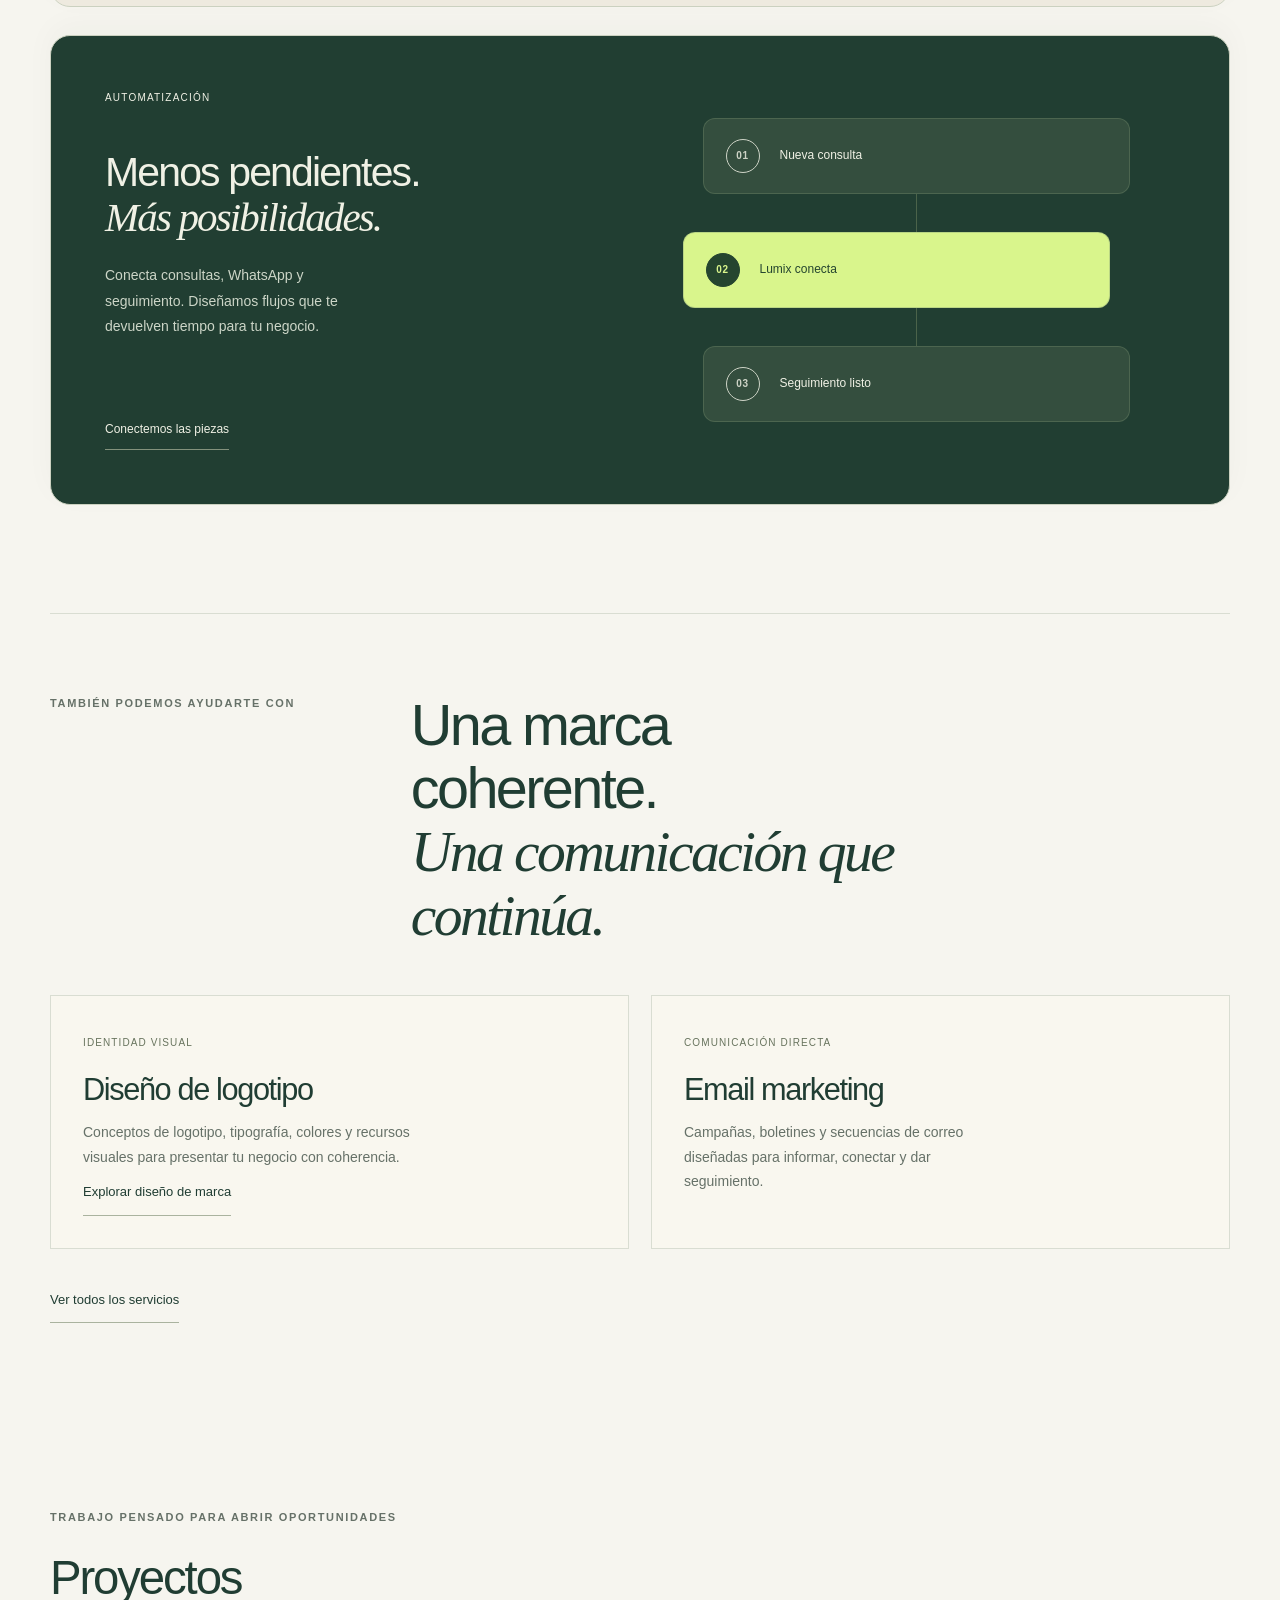
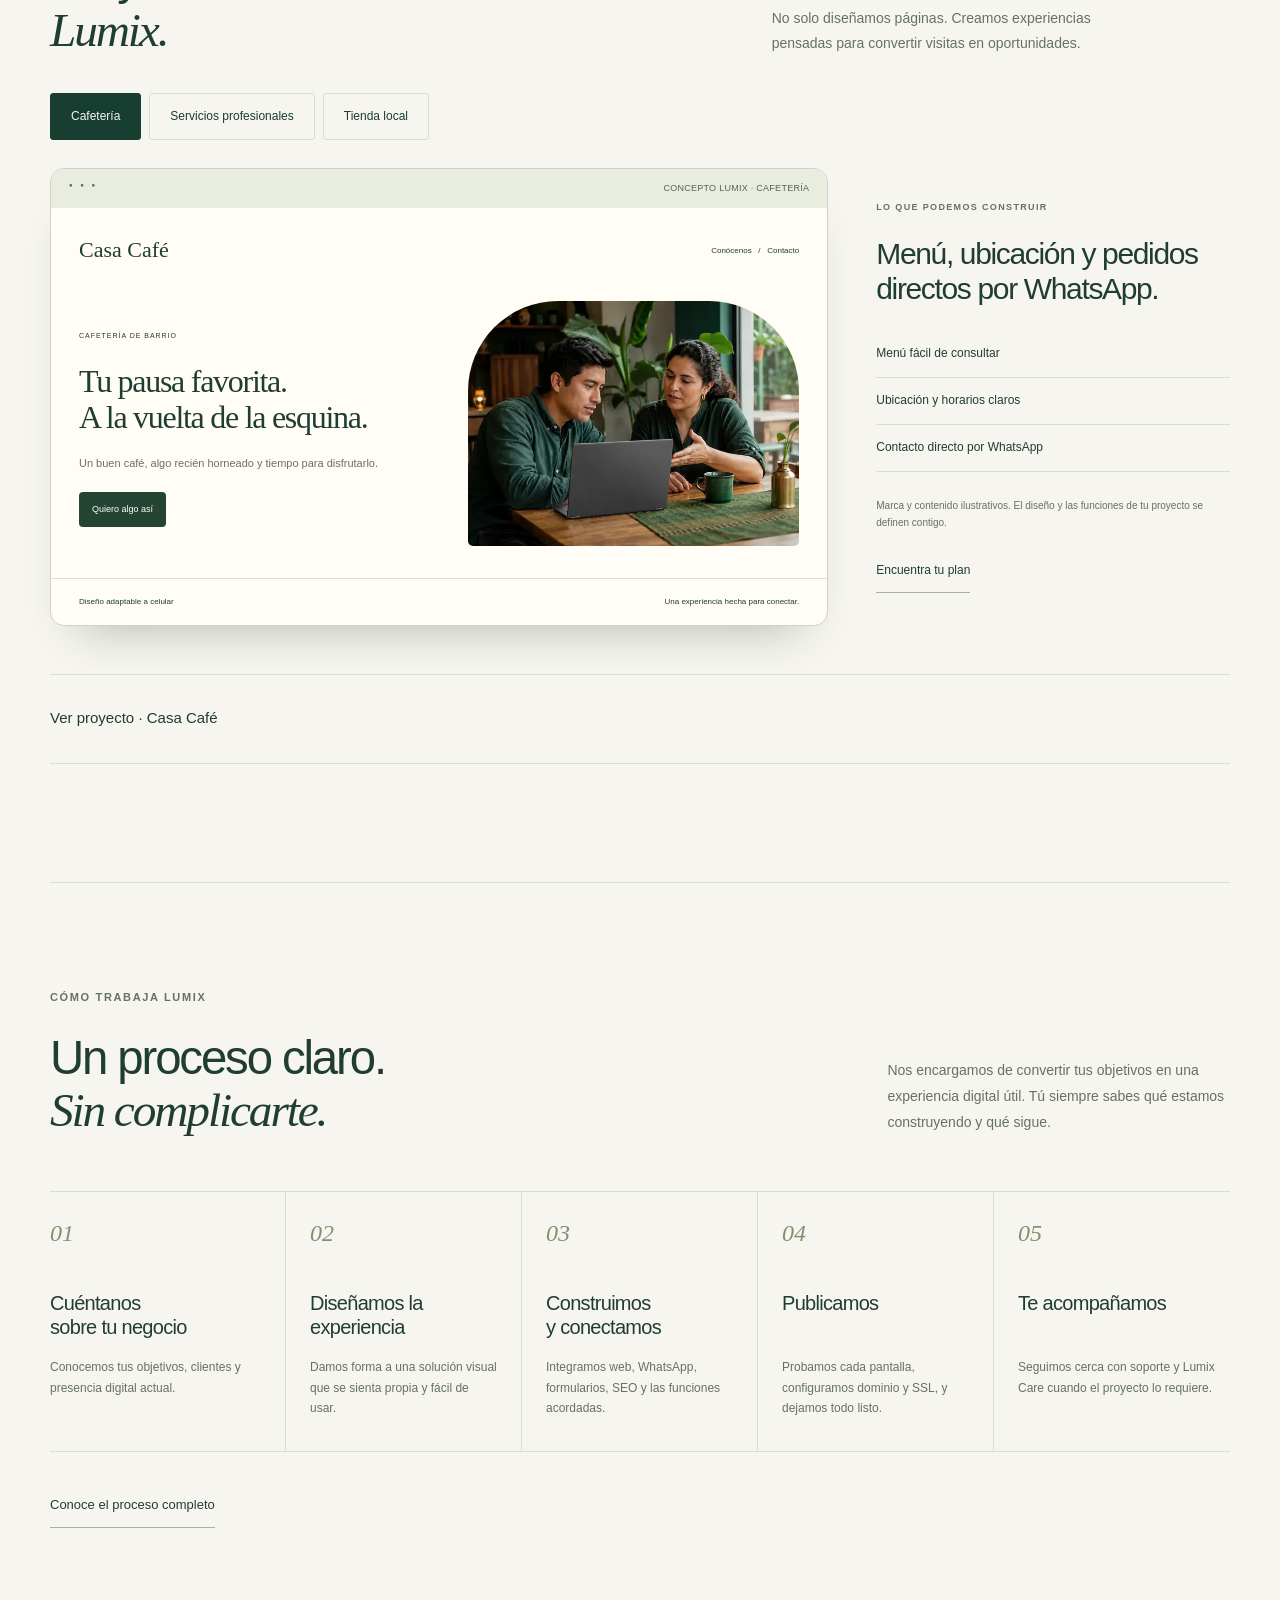
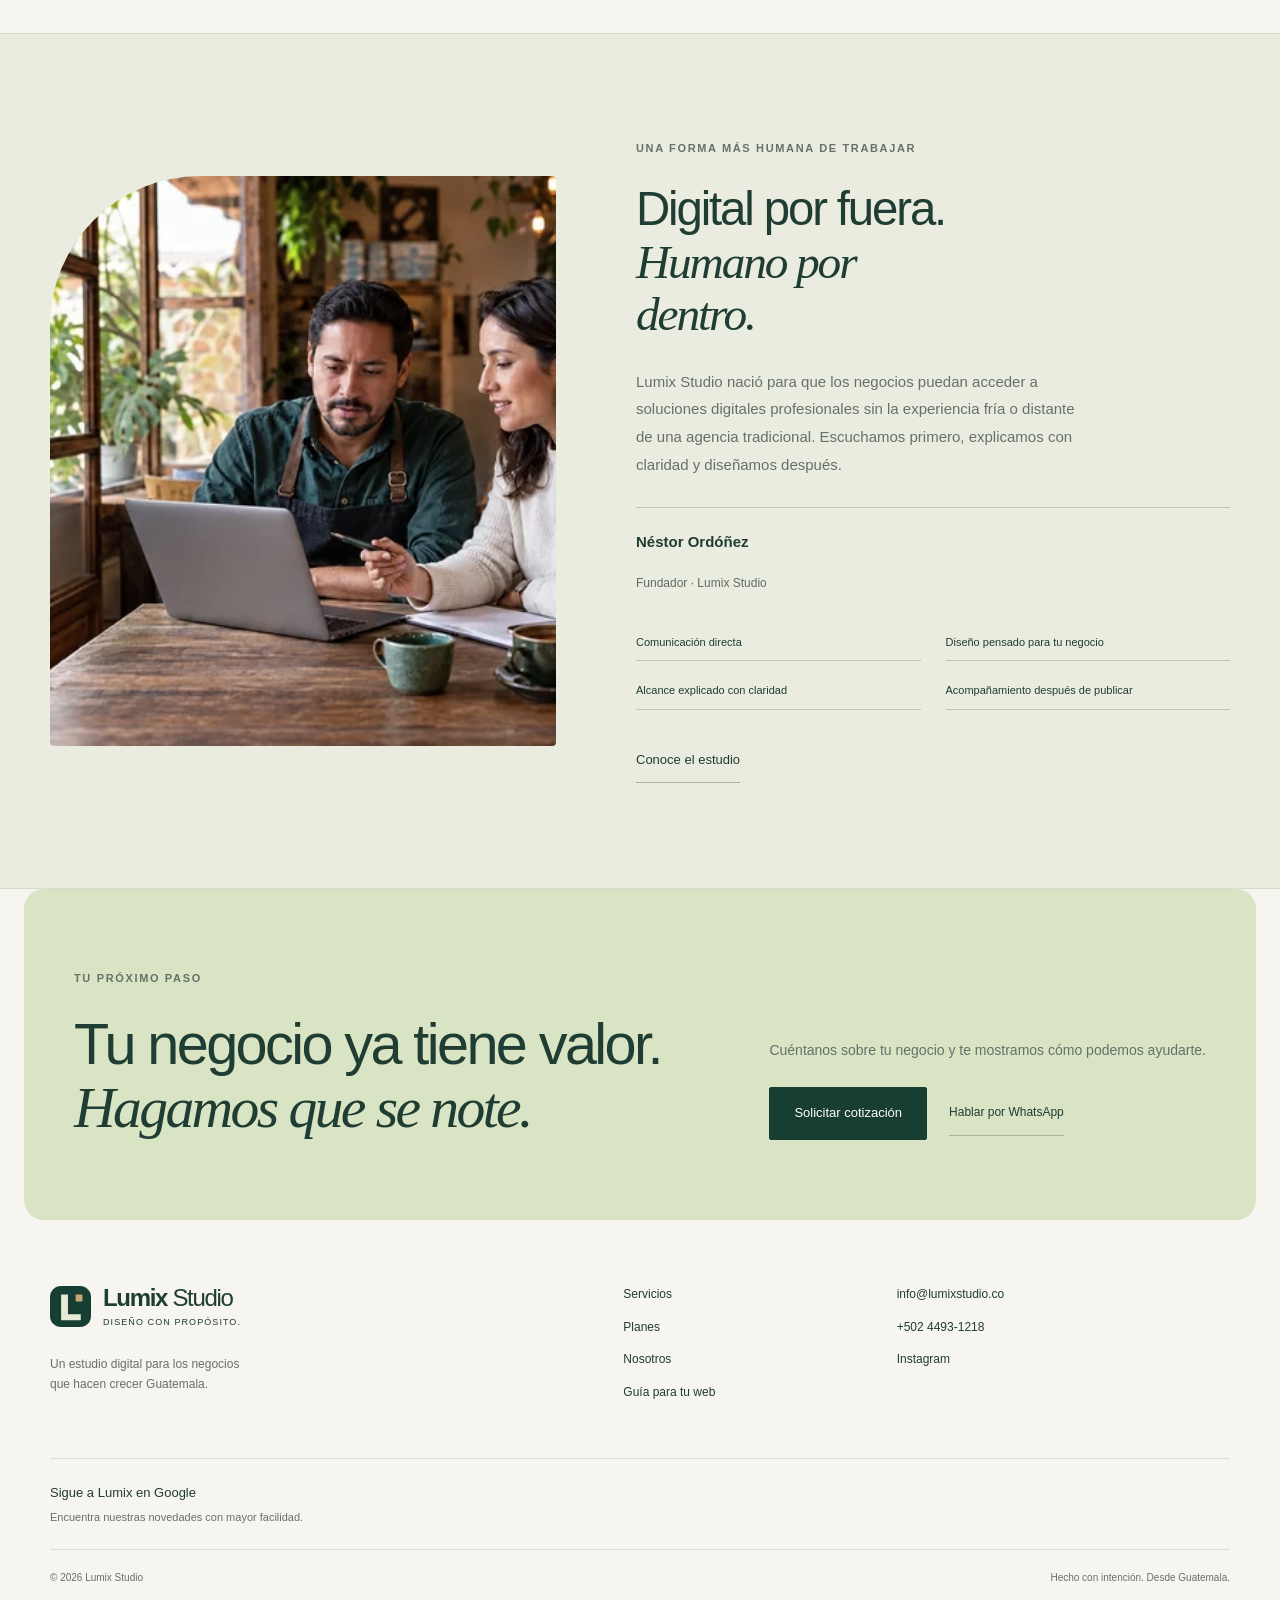
==== commit d4220d45: "Improve mobile homepage loading" ====
--- a/index.html
+++ b/index.html
@@ -1,5 +1,5 @@
-<!doctype html><html lang="es-GT"><head><meta charset="utf-8"><meta name="viewport" content="width=device-width, initial-scale=1"><title>Páginas web y SEO en Guatemala | Lumix Studio</title><meta name="description" content="Diseñamos páginas web, marcas y sistemas de marketing para que negocios en Guatemala se vean mejor, aparezcan en Google y conviertan visitas en consultas."><meta name="robots" content="index,follow,max-image-preview:large"><meta name="theme-color" content="#f6f5ef"><link rel="canonical" href="https://lumixstudio.co/"><link rel="icon" href="/favicon.svg" type="image/svg+xml"><link rel="preload" as="image" href="/assets/people-cafe-1280.webp" imagesrcset="/assets/people-cafe-640.webp 640w, /assets/people-cafe-1280.webp 1280w" imagesizes="100vw" fetchpriority="high"><meta property="og:type" content="website"><meta property="og:locale" content="es_GT"><meta property="og:site_name" content="Lumix Studio"><meta property="og:title" content="Páginas web y SEO en Guatemala | Lumix Studio"><meta property="og:description" content="Diseñamos páginas web, marcas y sistemas de marketing para que negocios en Guatemala se vean mejor, aparezcan en Google y conviertan visitas en consultas."><meta property="og:url" content="https://lumixstudio.co/"><meta property="og:image" content="https://lumixstudio.co/assets/og-lumix-studio.png"><meta property="og:image:width" content="1200"><meta property="og:image:height" content="630"><meta property="og:image:alt" content="Lumix Studio — diseño web, SEO y automatización en Guatemala"><meta name="twitter:card" content="summary_large_image"><meta name="twitter:title" content="Páginas web y SEO en Guatemala | Lumix Studio"><meta name="twitter:description" content="Diseño de páginas web en Guatemala, SEO local y automatización. Creamos una presencia digital clara para tu negocio. Conversemos sobre tu proyecto."><meta name="twitter:image" content="https://lumixstudio.co/assets/og-lumix-studio.png"><link rel="stylesheet" href="/styles.css?v=6"><link rel="stylesheet" href="/motion.css"><link rel="stylesheet" href="/business.css"><link rel="stylesheet" href="/people.css"><script type="application/ld+json">{"@context":"https://schema.org","@graph":[{"@type":"Organization","@id":"https://lumixstudio.co/#organization","name":"Lumix Studio","url":"https://lumixstudio.co/","logo":"https://lumixstudio.co/favicon.svg","description":"Diseño web, identidad visual, email marketing, SEO local y automatización para negocios en Guatemala.","telephone":"+50244931218","email":"info@lumixstudio.co","sameAs":["https://www.instagram.com/lumixstudio.gt/"],"areaServed":{"@type":"Country","name":"Guatemala"},"founder":{"@type":"Person","name":"Néstor Ordóñez"}},{"@type":"WebSite","@id":"https://lumixstudio.co/#website","url":"https://lumixstudio.co/","name":"Lumix Studio","inLanguage":"es-GT","publisher":{"@id":"https://lumixstudio.co/#organization"}},{"@type":"WebPage","@id":"https://lumixstudio.co/#webpage","url":"https://lumixstudio.co/","name":"Páginas web y SEO en Guatemala | Lumix Studio","description":"Diseño de páginas web en Guatemala, SEO local y automatización. Creamos una presencia digital clara para tu negocio. Conversemos sobre tu proyecto.","inLanguage":"es-GT","isPartOf":{"@id":"https://lumixstudio.co/#website"}}]}</script><script src="/app.js?v=5" defer></script><link rel="stylesheet" href="/conversion.css"><link rel="stylesheet" href="/revision.css"><script async src="https://news.google.com/swg/js/v1/publisher.js"></script></head><body><a class="skip" href="#contenido">Saltar al contenido</a><header class="site-header"><div class="container navigation"><a class="brand" href="/" aria-label="Lumix Studio, inicio"><svg class="brand-mark" viewBox="0 0 48 48" aria-hidden="true"><rect width="48" height="48" rx="13" fill="#163e32"/><path d="M13 10h8v23h15v7H13z" fill="#e6ead6"/><rect x="30" y="10" width="8" height="8" rx="1" fill="#c6aa74"/></svg><span>Lumix<span class="brand-light"> Studio</span><small>Diseño con propósito.</small></span></a><nav id="navigation" aria-label="Navegación principal"><a href="/servicios/" >Servicios</a><a href="/proceso/" >Proceso</a><a href="/planes/" >Planes</a><a href="/nosotros/" >Nosotros</a></nav><a class="nav-cta" href="/contacto/">Hablemos </a><button class="menu-toggle" aria-expanded="false" aria-controls="navigation" aria-label="Abrir menú">Menú <span>＋</span></button></div></header><main id="contenido"><div class="cinema-wrap"><section class="cinema-hero" aria-label="Lumix Studio, diseño para tu negocio"><figure class="cinema-photo"><img decoding="async" src="/assets/people-cafe-1280.webp" srcset="/assets/people-cafe-640.webp 640w, /assets/people-cafe-1280.webp 1280w" sizes="100vw" width="1280" height="853" alt="Una emprendedora recibe a una clienta en su cafetería" fetchpriority="high"></figure><div class="cinema-intro container"><p class="cinema-kicker">Lumix Studio · Guatemala</p><h1>Diseño web y SEO en Guatemala.<br><em>Hagamos que tu negocio se note.</em></h1><div class="cinema-copy"><p>Diseñamos experiencias digitales para negocios que quieren verse mejor, hacerse encontrar y convertir visitas en oportunidades.</p><p>Cuéntanos sobre tu negocio y te mostramos cómo podemos ayudarte.</p><div class="cinema-actions"><a class="btn btn-primary" href="/contacto/">Solicitar cotización</a><a class="text-link" href="#proyectos">Ver proyectos</a></div></div><a class="cinema-discover" href="#proyectos">Conoce lo que podemos crear </a></div><div class="cinema-reveal" aria-hidden="true"><p>Tan real<br>como <em>tú.</em></p></div><span class="cinema-credit">Escena ilustrativa · Lumix Studio</span></section></div><section class="conversion-trust" aria-label="Lo que incluye una solución Lumix"><div class="container"><ul><li>Diseño personalizado</li><li>Adaptable a celular</li><li>Dominio, hosting y SSL</li><li>WhatsApp y formularios</li><li>SEO local</li><li>Acompañamiento cercano</li></ul></div></section><section class="motion-services container conversion-services"><div class="section-intro"><div><span class="eyebrow">Lo que resolvemos</span><h2>Más que una página.<br><em>Una presencia que trabaja contigo.</em></h2></div><p>Ayudamos a que tu negocio se vea profesional, sea más fácil de encontrar y convierta el interés en una conversación.</p></div><div class="service-stack">
-<article class="motion-card card-web"><div class="card-copy"><span class="card-index">DISEÑO WEB</span><h3>La primera impresión.<br><em>Una que se queda.</em></h3><p>Una web con tu personalidad. Clara, rápida y cuidada hasta el último detalle, en cualquier pantalla.</p><a class="card-link" href="/diseno-web-guatemala/">Diseño web en Guatemala </a></div><div class="card-demo web-demo"><a class="business-mini" href="#proyectos" aria-label="Explorar ejemplos de páginas web para pequeños negocios"><span>CASA CAFÉ / CONCEPTO WEB</span><img decoding="async" src="/assets/lumix-5.webp" alt="Una conversación en una cafetería de barrio" width="640" height="480" loading="lazy"><strong>Un lugar para conectar.</strong><small>Menú · Ubicación · WhatsApp</small><span class="mini-demo-action">Explora los ejemplos <b aria-hidden="true"></b></span></a></div></article>
+<!doctype html><html lang="es-GT"><head><meta charset="utf-8"><meta name="viewport" content="width=device-width, initial-scale=1"><title>Páginas web y SEO en Guatemala | Lumix Studio</title><meta name="description" content="Diseñamos páginas web, marcas y sistemas de marketing para que negocios en Guatemala se vean mejor, aparezcan en Google y conviertan visitas en consultas."><meta name="robots" content="index,follow,max-image-preview:large"><meta name="theme-color" content="#f6f5ef"><link rel="canonical" href="https://lumixstudio.co/"><link rel="icon" href="/favicon.svg" type="image/svg+xml"><link rel="preload" as="image" href="/assets/people-cafe-1280.webp" imagesrcset="/assets/people-cafe-mobile.webp 640w, /assets/people-cafe-1280.webp 1280w" imagesizes="100vw" fetchpriority="high"><meta property="og:type" content="website"><meta property="og:locale" content="es_GT"><meta property="og:site_name" content="Lumix Studio"><meta property="og:title" content="Páginas web y SEO en Guatemala | Lumix Studio"><meta property="og:description" content="Diseñamos páginas web, marcas y sistemas de marketing para que negocios en Guatemala se vean mejor, aparezcan en Google y conviertan visitas en consultas."><meta property="og:url" content="https://lumixstudio.co/"><meta property="og:image" content="https://lumixstudio.co/assets/og-lumix-studio.png"><meta property="og:image:width" content="1200"><meta property="og:image:height" content="630"><meta property="og:image:alt" content="Lumix Studio — diseño web, SEO y automatización en Guatemala"><meta name="twitter:card" content="summary_large_image"><meta name="twitter:title" content="Páginas web y SEO en Guatemala | Lumix Studio"><meta name="twitter:description" content="Diseño de páginas web en Guatemala, SEO local y automatización. Creamos una presencia digital clara para tu negocio. Conversemos sobre tu proyecto."><meta name="twitter:image" content="https://lumixstudio.co/assets/og-lumix-studio.png"><link rel="stylesheet" href="/home.css?v=1"><script type="application/ld+json">{"@context":"https://schema.org","@graph":[{"@type":"Organization","@id":"https://lumixstudio.co/#organization","name":"Lumix Studio","url":"https://lumixstudio.co/","logo":"https://lumixstudio.co/favicon.svg","description":"Diseño web, identidad visual, email marketing, SEO local y automatización para negocios en Guatemala.","telephone":"+50244931218","email":"info@lumixstudio.co","sameAs":["https://www.instagram.com/lumixstudio.gt/"],"areaServed":{"@type":"Country","name":"Guatemala"},"founder":{"@type":"Person","name":"Néstor Ordóñez"}},{"@type":"WebSite","@id":"https://lumixstudio.co/#website","url":"https://lumixstudio.co/","name":"Lumix Studio","inLanguage":"es-GT","publisher":{"@id":"https://lumixstudio.co/#organization"}},{"@type":"WebPage","@id":"https://lumixstudio.co/#webpage","url":"https://lumixstudio.co/","name":"Páginas web y SEO en Guatemala | Lumix Studio","description":"Diseño de páginas web en Guatemala, SEO local y automatización. Creamos una presencia digital clara para tu negocio. Conversemos sobre tu proyecto.","inLanguage":"es-GT","isPartOf":{"@id":"https://lumixstudio.co/#website"}}]}</script><script src="/app.js?v=5" defer></script></head><body><a class="skip" href="#contenido">Saltar al contenido</a><header class="site-header"><div class="container navigation"><a class="brand" href="/" aria-label="Lumix Studio, inicio"><svg class="brand-mark" viewBox="0 0 48 48" aria-hidden="true"><rect width="48" height="48" rx="13" fill="#163e32"/><path d="M13 10h8v23h15v7H13z" fill="#e6ead6"/><rect x="30" y="10" width="8" height="8" rx="1" fill="#c6aa74"/></svg><span>Lumix<span class="brand-light"> Studio</span><small>Diseño con propósito.</small></span></a><nav id="navigation" aria-label="Navegación principal"><a href="/servicios/" >Servicios</a><a href="/proceso/" >Proceso</a><a href="/planes/" >Planes</a><a href="/nosotros/" >Nosotros</a></nav><a class="nav-cta" href="/contacto/">Hablemos </a><button class="menu-toggle" aria-expanded="false" aria-controls="navigation" aria-label="Abrir menú">Menú <span>＋</span></button></div></header><main id="contenido"><div class="cinema-wrap"><section class="cinema-hero" aria-label="Lumix Studio, diseño para tu negocio"><figure class="cinema-photo"><img decoding="async" src="/assets/people-cafe-1280.webp" srcset="/assets/people-cafe-mobile.webp 640w, /assets/people-cafe-1280.webp 1280w" sizes="100vw" width="1280" height="853" alt="Una emprendedora recibe a una clienta en su cafetería" fetchpriority="high"></figure><div class="cinema-intro container"><p class="cinema-kicker">Lumix Studio · Guatemala</p><h1>Diseño web y SEO en Guatemala.<br><em>Hagamos que tu negocio se note.</em></h1><div class="cinema-copy"><p>Diseñamos experiencias digitales para negocios que quieren verse mejor, hacerse encontrar y convertir visitas en oportunidades.</p><p>Cuéntanos sobre tu negocio y te mostramos cómo podemos ayudarte.</p><div class="cinema-actions"><a class="btn btn-primary" href="/contacto/">Solicitar cotización</a><a class="text-link" href="#proyectos">Ver proyectos</a></div></div><a class="cinema-discover" href="#proyectos">Conoce lo que podemos crear </a></div><div class="cinema-reveal" aria-hidden="true"><p>Tan real<br>como <em>tú.</em></p></div><span class="cinema-credit">Escena ilustrativa · Lumix Studio</span></section></div><section class="conversion-trust" aria-label="Lo que incluye una solución Lumix"><div class="container"><ul><li>Diseño personalizado</li><li>Adaptable a celular</li><li>Dominio, hosting y SSL</li><li>WhatsApp y formularios</li><li>SEO local</li><li>Acompañamiento cercano</li></ul></div></section><section class="motion-services container conversion-services"><div class="section-intro"><div><span class="eyebrow">Lo que resolvemos</span><h2>Más que una página.<br><em>Una presencia que trabaja contigo.</em></h2></div><p>Ayudamos a que tu negocio se vea profesional, sea más fácil de encontrar y convierta el interés en una conversación.</p></div><div class="service-stack">
+<article class="motion-card card-web"><div class="card-copy"><span class="card-index">DISEÑO WEB</span><h3>La primera impresión.<br><em>Una que se queda.</em></h3><p>Una web con tu personalidad. Clara, rápida y cuidada hasta el último detalle, en cualquier pantalla.</p><a class="card-link" href="/diseno-web-guatemala/">Diseño web en Guatemala </a></div><div class="card-demo web-demo"><a class="business-mini" href="#proyectos" aria-label="Explorar ejemplos de páginas web para pequeños negocios"><span>CASA CAFÉ / CONCEPTO WEB</span><img decoding="async" src="/assets/lumix-5-640.webp" alt="Una conversación en una cafetería de barrio" width="640" height="480" loading="lazy"><strong>Un lugar para conectar.</strong><small>Menú · Ubicación · WhatsApp</small><span class="mini-demo-action">Explora los ejemplos <b aria-hidden="true"></b></span></a></div></article>
 <article class="motion-card card-seo"><div class="card-copy"><span class="card-index">SEO LOCAL</span><h3>Haz que te encuentren.<br><em>Por buenas razones.</em></h3><p>Estructura, contenido y estrategia para que tu negocio sea más fácil de descubrir en buscadores.</p><a class="card-link" href="/seo-local-guatemala/">SEO local en Guatemala </a></div><div class="card-demo search-demo" aria-label="Ejemplo ilustrativo de presencia en búsquedas"><div class="search-pill"><span>⌕</span> Tu próximo cliente está buscando…</div><div class="search-result"><small>TU NEGOCIO / GUATEMALA</small><strong>Justo lo que estaba buscando.</strong><p>Una propuesta clara. Información útil.<br>El siguiente paso, a un clic.</p><div class="result-lines"><i></i><i></i></div></div><span class="demo-footnote">Ejemplo de contenido para búsquedas.</span></div></article>
 <article class="motion-card card-auto"><div class="card-copy"><span class="card-index">AUTOMATIZACIÓN</span><h3>Menos pendientes.<br><em>Más posibilidades.</em></h3><p>Conecta consultas, WhatsApp y seguimiento. Diseñamos flujos que te devuelven tiempo para tu negocio.</p><a class="card-link" href="/automatizacion/">Conectemos las piezas </a></div><div class="card-demo flow-demo" aria-label="Ejemplo de flujo de una consulta en tres pasos"><div class="flow-node"><b class="flow-step">01</b><span>Nueva consulta</span></div><div class="flow-connector"><i></i></div><div class="flow-node flow-center"><b class="flow-step">02</b><span>Lumix conecta</span></div><div class="flow-connector"><i></i></div><div class="flow-node"><b class="flow-step">03</b><span>Seguimiento listo</span></div></div></article>
-</div></section><section class="supporting-services container" aria-labelledby="supporting-services-title"><div><span class="eyebrow">También podemos ayudarte con</span><h2 id="supporting-services-title">Una marca coherente.<br><em>Una comunicación que continúa.</em></h2></div><div class="supporting-services-grid"><article><span>Identidad visual</span><h3>Diseño de logotipo</h3><p>Conceptos de logotipo, tipografía, colores y recursos visuales para presentar tu negocio con coherencia.</p><a class="text-link" href="/diseno-de-marca-guatemala/">Explorar diseño de marca</a></article><article><span>Comunicación directa</span><h3>Email marketing</h3><p>Campañas, boletines y secuencias de correo diseñadas para informar, conectar y dar seguimiento.</p></article></div><a class="text-link" href="/servicios/">Ver todos los servicios</a></section><section id="proyectos" class="business-showcase container"><div class="showcase-intro"><div><span class="eyebrow">Trabajo pensado para abrir oportunidades</span><h2>Proyectos<br><em>Lumix.</em></h2></div><p>No solo diseñamos páginas. Creamos experiencias pensadas para convertir visitas en oportunidades.</p></div><div class="demo-tabs" role="group" aria-label="Elegir ejemplo de negocio"><button type="button" data-demo="cafe" aria-pressed="true" aria-controls="demo-cafe">Cafetería</button><button type="button" data-demo="servicios" aria-pressed="false" aria-controls="demo-servicios">Servicios profesionales</button><button type="button" data-demo="tienda" aria-pressed="false" aria-controls="demo-tienda">Tienda local</button></div><div class="business-demo" id="demo-cafe"><div class="demo-browser"><div class="demo-chrome"><span aria-hidden="true">● ● ●</span><span>Concepto Lumix · Cafetería</span></div><div class="demo-brand"><strong>Casa Café</strong><span>Conócenos &nbsp; / &nbsp; Contacto</span></div><div class="demo-body"><div><small>CAFETERÍA DE BARRIO</small><h3>Tu pausa favorita.<br>A la vuelta de la esquina.</h3><p>Un buen café, algo recién horneado y tiempo para disfrutarlo.</p><a href="/contacto/?servicio=Una%20web%20como%20el%20ejemplo%20de%20Cafeter%C3%ADa" class="demo-sample-link">Quiero algo así </a></div><img decoding="async" src="/assets/lumix-5.webp" alt="Dos personas conversan sobre un negocio en una cafetería" width="1280" height="960" loading="lazy"></div><div class="demo-bottom"><span>Diseño adaptable a celular</span><span>Una experiencia hecha para conectar.</span></div></div><aside class="demo-explanation"><span class="eyebrow">Lo que podemos construir</span><h3>Menú, ubicación y pedidos directos por WhatsApp.</h3><ul><li>Menú fácil de consultar</li><li>Ubicación y horarios claros</li><li>Contacto directo por WhatsApp</li></ul><p>Marca y contenido ilustrativos. El diseño y las funciones de tu proyecto se definen contigo.</p><a class="text-link" href="/planes/">Encuentra tu plan </a></aside><details class="concept-story"><summary>Ver proyecto · Casa Café</summary><div class="concept-story-grid"><div><span>El reto</span><h3>Un menú que no se pierde entre mensajes.</h3><p>Una cafetería recibe las mismas preguntas sobre menú, horarios y ubicación. La página debe ayudar a decidir una visita desde el teléfono.</p></div><div><span>La decisión de diseño</span><p>Damos prioridad al menú, la información práctica y el contacto. La fotografía aporta cercanía; los textos cortos facilitan encontrar lo necesario.</p><span>Qué evaluaríamos</span><p>Revisaríamos consultas del menú, clics en ubicación y contactos para entender si el recorrido resulta útil.</p></div></div><p class="concept-disclosure">Estudio conceptual de Lumix. No es un proyecto de cliente ni representa resultados obtenidos.</p></details></div><div class="business-demo" id="demo-servicios"><div class="demo-browser"><div class="demo-chrome"><span aria-hidden="true">● ● ●</span><span>Concepto Lumix · Servicios profesionales</span></div><div class="demo-brand"><strong>Cerca / Estudio</strong><span>Conócenos &nbsp; / &nbsp; Contacto</span></div><div class="demo-body"><div><small>ASESORÍA PARA TU NEGOCIO</small><h3>Tus ideas, más claras.<br>Tu siguiente paso, también.</h3><p>Una conversación para entender dónde estás y hacia dónde quieres ir.</p><a href="/contacto/?servicio=Una%20web%20como%20el%20ejemplo%20de%20Servicios%20profesionales" class="demo-sample-link">Quiero algo así </a></div><img decoding="async" srcset="/assets/lumix-9-640.webp 640w, /assets/lumix-9.webp 1280w" sizes="(max-width: 760px) calc(100vw - 40px), (max-width: 1100px) 70vw, 100vw" src="/assets/lumix-9.webp" alt="Dos personas revisan una propuesta digital en una mesa de trabajo" width="1280" height="800" loading="lazy"></div><div class="demo-bottom"><span>Diseño adaptable a celular</span><span>Una experiencia hecha para conectar.</span></div></div><aside class="demo-explanation"><span class="eyebrow">Lo que podemos construir</span><h3>Servicios claros y solicitudes de consulta.</h3><ul><li>Servicios explicados con claridad</li><li>Preguntas frecuentes útiles</li><li>Solicitud de consulta</li></ul><p>Marca y contenido ilustrativos. El diseño y las funciones de tu proyecto se definen contigo.</p><a class="text-link" href="/planes/">Encuentra tu plan </a></aside><details class="concept-story"><summary>Ver proyecto · Cerca / Estudio</summary><div class="concept-story-grid"><div><span>El reto</span><h3>Una especialidad que se entiende al primer vistazo.</h3><p>Un negocio de servicios necesita explicar qué resuelve antes de pedir una reunión. Un visitante nuevo todavía no sabe si es la opción adecuada.</p></div><div><span>La decisión de diseño</span><p>Ordenamos especialidad, servicios y preguntas frecuentes antes de la solicitud de consulta. La jerarquía tipográfica ayuda a leer sin esfuerzo.</p><span>Qué evaluaríamos</span><p>Revisaríamos solicitudes de consulta y preguntas recibidas para detectar qué información todavía falta.</p></div></div><p class="concept-disclosure">Estudio conceptual de Lumix. No es un proyecto de cliente ni representa resultados obtenidos.</p></details></div><div class="business-demo" id="demo-tienda"><div class="demo-browser"><div class="demo-chrome"><span aria-hidden="true">● ● ●</span><span>Concepto Lumix · Tienda local</span></div><div class="demo-brand"><strong>Origen / Taller</strong><span>Conócenos &nbsp; / &nbsp; Contacto</span></div><div class="demo-body"><div><small>OBJETOS CON HISTORIA</small><h3>Hecho con manos.<br>Elegido con intención.</h3><p>Descubre piezas que llevan el cuidado de quienes las hacen.</p><a href="/contacto/?servicio=Una%20web%20como%20el%20ejemplo%20de%20Tienda%20local" class="demo-sample-link">Quiero algo así </a></div><img decoding="async" srcset="/assets/lumix-3-640.webp 640w, /assets/lumix-3.webp 1280w" sizes="(max-width: 760px) calc(100vw - 40px), (max-width: 1100px) 70vw, 100vw" src="/assets/lumix-3.webp" alt="Dos personas trabajan juntas en una tienda de productos artesanales" width="1280" height="800" loading="lazy"></div><div class="demo-bottom"><span>Diseño adaptable a celular</span><span>Una experiencia hecha para conectar.</span></div></div><aside class="demo-explanation"><span class="eyebrow">Lo que podemos construir</span><h3>Catálogo visual y consultas de disponibilidad.</h3><ul><li>Catálogo visual de productos</li><li>Historia y personalidad de marca</li><li>Consultas sobre disponibilidad</li></ul><p>Marca y contenido ilustrativos. El diseño y las funciones de tu proyecto se definen contigo.</p><a class="text-link" href="/planes/">Encuentra tu plan </a></aside><details class="concept-story"><summary>Ver proyecto · Origen / Taller</summary><div class="concept-story-grid"><div><span>El reto</span><h3>Un catálogo que abre una conversación.</h3><p>Una tienda local quiere mostrar sus productos sin empezar con una operación de pagos y envíos en línea.</p></div><div><span>La decisión de diseño</span><p>El concepto da protagonismo a las piezas, su historia y las consultas de disponibilidad. Un catálogo por WhatsApp puede ser un primer alcance, sin prometer una tienda completa.</p><span>Qué evaluaríamos</span><p>Revisaríamos consultas sobre productos y disponibilidad para decidir qué funciones conviene desarrollar después.</p></div></div><p class="concept-disclosure">Estudio conceptual de Lumix. No es un proyecto de cliente ni representa resultados obtenidos.</p></details></div></section><section class="lumix-process container" id="como-trabajamos"><div class="process-heading"><div><span class="eyebrow">Cómo trabaja Lumix</span><h2>Un proceso claro.<br><em>Sin complicarte.</em></h2></div><p>Nos encargamos de convertir tus objetivos en una experiencia digital útil. Tú siempre sabes qué estamos construyendo y qué sigue.</p></div><div class="process-list"><article><span class="process-number">01</span><h3>Cuéntanos sobre tu negocio</h3><p>Conocemos tus objetivos, clientes y presencia digital actual.</p></article><article><span class="process-number">02</span><h3>Diseñamos la experiencia</h3><p>Damos forma a una solución visual que se sienta propia y fácil de usar.</p></article><article><span class="process-number">03</span><h3>Construimos y conectamos</h3><p>Integramos web, WhatsApp, formularios, SEO y las funciones acordadas.</p></article><article><span class="process-number">04</span><h3>Publicamos</h3><p>Probamos cada pantalla, configuramos dominio y SSL, y dejamos todo listo.</p></article><article><span class="process-number">05</span><h3>Te acompañamos</h3><p>Seguimos cerca con soporte y Lumix Care cuando el proyecto lo requiere.</p></article></div><a class="text-link process-action" href="/proceso/">Conoce el proceso completo</a></section><section class="founder-trust"><div class="container founder-grid"><figure class="founder-visual"><img decoding="async" srcset="/assets/lumix-1-640.webp 640w, /assets/lumix-1.webp 1280w" sizes="(max-width: 760px) calc(100vw - 40px), 45vw" src="/assets/lumix-1.webp" alt="Dos personas colaboran en la presencia digital de un pequeño negocio" width="1280" height="800" loading="lazy"></figure><div class="founder-copy"><span class="eyebrow">Una forma más humana de trabajar</span><h2>Digital por fuera.<br><em>Humano por dentro.</em></h2><p>Lumix Studio nació para que los negocios puedan acceder a soluciones digitales profesionales sin la experiencia fría o distante de una agencia tradicional. Escuchamos primero, explicamos con claridad y diseñamos después.</p><div class="founder-signature"><strong>Néstor Ordóñez</strong><span>Fundador · Lumix Studio</span></div><ul class="founder-values"><li>Comunicación directa</li><li>Diseño pensado para tu negocio</li><li>Alcance explicado con claridad</li><li>Acompañamiento después de publicar</li></ul><a class="text-link" href="/nosotros/">Conoce el estudio</a></div></div></section><section class="closing conversion-closing"><div class="container closing-inner"><div><span class="eyebrow">Tu próximo paso</span><h2>Tu negocio ya tiene valor.<br><em>Hagamos que se note.</em></h2></div><div><p>Cuéntanos sobre tu negocio y te mostramos cómo podemos ayudarte.</p><div class="closing-actions"><a class="btn btn-primary" href="/contacto/">Solicitar cotización</a><a class="text-link" href="https://wa.me/50244931218?text=Hola%20Lumix%2C%20vi%20su%20p%C3%A1gina%20y%20quisiera%20informaci%C3%B3n%20para%20mejorar%20la%20presencia%20digital%20de%20mi%20negocio." target="_blank" rel="noopener noreferrer">Hablar por WhatsApp</a></div></div></div></section></main><footer><div class="container"><div class="footer-top"><div><a class="brand" href="/" aria-label="Lumix Studio, inicio"><svg class="brand-mark" viewBox="0 0 48 48" aria-hidden="true"><rect width="48" height="48" rx="13" fill="#163e32"/><path d="M13 10h8v23h15v7H13z" fill="#e6ead6"/><rect x="30" y="10" width="8" height="8" rx="1" fill="#c6aa74"/></svg><span>Lumix<span class="brand-light"> Studio</span><small>Diseño con propósito.</small></span></a><p>Un estudio digital para los negocios<br>que hacen crecer Guatemala.</p></div><div class="footer-links"><a href="/servicios/">Servicios</a><a href="/planes/">Planes</a><a href="/nosotros/">Nosotros</a><a href="/guia-pagina-web-guatemala/">Guía para tu web</a></div><div class="footer-links"><a href="mailto:info@lumixstudio.co">info@lumixstudio.co </a><a href="https://wa.me/50244931218?text=Hola%20Lumix%2C%20vi%20su%20p%C3%A1gina%20y%20quisiera%20informaci%C3%B3n%20para%20mejorar%20la%20presencia%20digital%20de%20mi%20negocio." target="_blank" rel="noopener noreferrer">+502 4493-1218 </a><a href="https://www.instagram.com/lumixstudio.gt/" target="_blank" rel="noopener noreferrer">Instagram </a></div></div><div class="preferred-source"><div class="preferred-source-copy"><strong>Sigue a Lumix en Google</strong><span>Encuentra nuestras novedades con mayor facilidad.</span></div><div class="preferred-source-control" google-add-preferred-source-btn data-theme="light" data-lang="es" aria-label="Añadir Lumix Studio como fuente preferida en Google"></div></div><div class="footer-bottom"><span>© 2026 Lumix Studio</span><span>Hecho con intención. Desde Guatemala.</span></div></div></footer><a class="wa-float" href="https://wa.me/50244931218?text=Hola%20Lumix%2C%20vi%20su%20p%C3%A1gina%20y%20quisiera%20informaci%C3%B3n%20para%20mejorar%20la%20presencia%20digital%20de%20mi%20negocio." target="_blank" rel="noopener noreferrer" aria-label="Hablar con Lumix Studio por WhatsApp"> WhatsApp</a></body></html>
+</div></section><section class="supporting-services container" aria-labelledby="supporting-services-title"><div><span class="eyebrow">También podemos ayudarte con</span><h2 id="supporting-services-title">Una marca coherente.<br><em>Una comunicación que continúa.</em></h2></div><div class="supporting-services-grid"><article><span>Identidad visual</span><h3>Diseño de logotipo</h3><p>Conceptos de logotipo, tipografía, colores y recursos visuales para presentar tu negocio con coherencia.</p><a class="text-link" href="/diseno-de-marca-guatemala/">Explorar diseño de marca</a></article><article><span>Comunicación directa</span><h3>Email marketing</h3><p>Campañas, boletines y secuencias de correo diseñadas para informar, conectar y dar seguimiento.</p></article></div><a class="text-link" href="/servicios/">Ver todos los servicios</a></section><section id="proyectos" class="business-showcase container"><div class="showcase-intro"><div><span class="eyebrow">Trabajo pensado para abrir oportunidades</span><h2>Proyectos<br><em>Lumix.</em></h2></div><p>No solo diseñamos páginas. Creamos experiencias pensadas para convertir visitas en oportunidades.</p></div><div class="demo-tabs" role="group" aria-label="Elegir ejemplo de negocio"><button type="button" data-demo="cafe" aria-pressed="true" aria-controls="demo-cafe">Cafetería</button><button type="button" data-demo="servicios" aria-pressed="false" aria-controls="demo-servicios">Servicios profesionales</button><button type="button" data-demo="tienda" aria-pressed="false" aria-controls="demo-tienda">Tienda local</button></div><div class="business-demo" id="demo-cafe"><div class="demo-browser"><div class="demo-chrome"><span aria-hidden="true">● ● ●</span><span>Concepto Lumix · Cafetería</span></div><div class="demo-brand"><strong>Casa Café</strong><span>Conócenos &nbsp; / &nbsp; Contacto</span></div><div class="demo-body"><div><small>CAFETERÍA DE BARRIO</small><h3>Tu pausa favorita.<br>A la vuelta de la esquina.</h3><p>Un buen café, algo recién horneado y tiempo para disfrutarlo.</p><a href="/contacto/?servicio=Una%20web%20como%20el%20ejemplo%20de%20Cafeter%C3%ADa" class="demo-sample-link">Quiero algo así </a></div><img decoding="async" src="/assets/lumix-5-640.webp" srcset="/assets/lumix-5-640.webp 640w, /assets/lumix-5.webp 1448w" sizes="(max-width: 760px) calc(100vw - 40px), 640px" alt="Dos personas conversan sobre un negocio en una cafetería" width="1280" height="960" loading="lazy"></div><div class="demo-bottom"><span>Diseño adaptable a celular</span><span>Una experiencia hecha para conectar.</span></div></div><aside class="demo-explanation"><span class="eyebrow">Lo que podemos construir</span><h3>Menú, ubicación y pedidos directos por WhatsApp.</h3><ul><li>Menú fácil de consultar</li><li>Ubicación y horarios claros</li><li>Contacto directo por WhatsApp</li></ul><p>Marca y contenido ilustrativos. El diseño y las funciones de tu proyecto se definen contigo.</p><a class="text-link" href="/planes/">Encuentra tu plan </a></aside><details class="concept-story"><summary>Ver proyecto · Casa Café</summary><div class="concept-story-grid"><div><span>El reto</span><h3>Un menú que no se pierde entre mensajes.</h3><p>Una cafetería recibe las mismas preguntas sobre menú, horarios y ubicación. La página debe ayudar a decidir una visita desde el teléfono.</p></div><div><span>La decisión de diseño</span><p>Damos prioridad al menú, la información práctica y el contacto. La fotografía aporta cercanía; los textos cortos facilitan encontrar lo necesario.</p><span>Qué evaluaríamos</span><p>Revisaríamos consultas del menú, clics en ubicación y contactos para entender si el recorrido resulta útil.</p></div></div><p class="concept-disclosure">Estudio conceptual de Lumix. No es un proyecto de cliente ni representa resultados obtenidos.</p></details></div><div class="business-demo" id="demo-servicios"><div class="demo-browser"><div class="demo-chrome"><span aria-hidden="true">● ● ●</span><span>Concepto Lumix · Servicios profesionales</span></div><div class="demo-brand"><strong>Cerca / Estudio</strong><span>Conócenos &nbsp; / &nbsp; Contacto</span></div><div class="demo-body"><div><small>ASESORÍA PARA TU NEGOCIO</small><h3>Tus ideas, más claras.<br>Tu siguiente paso, también.</h3><p>Una conversación para entender dónde estás y hacia dónde quieres ir.</p><a href="/contacto/?servicio=Una%20web%20como%20el%20ejemplo%20de%20Servicios%20profesionales" class="demo-sample-link">Quiero algo así </a></div><img decoding="async" srcset="/assets/lumix-9-640.webp 640w, /assets/lumix-9.webp 1280w" sizes="(max-width: 760px) calc(100vw - 40px), (max-width: 1100px) 70vw, 100vw" src="/assets/lumix-9.webp" alt="Dos personas revisan una propuesta digital en una mesa de trabajo" width="1280" height="800" loading="lazy"></div><div class="demo-bottom"><span>Diseño adaptable a celular</span><span>Una experiencia hecha para conectar.</span></div></div><aside class="demo-explanation"><span class="eyebrow">Lo que podemos construir</span><h3>Servicios claros y solicitudes de consulta.</h3><ul><li>Servicios explicados con claridad</li><li>Preguntas frecuentes útiles</li><li>Solicitud de consulta</li></ul><p>Marca y contenido ilustrativos. El diseño y las funciones de tu proyecto se definen contigo.</p><a class="text-link" href="/planes/">Encuentra tu plan </a></aside><details class="concept-story"><summary>Ver proyecto · Cerca / Estudio</summary><div class="concept-story-grid"><div><span>El reto</span><h3>Una especialidad que se entiende al primer vistazo.</h3><p>Un negocio de servicios necesita explicar qué resuelve antes de pedir una reunión. Un visitante nuevo todavía no sabe si es la opción adecuada.</p></div><div><span>La decisión de diseño</span><p>Ordenamos especialidad, servicios y preguntas frecuentes antes de la solicitud de consulta. La jerarquía tipográfica ayuda a leer sin esfuerzo.</p><span>Qué evaluaríamos</span><p>Revisaríamos solicitudes de consulta y preguntas recibidas para detectar qué información todavía falta.</p></div></div><p class="concept-disclosure">Estudio conceptual de Lumix. No es un proyecto de cliente ni representa resultados obtenidos.</p></details></div><div class="business-demo" id="demo-tienda"><div class="demo-browser"><div class="demo-chrome"><span aria-hidden="true">● ● ●</span><span>Concepto Lumix · Tienda local</span></div><div class="demo-brand"><strong>Origen / Taller</strong><span>Conócenos &nbsp; / &nbsp; Contacto</span></div><div class="demo-body"><div><small>OBJETOS CON HISTORIA</small><h3>Hecho con manos.<br>Elegido con intención.</h3><p>Descubre piezas que llevan el cuidado de quienes las hacen.</p><a href="/contacto/?servicio=Una%20web%20como%20el%20ejemplo%20de%20Tienda%20local" class="demo-sample-link">Quiero algo así </a></div><img decoding="async" srcset="/assets/lumix-3-640.webp 640w, /assets/lumix-3.webp 1280w" sizes="(max-width: 760px) calc(100vw - 40px), (max-width: 1100px) 70vw, 100vw" src="/assets/lumix-3.webp" alt="Dos personas trabajan juntas en una tienda de productos artesanales" width="1280" height="800" loading="lazy"></div><div class="demo-bottom"><span>Diseño adaptable a celular</span><span>Una experiencia hecha para conectar.</span></div></div><aside class="demo-explanation"><span class="eyebrow">Lo que podemos construir</span><h3>Catálogo visual y consultas de disponibilidad.</h3><ul><li>Catálogo visual de productos</li><li>Historia y personalidad de marca</li><li>Consultas sobre disponibilidad</li></ul><p>Marca y contenido ilustrativos. El diseño y las funciones de tu proyecto se definen contigo.</p><a class="text-link" href="/planes/">Encuentra tu plan </a></aside><details class="concept-story"><summary>Ver proyecto · Origen / Taller</summary><div class="concept-story-grid"><div><span>El reto</span><h3>Un catálogo que abre una conversación.</h3><p>Una tienda local quiere mostrar sus productos sin empezar con una operación de pagos y envíos en línea.</p></div><div><span>La decisión de diseño</span><p>El concepto da protagonismo a las piezas, su historia y las consultas de disponibilidad. Un catálogo por WhatsApp puede ser un primer alcance, sin prometer una tienda completa.</p><span>Qué evaluaríamos</span><p>Revisaríamos consultas sobre productos y disponibilidad para decidir qué funciones conviene desarrollar después.</p></div></div><p class="concept-disclosure">Estudio conceptual de Lumix. No es un proyecto de cliente ni representa resultados obtenidos.</p></details></div></section><section class="lumix-process container" id="como-trabajamos"><div class="process-heading"><div><span class="eyebrow">Cómo trabaja Lumix</span><h2>Un proceso claro.<br><em>Sin complicarte.</em></h2></div><p>Nos encargamos de convertir tus objetivos en una experiencia digital útil. Tú siempre sabes qué estamos construyendo y qué sigue.</p></div><div class="process-list"><article><span class="process-number">01</span><h3>Cuéntanos sobre tu negocio</h3><p>Conocemos tus objetivos, clientes y presencia digital actual.</p></article><article><span class="process-number">02</span><h3>Diseñamos la experiencia</h3><p>Damos forma a una solución visual que se sienta propia y fácil de usar.</p></article><article><span class="process-number">03</span><h3>Construimos y conectamos</h3><p>Integramos web, WhatsApp, formularios, SEO y las funciones acordadas.</p></article><article><span class="process-number">04</span><h3>Publicamos</h3><p>Probamos cada pantalla, configuramos dominio y SSL, y dejamos todo listo.</p></article><article><span class="process-number">05</span><h3>Te acompañamos</h3><p>Seguimos cerca con soporte y Lumix Care cuando el proyecto lo requiere.</p></article></div><a class="text-link process-action" href="/proceso/">Conoce el proceso completo</a></section><section class="founder-trust"><div class="container founder-grid"><figure class="founder-visual"><img decoding="async" srcset="/assets/lumix-1-640.webp 640w, /assets/lumix-1.webp 1280w" sizes="(max-width: 760px) calc(100vw - 40px), 45vw" src="/assets/lumix-1.webp" alt="Dos personas colaboran en la presencia digital de un pequeño negocio" width="1280" height="800" loading="lazy"></figure><div class="founder-copy"><span class="eyebrow">Una forma más humana de trabajar</span><h2>Digital por fuera.<br><em>Humano por dentro.</em></h2><p>Lumix Studio nació para que los negocios puedan acceder a soluciones digitales profesionales sin la experiencia fría o distante de una agencia tradicional. Escuchamos primero, explicamos con claridad y diseñamos después.</p><div class="founder-signature"><strong>Néstor Ordóñez</strong><span>Fundador · Lumix Studio</span></div><ul class="founder-values"><li>Comunicación directa</li><li>Diseño pensado para tu negocio</li><li>Alcance explicado con claridad</li><li>Acompañamiento después de publicar</li></ul><a class="text-link" href="/nosotros/">Conoce el estudio</a></div></div></section><section class="closing conversion-closing"><div class="container closing-inner"><div><span class="eyebrow">Tu próximo paso</span><h2>Tu negocio ya tiene valor.<br><em>Hagamos que se note.</em></h2></div><div><p>Cuéntanos sobre tu negocio y te mostramos cómo podemos ayudarte.</p><div class="closing-actions"><a class="btn btn-primary" href="/contacto/">Solicitar cotización</a><a class="text-link" href="https://wa.me/50244931218?text=Hola%20Lumix%2C%20vi%20su%20p%C3%A1gina%20y%20quisiera%20informaci%C3%B3n%20para%20mejorar%20la%20presencia%20digital%20de%20mi%20negocio." target="_blank" rel="noopener noreferrer">Hablar por WhatsApp</a></div></div></div></section></main><footer><div class="container"><div class="footer-top"><div><a class="brand" href="/" aria-label="Lumix Studio, inicio"><svg class="brand-mark" viewBox="0 0 48 48" aria-hidden="true"><rect width="48" height="48" rx="13" fill="#163e32"/><path d="M13 10h8v23h15v7H13z" fill="#e6ead6"/><rect x="30" y="10" width="8" height="8" rx="1" fill="#c6aa74"/></svg><span>Lumix<span class="brand-light"> Studio</span><small>Diseño con propósito.</small></span></a><p>Un estudio digital para los negocios<br>que hacen crecer Guatemala.</p></div><div class="footer-links"><a href="/servicios/">Servicios</a><a href="/planes/">Planes</a><a href="/nosotros/">Nosotros</a><a href="/guia-pagina-web-guatemala/">Guía para tu web</a></div><div class="footer-links"><a href="mailto:info@lumixstudio.co">info@lumixstudio.co </a><a href="https://wa.me/50244931218?text=Hola%20Lumix%2C%20vi%20su%20p%C3%A1gina%20y%20quisiera%20informaci%C3%B3n%20para%20mejorar%20la%20presencia%20digital%20de%20mi%20negocio." target="_blank" rel="noopener noreferrer">+502 4493-1218 </a><a href="https://www.instagram.com/lumixstudio.gt/" target="_blank" rel="noopener noreferrer">Instagram </a></div></div><div class="preferred-source"><div class="preferred-source-copy"><strong>Sigue a Lumix en Google</strong><span>Encuentra nuestras novedades con mayor facilidad.</span></div><div class="preferred-source-control" google-add-preferred-source-btn data-theme="light" data-lang="es" aria-label="Añadir Lumix Studio como fuente preferida en Google"></div></div><div class="footer-bottom"><span>© 2026 Lumix Studio</span><span>Hecho con intención. Desde Guatemala.</span></div></div></footer><a class="wa-float" href="https://wa.me/50244931218?text=Hola%20Lumix%2C%20vi%20su%20p%C3%A1gina%20y%20quisiera%20informaci%C3%B3n%20para%20mejorar%20la%20presencia%20digital%20de%20mi%20negocio." target="_blank" rel="noopener noreferrer" aria-label="Hablar con Lumix Studio por WhatsApp"> WhatsApp</a><script>const preferredSource=document.querySelector("[google-add-preferred-source-btn]");if(preferredSource){const loadPreferredSource=()=>{if(document.querySelector("script[data-preferred-source]"))return;const script=document.createElement("script");script.src="https://news.google.com/swg/js/v1/publisher.js";script.async=true;script.dataset.preferredSource="";document.head.append(script)};if("IntersectionObserver" in window){const observer=new IntersectionObserver((entries)=>{if(entries.some(entry=>entry.isIntersecting)){observer.disconnect();loadPreferredSource()}},{rootMargin:"400px"});observer.observe(preferredSource)}else loadPreferredSource()}</script></body></html>
--- a/home.css
+++ b/home.css
@@ -0,0 +1,285 @@
+@font-face{font-family:LumixSans;src:local('Arial');font-display:swap}
+:root{--paper:#f6f5ef;--ink:#203d33;--muted:#667168;--line:#d9ddd2;--green:#173e31;--sage:#e8ecdf;--gold:#ad8950;--white:#fffef9;color-scheme:light}
+*{box-sizing:border-box}html{scroll-behavior:smooth;scroll-padding-top:100px}body{margin:0;background:var(--paper);color:var(--ink);font-family:LumixSans,Arial,sans-serif;font-size:16px;line-height:1.65;-webkit-font-smoothing:antialiased}a{color:inherit;text-decoration:none}button,input,textarea{font:inherit}button,a{-webkit-tap-highlight-color:transparent}a:focus-visible,button:focus-visible,summary:focus-visible,input:focus-visible,textarea:focus-visible{outline:3px solid #aa7630;outline-offset:5px}img{max-width:100%;display:block;object-fit:cover}svg{width:22px;height:22px}h1,h2,h3,p{margin:0}h1,h2,h3{font-weight:500;line-height:1.1;letter-spacing:-.045em;text-wrap:balance}h1{font-size:clamp(46px,5.7vw,86px)}h2{font-size:clamp(34px,3.7vw,56px)}h3{font-size:25px}em{font-family:Georgia,'Times New Roman',serif;font-weight:400}p{color:var(--muted);max-width:64ch}p+p{margin-top:18px}.container{width:min(1280px,calc(100% - 100px));margin-inline:auto}.section{padding:105px 0}.eyebrow{display:block;font-size:11px;letter-spacing:.15em;text-transform:uppercase;font-weight:600;color:var(--muted);margin-bottom:26px}.eyebrow i{display:inline-block;width:7px;height:7px;border-radius:50%;background:#496c45;margin-right:8px}.skip{position:fixed;top:-100px;left:16px;background:var(--white);padding:12px;z-index:100}.skip:focus{top:12px}.site-header{border-bottom:1px solid var(--line);position:sticky;top:0;background:rgba(246,245,239,.97);z-index:20}.navigation{height:98px;display:flex;align-items:center;gap:36px}.brand{display:inline-flex;gap:12px;align-items:center;white-space:nowrap;font-size:24px;font-weight:600;letter-spacing:-.055em;line-height:1.1}.brand-mark{width:41px;height:41px}.brand-light{font-weight:400}.brand small{display:block;font-size:9px;letter-spacing:.12em;font-weight:400;margin-top:7px;text-transform:uppercase}.navigation nav{display:flex;gap:30px;margin-left:auto;font-size:13px}.navigation nav a{position:relative;padding:12px 0}.navigation nav a:after{content:'';position:absolute;bottom:6px;left:0;right:100%;height:1px;background:var(--ink);transition:right .2s}.navigation nav a:hover:after,.navigation nav a[aria-current]:after{right:0}.nav-cta{display:flex;gap:26px;border-bottom:1px solid var(--ink);padding:9px 0;font-size:13px}.nav-cta span{font-size:20px}.menu-toggle{display:none;background:none;border:0;color:var(--ink);min-height:44px}.btn{display:inline-flex;align-items:center;justify-content:center;gap:25px;padding:17px 24px;border-radius:4px;border:1px solid var(--green);font-weight:500;font-size:13px;line-height:1.3;min-height:52px;cursor:pointer;transition:background .2s,transform .2s,color .2s}.btn-primary{background:var(--green);color:var(--white)}.btn-primary:hover{background:#2c5543;transform:translateY(-2px)}.btn-secondary{background:transparent;color:var(--green)}.btn-secondary:hover{background:var(--sage)}.btn:active{transform:translateY(1px)}.text-link{display:inline-flex;align-items:center;gap:18px;font-size:13px;border-bottom:1px solid var(--line);padding:12px 0}.text-link:hover{border-color:var(--ink)}.hero{padding:72px 0 64px}.hero-grid{display:grid;grid-template-columns:1fr 1fr;align-items:center;gap:54px}.hero-copy h1{line-height:1.035;letter-spacing:-.06em}.hero-copy h1 em{color:#647855;letter-spacing:-.065em}.hero-copy>p{font-size:16px;max-width:390px;margin-top:29px;line-height:1.8}.hero-actions{display:flex;align-items:center;gap:26px;margin-top:30px;flex-wrap:wrap}.hero-note{display:flex;gap:12px;align-items:center;font-size:11px;color:var(--muted);line-height:1.6;margin-top:42px}.hero-note strong{font-weight:400;color:var(--ink)}.mini-mark{display:grid;place-items:center;background:var(--sage);border:1px solid var(--line);width:35px;height:35px;border-radius:50%;font-family:Georgia,serif;font-size:21px;color:var(--ink)}.hero-art{position:relative;background:#e4e9dc;border:1px solid #dfe4d7;padding:27px 26px 25px;min-height:496px;display:flex;flex-direction:column;justify-content:space-between;overflow:hidden;border-radius:4px}.art-top,.art-bottom{display:flex;justify-content:space-between;gap:12px;position:relative;z-index:1;font-size:9px;color:#54634d}.art-top{letter-spacing:.06em}.art-top span:last-child{font-size:8px}.art-bottom{font-size:8px}.concept-window{position:relative;z-index:1;background:#fbfaf5;border:1px solid #d3d9ca;border-radius:7px;box-shadow:0 30px 55px -22px #45604466;transform:rotate(-3deg);margin:30px -5px 42px;transition:transform .6s}.hero-art:hover .concept-window{transform:rotate(-1deg) translateY(-3px)}.window-chrome{height:31px;display:flex;align-items:center;justify-content:space-between;border-bottom:1px solid #e0e2d8;font-size:7px;color:#737e6d;padding:0 14px}.window-chrome span:first-child{font-size:5px;letter-spacing:3px}.concept-content{padding:24px}.concept-nav{display:flex;justify-content:space-between;align-items:center;font-size:7px}.concept-nav strong{font-size:15px;font-family:Georgia,serif}.concept-layout{display:grid;grid-template-columns:1fr .9fr;gap:20px;margin-top:35px;align-items:center}.concept-layout small{font-size:6px;letter-spacing:.12em}.concept-layout h2{font-family:Georgia,serif;font-size:clamp(22px,2.35vw,36px);line-height:1.06;letter-spacing:-.05em;margin:14px 0 20px}.concept-layout h2 em{color:#92764b}.concept-layout img{height:195px;width:100%;border-radius:90px 90px 3px 3px;object-position:center}.concept-cta{font-size:7px;background:#234132;color:#fff;padding:9px 12px;display:inline-block}.concept-footer{display:flex;justify-content:space-between;font-size:6px;border-top:1px solid var(--line);padding-top:13px;margin-top:25px}.art-orbit{position:absolute;border:1px solid #cdd6bf;width:520px;height:520px;border-radius:50%;top:140px;left:20%}.principles{border-block:1px solid var(--line)}.principles>.container{display:flex;justify-content:space-between;gap:20px;padding-block:25px;font-size:11px;color:var(--muted)}.principles span:first-child{color:var(--ink);font-weight:600}.section-intro{display:grid;grid-template-columns:1fr 2fr;gap:30px;margin-bottom:50px}.section-intro>div>p{margin-top:24px;max-width:440px}.section-intro .eyebrow{padding-top:10px}.service-rows{border-top:1px solid var(--line)}.service-row{display:grid;grid-template-columns:50px 1.7fr 1fr 34px;align-items:center;gap:30px;padding:34px 0;border-bottom:1px solid var(--line);transition:padding .25s,background .25s}.service-row:hover{padding-inline:16px;background:#eceee3}.row-number{font-size:11px;color:#697865}.service-row small{font-size:10px;color:var(--muted);display:block;margin-bottom:10px}.service-row h3{font-size:27px}.service-row p{font-size:13px;max-width:280px}.row-arrow{font-size:27px}.studio-section{background:var(--sage);padding:78px 0}.studio-grid{display:grid;grid-template-columns:1fr 1fr;gap:85px;align-items:center}.studio-visual{position:relative}.studio-visual img{width:100%;height:420px;border-radius:3px;filter:saturate(.7)}.studio-visual>span{position:absolute;bottom:18px;left:20px;color:#fff;background:#19382cd9;padding:8px 14px;font-size:10px}.studio-copy h2{font-size:45px;margin-bottom:28px}.studio-copy p{font-size:14px}.studio-copy .text-link{margin-top:20px}.steps{display:grid;grid-template-columns:repeat(4,1fr);gap:35px;margin:20px 0 30px}.steps article{border-top:1px solid var(--line);padding-top:25px}.steps article>span{font-size:11px;color:var(--muted)}.steps h3{font-size:22px;margin:25px 0 14px}.steps p{font-size:13px}.closing{padding:80px 0;background:#e9e9df;border-block:1px solid var(--line)}.closing-inner{display:grid;grid-template-columns:1.4fr 1fr;align-items:end;gap:40px}.closing h2{font-size:clamp(40px,4.5vw,68px)}.closing p{font-size:14px;margin-bottom:25px}footer{padding:65px 0 20px}.footer-top{display:grid;grid-template-columns:1.6fr .7fr 1fr;gap:40px;padding-bottom:55px}.footer-top p{font-size:12px;margin-top:20px}.footer-links{display:flex;flex-direction:column;align-items:start;gap:13px;font-size:12px}.footer-links a:hover{text-decoration:underline}.footer-bottom{border-top:1px solid var(--line);padding-top:20px;display:flex;justify-content:space-between;color:var(--muted);font-size:10px}.wa-float{position:fixed;bottom:22px;right:22px;z-index:15;display:flex;align-items:center;gap:10px;font-size:11px;background:var(--white);color:var(--green);border:1px solid var(--line);box-shadow:0 4px 20px #203d3312;padding:10px 16px;border-radius:30px}.wa-float>span{display:grid;place-items:center;background:var(--green);color:white;width:25px;height:25px;border-radius:50%}.subpage h1{max-width:900px}.section-title{margin-bottom:48px}.section-title p{margin-top:25px}.section-title .eyebrow{margin-bottom:22px}.service-lead{display:grid;grid-template-columns:1fr 1.2fr;gap:60px}.service-feature{background:var(--sage);padding:38px;border-radius:4px;display:flex;flex-direction:column;align-items:start;justify-content:center}.service-feature h3{font-size:39px;margin:30px 0 24px}.service-feature .btn{margin-top:30px}.service-number{font-size:13px}.service-grid{display:grid;grid-template-columns:1fr 1fr;gap:35px}.service-card{border-top:1px solid var(--line);padding:20px 0}.service-card h3{font-size:24px;margin:18px 0 16px}.service-card p{font-size:14px}.service-icon{font-size:20px}.service-note{font-size:10px;display:block;margin-top:20px;color:var(--muted)}.service-outcome-bar{padding-top:45px;display:flex;gap:35px;justify-content:space-between;align-items:center}.service-outcome-bar small{display:block;font-size:10px;letter-spacing:.08em;margin-bottom:8px}.service-outcome-bar ul{font-size:12px;list-style:none;display:flex;flex-wrap:wrap;gap:15px}.process-layout{display:grid;grid-template-columns:1fr 1fr;gap:70px}.process-photo{position:relative}.process-photo img{height:650px;width:100%;border-radius:4px}.photo-caption{position:absolute;bottom:20px;left:20px;right:20px;background:var(--paper);padding:22px}.photo-caption small{display:block}.process-step{display:flex;gap:22px;border-top:1px solid var(--line);padding:25px 0}.process-step>span{font-size:12px}.process-step h3{font-size:24px;margin-bottom:12px}.process-step p{font-size:14px}.result-band{border-top:1px solid var(--line);padding-top:40px;display:grid;grid-template-columns:1.5fr repeat(3,1fr);gap:35px}.result-lead h2{font-size:30px}.result-lead p{font-size:13px;margin-top:18px}.result-metric{display:flex;flex-direction:column;gap:15px}.result-metric span{font-size:13px;color:var(--muted)}.plans-grid{display:flex;flex-direction:column;border-top:1px solid var(--line)}.plan{display:grid;grid-template-columns:.6fr 1fr 1.5fr 1.5fr 1fr;align-items:center;gap:25px;border-bottom:1px solid var(--line);padding:35px 0}.plan h3{font-size:32px}.plan p{font-size:13px}.plan small{font-size:11px;color:var(--muted)}.plan ul{margin:0;padding:0;list-style:none;font-size:12px}.plan li{margin:10px 0;display:flex;gap:10px}.plan a{padding:14px;font-size:12px}.check{color:var(--gold)}.about-hero{display:grid;grid-template-columns:1.15fr 1fr;gap:65px;align-items:center}.about-intro p{margin-top:25px}.about-hero figure{margin:0}.about-hero img{height:430px;width:100%;border-radius:3px}.about-hero figcaption{padding-top:15px;font-size:12px}.about-hero figcaption small{display:block;color:var(--muted)}.about-signals{display:flex;gap:30px;margin-top:30px}.about-signal strong,.about-signal span{display:block;font-size:12px}.about-signal span{color:var(--muted)}.founder-note{margin:70px 0;padding:40px;background:var(--sage)}.founder-note blockquote{font-size:28px;line-height:1.4;font-family:Georgia,serif;max-width:800px;margin:0 0 25px}.founder-note p{margin-bottom:20px}.founder-signature{display:flex;gap:20px;font-size:12px}.promise-section{margin-top:60px}.promise-grid,.purpose-grid{display:grid;gap:35px;margin-top:35px}.promise-grid{grid-template-columns:repeat(3,1fr)}.promise-item{border-top:1px solid var(--line);padding-top:25px}.promise-item>span{font-size:12px}.promise-item h3{margin:22px 0 15px}.promise-item p{font-size:14px}.purpose-grid{grid-template-columns:1fr 1fr;margin-top:60px}.purpose-panel{background:var(--sage);padding:30px}.purpose-panel>div{display:flex;justify-content:space-between;font-size:12px;margin-bottom:25px}.purpose-panel h3{font-size:30px;margin-bottom:22px}.purpose-panel p{font-size:14px}.about-cta{margin-top:60px;padding-block:30px;border-block:1px solid var(--line);display:flex;align-items:center;justify-content:space-between;gap:25px}.about-cta small{display:block;margin-bottom:15px}.faq-contact{display:grid;grid-template-columns:1fr 1fr;gap:75px}.contact-visual img{width:100%;height:245px;border-radius:4px}.contact-visual-copy{padding:18px 0;font-size:13px}.contact-visual-copy small{display:block;font-size:10px;color:var(--muted)}.faq-item{border-bottom:1px solid var(--line)}.faq-question{background:none;border:0;padding:22px 0;width:100%;text-align:left;display:flex;justify-content:space-between;gap:20px;color:var(--ink);cursor:pointer;font-size:15px}.faq-answer{padding-bottom:20px;font-size:14px}.faq-answer[hidden]{display:none}.contact-card{background:var(--sage);padding:35px;border-radius:5px}.contact-card h2{font-size:36px;margin-bottom:20px}.contact-card>p{font-size:14px}.contact-form{margin-top:30px}.form-row{display:grid;grid-template-columns:1fr 1fr;gap:17px}.field{margin-bottom:20px;min-width:0}.field label,.field legend{display:block;font-size:12px;margin-bottom:8px}.field input:not([type=checkbox]),.field textarea{width:100%;border:1px solid #c4ccbc;background:var(--white);border-radius:3px;padding:12px;font-size:14px;color:var(--ink)}.field textarea{min-height:100px;resize:vertical}.field legend span{font-weight:400;color:var(--muted);display:block;font-size:10px}.service-picker{padding:0;border:0}.service-choice-grid{display:grid;grid-template-columns:1fr 1fr;gap:10px}.service-choice{padding:10px;border:1px solid #c4ccbc;border-radius:3px;display:flex!important;gap:8px;align-items:center;margin:0!important;background:var(--white);cursor:pointer}.service-choice:has(input:checked){border-color:var(--green);background:#dbe5cf}.service-choice input{accent-color:var(--green);width:16px;height:16px;flex:none}.service-choice-icon{display:none}.service-choice-copy strong{font-size:11px;font-weight:500;display:block}.service-choice-copy small{font-size:9px;color:var(--muted)}.service-choice-wide{grid-column:1/-1}.form-note{font-size:11px;margin-top:18px}.form-status{font-size:12px;margin-top:15px}.form-status a{text-decoration:underline;font-weight:bold}.contact-links{margin-top:25px;border-top:1px solid #c4ccbc;padding-top:20px;display:flex;flex-direction:column;gap:10px;font-size:12px}.contact-links .check{margin-right:10px}.detail-hero{padding-block:70px 80px}.detail-hero>.text-link{margin-bottom:40px}.detail-hero h1{max-width:950px}.detail-hero p{font-size:18px;max-width:650px;margin:30px 0}.detail-grid{display:grid;grid-template-columns:1fr 1fr;gap:55px;padding-top:20px}.detail-grid article{border-top:1px solid var(--line);padding-top:25px}.detail-grid h2{font-size:32px;margin:20px 0}.detail-grid p{font-size:15px}.detail-faq{margin:35px 0}.detail-faq details{padding:23px 0;border-bottom:1px solid var(--line)}.detail-faq summary{font-size:18px;cursor:pointer}.detail-faq p{margin-top:18px;font-size:15px}
+.plan h2{font-size:32px}.service-feature h2{font-size:39px;margin:30px 0 24px}.service-card h2{font-size:24px;margin:18px 0 16px}.process-step h2{font-size:24px;margin-bottom:12px}.ai-entry{position:fixed;left:22px;bottom:22px;z-index:15}.ai-entry button{background:var(--paper);border:1px solid var(--line);border-radius:30px;min-height:46px;padding:10px 16px;font-size:11px;color:var(--green);cursor:pointer}.ai-entry p:not(:empty){font-size:12px;background:var(--paper);padding:12px;border:1px solid var(--line);max-width:220px}.ai-entry button[hidden]{display:none}.ai-entry button:disabled{opacity:.6}
+@media(min-width:1550px){.hero{padding-block:90px}.hero-art{min-height:550px}.concept-layout img{height:230px}}
+@media(max-width:1100px){.container{width:calc(100% - 60px)}.navigation{gap:25px}.navigation nav{gap:20px}.hero-grid{gap:28px}.hero-art{padding:20px;min-height:430px}.concept-content{padding:18px}.concept-layout{gap:12px}.concept-layout img{height:170px}.hero-actions{gap:15px}.hero-actions .btn{padding-inline:16px}.studio-grid{gap:45px}.plan{grid-template-columns:1fr 1fr}.plan small{grid-column:1/-1}.plan .btn{justify-self:start}.faq-contact{gap:35px}.contact-card{padding:25px}.service-row{gap:20px;grid-template-columns:30px 1.5fr 1fr 25px}.service-row h3{font-size:23px}}
+@media(max-width:760px){.container{width:calc(100% - 40px)}.navigation{height:78px;gap:18px}.brand{font-size:22px}.brand-mark{width:35px;height:35px}.brand small{font-size:7px}.nav-cta{margin-left:auto;font-size:12px;gap:12px}.menu-toggle{display:flex;align-items:center;gap:8px;font-size:12px;padding:8px 0}.navigation nav{display:none;position:absolute;top:78px;left:0;right:0;background:var(--paper);border-bottom:1px solid var(--line);padding:20px;box-shadow:0 20px 30px #203d330a}.navigation nav.is-open{display:flex;flex-direction:column;gap:5px}.navigation nav a{padding:12px}.hero{padding:45px 0 35px}.hero-grid{grid-template-columns:1fr;gap:38px}.hero-copy h1{font-size:clamp(58px,10vw,76px)}.hero-copy>.eyebrow{margin-bottom:22px}.hero-copy>p{max-width:460px;font-size:15px;margin-top:25px}.hero-actions{gap:22px;margin-top:25px}.hero-actions .btn{padding:16px 20px}.hero-note{margin-top:27px}.hero-art{min-height:390px;padding:23px;max-width:580px;width:100%;margin-inline:auto}.concept-window{margin:27px 3px 34px}.concept-layout h2{font-size:clamp(24px,5.6vw,38px)}.concept-layout img{height:190px}.concept-content{padding:22px}.concept-nav span{font-size:7px}.principles>.container{display:grid;grid-template-columns:1fr 1fr;gap:16px;padding-block:23px}.principles span:first-child{grid-column:1/-1}.section{padding:65px 0}.section-intro{grid-template-columns:1fr;gap:0;margin-bottom:35px}.section-intro h2{font-size:38px}.service-row{grid-template-columns:24px 1fr 24px;gap:16px;padding:28px 0}.service-row h3{font-size:24px}.service-row p{grid-column:2;max-width:unset;font-size:13px}.row-arrow{grid-column:3;grid-row:1/3}.studio-section{padding:45px 0}.studio-grid{grid-template-columns:1fr;gap:35px}.studio-visual img{height:330px}.studio-copy h2{font-size:38px}.steps{grid-template-columns:1fr 1fr;gap:30px}.steps h3{font-size:21px}.closing{padding:55px 0}.closing-inner{grid-template-columns:1fr;gap:30px}.closing h2{font-size:44px}.footer-top{grid-template-columns:1fr 1fr;gap:35px}.footer-top>div:first-child{grid-column:1/-1}.footer-bottom{gap:20px;font-size:9px;padding-bottom:55px}.footer-links{font-size:11px}.wa-float{bottom:15px;right:15px}.service-lead,.process-layout,.about-hero,.faq-contact{grid-template-columns:1fr;gap:35px}.service-feature h3{font-size:34px}.service-grid{gap:25px}.service-outcome-bar{display:block}.service-outcome-bar ul{padding:0;margin-top:20px}.process-photo img{height:350px}.result-band{grid-template-columns:1fr 1fr}.result-lead{grid-column:1/-1}.plan{gap:20px}.plan p{grid-column:1/-1}.plan h3{grid-column:1/-1}.plan ul{grid-column:1/-1}.plan .btn{grid-column:1/-1}.about-hero img{height:330px}.founder-note{margin:45px 0;padding:25px}.founder-note blockquote{font-size:24px}.founder-signature{display:block}.founder-signature span{display:block}.promise-grid,.purpose-grid{grid-template-columns:1fr}.about-cta{align-items:start;flex-direction:column}.contact-card{padding:24px}.detail-hero{padding-block:45px}.detail-hero h1{font-size:48px}.detail-hero p{font-size:16px}.detail-grid{grid-template-columns:1fr;gap:35px}.detail-grid h2{font-size:30px}.subpage h1{font-size:45px}}
+@media(max-width:390px){.nav-cta{display:none}.menu-toggle{margin-left:auto}.hero-actions{gap:12px}.hero-art{padding:16px;min-height:350px}.concept-content{padding:15px}.concept-layout img{height:155px}.concept-nav span{font-size:6px}.art-bottom{font-size:7px}.form-row{grid-template-columns:1fr}.hero-copy h1{font-size:55px}}
+@media(prefers-reduced-motion:reduce){html{scroll-behavior:auto}*,*:before,*:after{animation:none!important;transition:none!important;transform:none!important}}
+
+.preferred-source{border-top:1px solid var(--line);padding:22px 0;display:flex;align-items:center;justify-content:space-between;gap:28px}.preferred-source-copy{display:flex;flex-direction:column;gap:5px}.preferred-source-copy strong{font-size:13px;font-weight:500}.preferred-source-copy span{color:var(--muted);font-size:11px}.preferred-source-control{display:flex;align-items:center;justify-content:flex-end;min-width:238px;min-height:46px}.preferred-source-control>iframe{max-width:100%}
+@media(max-width:760px){.preferred-source{align-items:flex-start;flex-direction:column;gap:16px;padding:20px 0}.preferred-source-control{justify-content:flex-start;min-width:0;width:100%;min-height:46px}}
+
+/* Lumix motion direction: editorial opening, scroll stage, tactile service stack. */
+.sculpture{transition:transform 450ms cubic-bezier(.22,1,.36,1)}.motion-card:focus-within{z-index:5}
+:root{--lime:#d9f58c;--ease:cubic-bezier(.22,1,.36,1)}
+.navigation{height:84px}.site-header{backdrop-filter:blur(16px);background:#f6f5efed}.motion-hero{padding:48px 0 58px}.hero-kicker{display:flex;justify-content:space-between;align-items:start}.hero-edition{font-size:9px;letter-spacing:.1em}.motion-hero h1{font-size:clamp(72px,8.5vw,132px);line-height:.99;letter-spacing:-.075em;position:relative;margin:28px 0 45px;max-width:1120px}.motion-hero h1 em{color:#69764f}.outline-word{font-weight:400}.hero-star{display:inline-block;color:#819953;font-size:.7em;margin-left:24px;vertical-align:middle}.hero-bottom{display:grid;grid-template-columns:1.2fr 1fr 1fr;gap:30px;align-items:center}.hero-bottom p{font-size:13px;line-height:1.75}.hero-bottom .btn{justify-self:start;border-radius:50px;padding-inline:26px}.scroll-cue{font-size:10px;justify-self:end;display:flex;gap:20px;align-items:center}.scroll-cue span{display:grid;place-items:center;width:42px;height:42px;border:1px solid var(--line);border-radius:50%;font-size:20px}.experience{height:135vh;min-height:850px;padding-top:15px;scroll-margin-top:100px}.experience-stage{position:sticky;top:100px;width:calc(100% - 100px);margin:auto;height:min(690px,calc(100vh - 120px));min-height:460px;background:#153c30;border-radius:24px;overflow:hidden;color:#edf2e0;transform:scale(.96);isolation:isolate}.stage-grid{position:absolute;inset:0;background-image:linear-gradient(#ffffff09 1px,transparent 1px),linear-gradient(90deg,#ffffff09 1px,transparent 1px);background-size:65px 65px;mask-image:linear-gradient(black,transparent)}.stage-caption,.stage-bottom{position:absolute;left:32px;right:32px;display:flex;justify-content:space-between;gap:25px;font-size:9px;letter-spacing:.06em;z-index:3}.stage-caption{top:26px}.stage-bottom{bottom:23px;color:#bfcec0;font-size:8px}.stage-title{position:absolute;top:20%;left:5%;font-size:clamp(45px,6vw,90px);line-height:1.05;letter-spacing:-.05em;color:#d9f58c}.stage-title em{color:#eef2df}.creative-window{position:absolute;top:21%;right:8%;width:52%;max-width:690px;background:#f0eedf;color:#26332c;border-radius:12px;box-shadow:0 35px 70px #00190c66;transform:rotate(-7deg);border:1px solid #ffffff55}.creative-window .window-chrome{height:28px;font-size:8px}.creative-content{padding:26px 30px}.creative-nav{display:flex;justify-content:space-between;align-items:center;font-size:8px}.creative-nav strong{font-size:23px;letter-spacing:-.06em}.creative-main{display:grid;grid-template-columns:1.2fr 1fr;align-items:center;min-height:215px}.creative-main small{font-size:7px;letter-spacing:.1em}.creative-main h2{font-size:clamp(26px,3.4vw,49px);margin:12px 0 20px}.creative-link{display:inline-block;font-size:8px;border-bottom:1px solid;padding-bottom:6px}.creative-footer{display:flex;justify-content:space-between;border-top:1px solid #26332c22;padding-top:15px;font-size:8px}.sculpture{position:relative;height:205px;perspective:700px;transform:rotate(-15deg)}.sculpture i{position:absolute;left:10%;width:80%;height:45%;border-radius:50%;background:linear-gradient(140deg,#f3b383,#a94524 60%,#703119);box-shadow:inset 0 3px 5px #ffcbb966,0 18px 20px #503a181a;transform:rotateX(40deg);top:10%}.sculpture i:nth-child(2){top:24%}.sculpture i:nth-child(3){top:38%}.sculpture i:nth-child(4){top:52%}.sculpture i:nth-child(5){top:66%}.floating-label{position:absolute;z-index:4;background:#d9f58c;color:#24402c;padding:17px 22px;border-radius:10px;box-shadow:0 14px 35px #00180922;font-size:12px}.label-one{top:15%;right:5%;transform:rotate(8deg)}.label-one span{font-size:25px;vertical-align:middle;margin-right:10px}.label-two{bottom:15%;left:15%;background:#eef0e7;transform:rotate(-5deg);font-size:11px}.label-two i{display:inline-block;width:7px;height:7px;background:#71904e;border-radius:50%;margin-right:8px}.manifesto{padding-block:110px;display:grid;grid-template-columns:1.6fr 1fr;gap:32px 60px}.manifesto>.eyebrow{grid-column:1/-1;margin:0}.manifesto h2{font-size:clamp(36px,4vw,59px)}.manifesto>div{padding-top:10px}.manifesto p{font-size:14px;line-height:1.9}.manifesto .text-link{margin-top:12px}.motion-services{padding-bottom:80px}.motion-services .section-intro{grid-template-columns:1fr 2fr}.motion-services .section-intro h2{font-size:clamp(36px,4vw,58px)}.service-stack{position:relative}.motion-card{position:sticky;top:108px;display:grid;grid-template-columns:1fr 1fr;gap:35px;padding:54px;border:1px solid #cbd1c0;border-radius:20px;margin-bottom:28px;min-height:470px;box-shadow:0 -10px 30px #23312208;overflow:hidden}.card-web{background:#e8ecdd}.card-seo{background:#eeeadf;top:127px}.card-auto{background:#213e32;color:#f0f1e5;top:146px}.card-index{font-size:10px;letter-spacing:.12em}.card-copy{display:flex;flex-direction:column;align-items:start}.card-copy h3{font-size:clamp(30px,3.2vw,46px);margin:44px 0 23px}.card-copy p{font-size:14px;line-height:1.8;max-width:36ch}.card-link{margin-top:auto;padding-top:25px;display:flex;align-items:center;gap:28px;font-size:12px}.card-link>span{display:grid;place-items:center;width:40px;height:40px;border:1px solid currentColor;border-radius:50%;font-size:21px;transition:transform 240ms var(--ease),background 240ms}.card-auto p{color:#ccd5c7}.card-demo{position:relative;align-self:center;min-height:315px;transition:transform 600ms var(--ease)}.mini-browser{position:absolute;inset:0 40px 15px 0;background:#fffdf3;border-radius:10px;padding:23px;box-shadow:0 22px 35px #4251381a;transform:rotate(-4deg);transition:transform 600ms var(--ease)}.mini-browser>span{font-size:8px;letter-spacing:.12em}.mini-browser strong{display:block;font-family:Georgia,serif;font-size:27px;font-weight:400;line-height:1.1;margin:15px 0 7px}.mini-browser small{font-size:8px}.mini-art{display:flex;gap:10px;align-items:end;height:135px;margin-top:16px;overflow:hidden;background:#e6ebd7;border-radius:3px;padding:20px 25px 0}.mini-art div{width:33%;height:110%;border-radius:70px 70px 0 0;background:#657448;transform:translateY(35px);transition:transform 700ms var(--ease)}.mini-art div:nth-child(2){height:140%;background:#bfc99c;transition-delay:60ms}.mini-art div:nth-child(3){height:90%;background:#294b37;transition-delay:120ms}.mini-phone{position:absolute;right:0;bottom:-5px;width:125px;height:220px;background:#c9d3af;border:5px solid #263e30;border-radius:22px;padding:19px 12px;transform:rotate(9deg);box-shadow:0 20px 30px #26412b22;transition:transform 650ms var(--ease)}.mini-phone>span{font-family:Georgia,serif;font-size:18px}.mini-phone>div{height:100px;margin-block:12px;border-radius:60px 60px 4px 4px;background:linear-gradient(130deg,#99a778,#314e35)}.mini-phone small{font-size:7px}.search-demo{display:flex;flex-direction:column;justify-content:center;gap:17px;padding:20px}.search-pill{background:#fffdf7;border:1px solid #d9d8cd;border-radius:40px;padding:18px;font-size:11px;box-shadow:0 5px 12px #48462a06;display:flex;gap:18px;align-items:center}.search-pill>span{font-size:23px}.search-result{background:#fffdf7;border-radius:12px;padding:25px;box-shadow:0 18px 35px #514d3212;transform:translateX(15px);transition:transform 600ms var(--ease)}.search-result small{font-size:8px;letter-spacing:.1em}.search-result strong{display:block;font-size:19px;font-weight:400;margin:16px 0 12px;letter-spacing:-.035em}.search-result p{font-size:10px;line-height:1.8}.result-lines{margin-top:20px;display:flex;gap:7px}.result-lines i{height:5px;background:#cbd4bc;width:60%;border-radius:5px;transform-origin:left;transition:transform 600ms}.result-lines i:last-child{width:25%;background:#e4e7dc}.demo-footnote{font-size:8px;color:#6a705f;text-align:center}.flow-demo{padding:10px 45px}.flow-node{display:flex;align-items:center;gap:20px;padding:20px 22px;border:1px solid #7c927255;background:#344e3e;border-radius:12px;font-size:20px;transition:transform 500ms var(--ease)}.flow-node span{font-size:12px}.flow-node small{font-size:8px;margin-left:auto;opacity:.6}.flow-center{background:var(--lime);color:#25452f;transform:translateX(-20px)}.flow-connector{height:38px;width:1px;background:#9faf7c55;margin:auto;position:relative;overflow:hidden}.flow-connector i{position:absolute;inset:0;background:var(--lime);transform:translateY(-100%)}.motion-ribbon{overflow:hidden;padding:35px 0 50px;border-top:1px solid var(--line)}.motion-ribbon>div{font-size:clamp(35px,6vw,85px);white-space:nowrap;letter-spacing:-.04em;color:#899574;transform:translateX(-12%)}.studio-section{border-radius:24px;margin:0 24px}.studio-visual{overflow:hidden;border-radius:10px}.studio-visual img{height:450px;transform:scale(1.06)}.studio-copy .eyebrow{font-size:10px}.steps article{transition:transform 300ms var(--ease)}.closing{background:#d9e4c5;margin:0 24px;border:0;border-radius:20px}.btn:active{transform:scale(.97)}.motion-toggle{position:fixed;bottom:78px;left:22px;z-index:16;border:1px solid var(--line);border-radius:30px;background:var(--paper);padding:8px 13px;font-size:10px;color:var(--ink);cursor:pointer;min-height:36px}
+@media(hover:hover) and (pointer:fine){.motion-card:hover .mini-browser{transform:rotate(-1deg) translateY(-8px)}.motion-card:hover .mini-phone{transform:rotate(2deg) translateY(-15px)}.motion-card:hover .mini-art div{transform:translateY(0)}.motion-card:hover .search-result{transform:translateX(0) translateY(-7px)}.motion-card:hover .result-lines i{transform:scaleX(.85)}.motion-card:hover .flow-center{transform:translateX(0)}.motion-card:hover .flow-node:first-child{transform:translateX(-10px)}.card-link:hover>span{transform:rotate(45deg);background:#97ac7233}.steps article:hover{transform:translateY(-8px)}.service-row:hover{padding-inline:0;transform:translateX(6px)}.service-row{transition:transform 250ms,background 250ms}}
+@media(max-width:1000px){.motion-card{padding:35px;gap:20px}.creative-window{width:60%;right:6%;top:28%}.stage-title{top:16%;font-size:65px}.hero-bottom{grid-template-columns:1fr 1fr}.scroll-cue{grid-column:2;grid-row:1;align-self:end;transform:translateY(55px)}.hero-bottom .btn{grid-column:2;grid-row:1;align-self:start}.creative-content{padding:20px}.hero-edition{display:none}.flow-demo{padding:15px}.motion-hero h1{font-size:9.2vw}.hero-star{margin-left:12px}}
+@media(max-width:760px){.navigation{height:78px}.motion-hero{padding:35px 0 40px}.hero-kicker .eyebrow{font-size:8px;letter-spacing:.1em}.motion-hero h1{font-size:clamp(48px,10.1vw,77px);letter-spacing:-.07em;margin:15px 0 30px;line-height:1.08}.hero-star{position:absolute;right:0;top:-30px;font-size:28px}.hero-bottom{display:flex;flex-wrap:wrap;gap:24px}.hero-bottom p{font-size:12px;width:100%}.hero-bottom .btn{font-size:11px;min-height:46px;padding:14px 19px}.scroll-cue{transform:none;font-size:0;margin-left:auto;gap:0}.scroll-cue span{font-size:20px}.experience{height:auto;min-height:0;padding-bottom:20px}.experience-stage{position:relative;top:auto;width:calc(100% - 24px);height:510px;min-height:0;border-radius:16px;transform:none}.stage-caption{left:20px;right:20px;top:20px;font-size:7px}.stage-caption span:last-child{display:none}.stage-title{top:62px;left:24px;font-size:49px}.creative-window{top:215px;width:83%;right:7%;transform:rotate(-6deg)}.creative-content{padding:16px}.creative-main{min-height:140px}.creative-main h2{font-size:27px}.creative-nav strong{font-size:18px}.creative-nav span{font-size:5px}.creative-main small{font-size:5px}.creative-link{font-size:6px}.creative-footer{font-size:6px;padding-top:10px}.sculpture{height:135px}.stage-bottom{left:20px;right:20px;bottom:15px;font-size:6px}.stage-bottom span:first-child{display:none}.label-one{font-size:9px;top:155px;right:17px;padding:10px 13px}.label-one span{font-size:19px}.label-two{left:22px;bottom:36px;font-size:7px;padding:10px;transform:rotate(-3deg)}.manifesto{padding-block:60px;grid-template-columns:1fr;gap:22px}.manifesto h2{font-size:35px}.manifesto>div{padding:0}.manifesto p{font-size:13px}.motion-services{padding-bottom:35px}.motion-services .section-intro{grid-template-columns:1fr}.motion-card{position:relative;top:auto!important;grid-template-columns:1fr;min-height:0;padding:28px 24px;gap:30px;border-radius:16px}.card-copy h3{font-size:33px;margin:27px 0 18px}.card-copy p{font-size:13px;max-width:none}.card-link{padding-top:18px}.card-demo{min-height:285px;width:100%;max-width:420px;margin:auto}.mini-browser{inset:0 30px 15px 0;padding:20px}.mini-browser strong{font-size:24px}.mini-phone{width:110px;height:195px}.mini-phone>div{height:80px}.search-demo{padding:0;min-height:265px}.search-pill{font-size:10px;padding:15px}.search-result{transform:none}.flow-demo{padding:0 10px;min-height:270px}.flow-center{transform:translateX(-10px)}.flow-node{padding:17px}.motion-ribbon{padding:20px 0 30px}.studio-section,.closing{margin-inline:12px;border-radius:16px}.studio-visual img{height:310px}.motion-toggle{bottom:76px;left:15px;font-size:9px;padding:7px 10px}.ai-entry{left:15px}.ai-entry button{padding-inline:10px;font-size:10px}.wa-float{padding-inline:10px;font-size:10px}}
+@media(prefers-reduced-motion:reduce){.experience{height:auto;min-height:0;padding-bottom:40px}.experience-stage{position:relative;top:auto;transform:none}.motion-card{position:relative;top:auto}.motion-ribbon>div{white-space:normal;font-size:30px;text-align:center}.motion-toggle{display:none}}
+html.motion-paused{scroll-behavior:auto}html.motion-paused *,html.motion-paused *::before,html.motion-paused *::after{animation:none!important;transition:none!important}html.motion-paused .motion-card{position:relative;top:auto}html.motion-paused .experience{height:auto;min-height:0;padding-bottom:40px}html.motion-paused .experience-stage{position:relative;top:auto}
+
+.business-showcase{padding-block:90px;scroll-margin-top:90px}.showcase-intro{display:grid;grid-template-columns:1.4fr 1fr;gap:80px;align-items:end;margin-bottom:36px}.showcase-intro p{font-size:14px;line-height:1.8;max-width:40ch}.demo-tabs{display:flex;gap:8px;margin-bottom:28px;flex-wrap:wrap}.demo-tabs button{background:transparent;border:1px solid var(--line);border-radius:40px;padding:13px 20px;color:var(--green);font:inherit;font-size:12px;cursor:pointer;display:flex;gap:25px;transition:background .2s,color .2s;min-height:44px}.demo-tabs button[aria-pressed=true]{background:var(--green);color:var(--paper);border-color:var(--green)}.business-demo{display:grid;grid-template-columns:2.2fr 1fr;align-items:center;gap:48px;margin-bottom:28px}.business-demo[hidden]{display:none}.demo-browser{border:1px solid #ced3c3;border-radius:14px;background:#fffdf6;box-shadow:0 28px 45px -30px #263c3260;overflow:hidden}.demo-chrome{background:#e9eddf;display:flex;justify-content:space-between;padding:12px 18px;font-size:8px;color:#53664d}.demo-chrome span:first-child{letter-spacing:3px;font-size:6px}.demo-brand{display:flex;justify-content:space-between;align-items:center;padding:24px 28px 0}.demo-brand strong{font-family:Georgia,serif;font-size:22px;font-weight:400}.demo-brand>span{font-size:8px}.demo-body{display:grid;grid-template-columns:1.1fr 1fr;gap:25px;padding:30px 28px;align-items:center;min-height:310px}.demo-body small{font-size:7px;letter-spacing:.14em}.demo-body h3{font-family:Georgia,serif;font-size:clamp(24px,2.5vw,37px);line-height:1.12;letter-spacing:-.04em;margin:18px 0}.demo-body p{font-size:11px;line-height:1.8}.demo-body img{height:245px;width:100%;object-fit:cover;object-position:60% center;border-radius:90px 90px 5px 5px}.demo-sample-link{display:inline-block;padding:10px 13px;background:#244533;color:white;border-radius:4px;font-size:9px;margin-top:19px}.demo-bottom{border-top:1px solid var(--line);padding:16px 28px;display:flex;justify-content:space-between;gap:15px;font-size:8px}.demo-explanation .eyebrow{font-size:9px;margin-bottom:22px}.demo-explanation h3{font-size:30px;line-height:1.15}.demo-explanation ul{list-style:none;padding:0;margin:25px 0}.demo-explanation li{font-size:12px;padding:13px 0;border-bottom:1px solid var(--line)}.demo-explanation li:before{content:'';margin-right:12px;color:#83905d}.demo-explanation p{font-size:10px;line-height:1.7}.demo-explanation .text-link{margin-top:18px;font-size:12px}.business-mini{display:flex;flex-direction:column;background:#fffdf4;border:1px solid #d7dccd;border-radius:12px;padding:23px;transform:rotate(-3deg);box-shadow:0 20px 40px -20px #35492e66;transition:transform 500ms var(--ease)}.business-mini>span:first-child{font-size:8px;letter-spacing:.1em}.business-mini img{width:100%;height:160px;border-radius:5px;object-position:center 44%;margin:17px 0}.business-mini strong{font-family:Georgia,serif;font-size:25px;font-weight:400}.business-mini small{font-size:9px;margin-top:8px}.mini-demo-action{border-top:1px solid var(--line);padding-top:14px;margin-top:17px;display:flex;justify-content:space-between;font-size:11px}.mini-demo-action b{font-size:18px;font-weight:400}.web-demo{min-height:345px}.plan-selection{padding-top:65px}.plan-heading{max-width:880px;margin-bottom:60px}.plan-heading h1{font-size:clamp(48px,5.8vw,80px)}.plan-heading p{font-size:15px;margin-top:25px;max-width:60ch}.plan-options{display:grid;grid-template-columns:repeat(3,minmax(0,1fr));gap:20px;align-items:stretch}.plan-option{border:1px solid #cbd3bf;border-radius:18px;padding:30px;display:flex;flex-direction:column;background:#fffdf6;position:relative;overflow:hidden;transition:transform 300ms var(--ease),box-shadow 300ms}.plan-label{font-size:9px;letter-spacing:.09em;min-height:28px;line-height:1.5}.plan-emblem{font-size:37px;margin:22px 0;width:64px;height:64px;display:grid;place-items:center;border-radius:50%;background:#e7ecd9;color:#526b43}.plan-option h2{font-size:clamp(28px,3vw,42px);margin-bottom:22px}.plan-option h3{font-size:22px;line-height:1.2;min-height:78px}.plan-audience{font-size:12px;line-height:1.8;margin-top:16px;min-height:88px}.plan-focus{display:block;width:max-content;max-width:100%;padding:7px 11px;border:1px solid currentColor;border-radius:30px;font-size:10px;margin:23px 0}.plan-inclusions{border-top:1px solid #60734c33;padding-top:25px;flex:1}.plan-inclusions>small{font-size:8px;letter-spacing:.12em}.plan-inclusions ul{list-style:none;padding:0;margin:20px 0 32px}.plan-inclusions li{display:flex;gap:10px;font-size:12px;margin-bottom:17px;line-height:1.6}.plan-inclusions li>span{color:#788953}.plan-bottom p{font-size:10px;margin-bottom:15px}.plan-bottom .btn{width:100%;justify-content:space-between;background:var(--green);color:#fffdf5;border-color:var(--green);border-radius:6px;font-size:12px;padding-inline:17px}.plan-grow{background:#214533;color:#f5f3e7;border-color:#214533;box-shadow:0 25px 40px -28px #102e23aa}.plan-grow p{color:#d8e0cc}.plan-grow .plan-emblem{background:#d9e8b4;color:#284735}.plan-grow .plan-focus{color:#d9e8b4}.plan-grow .plan-inclusions{border-color:#d7e4c333}.plan-grow .plan-inclusions li>span{color:#cddfac}.plan-grow .plan-bottom .btn{background:#d9e8b4;color:#183e2e;border-color:#d9e8b4}.plan-scale{background:#e9eadf}.plan-scale .plan-emblem{background:#d6dbbd}.plan-guidance{display:grid;grid-template-columns:1.2fr 1fr;gap:70px;border-top:1px solid var(--line);padding-top:65px;margin-top:70px;align-items:center}.plan-guidance h2{font-size:37px}.plan-guidance p{font-size:14px}.plan-guidance .text-link{margin-top:20px}.people-scroll[href='/planes/']{display:inline-flex;margin-left:20px}.ai-entry{left:auto;right:22px;bottom:77px}.motion-toggle{left:auto;right:22px;bottom:132px}
+@media(hover:hover) and (pointer:fine){.business-mini:hover{transform:rotate(0) translateY(-5px)}.plan-option:hover{transform:translateY(-6px);box-shadow:0 22px 40px -25px #223e3244}}
+@media(max-width:1000px){.business-demo{gap:25px;grid-template-columns:1.8fr 1fr}.demo-body{padding:25px 20px;gap:16px}.demo-brand{padding-inline:20px}.demo-body img{height:220px}.plan-option{padding:23px}.plan-option h3{font-size:20px}.plan-label{font-size:8px}.plan-guidance{gap:35px}}
+@media(max-width:760px){.business-showcase{padding-block:55px}.showcase-intro{grid-template-columns:1fr;gap:25px}.showcase-intro h2{font-size:38px}.showcase-intro p{font-size:13px}.demo-tabs{gap:7px}.demo-tabs button{padding:11px 13px;font-size:10px;gap:10px}.business-demo{grid-template-columns:1fr;gap:28px}.demo-brand{padding:20px 16px 0}.demo-brand strong{font-size:21px}.demo-brand>span{font-size:6px}.demo-body{padding:24px 16px;grid-template-columns:1.1fr 1fr;gap:12px;min-height:0}.demo-body h3{font-size:26px}.demo-body small{font-size:6px}.demo-body p{font-size:10px}.demo-body img{height:230px;border-radius:70px 70px 4px 4px}.demo-sample-link{font-size:8px;padding:10px}.demo-bottom{padding:14px 16px;font-size:6px}.demo-explanation h3{font-size:28px}.demo-explanation ul{margin-block:16px}.demo-explanation li{font-size:12px;padding:11px 0}.plan-selection{padding-top:45px}.plan-heading{margin-bottom:35px}.plan-heading h1{font-size:48px}.plan-heading p{font-size:14px}.plan-options{grid-template-columns:1fr;gap:20px}.plan-option{padding:28px}.plan-label{font-size:9px;min-height:0}.plan-emblem{margin:20px 0}.plan-option h2{font-size:39px}.plan-option h3{font-size:25px;min-height:0}.plan-audience{font-size:13px;min-height:0}.plan-guidance{grid-template-columns:1fr;gap:25px;padding-top:40px;margin-top:40px}.plan-guidance h2{font-size:33px}.ai-entry{left:auto;right:15px;bottom:72px}.motion-toggle{left:auto;right:15px;bottom:126px}.people-scroll[href='/planes/']{margin-left:15px}.business-mini{padding:20px}.business-mini img{height:150px}}
+.plan-option{padding:25px}.plan-emblem{width:48px;height:48px;font-size:29px;margin:14px 0}.plan-option h2{margin-bottom:16px}.plan-option h3{min-height:54px;font-size:21px}.plan-audience{min-height:66px;margin-top:13px}.plan-focus{margin:17px 0}.plan-inclusions{padding-top:18px}.plan-inclusions ul{margin:16px 0 22px}.plan-inclusions li{margin-bottom:12px}.plan-bottom .btn{min-height:46px;padding-block:13px}
+/* Keep the utilities in one quiet bottom row, clear of the photographs. */
+.motion-toggle{left:20px;right:auto;bottom:20px;width:44px;height:44px;min-height:44px;padding:0;font-size:0;border-radius:50%;display:grid;place-items:center}.motion-toggle:after{content:'Ⅱ';font-size:14px}.motion-paused .motion-toggle:after{content:'▷'}.ai-entry{left:74px;right:auto;bottom:20px}.ai-entry button{min-height:44px;padding:11px 17px;font-size:11px}.people-stamp{bottom:120px}
+@media(max-width:760px){.motion-toggle{left:12px;bottom:12px}.ai-entry{left:65px;bottom:12px}.ai-entry button{font-size:10px;padding:11px 13px}.people-stamp{bottom:120px}}
+@media(min-width:1001px){.detail-grid:has(>article:nth-child(3):last-child){grid-template-columns:repeat(3,minmax(0,1fr))}}
+@media(max-width:360px){.ai-entry button{padding-inline:9px;font-size:9px}.wa-float{padding-inline:11px;font-size:10px}.people-actions{gap:14px}.people-actions .btn{padding-inline:14px;font-size:10px}}
+
+/* Art direction: a quiet opening becomes an immersive photographic story. */
+.cinema-wrap{position:relative}.cinema-hero{position:relative;isolation:isolate;min-height:760px;overflow:hidden;background:#f5f3eb}.cinema-photo{position:absolute;inset:0;margin:0;clip-path:inset(7% 4% 7% 48% round 125px 5px 5px 5px);z-index:0}.cinema-photo img{width:100%;height:100%;object-fit:cover;object-position:58% top;filter:saturate(.85)}.cinema-photo:after{content:'';position:absolute;inset:0;background:linear-gradient(90deg,#162d2238,transparent 70%)}.cinema-intro{position:relative;z-index:2;padding-top:55px;padding-bottom:55px}.cinema-kicker{font-size:12px;letter-spacing:.02em;color:#59674f;margin-bottom:35px}.cinema-intro h1{font-size:clamp(64px,7.5vw,110px);line-height:1;letter-spacing:-.065em;max-width:850px}.cinema-intro h1 em{color:#657450}.cinema-copy{margin-top:40px;max-width:340px}.cinema-copy>p:first-child{font-size:19px;line-height:1.6;color:#304a38}.cinema-copy>p+p{font-size:13px;line-height:1.85;margin-top:18px;max-width:34ch}.cinema-actions{display:flex;align-items:center;gap:25px;margin-top:28px;white-space:nowrap}.cinema-actions .btn{border-radius:3px;padding:17px 20px;font-size:12px}.cinema-actions .text-link{font-size:12px}.cinema-discover{display:block;font-size:10px;margin-top:38px;color:#57634d;width:max-content}.cinema-discover span{margin-left:20px}.cinema-reveal{position:absolute;z-index:1;left:8%;bottom:15%;color:#fff8ec;opacity:0;pointer-events:none}.cinema-reveal>span{font-size:12px;letter-spacing:.03em}.cinema-reveal p{color:inherit;font-size:clamp(75px,11vw,170px);line-height:.93;letter-spacing:-.065em;margin-top:23px;text-shadow:0 4px 35px #142a2233}.cinema-credit{position:absolute;bottom:23px;right:4%;font-size:8px;color:#5c6858}.photo-journey{background:#203d33;color:#f4f0e4}.journey-track{display:grid}.journey-panel{position:relative;min-height:650px;overflow:hidden}.journey-intro{display:grid;grid-template-columns:1fr 1fr;align-items:center;padding:70px 7%;gap:60px}.journey-intro .eyebrow{color:#bec9ad;font-size:10px;letter-spacing:.07em}.journey-intro h2{font-size:clamp(45px,5.3vw,78px);line-height:1.08}.journey-intro h2 em{color:#cbd4b4}.journey-intro p:last-child{font-size:15px;line-height:1.9;color:#d0d5c7;margin-top:34px}.journey-intro img{height:480px;width:100%;border-radius:190px 190px 3px 3px;object-position:65% center}.journey-photo img{position:absolute;inset:0;width:100%;height:100%;object-fit:cover}.journey-photo:after{content:'';position:absolute;inset:0;background:linear-gradient(0deg,#11261cd9,transparent 85%)}.journey-photo>div{position:absolute;z-index:1;bottom:10%;left:8%;right:8%}.journey-photo p{color:#f4f0e4;font-size:13px;margin-bottom:20px}.journey-photo h2{font-size:clamp(52px,7vw,110px);line-height:1.02}.studio-visual img{object-position:65% center;filter:saturate(.88)}
+@media(min-width:761px) and (min-height:650px){html.cinematic .cinema-wrap{height:185svh}html.cinematic .cinema-hero{position:sticky;top:83px;height:calc(100svh - 83px);min-height:0}html.cinematic .cinema-intro{padding-top:4svh}html.cinematic .cinema-copy{margin-top:4svh}html.cinematic .cinema-kicker{margin-bottom:3svh}html.cinematic .cinema-intro h1{font-size:min(7.5vw,12svh)}html.cinematic .cinema-discover{margin-top:3svh}html.cinematic .photo-journey{height:280svh}html.cinematic .journey-viewport{position:sticky;top:83px;height:calc(100svh - 83px);overflow:hidden}html.cinematic .journey-track{display:flex;height:100%}html.cinematic .journey-panel{flex:0 0 100%;height:100%;min-height:0}html.cinematic .journey-intro img{height:65svh;max-height:560px}html.cinematic .journey-intro{padding-block:45px}}
+@media(max-width:1000px){.cinema-hero{min-height:720px}.cinema-intro h1{font-size:8vw}.cinema-copy{max-width:300px}.cinema-copy>p:first-child{font-size:17px}.cinema-actions{gap:17px}.cinema-actions .btn{font-size:11px;padding-inline:15px}.journey-panel{min-height:560px}.journey-intro{gap:35px;padding:60px 6%}.journey-intro img{height:420px}.journey-intro h2{font-size:46px}}
+@media(max-width:760px){.cinema-hero{min-height:0;padding-bottom:0}.cinema-intro{padding-top:30px;padding-bottom:35px}.cinema-kicker{font-size:10px;margin-bottom:25px}.cinema-intro h1{font-size:clamp(43px,10vw,75px);line-height:1.02}.cinema-copy{margin-top:25px;max-width:100%}.cinema-copy>p:first-child{font-size:17px}.cinema-copy>p+p{font-size:12px;max-width:40ch}.cinema-actions{gap:21px;margin-top:24px}.cinema-actions .btn{font-size:11px;padding:16px}.cinema-discover{margin-top:25px}.cinema-photo{position:relative;inset:auto;clip-path:none;height:420px;margin:0 20px 24px;border-radius:120px 3px 3px 3px;overflow:hidden}.cinema-hero{display:flex;flex-direction:column}.cinema-intro{order:-1}.cinema-photo img{object-position:58% center}.cinema-credit{bottom:9px;right:22px;font-size:7px}.cinema-reveal{display:none}.journey-intro{display:flex;flex-direction:column;align-items:stretch;padding:55px 25px;gap:35px}.journey-intro h2{font-size:43px}.journey-intro p:last-child{font-size:13px;margin-top:25px}.journey-intro img{height:340px;border-radius:140px 140px 3px 3px}.journey-photo{min-height:550px}.journey-photo h2{font-size:46px}.journey-photo p{font-size:11px;max-width:28ch}.journey-photo>div{left:25px;bottom:45px}}
+/* Let the offers stand on their content, material and spacing. */
+.plan-label,.plan-emblem,.plan-focus{display:none}.plan-option{border-radius:12px;padding:38px 30px;box-shadow:none}.plan-option h2{font:italic 42px Georgia,serif;margin-bottom:25px}.plan-option h3{font-size:19px;letter-spacing:-.025em;min-height:65px}.plan-option .plan-audience{font-size:12px;min-height:86px;margin-bottom:26px}.plan-inclusions{padding-top:25px}.plan-inclusions ul{margin-bottom:30px}.plan-bottom .btn{border-radius:4px;min-height:50px;justify-content:center}.plan-grow{background:#263f34}.plan-grow .plan-bottom .btn{background:#f3eddb;border-color:#f3eddb}.plan-scale{background:#e6e5db}.plan-heading>h2{font-size:clamp(40px,4.5vw,65px)}.plan-selection{padding-block:100px}.plan-guidance{display:none}.card-link{width:max-content;border-bottom:1px solid #83917c;padding-bottom:9px}.card-link span:empty{display:none}.steps>article>span,.row-number,.step-number,.flow-node small{display:none}.steps article{border-top:none!important}.plan-bottom p{margin-bottom:18px}.nav-cta{padding:10px 17px;border:1px solid #bcc5b5;border-radius:3px}.plan-option:hover{box-shadow:none!important}.motion-toggle{bottom:20px}.ai-entry{display:none}
+@media(max-width:760px){.plan-selection{padding-block:60px}.plan-option{padding:30px}.plan-option .plan-audience{min-height:0}.plan-option h3{min-height:0}.plan-heading>h2{font-size:42px}.nav-cta{padding:8px 11px}.cinema-actions{gap:14px}.cinema-actions .text-link{font-size:11px}}
+.demo-explanation li:before{content:none}.cinema-intro:focus-within{opacity:1!important;pointer-events:auto!important}html.cinematic .journey-viewport{overflow:clip}.cinema-credit{z-index:3;padding:3px 6px;background:#f5f3ebd9;border-radius:2px}
+@media(prefers-reduced-motion:reduce){html{scroll-behavior:auto}.cinema-photo,.cinema-intro,.cinema-reveal,.journey-track{transform:none!important}.cinema-intro{opacity:1!important}.cinema-photo{clip-path:inset(7% 4% 7% 48% round 125px 5px 5px 5px)!important}.cinema-reveal{display:none}}
+@media(max-width:760px) and (prefers-reduced-motion:reduce){.cinema-photo{clip-path:none!important}}
+/* A personal letter, written by scroll position rather than by a timer. */
+.note-scroll{position:relative;background:#f0eee5;padding:90px 0}.personal-note{display:grid;grid-template-columns:.7fr 1.3fr;gap:90px;padding-block:25px}.note-heading .eyebrow{font-size:10px;text-transform:none;letter-spacing:.03em;color:#66715b;margin-bottom:25px}.note-heading h2{font-size:clamp(32px,3.6vw,50px);line-height:1.12}.note-rule{display:block;width:55px;height:1px;background:#9aa48e;margin-top:35px}.typed-note{position:relative;margin:0;font:32px/1.5 Georgia,'Times New Roman',serif;letter-spacing:-.025em;color:#294333;text-wrap:pretty}.note-readable{position:absolute;width:1px;height:1px;padding:0;margin:-1px;overflow:hidden;clip-path:inset(50%);white-space:nowrap}.note-visual{display:block}.type-word{display:inline-block;white-space:nowrap}.type-char{position:relative}.typing-enabled .type-char:not(.is-typed){color:transparent}.typing-enabled .type-char.is-caret:after{content:'';position:absolute;left:100%;top:.1em;height:1em;width:1px;background:#647553;pointer-events:none}.note-signature{margin-top:38px;display:flex;flex-direction:column;gap:5px}.note-signature strong{font:italic 26px Georgia,serif;font-weight:400}.note-signature>span{font-size:10px;color:#64725b;letter-spacing:.03em}.note-body>.text-link{margin-top:25px;font-size:12px}.note-body{min-width:0}
+@media(min-width:761px) and (min-height:650px){html.typing-active .note-scroll{padding:0;height:180svh}html.typing-active .personal-note{position:sticky;top:105px;min-height:calc(100svh - 130px);align-items:center;padding-block:45px}.typed-note{font-size:clamp(25px,2.75vw,38px)}}
+@media(max-width:1000px){.personal-note{gap:45px;grid-template-columns:.65fr 1.35fr}.note-heading h2{font-size:34px}.typed-note{font-size:27px}}
+@media(max-width:760px){.note-scroll{padding:60px 0}.personal-note{grid-template-columns:1fr;gap:35px;padding-block:0}.note-heading h2{font-size:36px}.note-heading .eyebrow{margin-bottom:18px}.note-rule{margin-top:25px;width:35px}.typed-note{font-size:26px;line-height:1.5}.note-signature{margin-top:30px}.note-signature strong{font-size:24px}}
+@media(prefers-reduced-motion:reduce){.type-char{color:inherit!important}.type-char:after{display:none!important}}
+html.motion-paused .type-char{color:inherit!important}html.motion-paused .type-char:after{display:none!important}
+/* Fine borders, sharp corners, quiet changes in surface. */
+.btn,.cinema-actions .btn,.plan-bottom .btn,.nav-cta{border-radius:2px;box-shadow:none;transition:background-color 220ms ease,color 220ms ease,border-color 220ms ease}.btn:hover,.btn:active{transform:none}.btn-primary:hover{background:#36543f;border-color:#36543f}.nav-cta:hover{background:#203d33;color:#f6f3e8;border-color:#203d33}.text-link{position:relative;border-bottom-color:#aab39f;transition:color 180ms ease,border-color 180ms ease}.text-link:hover{color:#657450;border-bottom-color:#657450}.plan-bottom .btn:hover{background:#3e5b45}.plan-grow .plan-bottom .btn:hover{background:#e1dfc9;color:#203d33}.plan-option{transition:border-color 220ms ease}.plan-option:hover{transform:none!important;border-color:#8d9b7f}.demo-tabs button{border-radius:3px}.wa-float{border-radius:3px!important;padding:12px 17px!important;box-shadow:none!important}.cinema-discover{border-bottom:1px solid #aab39f;padding-bottom:7px}
+@media(min-width:761px) and (min-height:650px){html.cinematic .journey-track{gap:24px;padding-right:24px}html.cinematic .journey-panel{flex-basis:88%}html.cinematic .journey-panel:first-child{flex-basis:100%}.journey-photo img{width:110%;max-width:none;left:-5%;will-change:transform}}
+/* Editorial service directory and illustrated plan collection. */
+.service-directory{display:grid;gap:28px;margin-top:45px}.directory-card{display:grid;grid-template-columns:minmax(0,1.1fr) minmax(0,1fr);background:#eceee4;border:1px solid #cdd4c5;overflow:hidden}.directory-photo{overflow:hidden;min-height:350px}.directory-photo img{width:100%;height:100%;object-fit:cover;transition:transform 900ms cubic-bezier(.2,.7,.2,1)}.directory-copy{padding:clamp(30px,4vw,65px);align-self:center}.directory-copy small{font-size:12px;letter-spacing:.08em}.directory-copy h3{font-size:clamp(30px,3.2vw,46px);line-height:1.1;max-width:15ch;margin:22px 0}.directory-copy p{font-size:15px;line-height:1.8;max-width:35ch}.directory-action{display:inline-block;border-bottom:1px solid currentColor;padding-block:12px;margin-top:22px;font-size:13px}.directory-card:nth-child(2){background:#244738;color:#f8f5e9}.directory-card:nth-child(2) p{color:#d9e1d3}.directory-card:nth-child(2) .directory-photo{order:2}.directory-card:nth-child(3){background:#e7dfd3}
+.plan-heading{max-width:900px;margin-bottom:45px}.plan-heading h1,.plan-heading h2{font-size:clamp(43px,5.5vw,74px)}.plan-options{gap:24px;align-items:stretch;perspective:1200px}.plan-option{padding:0;border-radius:3px;border:1px solid #bfc9b6;box-shadow:0 12px 25px -22px #16382a50;transform-origin:center bottom}.plan-cover{position:relative;overflow:hidden;aspect-ratio:1.9}.plan-cover:after{content:'';position:absolute;inset:0;background:linear-gradient(transparent 40%,#102f2699)}.plan-cover img{width:100%;height:100%;object-fit:cover;transition:transform 1000ms cubic-bezier(.2,.7,.2,1)}.plan-cover>span{position:absolute;bottom:18px;left:26px;z-index:1;color:white;font-size:11px;letter-spacing:.04em}.plan-content{padding:27px;display:flex;flex-direction:column;flex:1}.plan-option .plan-name{font-family:Georgia,serif;font-style:normal;font-weight:400;font-size:40px;line-height:1.1;margin:0 0 15px;min-height:0;letter-spacing:-.04em}.plan-option .plan-promise{font-size:16px;line-height:1.5;min-height:48px;margin:0 0 23px;color:inherit;max-width:27ch}.plan-option .plan-action{width:100%;min-height:49px;border:1px solid #173e30;background:#173e30;color:#fffdf4;justify-content:center;border-radius:2px;font-size:13px;transition:background 200ms,color 200ms}.plan-grow .plan-action{background:#e5edce;color:#183f30;border-color:#e5edce}.plan-scale{background:#e9e0d5}.plan-scale .plan-action{background:transparent;color:#173e30}.plan-quote{font-size:10px!important;text-align:center;margin:12px 0 24px!important}.plan-option .plan-inclusions{padding-top:21px;flex:1}.plan-inclusions>small{font-size:10px;letter-spacing:.02em;text-transform:none}.plan-inclusions ul{margin:15px 0 0}.plan-inclusions li{display:block;font-size:12px;line-height:1.6;padding:10px 0;margin:0;border-bottom:1px solid #83917a33}.plan-inclusions li:last-child{border:0}.plan-option .plan-audience{font-size:11px;line-height:1.7;min-height:0;margin:22px 0 0;padding-top:18px;border-top:1px solid #83917a33}.plan-help{font-size:13px;text-align:center;margin:28px auto 0}.plan-help a{border-bottom:1px solid currentColor;margin-left:6px}.plan-option:focus-within{outline:2px solid #768952;outline-offset:4px}
+@media(hover:hover) and (pointer:fine){html:not(.motion-paused) .plan-option:hover .plan-cover img,html:not(.motion-paused) .directory-card:hover img{transform:scale(1.065)}.plan-action:hover{background:#315944!important;color:#fff!important}}
+@media(max-width:1000px) and (min-width:761px){.plan-content{padding:21px}.plan-option .plan-name{font-size:33px}.plan-option .plan-promise{font-size:14px;min-height:63px}.plan-cover{aspect-ratio:1.5}.plan-options{gap:15px}}
+@media(max-width:760px){.directory-card{grid-template-columns:1fr}.directory-photo{min-height:0;aspect-ratio:1.5}.directory-card:nth-child(2) .directory-photo{order:0}.directory-copy{padding:28px}.directory-copy h3{max-width:19ch;font-size:34px}.directory-action{margin-top:14px}.plan-options{gap:28px}.plan-cover{aspect-ratio:1.85}.plan-content{padding:27px}.plan-option .plan-promise{min-height:0;max-width:30ch}.plan-help{line-height:1.9;max-width:30ch}.plan-help a{display:inline-block;margin:0}.plan-selection{padding-block:60px}}
+@media(prefers-reduced-motion:reduce){.plan-cover img,.directory-photo img{transition:none!important;transform:none!important}}
+/* Readable letter and composed horizontal chapters. */
+.note-read-all{display:inline-block;margin-top:30px;padding:9px 0;background:none;border:0;border-bottom:1px solid #85927b;color:#294333;font:12px inherit;cursor:pointer}.note-read-all:focus-visible{outline:2px solid #6c7e52;outline-offset:6px}.note-scroll:not(.typing-enabled) .note-read-all{display:none}.typing-enabled .type-char:not(.is-typed){color:#29433326}.typed-note{font-size:clamp(25px,2.3vw,32px);line-height:1.45}.note-signature{margin-top:25px}.note-body>.text-link{margin-top:20px}
+html.typing-active .note-scroll{height:auto;padding:80px 0}html.typing-active .personal-note{position:relative;top:auto;min-height:0;padding-block:25px;align-items:start}
+.journey-guide{display:none}.journey-next{display:inline-flex;align-items:center;min-height:46px;padding:12px 0;margin-top:27px;border-bottom:1px solid #f4f0e4b3;color:#fff8ed;font-size:13px}.journey-next:focus-visible{outline:2px solid white;outline-offset:7px}.journey-photo:after{background:linear-gradient(0deg,#102b23ed, #102b2340 48%,transparent 90%)}
+@media(min-width:761px) and (min-height:650px){html.typing-active .note-scroll.note-pinned{height:175svh;padding:0}html.typing-active .note-pinned .personal-note{position:sticky;top:105px;padding-block:30px;align-items:center}html.cinematic .photo-journey{height:330svh}html.cinematic .journey-track{gap:20px;padding:20px 20px 75px 0;box-sizing:border-box}html.cinematic .journey-panel{border-radius:3px}html.cinematic .journey-intro{padding-block:30px}html.cinematic .journey-intro img{height:53svh;max-height:460px;border-radius:2px;transform:rotate(-3deg);border:8px solid #e9e7d6;box-shadow:18px 20px 0 -3px #81927a45}html.cinematic .journey-intro h2{font-size:clamp(38px,4.8vw,70px)}html.cinematic .journey-photo h2{font-size:clamp(48px,6.4vw,95px)}html.cinematic .journey-photo>div{bottom:9%;left:7%}.journey-guide{display:block;position:absolute;bottom:24px;left:7%;right:7%;pointer-events:none}.journey-chapters{display:flex;justify-content:space-between;gap:20px;font-size:10px;letter-spacing:.045em;margin-bottom:12px;color:#b9c5b4}.journey-chapters .is-current{color:#fff7e8}.journey-progress{height:1px;background:#a3b29440}.journey-progress i{display:block;width:100%;height:100%;background:#e0e8cb;transform:scaleX(0);transform-origin:left}.journey-photo img,.journey-photo>div{will-change:transform}}
+@media(max-width:760px){.typed-note{font-size:25px}.journey-next{font-size:12px;margin-top:20px}.journey-photo>div{right:25px}}
+@media(prefers-reduced-motion:reduce){.journey-photo>div{transform:none!important}}
+.note-read-all{font-family:inherit;font-size:12px}
+@media(min-width:761px) and (min-height:650px){html.cinematic .journey-panel:last-child{flex-basis:100%}.journey-guide{right:145px;left:7%}}
+
+/* High-contrast contact action that stays clear of the viewport edge. */
+.wa-float{right:28px!important;bottom:max(26px,env(safe-area-inset-bottom))!important;min-height:52px;padding:9px 19px 9px 10px!important;gap:11px!important;border:1px solid #153c30!important;border-radius:999px!important;background:#153c30!important;color:#fffdf5!important;box-shadow:0 12px 30px #102b2350!important;font-size:12px!important;font-weight:600;letter-spacing:.01em;transition:transform 180ms ease,box-shadow 180ms ease!important}
+.wa-float:before{content:'';display:grid;place-items:center;width:32px;height:32px;border-radius:50%;background:#d9f58c;color:#153c30;font-size:16px;line-height:1}
+.wa-float:hover{transform:translateY(-3px);box-shadow:0 17px 36px #102b2366!important}
+@media(max-width:760px){.wa-float{right:14px!important;bottom:max(14px,env(safe-area-inset-bottom))!important;min-height:48px;padding:8px 15px 8px 8px!important;font-size:11px!important}.wa-float:before{width:30px;height:30px}}
+/* Evidence, scope, and practical guidance. */
+.concept-story{grid-column:1/-1;border-top:1px solid var(--line);border-bottom:1px solid var(--line);margin-top:0;padding:20px 0}.concept-story summary,.scope-answers summary{cursor:pointer;font-size:15px;line-height:1.5;padding:9px 0}.concept-story summary::marker,.scope-answers summary::marker{color:#74825f}.concept-story-grid{display:grid;grid-template-columns:1fr 1fr;gap:65px;padding:30px 0 15px}.concept-story-grid span{display:block;font-size:11px;color:#687657;margin-bottom:15px}.concept-story-grid h3{font:32px/1.15 Georgia,serif;max-width:25ch;margin-bottom:20px}.concept-story-grid p{font-size:14px;line-height:1.8;margin-bottom:24px}.concept-disclosure{font-size:11px!important;max-width:70ch}.scope-section{display:grid;grid-template-columns:1fr 1.3fr;gap:80px;padding-block:30px 110px}.scope-section h2,.guide-teaser h2{font-size:clamp(34px,3.5vw,49px)}.scope-section>div>p{margin-top:25px;font-size:14px;line-height:1.8;max-width:35ch}.scope-answers details{border-bottom:1px solid var(--line);padding:13px 0}.scope-answers details:first-child{border-top:1px solid var(--line)}.scope-answers p{font-size:14px;line-height:1.85;margin:15px 0 20px}.guide-teaser{display:grid;grid-template-columns:1.4fr 1fr;gap:70px;border-top:1px solid var(--line);padding-block:70px;margin-bottom:50px;align-items:center}.guide-teaser p{font-size:14px;line-height:1.85}.guide-teaser .text-link{margin-top:22px}.founder-intro{display:grid;grid-template-columns:.65fr 1fr;gap:70px;align-items:center;margin-block:70px 100px;padding:45px;background:#e8e9de}.founder-monogram{aspect-ratio:1.2;background:#244638;color:#e9e7d4;font:italic clamp(90px,12vw,165px) Georgia,serif;display:flex;flex-direction:column;align-items:center;justify-content:center}.founder-monogram span{font:11px Arial,sans-serif;letter-spacing:.13em;margin-top:20px}.founder-intro h2{font-size:45px}.founder-intro p{font-size:15px;line-height:1.8;max-width:46ch;margin-block:20px}.founder-intro .founder-role{font-size:12px;color:#647056}.practical-guide{padding-block:75px 110px}.practical-guide header{max-width:850px}.practical-guide h1{font-size:clamp(45px,6vw,82px)}.practical-guide header>p{max-width:65ch;font-size:17px;line-height:1.8;margin-top:26px}.practical-guide .guide-byline{font-size:11px;color:#67735f;margin-top:25px}.guide-layout{display:grid;grid-template-columns:1fr 2.2fr;gap:85px;margin-top:65px}.guide-layout nav{display:flex;flex-direction:column;gap:18px;align-self:start;position:sticky;top:120px;font-size:13px}.guide-layout nav a{padding:10px 0;border-bottom:1px solid var(--line)}.guide-copy section{scroll-margin-top:120px;margin-bottom:60px}.guide-copy h2{font:36px/1.2 Georgia,serif;margin-bottom:25px}.guide-copy p,.guide-copy li{font-size:16px;line-height:1.85;margin-bottom:20px}.guide-copy ul{padding-left:20px}.guide-copy p a{text-decoration:underline;text-underline-offset:4px}.guide-invitation{padding:35px;background:#e7eadb}.guide-invitation .btn{font-size:13px}
+@media(max-width:760px){.concept-story-grid,.scope-section,.guide-teaser,.founder-intro,.guide-layout{grid-template-columns:1fr;gap:30px}.concept-story-grid{gap:10px}.concept-story summary{font-size:13px}.scope-section{padding-bottom:60px}.scope-answers summary{font-size:14px}.guide-teaser{padding-block:45px;margin-bottom:20px}.founder-intro{padding:25px;margin-block:45px}.founder-monogram{aspect-ratio:2;font-size:90px}.founder-intro h2{font-size:35px}.practical-guide{padding-block:45px}.guide-layout{margin-top:35px}.guide-layout nav{position:static;gap:5px}.guide-copy h2{font-size:30px}.guide-copy p,.guide-copy li{font-size:15px}.guide-invitation{padding:25px}}
+
+/* Conversion refinement: preserve Lumix's editorial system while making the path to contact easier to scan. */
+.conversion-trust{border-block:1px solid var(--line);background:#f0f0e7}
+.conversion-trust ul{list-style:none;margin:0;padding:22px 0;display:grid;grid-template-columns:repeat(6,minmax(0,1fr));gap:18px}
+.conversion-trust li{display:flex;align-items:center;gap:10px;font-size:11px;line-height:1.45;color:#4f6055}
+.conversion-trust li:before{content:'';width:6px;height:6px;border-radius:50%;background:#839364;flex:none}
+
+.conversion-services{padding-top:100px}
+.conversion-services .section-intro{margin-bottom:38px}
+.conversion-services .section-intro>p{font-size:14px;line-height:1.8;max-width:43ch;align-self:end}
+
+.business-showcase{scroll-margin-top:105px}
+.business-showcase .showcase-intro h2{max-width:12ch}
+.business-showcase .showcase-intro>p{max-width:45ch}
+.business-showcase .demo-chrome span:last-child{font-size:9px;letter-spacing:.03em;text-transform:uppercase}
+.business-showcase .concept-story summary{min-height:48px;display:flex;align-items:center}
+.business-showcase .concept-disclosure{border-left:2px solid #8a9970;padding-left:14px}
+
+.lumix-process{padding-block:105px;border-top:1px solid var(--line)}
+.process-heading{display:grid;grid-template-columns:1.15fr .85fr;gap:70px;align-items:end;margin-bottom:55px}
+.process-heading h2{max-width:13ch}
+.process-heading>p{font-size:14px;line-height:1.85;max-width:44ch;justify-self:end}
+.process-list{display:grid;grid-template-columns:repeat(5,minmax(0,1fr));border-top:1px solid var(--line);border-bottom:1px solid var(--line)}
+.process-list article{padding:28px 24px 32px;border-right:1px solid var(--line);min-width:0}
+.process-list article:first-child{padding-left:0}
+.process-list article:last-child{border-right:0;padding-right:0}
+.process-number{display:block;font:italic 24px Georgia,serif;color:#839170;margin-bottom:45px}
+.process-list h3{font-size:20px;line-height:1.18;min-height:48px;margin-bottom:17px;letter-spacing:-.035em}
+.process-list p{font-size:12px;line-height:1.72}
+.process-action{margin-top:30px}
+
+.plan-heading .plan-context{font-size:13px;line-height:1.8;max-width:62ch;margin-top:22px}
+.plan-badge{display:inline-flex;align-items:center;min-height:28px;margin-bottom:17px;font-size:9px;letter-spacing:.12em;text-transform:uppercase}
+.plan-grow .plan-badge{color:#dce9be}
+.plan-option .plan-name{margin-bottom:13px}
+.plan-option .plan-decision{font-size:20px;line-height:1.25;letter-spacing:-.025em;min-height:76px;margin:0 0 16px;color:inherit;max-width:18ch}
+.plan-option .plan-promise{font-size:13px;line-height:1.7;min-height:67px;margin-bottom:24px;max-width:34ch}
+.plan-option .plan-action{margin-top:auto}
+.plan-option .plan-inclusions{margin-top:24px}
+
+.founder-trust{padding-block:105px;background:#e9ecdf;border-block:1px solid #d6dccd}
+.founder-grid{display:grid;grid-template-columns:.92fr 1.08fr;gap:80px;align-items:center}
+.founder-visual{position:relative;margin:0;min-width:0}
+.founder-visual img{width:100%;height:570px;object-position:58% center;border-radius:150px 4px 4px 4px;filter:saturate(.82)}
+.founder-mark{position:absolute;right:-18px;bottom:28px;width:106px;height:106px;display:grid;place-items:center;background:#173e31;color:#f6f3e8;font:italic 43px Georgia,serif;border:10px solid #e9ecdf}
+.founder-copy h2{max-width:13ch}
+.founder-copy>p{font-size:15px;line-height:1.85;margin-top:28px;max-width:55ch}
+.founder-signature{display:flex;flex-direction:column;margin-top:28px;padding-top:22px;border-top:1px solid #bdc7b7;font-size:12px}
+.founder-signature strong{font-size:15px;font-weight:600}
+.founder-signature span{color:#5f6d62}
+.founder-values{list-style:none;margin:30px 0 0;padding:0;display:grid;grid-template-columns:1fr 1fr;gap:11px 25px}
+.founder-values li{font-size:11px;padding:9px 0;border-bottom:1px solid #bdc7b7}
+.founder-copy .text-link{margin-top:27px}
+
+.conversion-closing .closing-inner>div:last-child{justify-self:end}
+.conversion-closing .closing-actions{display:flex;align-items:center;gap:22px;flex-wrap:wrap}
+.conversion-closing .closing-actions .text-link{font-size:12px}
+
+@media(max-width:1100px){
+ .conversion-trust ul{grid-template-columns:repeat(3,1fr)}
+ .process-list{grid-template-columns:repeat(3,1fr)}
+ .process-list article:nth-child(3){border-right:0}
+ .process-list article:nth-child(n+4){border-top:1px solid var(--line)}
+ .process-list article:nth-child(4){padding-left:0}
+ .plan-option .plan-decision{font-size:18px}
+ .founder-grid{gap:50px}
+}
+
+@media(max-width:760px){
+ .cinema-intro h1{font-size:clamp(42px,11.2vw,62px)}
+ .cinema-copy>p+p{font-size:14px;line-height:1.7}
+ .cinema-actions{align-items:flex-start;flex-direction:column;gap:6px;white-space:normal}
+ .cinema-actions .btn{width:100%;font-size:13px}
+ .cinema-actions .text-link{font-size:13px;min-height:44px;align-items:center}
+ .conversion-trust ul{grid-template-columns:1fr 1fr;gap:14px 20px;padding-block:20px}
+ .conversion-trust li{font-size:12px}
+ .conversion-services{padding-top:65px}
+ .conversion-services .section-intro>p{font-size:14px}
+ .business-showcase .showcase-intro>p{font-size:14px}
+ .demo-tabs button{font-size:12px;min-height:44px}
+ .demo-chrome{font-size:10px}
+ .demo-chrome span:first-child{font-size:8px}
+ .demo-brand>span,.demo-body small,.demo-bottom{font-size:9px}
+ .demo-body p{font-size:12px}
+ .demo-sample-link{font-size:11px;min-height:44px;display:inline-flex;align-items:center}
+ .demo-explanation p{font-size:12px}
+ .lumix-process{padding-block:65px}
+ .process-heading{grid-template-columns:1fr;gap:24px;margin-bottom:35px}
+ .process-heading h2{font-size:40px}
+ .process-heading>p{font-size:14px;justify-self:start}
+ .process-list{grid-template-columns:1fr;border-bottom:0}
+ .process-list article,.process-list article:first-child,.process-list article:nth-child(4),.process-list article:last-child{padding:24px 0;border-right:0;border-bottom:1px solid var(--line);border-top:0}
+ .process-number{margin-bottom:13px;font-size:20px}
+ .process-list h3{min-height:0;font-size:22px;margin-bottom:11px}
+ .process-list p{font-size:14px}
+ .plan-option .plan-decision,.plan-option .plan-promise{min-height:0}
+ .plan-option .plan-decision{font-size:22px;max-width:22ch}
+ .plan-option .plan-promise{font-size:14px}
+ .founder-trust{padding-block:65px}
+ .founder-grid{grid-template-columns:1fr;gap:42px}
+ .founder-visual img{height:390px;border-radius:110px 4px 4px 4px}
+ .founder-mark{right:12px;width:88px;height:88px;font-size:35px;border-width:8px}
+ .founder-copy h2{font-size:40px}
+ .founder-copy>p{font-size:15px}
+ .founder-values{grid-template-columns:1fr}
+ .founder-values li{font-size:12px}
+ .conversion-closing .closing-inner>div:last-child{justify-self:start}
+ .conversion-closing .closing-actions{align-items:flex-start;flex-direction:column;gap:7px}
+ .conversion-closing .closing-actions .text-link{font-size:13px;min-height:44px;align-items:center}
+}
+
+@media(max-width:390px){
+ .conversion-trust ul{grid-template-columns:1fr}
+ .business-showcase .demo-body{grid-template-columns:1fr}
+ .business-showcase .demo-body img{height:210px;order:-1;border-radius:70px 70px 4px 4px}
+}
+
+@media(prefers-reduced-motion:reduce){
+ .conversion-trust li,.process-list article,.founder-grid>*{animation:none!important;transition:none!important;transform:none!important}
+}
+
+/* Feedback revision: simpler founder presentation, clean service structure, and no decorative arrow badges. */
+.wa-float:before{display:none!important;content:none!important}
+.wa-float{padding:13px 19px!important;min-height:46px!important}
+
+.service-promise-card{display:grid;gap:0;background:#244638;color:#f7f4e9;padding:clamp(28px,4vw,52px);margin-bottom:34px;border-radius:4px;overflow:hidden}
+.service-promise-card>span{font-size:10px;letter-spacing:.12em;color:#d8e5c7;margin-bottom:28px}
+.service-promise-card>strong{display:block;font:italic clamp(27px,3.1vw,43px)/1.15 Georgia,serif;font-weight:400;padding:16px 0;border-top:1px solid #e4ead52e}
+.service-promise-card>strong:last-child{color:#d8ed9e}
+.service-grid{grid-template-columns:repeat(2,minmax(0,1fr))}
+
+.founder-intro-clean{grid-template-columns:minmax(0,.8fr) minmax(0,1.2fr);background:transparent;border-top:1px solid var(--line);border-bottom:1px solid var(--line);padding:65px 0;margin-block:70px 100px;align-items:start}
+.founder-intro-clean h2{font-size:clamp(42px,5vw,68px);margin-top:14px}
+.founder-intro-clean p{margin-top:0;max-width:52ch}
+.founder-intro-clean .founder-role{margin-top:14px}
+
+.supporting-services{padding-block:80px 95px;border-top:1px solid var(--line)}
+.supporting-services>div:first-child{display:grid;grid-template-columns:.55fr 1.45fr;gap:50px;align-items:start}
+.supporting-services h2{font-size:clamp(38px,4.5vw,64px);max-width:16ch}
+.supporting-services-grid{display:grid;grid-template-columns:repeat(2,minmax(0,1fr));gap:22px;margin:48px 0 28px}
+.supporting-services-grid article{border:1px solid var(--line);padding:32px;background:#f9f7ef}
+.supporting-services-grid span{font-size:10px;letter-spacing:.11em;text-transform:uppercase;color:#68745e}
+.supporting-services-grid h3{font-size:clamp(25px,2.4vw,35px);margin:18px 0 14px}
+.supporting-services-grid p{font-size:14px;line-height:1.75;max-width:42ch}
+
+.plan-addons{padding-block:70px;border-top:1px solid var(--line)}
+.plan-addons h2{font-size:clamp(36px,4vw,56px);margin:18px 0 34px;max-width:18ch}
+.plan-addons>div{display:grid;grid-template-columns:repeat(2,minmax(0,1fr));gap:22px;margin-bottom:28px}
+.plan-addons p{padding:25px;border:1px solid var(--line);font-size:14px;line-height:1.75}
+.plan-addons strong{font-size:18px}
+
+@media(max-width:760px){
+  .service-grid,.supporting-services-grid,.plan-addons>div{grid-template-columns:1fr}
+  .service-promise-card{padding:26px 22px}
+  .service-promise-card>strong{font-size:28px}
+  .founder-intro-clean{grid-template-columns:1fr;gap:20px;padding:42px 0;margin-block:45px 70px}
+  .supporting-services{padding-block:58px 70px}
+  .supporting-services>div:first-child{grid-template-columns:1fr;gap:18px}
+  .supporting-services-grid{margin-top:32px}
+}
+
+/* Revision 3: one readable founder story, without letter-by-letter effects. */
+.founder-story{background:#f0eee5;padding-block:clamp(64px,8vw,110px)}
+.founder-story-grid{display:grid;grid-template-columns:minmax(0,.8fr) minmax(0,1.2fr);gap:clamp(45px,8vw,110px);align-items:start}
+.founder-story h2{font-size:clamp(40px,4.8vw,68px);line-height:1.08;margin-top:22px;max-width:11ch}
+.founder-story-copy{border-top:1px solid var(--line);padding-top:28px}
+.founder-story-copy>p{font:clamp(20px,2.1vw,30px)/1.5 Georgia,'Times New Roman',serif;letter-spacing:-.02em;max-width:29ch;margin:0 0 24px;text-wrap:pretty}
+.founder-story-copy>p+ p{font:15px/1.8 Arial,sans-serif;letter-spacing:0;max-width:52ch;color:#526052}
+.founder-story-signature{display:flex;flex-direction:column;gap:5px;margin:32px 0 4px}
+.founder-story-signature strong{font:italic 25px Georgia,serif;font-weight:400}
+.founder-story-signature span{font-size:11px;color:#64725b}
+.founder-story-copy .text-link{margin-top:25px}
+
+@media(max-width:760px){
+  .founder-story-grid{grid-template-columns:1fr;gap:34px}
+  .founder-story h2{font-size:42px}
+  .founder-story-copy>p{font-size:24px}
+  .founder-story-copy>p+ p{font-size:15px}
+}
+
+/* Revision 4: protect the portrait from the display headline on larger screens. */
+@media(min-width:1101px){
+  .cinema-photo{clip-path:inset(7% 4% 7% 61% round 125px 5px 5px 5px)}
+  .cinema-photo img{transform-origin:center center;will-change:transform}
+  .cinema-intro h1,
+  html.cinematic .cinema-intro h1{font-size:clamp(64px,6vw,88px);max-width:min(680px,55vw);letter-spacing:-.055em}
+}
+
+@media(min-width:761px) and (max-width:1100px){
+  .cinema-photo{clip-path:inset(7% 4% 7% 55% round 105px 5px 5px 5px)}
+  .cinema-intro h1,
+  html.cinematic .cinema-intro h1{font-size:clamp(54px,6.5vw,72px);max-width:52vw;letter-spacing:-.05em}
+}
+
+@media(min-width:761px) and (prefers-reduced-motion:reduce){
+  .cinema-photo{clip-path:inset(7% 4% 7% 61% round 125px 5px 5px 5px)!important}
+}
+
+/* Revision 5: make the automation example read as one clear three-step sequence. */
+.flow-step{display:grid;place-items:center;flex:0 0 34px;width:34px;height:34px;border:1px solid currentColor;border-radius:50%;font-size:10px;line-height:1;letter-spacing:.08em;font-weight:600;opacity:.82}
+.flow-center .flow-step{background:#25452f;color:var(--lime);border-color:#25452f;opacity:1}
+
+@media(max-width:760px){
+  .flow-step{flex-basis:31px;width:31px;height:31px;font-size:9px}
+}
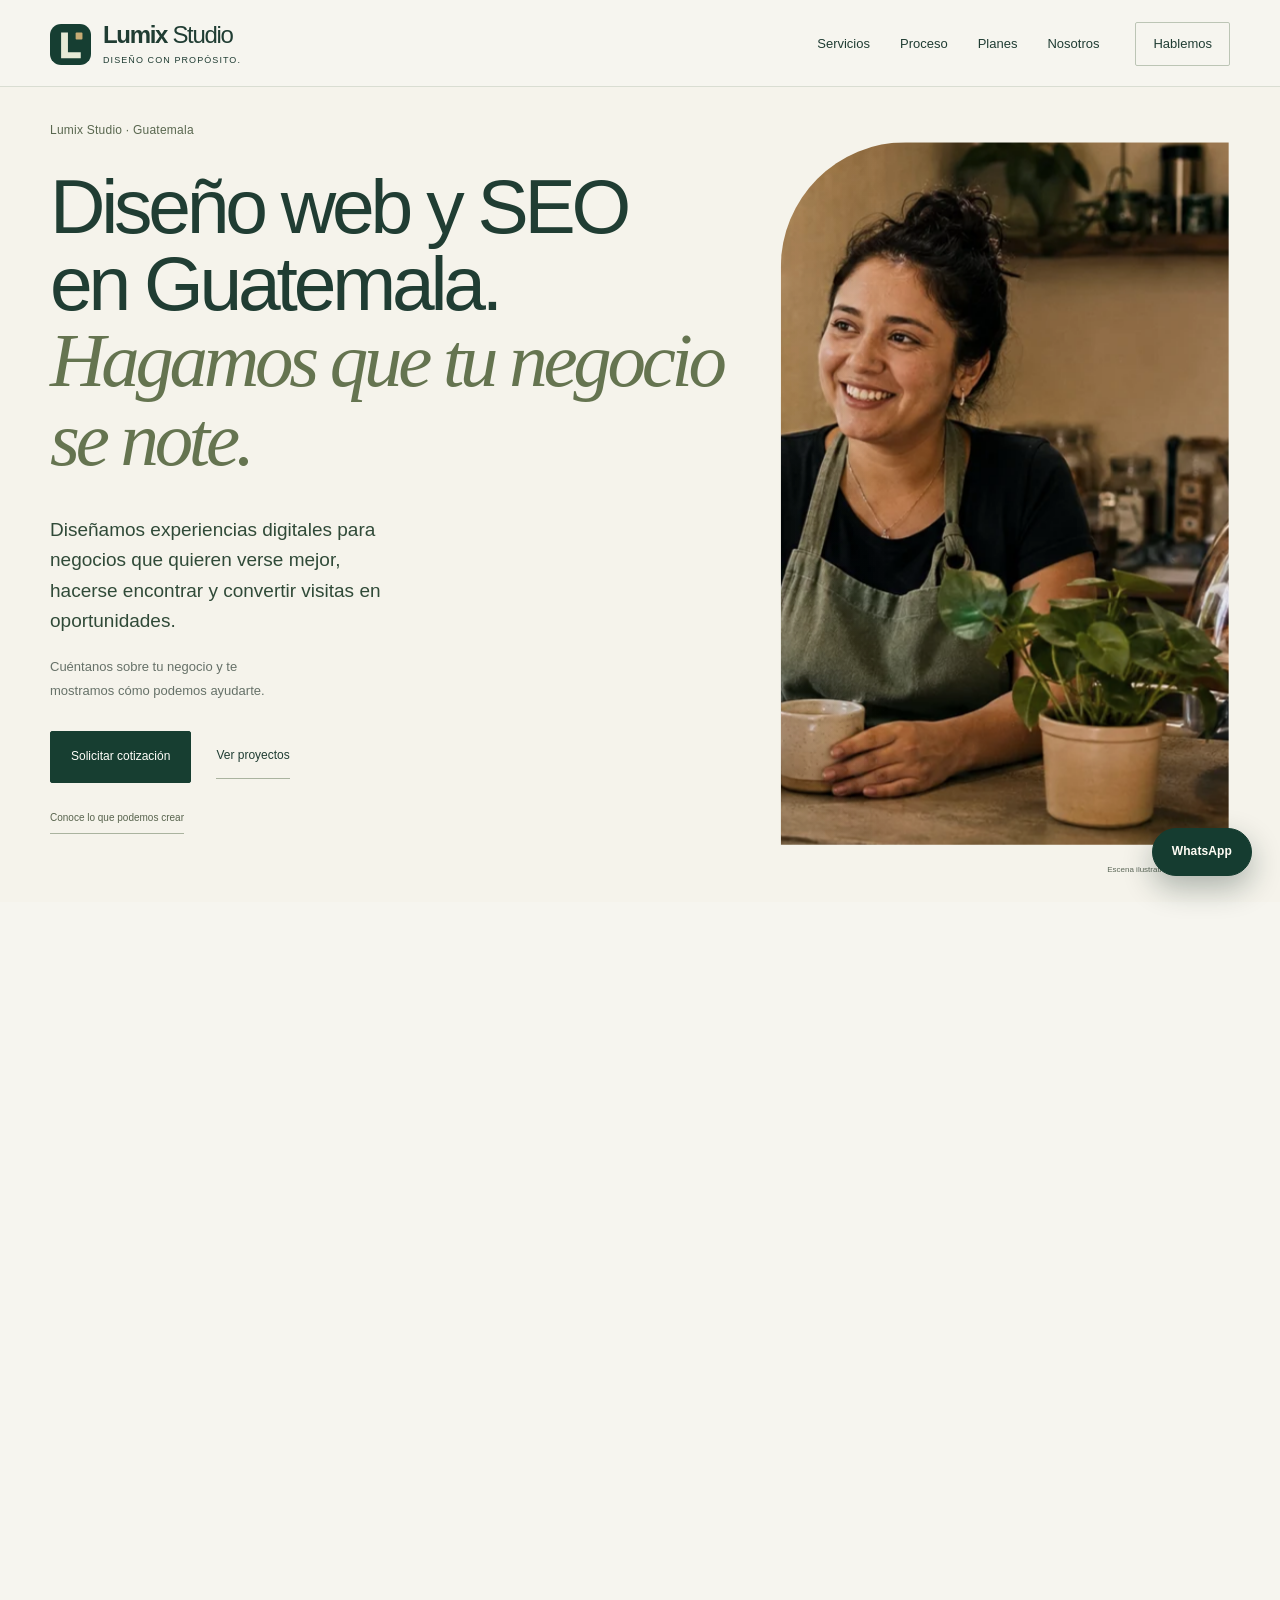
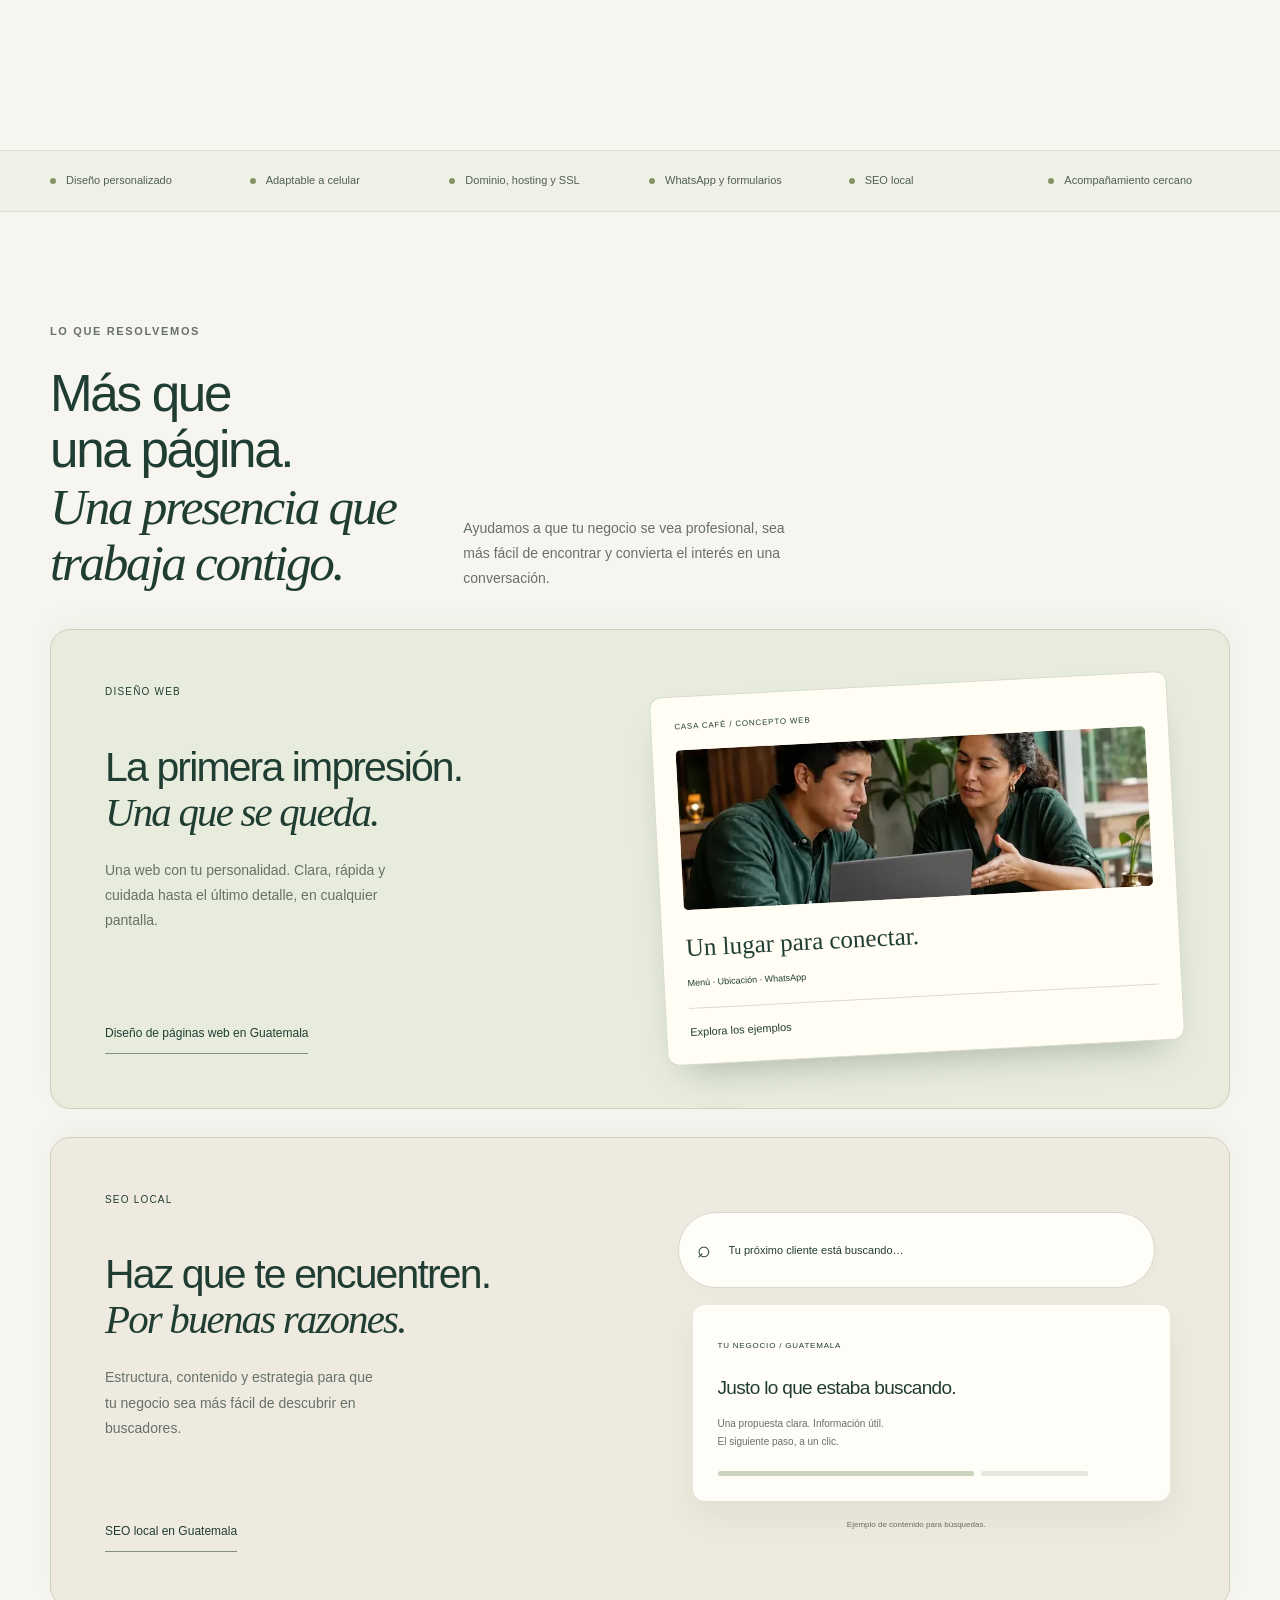
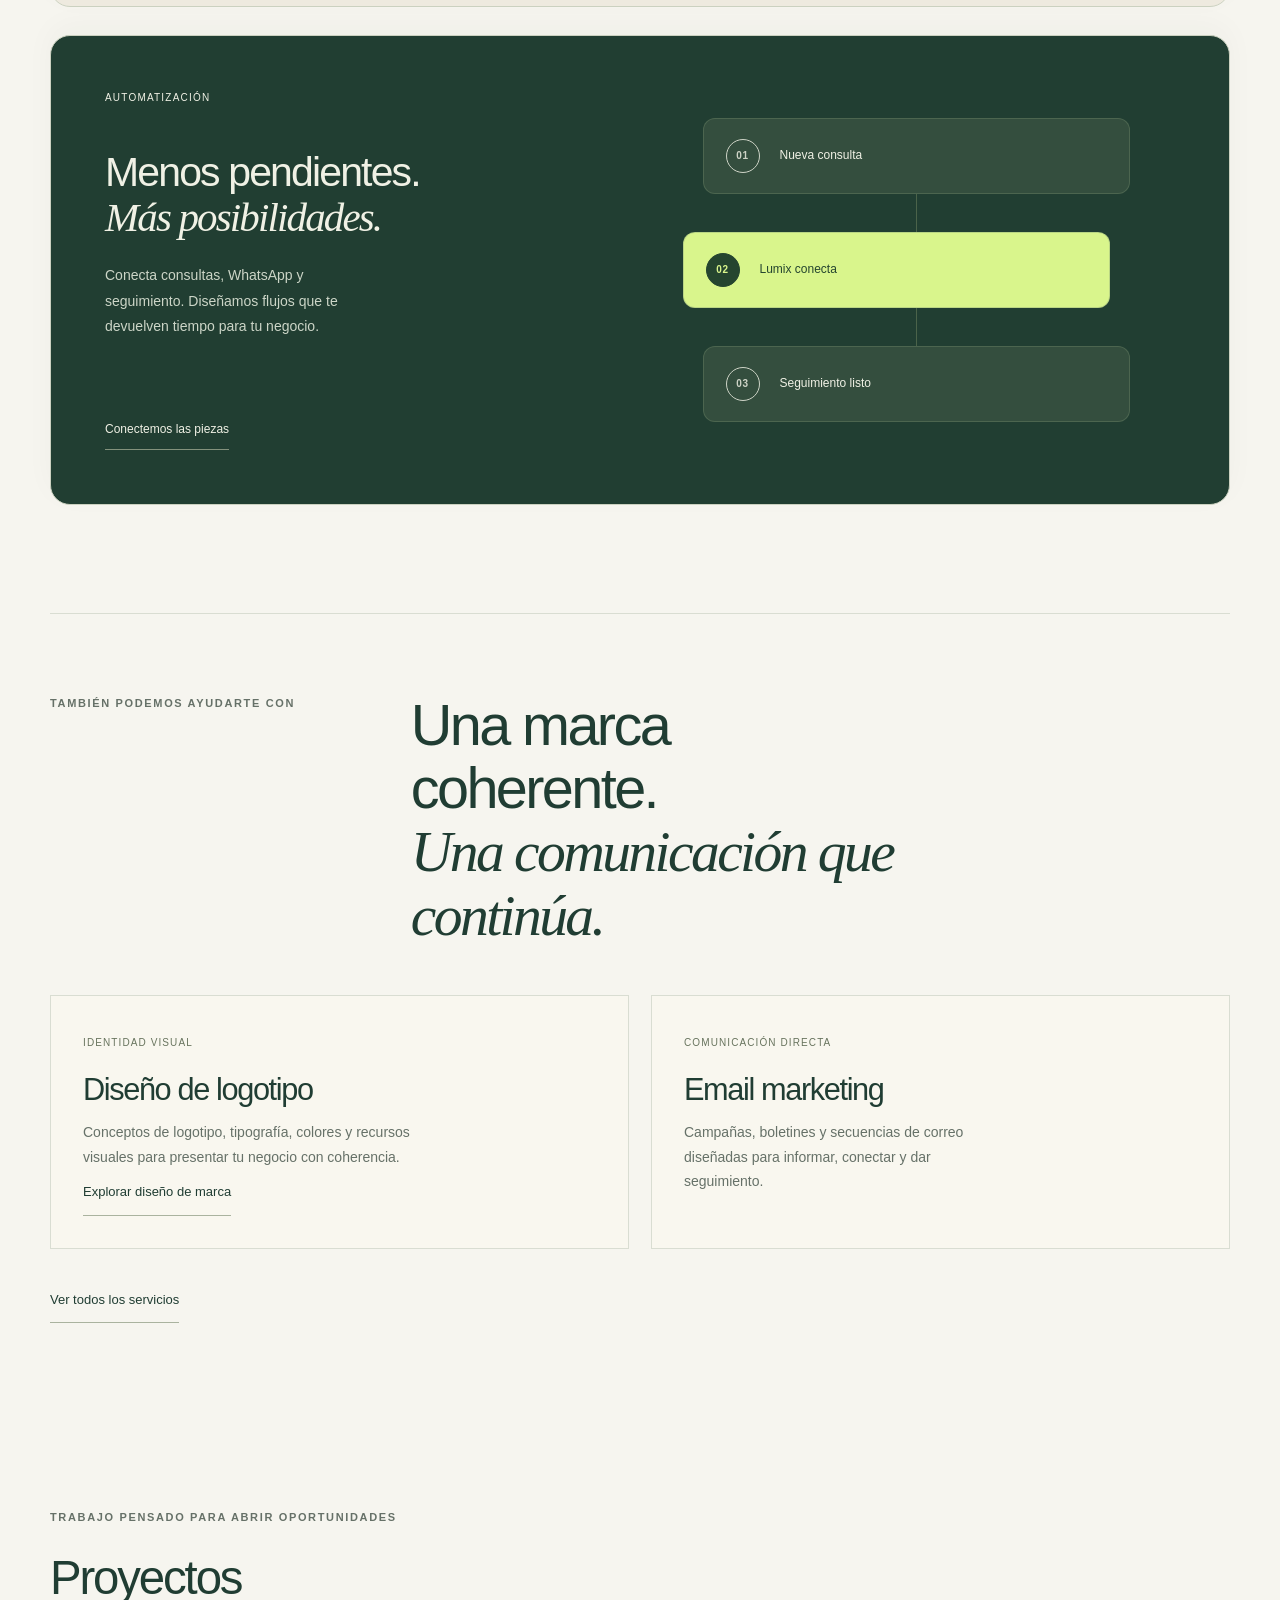
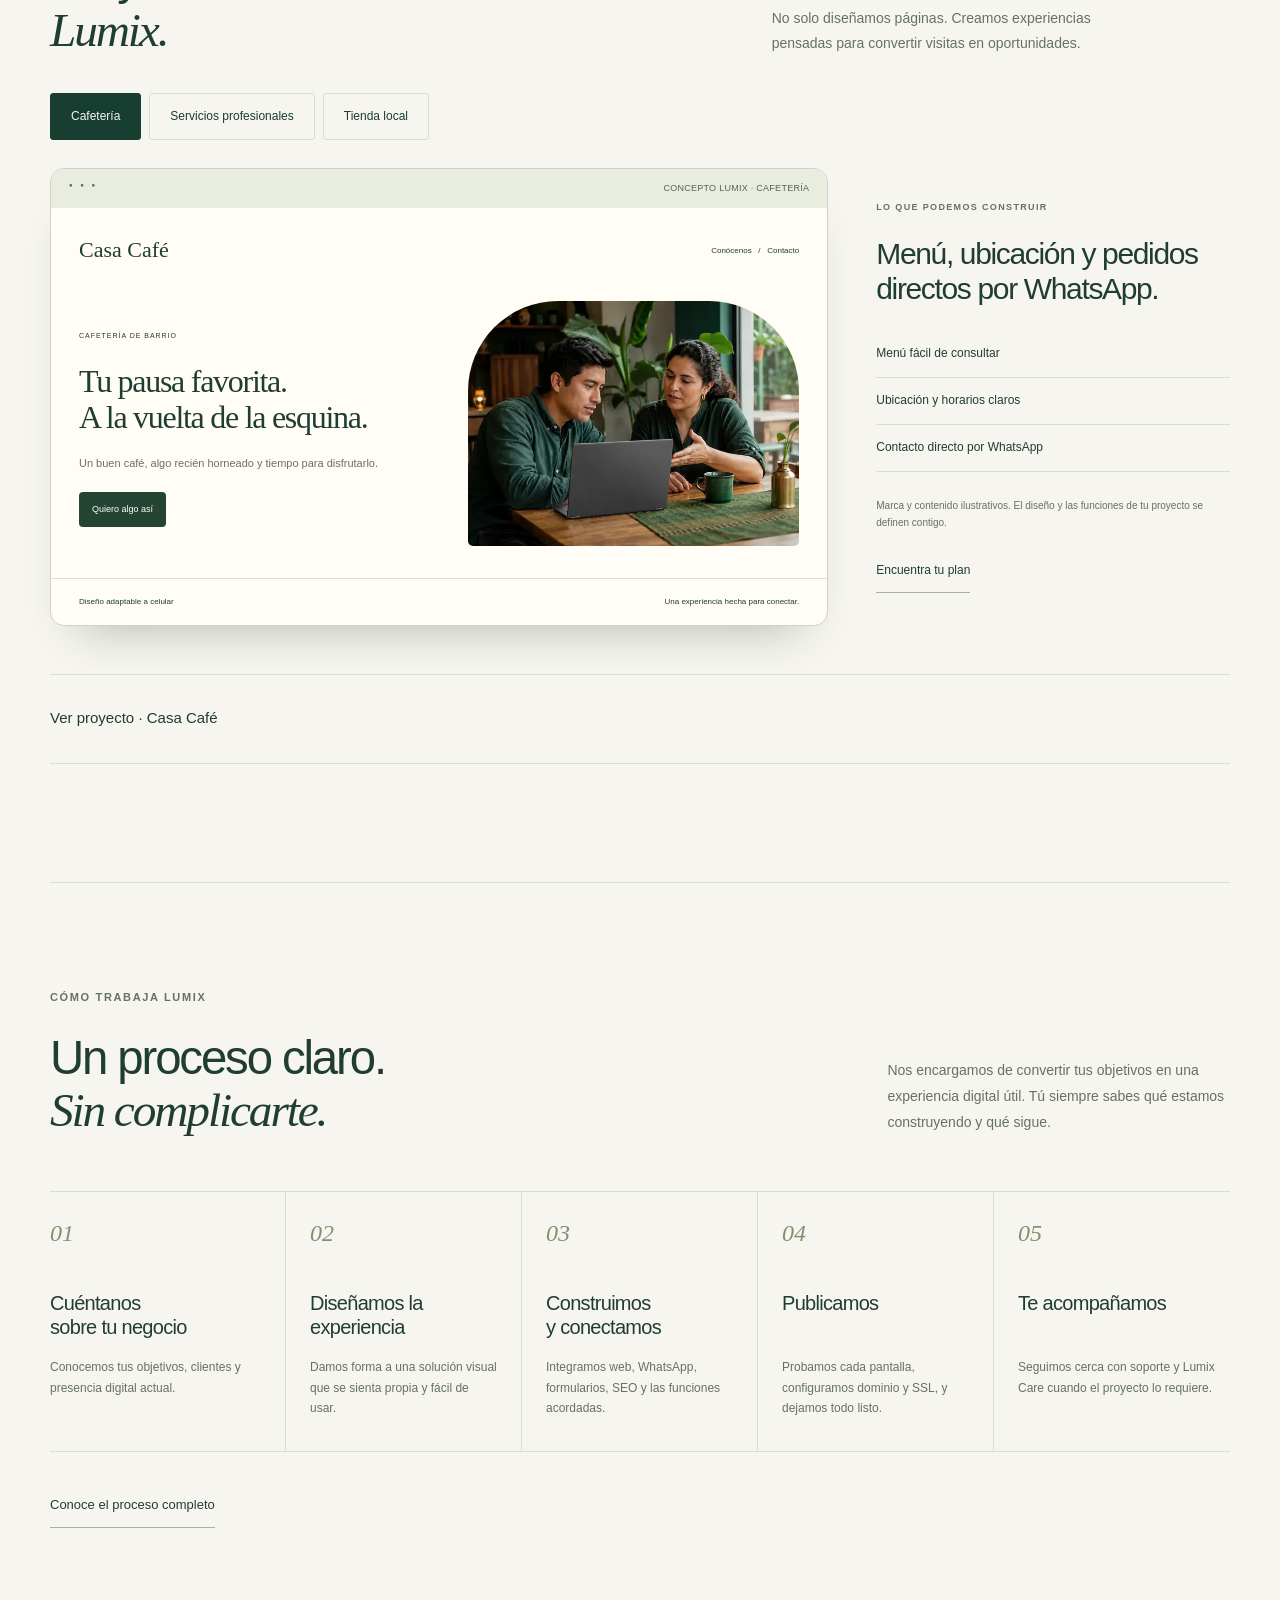
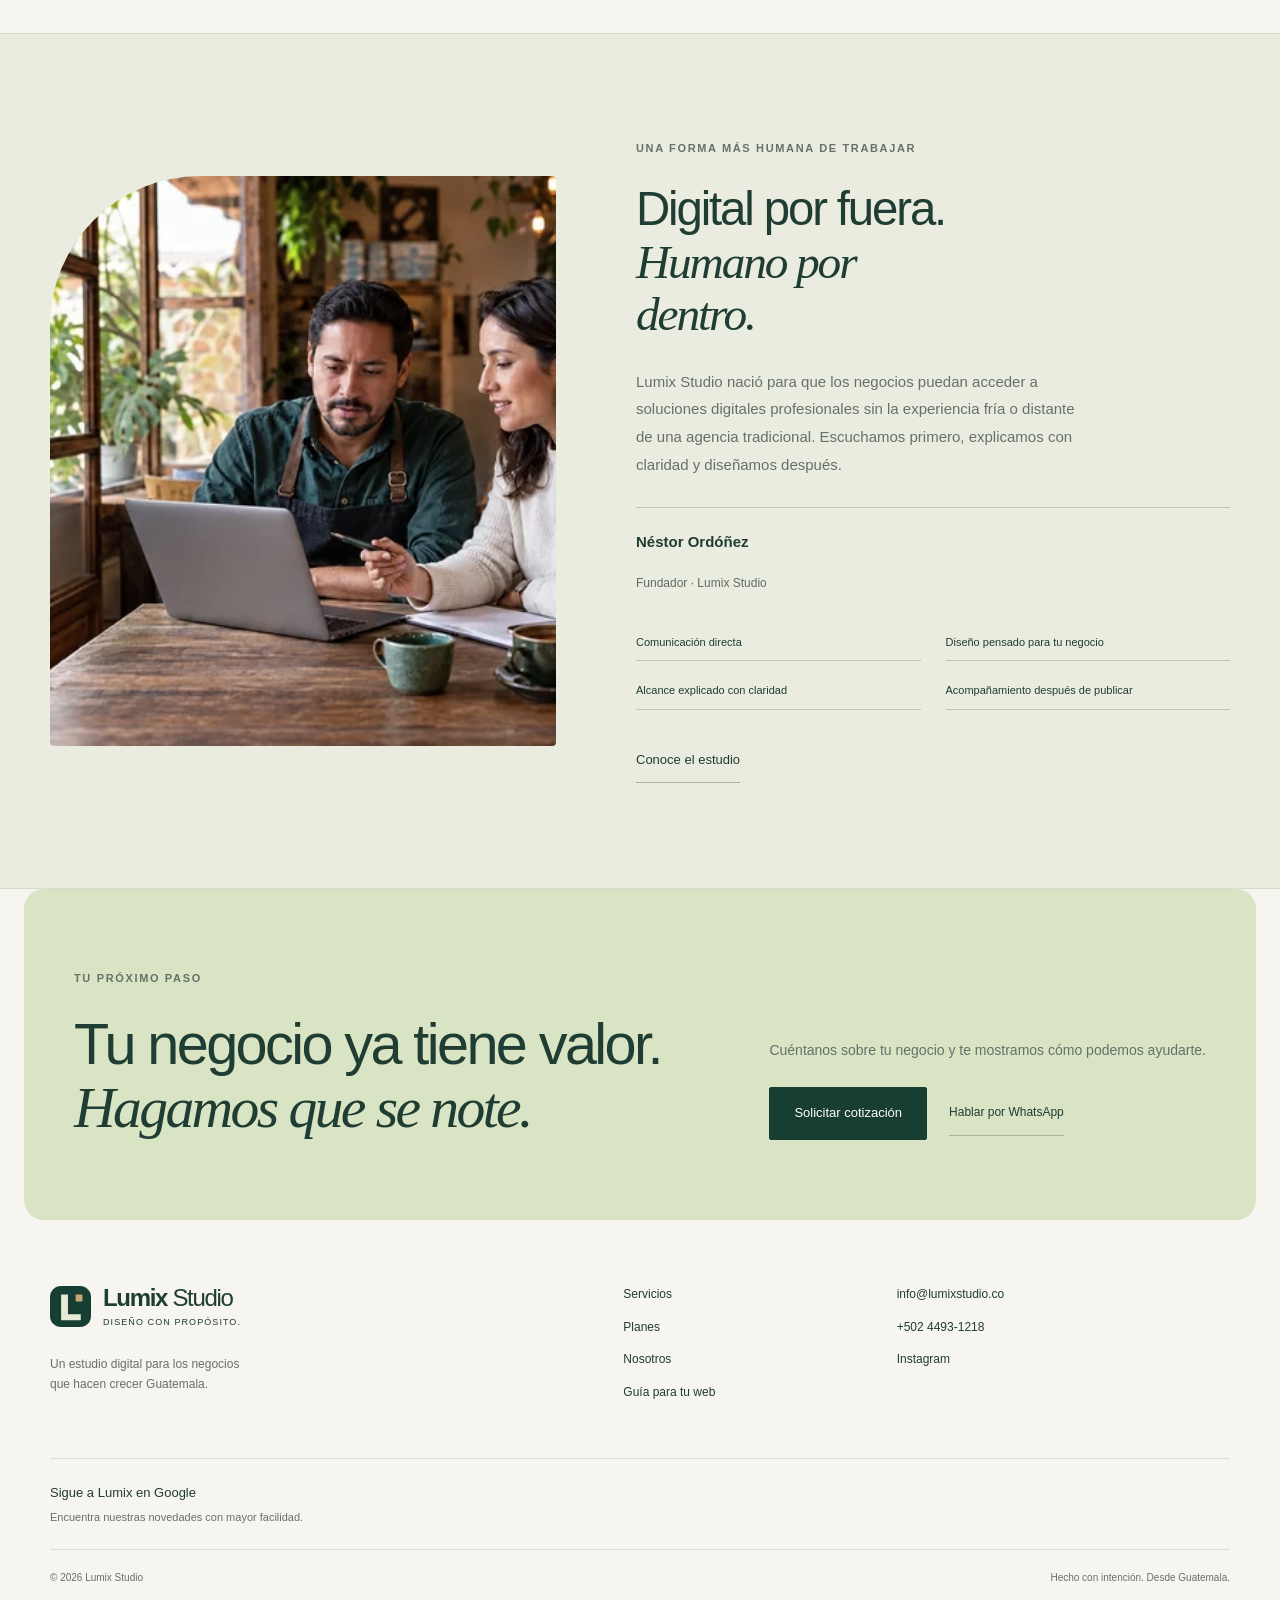
==== commit ac0e0622: "Improve Guatemala SEO and align Impulso promotion" ====
--- a/index.html
+++ b/index.html
@@ -1,5 +1,5 @@
-<!doctype html><html lang="es-GT"><head><meta charset="utf-8"><meta name="viewport" content="width=device-width, initial-scale=1"><title>Páginas web y SEO en Guatemala | Lumix Studio</title><meta name="description" content="Diseñamos páginas web, marcas y sistemas de marketing para que negocios en Guatemala se vean mejor, aparezcan en Google y conviertan visitas en consultas."><meta name="robots" content="index,follow,max-image-preview:large"><meta name="theme-color" content="#f6f5ef"><link rel="canonical" href="https://lumixstudio.co/"><link rel="icon" href="/favicon.svg" type="image/svg+xml"><link rel="preload" as="image" href="/assets/people-cafe-1280.webp" imagesrcset="/assets/people-cafe-mobile.webp 640w, /assets/people-cafe-1280.webp 1280w" imagesizes="100vw" fetchpriority="high"><meta property="og:type" content="website"><meta property="og:locale" content="es_GT"><meta property="og:site_name" content="Lumix Studio"><meta property="og:title" content="Páginas web y SEO en Guatemala | Lumix Studio"><meta property="og:description" content="Diseñamos páginas web, marcas y sistemas de marketing para que negocios en Guatemala se vean mejor, aparezcan en Google y conviertan visitas en consultas."><meta property="og:url" content="https://lumixstudio.co/"><meta property="og:image" content="https://lumixstudio.co/assets/og-lumix-studio.png"><meta property="og:image:width" content="1200"><meta property="og:image:height" content="630"><meta property="og:image:alt" content="Lumix Studio — diseño web, SEO y automatización en Guatemala"><meta name="twitter:card" content="summary_large_image"><meta name="twitter:title" content="Páginas web y SEO en Guatemala | Lumix Studio"><meta name="twitter:description" content="Diseño de páginas web en Guatemala, SEO local y automatización. Creamos una presencia digital clara para tu negocio. Conversemos sobre tu proyecto."><meta name="twitter:image" content="https://lumixstudio.co/assets/og-lumix-studio.png"><link rel="stylesheet" href="/home.css?v=1"><script type="application/ld+json">{"@context":"https://schema.org","@graph":[{"@type":"Organization","@id":"https://lumixstudio.co/#organization","name":"Lumix Studio","url":"https://lumixstudio.co/","logo":"https://lumixstudio.co/favicon.svg","description":"Diseño web, identidad visual, email marketing, SEO local y automatización para negocios en Guatemala.","telephone":"+50244931218","email":"info@lumixstudio.co","sameAs":["https://www.instagram.com/lumixstudio.gt/"],"areaServed":{"@type":"Country","name":"Guatemala"},"founder":{"@type":"Person","name":"Néstor Ordóñez"}},{"@type":"WebSite","@id":"https://lumixstudio.co/#website","url":"https://lumixstudio.co/","name":"Lumix Studio","inLanguage":"es-GT","publisher":{"@id":"https://lumixstudio.co/#organization"}},{"@type":"WebPage","@id":"https://lumixstudio.co/#webpage","url":"https://lumixstudio.co/","name":"Páginas web y SEO en Guatemala | Lumix Studio","description":"Diseño de páginas web en Guatemala, SEO local y automatización. Creamos una presencia digital clara para tu negocio. Conversemos sobre tu proyecto.","inLanguage":"es-GT","isPartOf":{"@id":"https://lumixstudio.co/#website"}}]}</script><script src="/app.js?v=5" defer></script></head><body><a class="skip" href="#contenido">Saltar al contenido</a><header class="site-header"><div class="container navigation"><a class="brand" href="/" aria-label="Lumix Studio, inicio"><svg class="brand-mark" viewBox="0 0 48 48" aria-hidden="true"><rect width="48" height="48" rx="13" fill="#163e32"/><path d="M13 10h8v23h15v7H13z" fill="#e6ead6"/><rect x="30" y="10" width="8" height="8" rx="1" fill="#c6aa74"/></svg><span>Lumix<span class="brand-light"> Studio</span><small>Diseño con propósito.</small></span></a><nav id="navigation" aria-label="Navegación principal"><a href="/servicios/" >Servicios</a><a href="/proceso/" >Proceso</a><a href="/planes/" >Planes</a><a href="/nosotros/" >Nosotros</a></nav><a class="nav-cta" href="/contacto/">Hablemos </a><button class="menu-toggle" aria-expanded="false" aria-controls="navigation" aria-label="Abrir menú">Menú <span>＋</span></button></div></header><main id="contenido"><div class="cinema-wrap"><section class="cinema-hero" aria-label="Lumix Studio, diseño para tu negocio"><figure class="cinema-photo"><img decoding="async" src="/assets/people-cafe-1280.webp" srcset="/assets/people-cafe-mobile.webp 640w, /assets/people-cafe-1280.webp 1280w" sizes="100vw" width="1280" height="853" alt="Una emprendedora recibe a una clienta en su cafetería" fetchpriority="high"></figure><div class="cinema-intro container"><p class="cinema-kicker">Lumix Studio · Guatemala</p><h1>Diseño web y SEO en Guatemala.<br><em>Hagamos que tu negocio se note.</em></h1><div class="cinema-copy"><p>Diseñamos experiencias digitales para negocios que quieren verse mejor, hacerse encontrar y convertir visitas en oportunidades.</p><p>Cuéntanos sobre tu negocio y te mostramos cómo podemos ayudarte.</p><div class="cinema-actions"><a class="btn btn-primary" href="/contacto/">Solicitar cotización</a><a class="text-link" href="#proyectos">Ver proyectos</a></div></div><a class="cinema-discover" href="#proyectos">Conoce lo que podemos crear </a></div><div class="cinema-reveal" aria-hidden="true"><p>Tan real<br>como <em>tú.</em></p></div><span class="cinema-credit">Escena ilustrativa · Lumix Studio</span></section></div><section class="conversion-trust" aria-label="Lo que incluye una solución Lumix"><div class="container"><ul><li>Diseño personalizado</li><li>Adaptable a celular</li><li>Dominio, hosting y SSL</li><li>WhatsApp y formularios</li><li>SEO local</li><li>Acompañamiento cercano</li></ul></div></section><section class="motion-services container conversion-services"><div class="section-intro"><div><span class="eyebrow">Lo que resolvemos</span><h2>Más que una página.<br><em>Una presencia que trabaja contigo.</em></h2></div><p>Ayudamos a que tu negocio se vea profesional, sea más fácil de encontrar y convierta el interés en una conversación.</p></div><div class="service-stack">
-<article class="motion-card card-web"><div class="card-copy"><span class="card-index">DISEÑO WEB</span><h3>La primera impresión.<br><em>Una que se queda.</em></h3><p>Una web con tu personalidad. Clara, rápida y cuidada hasta el último detalle, en cualquier pantalla.</p><a class="card-link" href="/diseno-web-guatemala/">Diseño web en Guatemala </a></div><div class="card-demo web-demo"><a class="business-mini" href="#proyectos" aria-label="Explorar ejemplos de páginas web para pequeños negocios"><span>CASA CAFÉ / CONCEPTO WEB</span><img decoding="async" src="/assets/lumix-5-640.webp" alt="Una conversación en una cafetería de barrio" width="640" height="480" loading="lazy"><strong>Un lugar para conectar.</strong><small>Menú · Ubicación · WhatsApp</small><span class="mini-demo-action">Explora los ejemplos <b aria-hidden="true"></b></span></a></div></article>
+<!doctype html><html lang="es-GT"><head><meta charset="utf-8"><meta name="viewport" content="width=device-width, initial-scale=1"><title>Páginas web y SEO en Guatemala | Lumix Studio</title><meta name="description" content="Diseñamos páginas web, marcas y sistemas de marketing para que negocios en Guatemala se vean mejor, aparezcan en Google y conviertan visitas en consultas."><meta name="robots" content="index,follow,max-image-preview:large"><meta name="theme-color" content="#f6f5ef"><link rel="canonical" href="https://lumixstudio.co/"><link rel="icon" href="/favicon.svg" type="image/svg+xml"><link rel="preload" as="image" href="/assets/people-cafe-1280.webp" imagesrcset="/assets/people-cafe-mobile.webp 640w, /assets/people-cafe-1280.webp 1280w" imagesizes="100vw" fetchpriority="high"><meta property="og:type" content="website"><meta property="og:locale" content="es_GT"><meta property="og:site_name" content="Lumix Studio"><meta property="og:title" content="Páginas web y SEO en Guatemala | Lumix Studio"><meta property="og:description" content="Diseñamos páginas web, marcas y sistemas de marketing para que negocios en Guatemala se vean mejor, aparezcan en Google y conviertan visitas en consultas."><meta property="og:url" content="https://lumixstudio.co/"><meta property="og:image" content="https://lumixstudio.co/assets/og-lumix-studio.png"><meta property="og:image:width" content="1200"><meta property="og:image:height" content="630"><meta property="og:image:alt" content="Lumix Studio — diseño web, SEO y automatización en Guatemala"><meta name="twitter:card" content="summary_large_image"><meta name="twitter:title" content="Páginas web y SEO en Guatemala | Lumix Studio"><meta name="twitter:description" content="Diseñamos páginas web, marcas y sistemas de marketing para que negocios en Guatemala se vean mejor, aparezcan en Google y conviertan visitas en consultas."><meta name="twitter:image" content="https://lumixstudio.co/assets/og-lumix-studio.png"><link rel="stylesheet" href="/home.css?v=1"><script type="application/ld+json">{"@context":"https://schema.org","@graph":[{"@type":"Organization","@id":"https://lumixstudio.co/#organization","name":"Lumix Studio","url":"https://lumixstudio.co/","logo":"https://lumixstudio.co/favicon.svg","description":"Diseño web, identidad visual, email marketing, SEO local y automatización para negocios en Guatemala.","telephone":"+50244931218","email":"info@lumixstudio.co","sameAs":["https://www.instagram.com/lumixstudio.gt/"],"areaServed":{"@type":"Country","name":"Guatemala"},"founder":{"@type":"Person","name":"Néstor Ordóñez"}},{"@type":"WebSite","@id":"https://lumixstudio.co/#website","url":"https://lumixstudio.co/","name":"Lumix Studio","inLanguage":"es-GT","publisher":{"@id":"https://lumixstudio.co/#organization"}},{"@type":"WebPage","@id":"https://lumixstudio.co/#webpage","url":"https://lumixstudio.co/","name":"Páginas web y SEO en Guatemala | Lumix Studio","description":"Diseñamos páginas web, marcas y sistemas de marketing para que negocios en Guatemala se vean mejor, aparezcan en Google y conviertan visitas en consultas.","inLanguage":"es-GT","isPartOf":{"@id":"https://lumixstudio.co/#website"}}]}</script><script src="/app.js?v=5" defer></script></head><body><a class="skip" href="#contenido">Saltar al contenido</a><header class="site-header"><div class="container navigation"><a class="brand" href="/" aria-label="Lumix Studio, inicio"><svg class="brand-mark" viewBox="0 0 48 48" aria-hidden="true"><rect width="48" height="48" rx="13" fill="#163e32"/><path d="M13 10h8v23h15v7H13z" fill="#e6ead6"/><rect x="30" y="10" width="8" height="8" rx="1" fill="#c6aa74"/></svg><span>Lumix<span class="brand-light"> Studio</span><small>Diseño con propósito.</small></span></a><nav id="navigation" aria-label="Navegación principal"><a href="/servicios/" >Servicios</a><a href="/proceso/" >Proceso</a><a href="/planes/" >Planes</a><a href="/nosotros/" >Nosotros</a></nav><a class="nav-cta" href="/contacto/">Hablemos </a><button class="menu-toggle" aria-expanded="false" aria-controls="navigation" aria-label="Abrir menú">Menú <span>＋</span></button></div></header><main id="contenido"><div class="cinema-wrap"><section class="cinema-hero" aria-label="Lumix Studio, diseño para tu negocio"><figure class="cinema-photo"><img decoding="async" src="/assets/people-cafe-1280.webp" srcset="/assets/people-cafe-mobile.webp 640w, /assets/people-cafe-1280.webp 1280w" sizes="100vw" width="1280" height="853" alt="Una emprendedora recibe a una clienta en su cafetería" fetchpriority="high"></figure><div class="cinema-intro container"><p class="cinema-kicker">Lumix Studio · Guatemala</p><h1>Diseño web y SEO en Guatemala.<br><em>Hagamos que tu negocio se note.</em></h1><div class="cinema-copy"><p>Diseñamos experiencias digitales para negocios que quieren verse mejor, hacerse encontrar y convertir visitas en oportunidades.</p><p>Cuéntanos sobre tu negocio y te mostramos cómo podemos ayudarte.</p><div class="cinema-actions"><a class="btn btn-primary" href="/contacto/">Solicitar cotización</a><a class="text-link" href="#proyectos">Ver proyectos</a></div></div><a class="cinema-discover" href="#proyectos">Conoce lo que podemos crear </a></div><div class="cinema-reveal" aria-hidden="true"><p>Tan real<br>como <em>tú.</em></p></div><span class="cinema-credit">Escena ilustrativa · Lumix Studio</span></section></div><section class="conversion-trust" aria-label="Lo que incluye una solución Lumix"><div class="container"><ul><li>Diseño personalizado</li><li>Adaptable a celular</li><li>Dominio, hosting y SSL</li><li>WhatsApp y formularios</li><li>SEO local</li><li>Acompañamiento cercano</li></ul></div></section><section class="motion-services container conversion-services"><div class="section-intro"><div><span class="eyebrow">Lo que resolvemos</span><h2>Más que una página.<br><em>Una presencia que trabaja contigo.</em></h2></div><p>Ayudamos a que tu negocio se vea profesional, sea más fácil de encontrar y convierta el interés en una conversación.</p></div><div class="service-stack">
+<article class="motion-card card-web"><div class="card-copy"><span class="card-index">DISEÑO WEB</span><h3>La primera impresión.<br><em>Una que se queda.</em></h3><p>Una web con tu personalidad. Clara, rápida y cuidada hasta el último detalle, en cualquier pantalla.</p><a class="card-link" href="/diseno-web-guatemala/">Diseño de páginas web en Guatemala </a></div><div class="card-demo web-demo"><a class="business-mini" href="#proyectos" aria-label="Explorar ejemplos de páginas web para pequeños negocios"><span>CASA CAFÉ / CONCEPTO WEB</span><img decoding="async" src="/assets/lumix-5-640.webp" alt="Una conversación en una cafetería de barrio" width="640" height="480" loading="lazy"><strong>Un lugar para conectar.</strong><small>Menú · Ubicación · WhatsApp</small><span class="mini-demo-action">Explora los ejemplos <b aria-hidden="true"></b></span></a></div></article>
 <article class="motion-card card-seo"><div class="card-copy"><span class="card-index">SEO LOCAL</span><h3>Haz que te encuentren.<br><em>Por buenas razones.</em></h3><p>Estructura, contenido y estrategia para que tu negocio sea más fácil de descubrir en buscadores.</p><a class="card-link" href="/seo-local-guatemala/">SEO local en Guatemala </a></div><div class="card-demo search-demo" aria-label="Ejemplo ilustrativo de presencia en búsquedas"><div class="search-pill"><span>⌕</span> Tu próximo cliente está buscando…</div><div class="search-result"><small>TU NEGOCIO / GUATEMALA</small><strong>Justo lo que estaba buscando.</strong><p>Una propuesta clara. Información útil.<br>El siguiente paso, a un clic.</p><div class="result-lines"><i></i><i></i></div></div><span class="demo-footnote">Ejemplo de contenido para búsquedas.</span></div></article>
 <article class="motion-card card-auto"><div class="card-copy"><span class="card-index">AUTOMATIZACIÓN</span><h3>Menos pendientes.<br><em>Más posibilidades.</em></h3><p>Conecta consultas, WhatsApp y seguimiento. Diseñamos flujos que te devuelven tiempo para tu negocio.</p><a class="card-link" href="/automatizacion/">Conectemos las piezas </a></div><div class="card-demo flow-demo" aria-label="Ejemplo de flujo de una consulta en tres pasos"><div class="flow-node"><b class="flow-step">01</b><span>Nueva consulta</span></div><div class="flow-connector"><i></i></div><div class="flow-node flow-center"><b class="flow-step">02</b><span>Lumix conecta</span></div><div class="flow-connector"><i></i></div><div class="flow-node"><b class="flow-step">03</b><span>Seguimiento listo</span></div></div></article>
-</div></section><section class="supporting-services container" aria-labelledby="supporting-services-title"><div><span class="eyebrow">También podemos ayudarte con</span><h2 id="supporting-services-title">Una marca coherente.<br><em>Una comunicación que continúa.</em></h2></div><div class="supporting-services-grid"><article><span>Identidad visual</span><h3>Diseño de logotipo</h3><p>Conceptos de logotipo, tipografía, colores y recursos visuales para presentar tu negocio con coherencia.</p><a class="text-link" href="/diseno-de-marca-guatemala/">Explorar diseño de marca</a></article><article><span>Comunicación directa</span><h3>Email marketing</h3><p>Campañas, boletines y secuencias de correo diseñadas para informar, conectar y dar seguimiento.</p></article></div><a class="text-link" href="/servicios/">Ver todos los servicios</a></section><section id="proyectos" class="business-showcase container"><div class="showcase-intro"><div><span class="eyebrow">Trabajo pensado para abrir oportunidades</span><h2>Proyectos<br><em>Lumix.</em></h2></div><p>No solo diseñamos páginas. Creamos experiencias pensadas para convertir visitas en oportunidades.</p></div><div class="demo-tabs" role="group" aria-label="Elegir ejemplo de negocio"><button type="button" data-demo="cafe" aria-pressed="true" aria-controls="demo-cafe">Cafetería</button><button type="button" data-demo="servicios" aria-pressed="false" aria-controls="demo-servicios">Servicios profesionales</button><button type="button" data-demo="tienda" aria-pressed="false" aria-controls="demo-tienda">Tienda local</button></div><div class="business-demo" id="demo-cafe"><div class="demo-browser"><div class="demo-chrome"><span aria-hidden="true">● ● ●</span><span>Concepto Lumix · Cafetería</span></div><div class="demo-brand"><strong>Casa Café</strong><span>Conócenos &nbsp; / &nbsp; Contacto</span></div><div class="demo-body"><div><small>CAFETERÍA DE BARRIO</small><h3>Tu pausa favorita.<br>A la vuelta de la esquina.</h3><p>Un buen café, algo recién horneado y tiempo para disfrutarlo.</p><a href="/contacto/?servicio=Una%20web%20como%20el%20ejemplo%20de%20Cafeter%C3%ADa" class="demo-sample-link">Quiero algo así </a></div><img decoding="async" src="/assets/lumix-5-640.webp" srcset="/assets/lumix-5-640.webp 640w, /assets/lumix-5.webp 1448w" sizes="(max-width: 760px) calc(100vw - 40px), 640px" alt="Dos personas conversan sobre un negocio en una cafetería" width="1280" height="960" loading="lazy"></div><div class="demo-bottom"><span>Diseño adaptable a celular</span><span>Una experiencia hecha para conectar.</span></div></div><aside class="demo-explanation"><span class="eyebrow">Lo que podemos construir</span><h3>Menú, ubicación y pedidos directos por WhatsApp.</h3><ul><li>Menú fácil de consultar</li><li>Ubicación y horarios claros</li><li>Contacto directo por WhatsApp</li></ul><p>Marca y contenido ilustrativos. El diseño y las funciones de tu proyecto se definen contigo.</p><a class="text-link" href="/planes/">Encuentra tu plan </a></aside><details class="concept-story"><summary>Ver proyecto · Casa Café</summary><div class="concept-story-grid"><div><span>El reto</span><h3>Un menú que no se pierde entre mensajes.</h3><p>Una cafetería recibe las mismas preguntas sobre menú, horarios y ubicación. La página debe ayudar a decidir una visita desde el teléfono.</p></div><div><span>La decisión de diseño</span><p>Damos prioridad al menú, la información práctica y el contacto. La fotografía aporta cercanía; los textos cortos facilitan encontrar lo necesario.</p><span>Qué evaluaríamos</span><p>Revisaríamos consultas del menú, clics en ubicación y contactos para entender si el recorrido resulta útil.</p></div></div><p class="concept-disclosure">Estudio conceptual de Lumix. No es un proyecto de cliente ni representa resultados obtenidos.</p></details></div><div class="business-demo" id="demo-servicios"><div class="demo-browser"><div class="demo-chrome"><span aria-hidden="true">● ● ●</span><span>Concepto Lumix · Servicios profesionales</span></div><div class="demo-brand"><strong>Cerca / Estudio</strong><span>Conócenos &nbsp; / &nbsp; Contacto</span></div><div class="demo-body"><div><small>ASESORÍA PARA TU NEGOCIO</small><h3>Tus ideas, más claras.<br>Tu siguiente paso, también.</h3><p>Una conversación para entender dónde estás y hacia dónde quieres ir.</p><a href="/contacto/?servicio=Una%20web%20como%20el%20ejemplo%20de%20Servicios%20profesionales" class="demo-sample-link">Quiero algo así </a></div><img decoding="async" srcset="/assets/lumix-9-640.webp 640w, /assets/lumix-9.webp 1280w" sizes="(max-width: 760px) calc(100vw - 40px), (max-width: 1100px) 70vw, 100vw" src="/assets/lumix-9.webp" alt="Dos personas revisan una propuesta digital en una mesa de trabajo" width="1280" height="800" loading="lazy"></div><div class="demo-bottom"><span>Diseño adaptable a celular</span><span>Una experiencia hecha para conectar.</span></div></div><aside class="demo-explanation"><span class="eyebrow">Lo que podemos construir</span><h3>Servicios claros y solicitudes de consulta.</h3><ul><li>Servicios explicados con claridad</li><li>Preguntas frecuentes útiles</li><li>Solicitud de consulta</li></ul><p>Marca y contenido ilustrativos. El diseño y las funciones de tu proyecto se definen contigo.</p><a class="text-link" href="/planes/">Encuentra tu plan </a></aside><details class="concept-story"><summary>Ver proyecto · Cerca / Estudio</summary><div class="concept-story-grid"><div><span>El reto</span><h3>Una especialidad que se entiende al primer vistazo.</h3><p>Un negocio de servicios necesita explicar qué resuelve antes de pedir una reunión. Un visitante nuevo todavía no sabe si es la opción adecuada.</p></div><div><span>La decisión de diseño</span><p>Ordenamos especialidad, servicios y preguntas frecuentes antes de la solicitud de consulta. La jerarquía tipográfica ayuda a leer sin esfuerzo.</p><span>Qué evaluaríamos</span><p>Revisaríamos solicitudes de consulta y preguntas recibidas para detectar qué información todavía falta.</p></div></div><p class="concept-disclosure">Estudio conceptual de Lumix. No es un proyecto de cliente ni representa resultados obtenidos.</p></details></div><div class="business-demo" id="demo-tienda"><div class="demo-browser"><div class="demo-chrome"><span aria-hidden="true">● ● ●</span><span>Concepto Lumix · Tienda local</span></div><div class="demo-brand"><strong>Origen / Taller</strong><span>Conócenos &nbsp; / &nbsp; Contacto</span></div><div class="demo-body"><div><small>OBJETOS CON HISTORIA</small><h3>Hecho con manos.<br>Elegido con intención.</h3><p>Descubre piezas que llevan el cuidado de quienes las hacen.</p><a href="/contacto/?servicio=Una%20web%20como%20el%20ejemplo%20de%20Tienda%20local" class="demo-sample-link">Quiero algo así </a></div><img decoding="async" srcset="/assets/lumix-3-640.webp 640w, /assets/lumix-3.webp 1280w" sizes="(max-width: 760px) calc(100vw - 40px), (max-width: 1100px) 70vw, 100vw" src="/assets/lumix-3.webp" alt="Dos personas trabajan juntas en una tienda de productos artesanales" width="1280" height="800" loading="lazy"></div><div class="demo-bottom"><span>Diseño adaptable a celular</span><span>Una experiencia hecha para conectar.</span></div></div><aside class="demo-explanation"><span class="eyebrow">Lo que podemos construir</span><h3>Catálogo visual y consultas de disponibilidad.</h3><ul><li>Catálogo visual de productos</li><li>Historia y personalidad de marca</li><li>Consultas sobre disponibilidad</li></ul><p>Marca y contenido ilustrativos. El diseño y las funciones de tu proyecto se definen contigo.</p><a class="text-link" href="/planes/">Encuentra tu plan </a></aside><details class="concept-story"><summary>Ver proyecto · Origen / Taller</summary><div class="concept-story-grid"><div><span>El reto</span><h3>Un catálogo que abre una conversación.</h3><p>Una tienda local quiere mostrar sus productos sin empezar con una operación de pagos y envíos en línea.</p></div><div><span>La decisión de diseño</span><p>El concepto da protagonismo a las piezas, su historia y las consultas de disponibilidad. Un catálogo por WhatsApp puede ser un primer alcance, sin prometer una tienda completa.</p><span>Qué evaluaríamos</span><p>Revisaríamos consultas sobre productos y disponibilidad para decidir qué funciones conviene desarrollar después.</p></div></div><p class="concept-disclosure">Estudio conceptual de Lumix. No es un proyecto de cliente ni representa resultados obtenidos.</p></details></div></section><section class="lumix-process container" id="como-trabajamos"><div class="process-heading"><div><span class="eyebrow">Cómo trabaja Lumix</span><h2>Un proceso claro.<br><em>Sin complicarte.</em></h2></div><p>Nos encargamos de convertir tus objetivos en una experiencia digital útil. Tú siempre sabes qué estamos construyendo y qué sigue.</p></div><div class="process-list"><article><span class="process-number">01</span><h3>Cuéntanos sobre tu negocio</h3><p>Conocemos tus objetivos, clientes y presencia digital actual.</p></article><article><span class="process-number">02</span><h3>Diseñamos la experiencia</h3><p>Damos forma a una solución visual que se sienta propia y fácil de usar.</p></article><article><span class="process-number">03</span><h3>Construimos y conectamos</h3><p>Integramos web, WhatsApp, formularios, SEO y las funciones acordadas.</p></article><article><span class="process-number">04</span><h3>Publicamos</h3><p>Probamos cada pantalla, configuramos dominio y SSL, y dejamos todo listo.</p></article><article><span class="process-number">05</span><h3>Te acompañamos</h3><p>Seguimos cerca con soporte y Lumix Care cuando el proyecto lo requiere.</p></article></div><a class="text-link process-action" href="/proceso/">Conoce el proceso completo</a></section><section class="founder-trust"><div class="container founder-grid"><figure class="founder-visual"><img decoding="async" srcset="/assets/lumix-1-640.webp 640w, /assets/lumix-1.webp 1280w" sizes="(max-width: 760px) calc(100vw - 40px), 45vw" src="/assets/lumix-1.webp" alt="Dos personas colaboran en la presencia digital de un pequeño negocio" width="1280" height="800" loading="lazy"></figure><div class="founder-copy"><span class="eyebrow">Una forma más humana de trabajar</span><h2>Digital por fuera.<br><em>Humano por dentro.</em></h2><p>Lumix Studio nació para que los negocios puedan acceder a soluciones digitales profesionales sin la experiencia fría o distante de una agencia tradicional. Escuchamos primero, explicamos con claridad y diseñamos después.</p><div class="founder-signature"><strong>Néstor Ordóñez</strong><span>Fundador · Lumix Studio</span></div><ul class="founder-values"><li>Comunicación directa</li><li>Diseño pensado para tu negocio</li><li>Alcance explicado con claridad</li><li>Acompañamiento después de publicar</li></ul><a class="text-link" href="/nosotros/">Conoce el estudio</a></div></div></section><section class="closing conversion-closing"><div class="container closing-inner"><div><span class="eyebrow">Tu próximo paso</span><h2>Tu negocio ya tiene valor.<br><em>Hagamos que se note.</em></h2></div><div><p>Cuéntanos sobre tu negocio y te mostramos cómo podemos ayudarte.</p><div class="closing-actions"><a class="btn btn-primary" href="/contacto/">Solicitar cotización</a><a class="text-link" href="https://wa.me/50244931218?text=Hola%20Lumix%2C%20vi%20su%20p%C3%A1gina%20y%20quisiera%20informaci%C3%B3n%20para%20mejorar%20la%20presencia%20digital%20de%20mi%20negocio." target="_blank" rel="noopener noreferrer">Hablar por WhatsApp</a></div></div></div></section></main><footer><div class="container"><div class="footer-top"><div><a class="brand" href="/" aria-label="Lumix Studio, inicio"><svg class="brand-mark" viewBox="0 0 48 48" aria-hidden="true"><rect width="48" height="48" rx="13" fill="#163e32"/><path d="M13 10h8v23h15v7H13z" fill="#e6ead6"/><rect x="30" y="10" width="8" height="8" rx="1" fill="#c6aa74"/></svg><span>Lumix<span class="brand-light"> Studio</span><small>Diseño con propósito.</small></span></a><p>Un estudio digital para los negocios<br>que hacen crecer Guatemala.</p></div><div class="footer-links"><a href="/servicios/">Servicios</a><a href="/planes/">Planes</a><a href="/nosotros/">Nosotros</a><a href="/guia-pagina-web-guatemala/">Guía para tu web</a></div><div class="footer-links"><a href="mailto:info@lumixstudio.co">info@lumixstudio.co </a><a href="https://wa.me/50244931218?text=Hola%20Lumix%2C%20vi%20su%20p%C3%A1gina%20y%20quisiera%20informaci%C3%B3n%20para%20mejorar%20la%20presencia%20digital%20de%20mi%20negocio." target="_blank" rel="noopener noreferrer">+502 4493-1218 </a><a href="https://www.instagram.com/lumixstudio.gt/" target="_blank" rel="noopener noreferrer">Instagram </a></div></div><div class="preferred-source"><div class="preferred-source-copy"><strong>Sigue a Lumix en Google</strong><span>Encuentra nuestras novedades con mayor facilidad.</span></div><div class="preferred-source-control" google-add-preferred-source-btn data-theme="light" data-lang="es" aria-label="Añadir Lumix Studio como fuente preferida en Google"></div></div><div class="footer-bottom"><span>© 2026 Lumix Studio</span><span>Hecho con intención. Desde Guatemala.</span></div></div></footer><a class="wa-float" href="https://wa.me/50244931218?text=Hola%20Lumix%2C%20vi%20su%20p%C3%A1gina%20y%20quisiera%20informaci%C3%B3n%20para%20mejorar%20la%20presencia%20digital%20de%20mi%20negocio." target="_blank" rel="noopener noreferrer" aria-label="Hablar con Lumix Studio por WhatsApp"> WhatsApp</a><script>const preferredSource=document.querySelector("[google-add-preferred-source-btn]");if(preferredSource){const loadPreferredSource=()=>{if(document.querySelector("script[data-preferred-source]"))return;const script=document.createElement("script");script.src="https://news.google.com/swg/js/v1/publisher.js";script.async=true;script.dataset.preferredSource="";document.head.append(script)};if("IntersectionObserver" in window){const observer=new IntersectionObserver((entries)=>{if(entries.some(entry=>entry.isIntersecting)){observer.disconnect();loadPreferredSource()}},{rootMargin:"400px"});observer.observe(preferredSource)}else loadPreferredSource()}</script></body></html>
+</div></section><section class="supporting-services container" aria-labelledby="supporting-services-title"><div><span class="eyebrow">También podemos ayudarte con</span><h2 id="supporting-services-title">Una marca coherente.<br><em>Una comunicación que continúa.</em></h2></div><div class="supporting-services-grid"><article><span>Identidad visual</span><h3>Diseño de logotipo</h3><p>Conceptos de logotipo, tipografía, colores y recursos visuales para presentar tu negocio con coherencia.</p><a class="text-link" href="/diseno-de-marca-guatemala/">Explorar diseño de marca</a></article><article><span>Comunicación directa</span><h3>Email marketing</h3><p>Campañas, boletines y secuencias de correo diseñadas para informar, conectar y dar seguimiento.</p></article></div><a class="text-link" href="/servicios/">Ver todos los servicios</a></section><section id="proyectos" class="business-showcase container"><div class="showcase-intro"><div><span class="eyebrow">Trabajo pensado para abrir oportunidades</span><h2>Proyectos<br><em>Lumix.</em></h2></div><p>No solo diseñamos páginas. Creamos experiencias pensadas para convertir visitas en oportunidades.</p></div><div class="demo-tabs" role="group" aria-label="Elegir ejemplo de negocio"><button type="button" data-demo="cafe" aria-pressed="true" aria-controls="demo-cafe">Cafetería</button><button type="button" data-demo="servicios" aria-pressed="false" aria-controls="demo-servicios">Servicios profesionales</button><button type="button" data-demo="tienda" aria-pressed="false" aria-controls="demo-tienda">Tienda local</button></div><div class="business-demo" id="demo-cafe"><div class="demo-browser"><div class="demo-chrome"><span aria-hidden="true">● ● ●</span><span>Concepto Lumix · Cafetería</span></div><div class="demo-brand"><strong>Casa Café</strong><span>Conócenos &nbsp; / &nbsp; Contacto</span></div><div class="demo-body"><div><small>CAFETERÍA DE BARRIO</small><h3>Tu pausa favorita.<br>A la vuelta de la esquina.</h3><p>Un buen café, algo recién horneado y tiempo para disfrutarlo.</p><a href="/contacto/?servicio=Una%20web%20como%20el%20ejemplo%20de%20Cafeter%C3%ADa" class="demo-sample-link">Quiero algo así </a></div><img decoding="async" src="/assets/lumix-5-640.webp" srcset="/assets/lumix-5-640.webp 640w, /assets/lumix-5.webp 1448w" sizes="(max-width: 760px) calc(100vw - 40px), 640px" alt="Dos personas conversan sobre un negocio en una cafetería" width="1280" height="960" loading="lazy"></div><div class="demo-bottom"><span>Diseño adaptable a celular</span><span>Una experiencia hecha para conectar.</span></div></div><aside class="demo-explanation"><span class="eyebrow">Lo que podemos construir</span><h3>Menú, ubicación y pedidos directos por WhatsApp.</h3><ul><li>Menú fácil de consultar</li><li>Ubicación y horarios claros</li><li>Contacto directo por WhatsApp</li></ul><p>Marca y contenido ilustrativos. El diseño y las funciones de tu proyecto se definen contigo.</p><a class="text-link" href="/planes/">Encuentra tu plan </a></aside><details class="concept-story"><summary>Ver proyecto · Casa Café</summary><div class="concept-story-grid"><div><span>El reto</span><h3>Un menú que no se pierde entre mensajes.</h3><p>Una cafetería recibe las mismas preguntas sobre menú, horarios y ubicación. La página debe ayudar a decidir una visita desde el teléfono.</p></div><div><span>La decisión de diseño</span><p>Damos prioridad al menú, la información práctica y el contacto. La fotografía aporta cercanía; los textos cortos facilitan encontrar lo necesario.</p><span>Qué evaluaríamos</span><p>Revisaríamos consultas del menú, clics en ubicación y contactos para entender si el recorrido resulta útil.</p></div></div><p class="concept-disclosure">Estudio conceptual de Lumix. No es un proyecto de cliente ni representa resultados obtenidos.</p></details></div><div class="business-demo" id="demo-servicios"><div class="demo-browser"><div class="demo-chrome"><span aria-hidden="true">● ● ●</span><span>Concepto Lumix · Servicios profesionales</span></div><div class="demo-brand"><strong>Cerca / Estudio</strong><span>Conócenos &nbsp; / &nbsp; Contacto</span></div><div class="demo-body"><div><small>ASESORÍA PARA TU NEGOCIO</small><h3>Tus ideas, más claras.<br>Tu siguiente paso, también.</h3><p>Una conversación para entender dónde estás y hacia dónde quieres ir.</p><a href="/contacto/?servicio=Una%20web%20como%20el%20ejemplo%20de%20Servicios%20profesionales" class="demo-sample-link">Quiero algo así </a></div><img decoding="async" srcset="/assets/lumix-9-640.webp 640w, /assets/lumix-9.webp 1280w" sizes="(max-width: 760px) calc(100vw - 40px), (max-width: 1100px) 70vw, 100vw" src="/assets/lumix-9.webp" alt="Dos personas revisan una propuesta digital en una mesa de trabajo" width="1280" height="800" loading="lazy"></div><div class="demo-bottom"><span>Diseño adaptable a celular</span><span>Una experiencia hecha para conectar.</span></div></div><aside class="demo-explanation"><span class="eyebrow">Lo que podemos construir</span><h3>Servicios claros y solicitudes de consulta.</h3><ul><li>Servicios explicados con claridad</li><li>Preguntas frecuentes útiles</li><li>Solicitud de consulta</li></ul><p>Marca y contenido ilustrativos. El diseño y las funciones de tu proyecto se definen contigo.</p><a class="text-link" href="/planes/">Encuentra tu plan </a></aside><details class="concept-story"><summary>Ver proyecto · Cerca / Estudio</summary><div class="concept-story-grid"><div><span>El reto</span><h3>Una especialidad que se entiende al primer vistazo.</h3><p>Un negocio de servicios necesita explicar qué resuelve antes de pedir una reunión. Un visitante nuevo todavía no sabe si es la opción adecuada.</p></div><div><span>La decisión de diseño</span><p>Ordenamos especialidad, servicios y preguntas frecuentes antes de la solicitud de consulta. La jerarquía tipográfica ayuda a leer sin esfuerzo.</p><span>Qué evaluaríamos</span><p>Revisaríamos solicitudes de consulta y preguntas recibidas para detectar qué información todavía falta.</p></div></div><p class="concept-disclosure">Estudio conceptual de Lumix. No es un proyecto de cliente ni representa resultados obtenidos.</p></details></div><div class="business-demo" id="demo-tienda"><div class="demo-browser"><div class="demo-chrome"><span aria-hidden="true">● ● ●</span><span>Concepto Lumix · Tienda local</span></div><div class="demo-brand"><strong>Origen / Taller</strong><span>Conócenos &nbsp; / &nbsp; Contacto</span></div><div class="demo-body"><div><small>OBJETOS CON HISTORIA</small><h3>Hecho con manos.<br>Elegido con intención.</h3><p>Descubre piezas que llevan el cuidado de quienes las hacen.</p><a href="/contacto/?servicio=Una%20web%20como%20el%20ejemplo%20de%20Tienda%20local" class="demo-sample-link">Quiero algo así </a></div><img decoding="async" srcset="/assets/lumix-3-640.webp 640w, /assets/lumix-3.webp 1280w" sizes="(max-width: 760px) calc(100vw - 40px), (max-width: 1100px) 70vw, 100vw" src="/assets/lumix-3.webp" alt="Dos personas trabajan juntas en una tienda de productos artesanales" width="1280" height="800" loading="lazy"></div><div class="demo-bottom"><span>Diseño adaptable a celular</span><span>Una experiencia hecha para conectar.</span></div></div><aside class="demo-explanation"><span class="eyebrow">Lo que podemos construir</span><h3>Catálogo visual y consultas de disponibilidad.</h3><ul><li>Catálogo visual de productos</li><li>Historia y personalidad de marca</li><li>Consultas sobre disponibilidad</li></ul><p>Marca y contenido ilustrativos. El diseño y las funciones de tu proyecto se definen contigo.</p><a class="text-link" href="/planes/">Encuentra tu plan </a></aside><details class="concept-story"><summary>Ver proyecto · Origen / Taller</summary><div class="concept-story-grid"><div><span>El reto</span><h3>Un catálogo que abre una conversación.</h3><p>Una tienda local quiere mostrar sus productos sin empezar con una operación de pagos y envíos en línea.</p></div><div><span>La decisión de diseño</span><p>El concepto da protagonismo a las piezas, su historia y las consultas de disponibilidad. Un catálogo por WhatsApp puede ser un primer alcance, sin prometer una tienda completa.</p><span>Qué evaluaríamos</span><p>Revisaríamos consultas sobre productos y disponibilidad para decidir qué funciones conviene desarrollar después.</p></div></div><p class="concept-disclosure">Estudio conceptual de Lumix. No es un proyecto de cliente ni representa resultados obtenidos.</p></details></div></section><section class="lumix-process container" id="como-trabajamos"><div class="process-heading"><div><span class="eyebrow">Cómo trabaja Lumix</span><h2>Un proceso claro.<br><em>Sin complicarte.</em></h2></div><p>Nos encargamos de convertir tus objetivos en una experiencia digital útil. Tú siempre sabes qué estamos construyendo y qué sigue.</p></div><div class="process-list"><article><span class="process-number">01</span><h3>Cuéntanos sobre tu negocio</h3><p>Conocemos tus objetivos, clientes y presencia digital actual.</p></article><article><span class="process-number">02</span><h3>Diseñamos la experiencia</h3><p>Damos forma a una solución visual que se sienta propia y fácil de usar.</p></article><article><span class="process-number">03</span><h3>Construimos y conectamos</h3><p>Integramos web, WhatsApp, formularios, SEO y las funciones acordadas.</p></article><article><span class="process-number">04</span><h3>Publicamos</h3><p>Probamos cada pantalla, configuramos dominio y SSL, y dejamos todo listo.</p></article><article><span class="process-number">05</span><h3>Te acompañamos</h3><p>Seguimos cerca con soporte y Lumix Care cuando el proyecto lo requiere.</p></article></div><a class="text-link process-action" href="/proceso/">Conoce el proceso completo</a></section><section class="founder-trust"><div class="container founder-grid"><figure class="founder-visual"><img decoding="async" srcset="/assets/lumix-1-640.webp 640w, /assets/lumix-1.webp 1280w" sizes="(max-width: 760px) calc(100vw - 40px), 45vw" src="/assets/lumix-1.webp" alt="Dos personas colaboran en la presencia digital de un pequeño negocio" width="1280" height="800" loading="lazy"></figure><div class="founder-copy"><span class="eyebrow">Una forma más humana de trabajar</span><h2>Digital por fuera.<br><em>Humano por dentro.</em></h2><p>Lumix Studio nació para que los negocios puedan acceder a soluciones digitales profesionales sin la experiencia fría o distante de una agencia tradicional. Escuchamos primero, explicamos con claridad y diseñamos después.</p><div class="founder-signature"><strong>Néstor Ordóñez</strong><span>Fundador · Lumix Studio</span></div><ul class="founder-values"><li>Comunicación directa</li><li>Diseño pensado para tu negocio</li><li>Alcance explicado con claridad</li><li>Acompañamiento después de publicar</li></ul><a class="text-link" href="/nosotros/">Conoce el estudio</a></div></div></section><section class="closing conversion-closing"><div class="container closing-inner"><div><span class="eyebrow">Tu próximo paso</span><h2>Tu negocio ya tiene valor.<br><em>Hagamos que se note.</em></h2></div><div><p>Cuéntanos sobre tu negocio y te mostramos cómo podemos ayudarte.</p><div class="closing-actions"><a class="btn btn-primary" href="/contacto/">Solicitar cotización</a><a class="text-link" href="https://wa.me/50244931218?text=Hola%20Lumix%2C%20vi%20su%20p%C3%A1gina%20y%20quisiera%20informaci%C3%B3n%20para%20mejorar%20la%20presencia%20digital%20de%20mi%20negocio." target="_blank" rel="noopener noreferrer">Hablar por WhatsApp</a></div></div></div></section></main><footer><div class="container"><div class="footer-top"><div><a class="brand" href="/" aria-label="Lumix Studio, inicio"><svg class="brand-mark" viewBox="0 0 48 48" aria-hidden="true"><rect width="48" height="48" rx="13" fill="#163e32"/><path d="M13 10h8v23h15v7H13z" fill="#e6ead6"/><rect x="30" y="10" width="8" height="8" rx="1" fill="#c6aa74"/></svg><span>Lumix<span class="brand-light"> Studio</span><small>Diseño con propósito.</small></span></a><p>Un estudio digital para los negocios<br>que hacen crecer Guatemala.</p></div><div class="footer-links"><a href="/servicios/">Servicios</a><a href="/planes/">Planes</a><a href="/nosotros/">Nosotros</a><a href="/guia-pagina-web-guatemala/">Guía para tu web</a></div><div class="footer-links"><a href="mailto:info@lumixstudio.co">info@lumixstudio.co </a><a href="https://wa.me/50244931218?text=Hola%20Lumix%2C%20vi%20su%20p%C3%A1gina%20y%20quisiera%20informaci%C3%B3n%20para%20mejorar%20la%20presencia%20digital%20de%20mi%20negocio." target="_blank" rel="noopener noreferrer">+502 4493-1218 </a><a href="https://www.instagram.com/lumixstudio.gt/" target="_blank" rel="noopener noreferrer">Instagram </a></div></div><div class="preferred-source"><div class="preferred-source-copy"><strong>Sigue a Lumix en Google</strong><span>Encuentra nuestras novedades con mayor facilidad.</span></div><div class="preferred-source-control" role="group" google-add-preferred-source-btn data-theme="light" data-lang="es" aria-label="Añadir Lumix Studio como fuente preferida en Google"></div></div><div class="footer-bottom"><span>© 2026 Lumix Studio</span><span>Hecho con intención. Desde Guatemala.</span></div></div></footer><a class="wa-float" href="https://wa.me/50244931218?text=Hola%20Lumix%2C%20vi%20su%20p%C3%A1gina%20y%20quisiera%20informaci%C3%B3n%20para%20mejorar%20la%20presencia%20digital%20de%20mi%20negocio." target="_blank" rel="noopener noreferrer" aria-label="Hablar con Lumix Studio por WhatsApp"> WhatsApp</a><script>const preferredSource=document.querySelector("[google-add-preferred-source-btn]");if(preferredSource){const loadPreferredSource=()=>{if(document.querySelector("script[data-preferred-source]"))return;const script=document.createElement("script");script.src="https://news.google.com/swg/js/v1/publisher.js";script.async=true;script.dataset.preferredSource="";document.head.append(script)};if("IntersectionObserver" in window){const observer=new IntersectionObserver((entries)=>{if(entries.some(entry=>entry.isIntersecting)){observer.disconnect();loadPreferredSource()}},{rootMargin:"400px"});observer.observe(preferredSource)}else loadPreferredSource()}</script></body></html>
